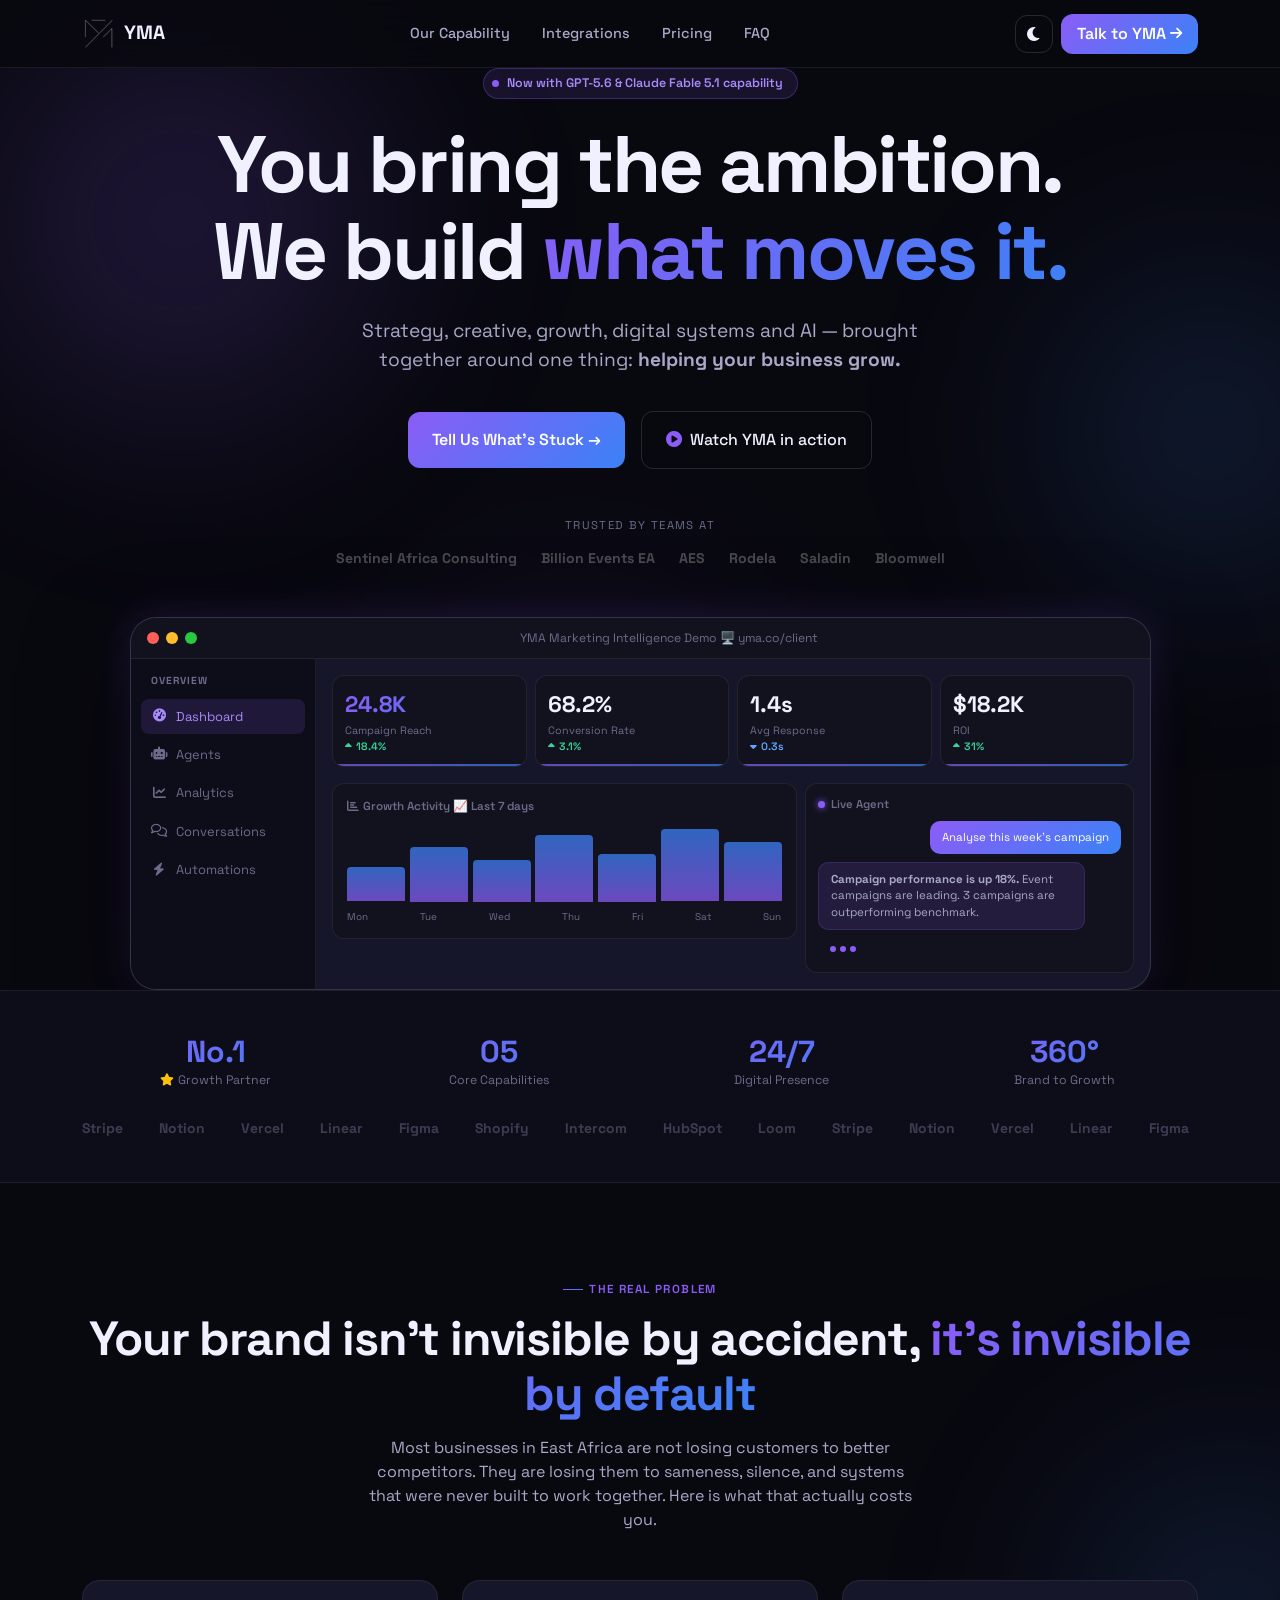
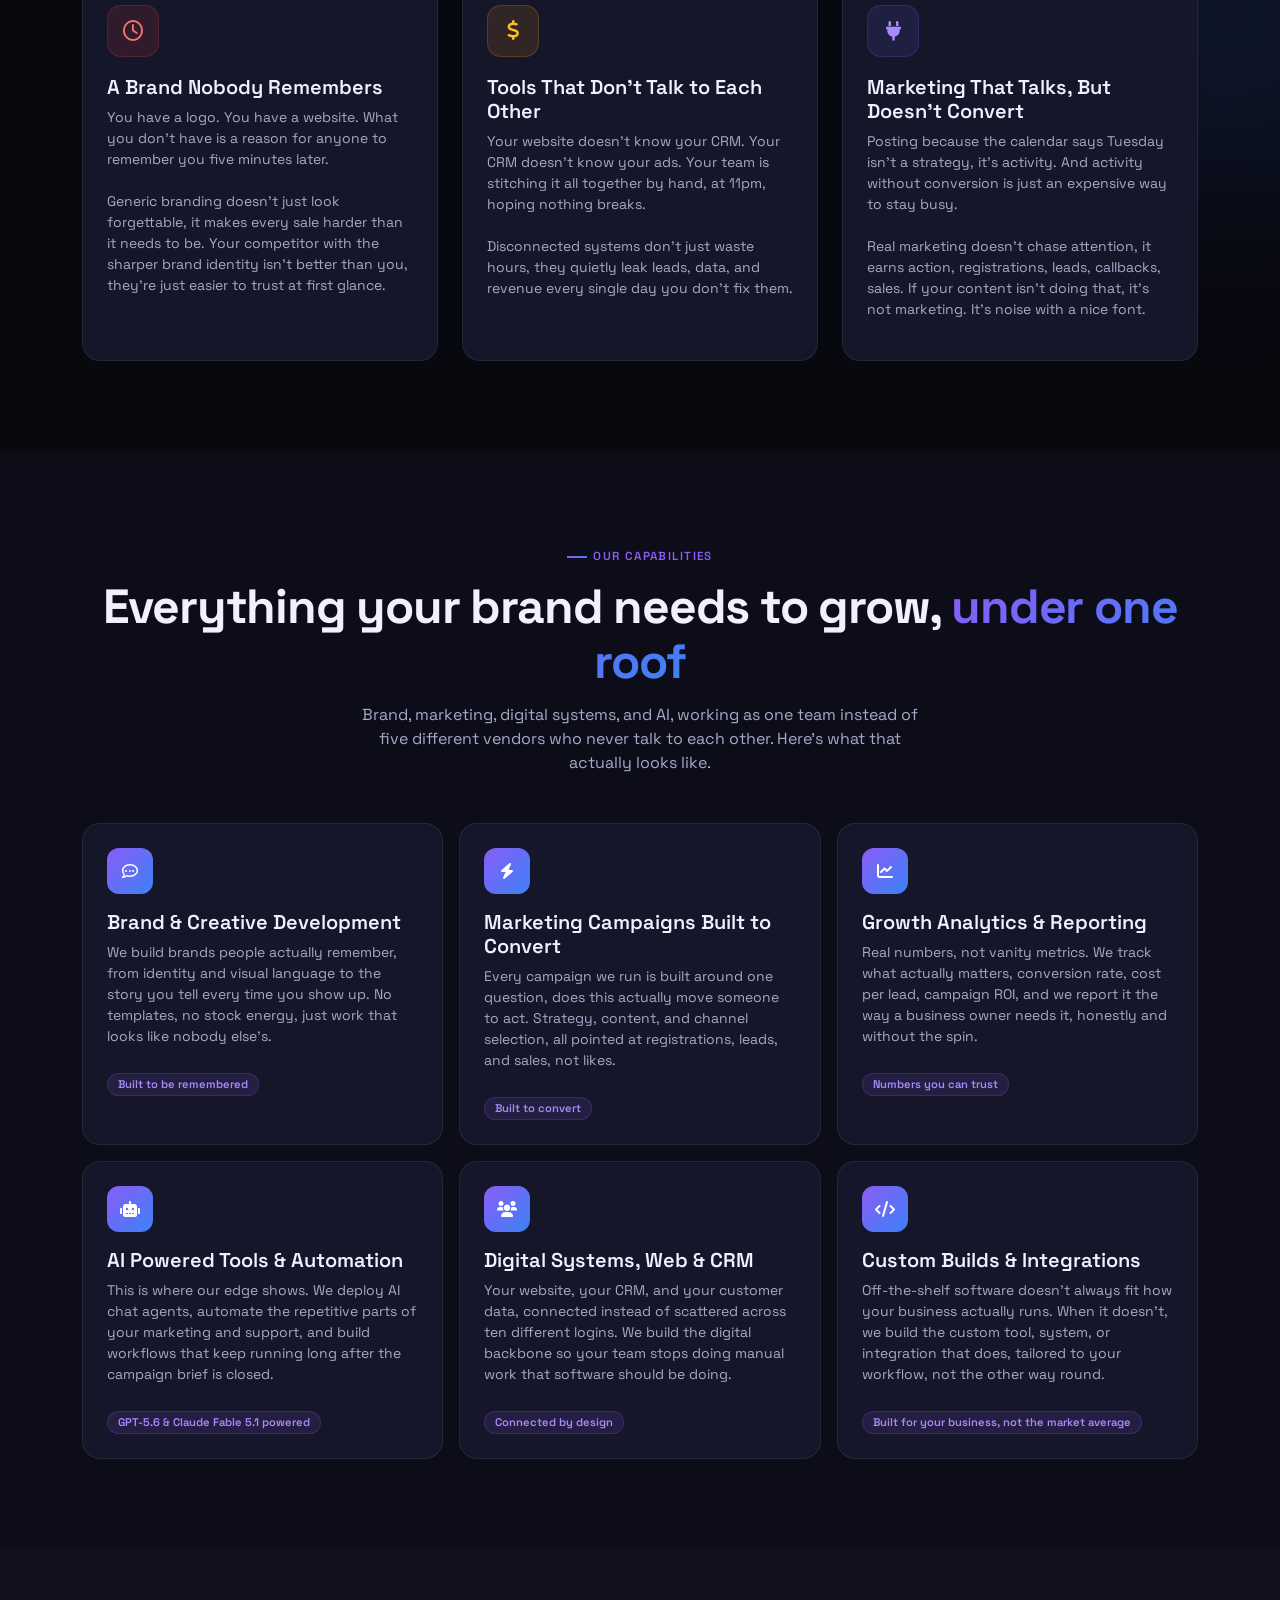
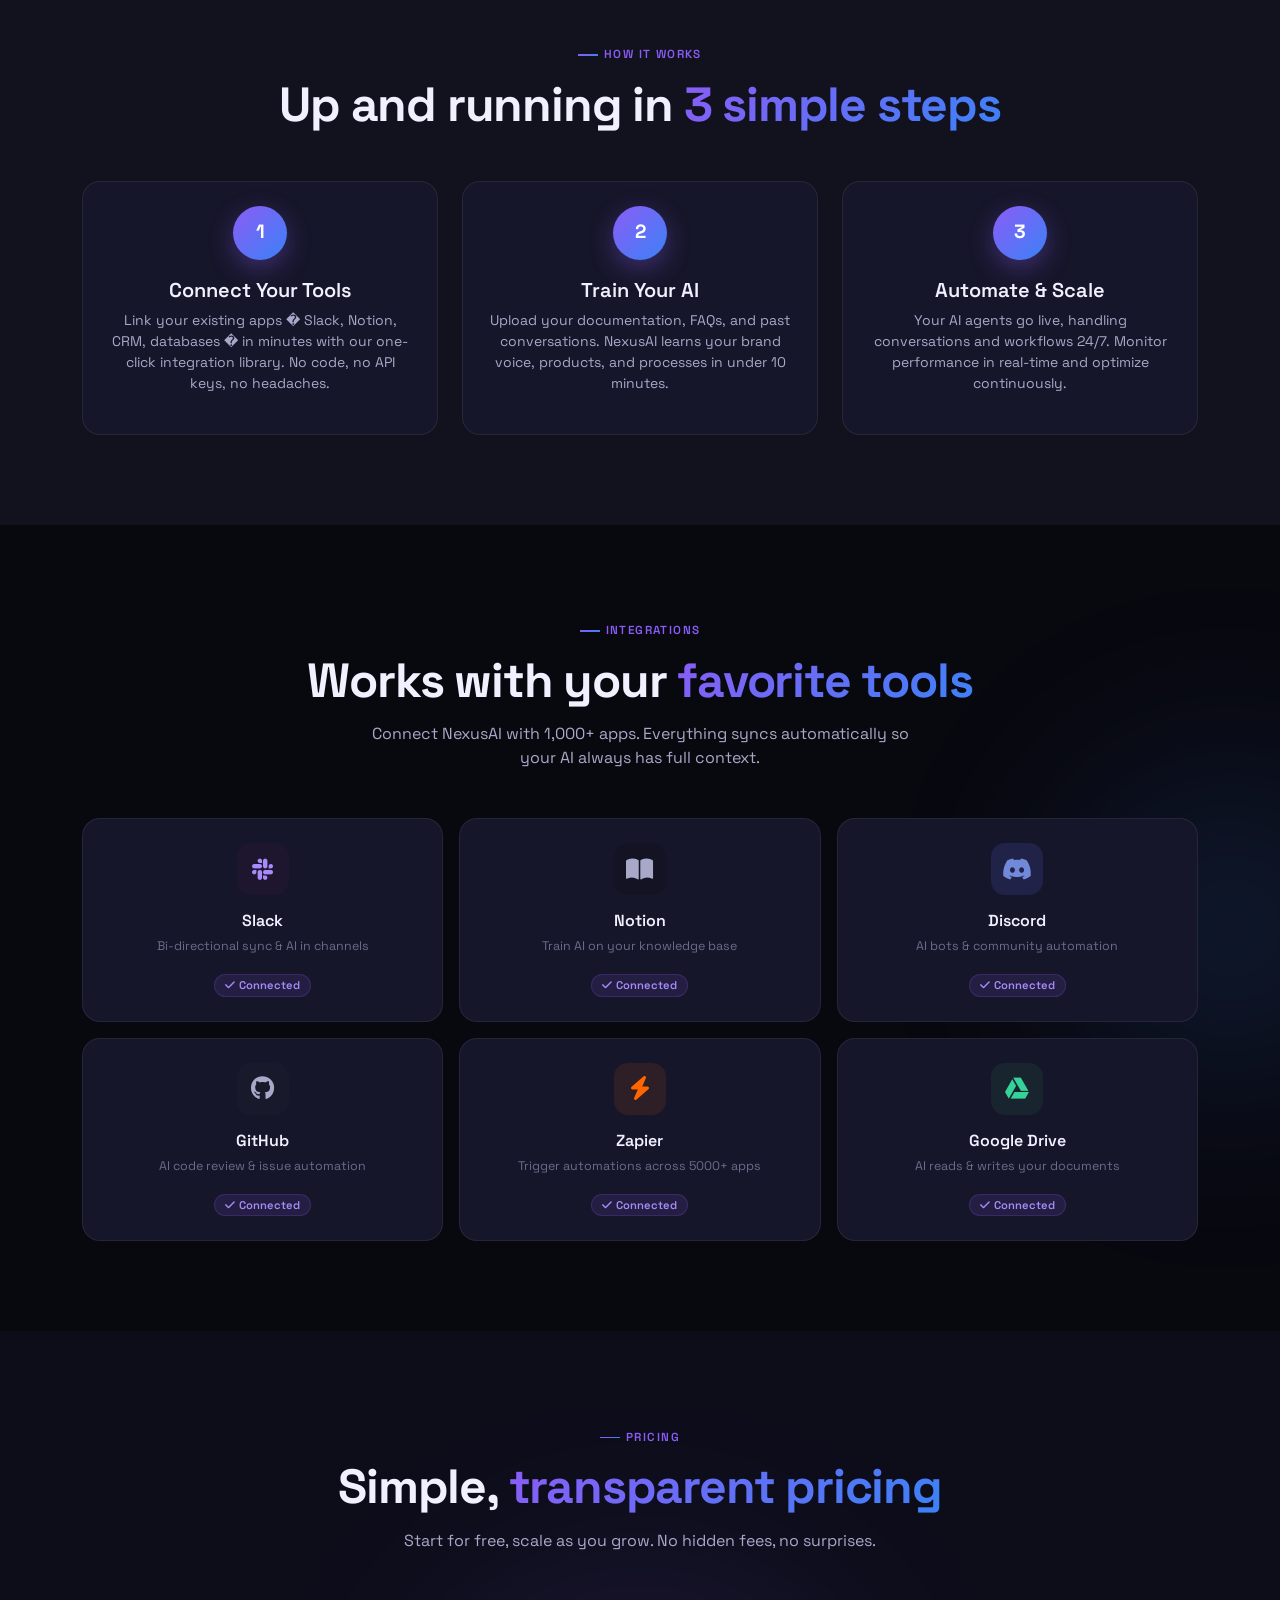
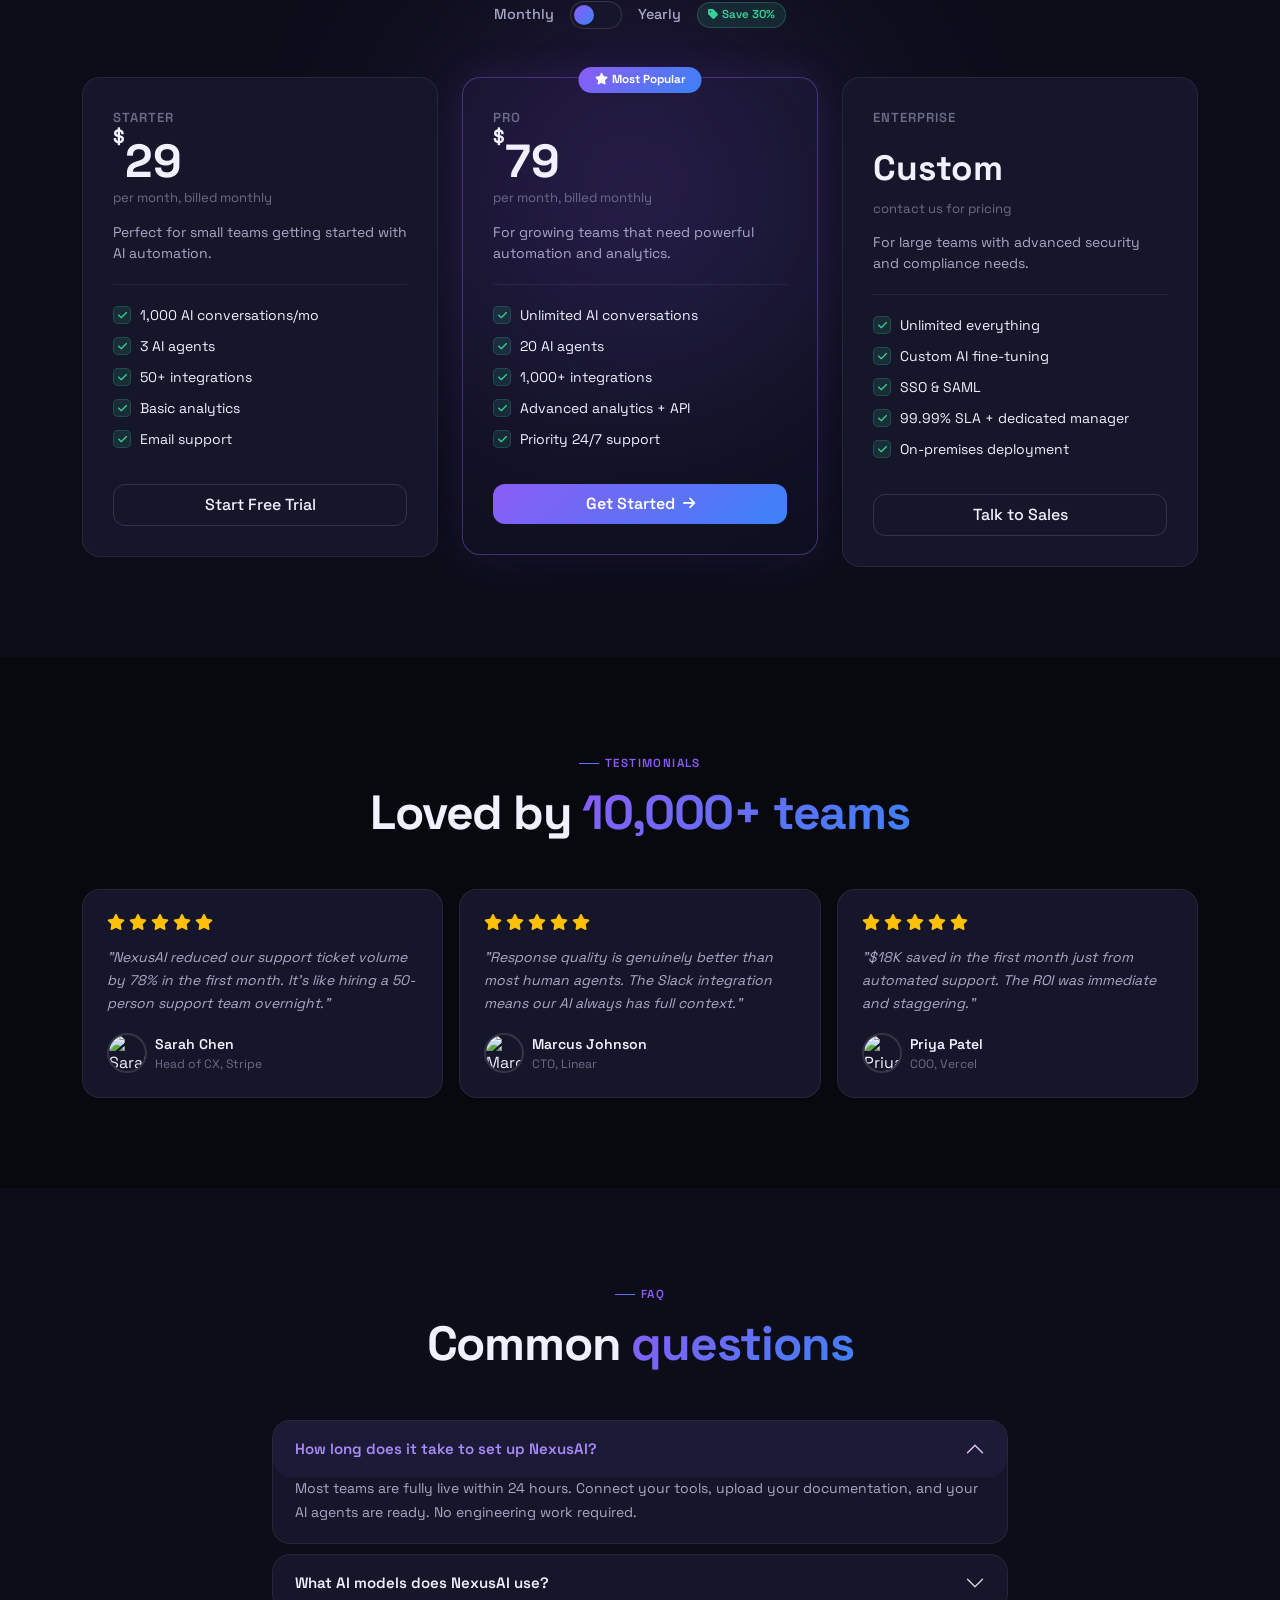
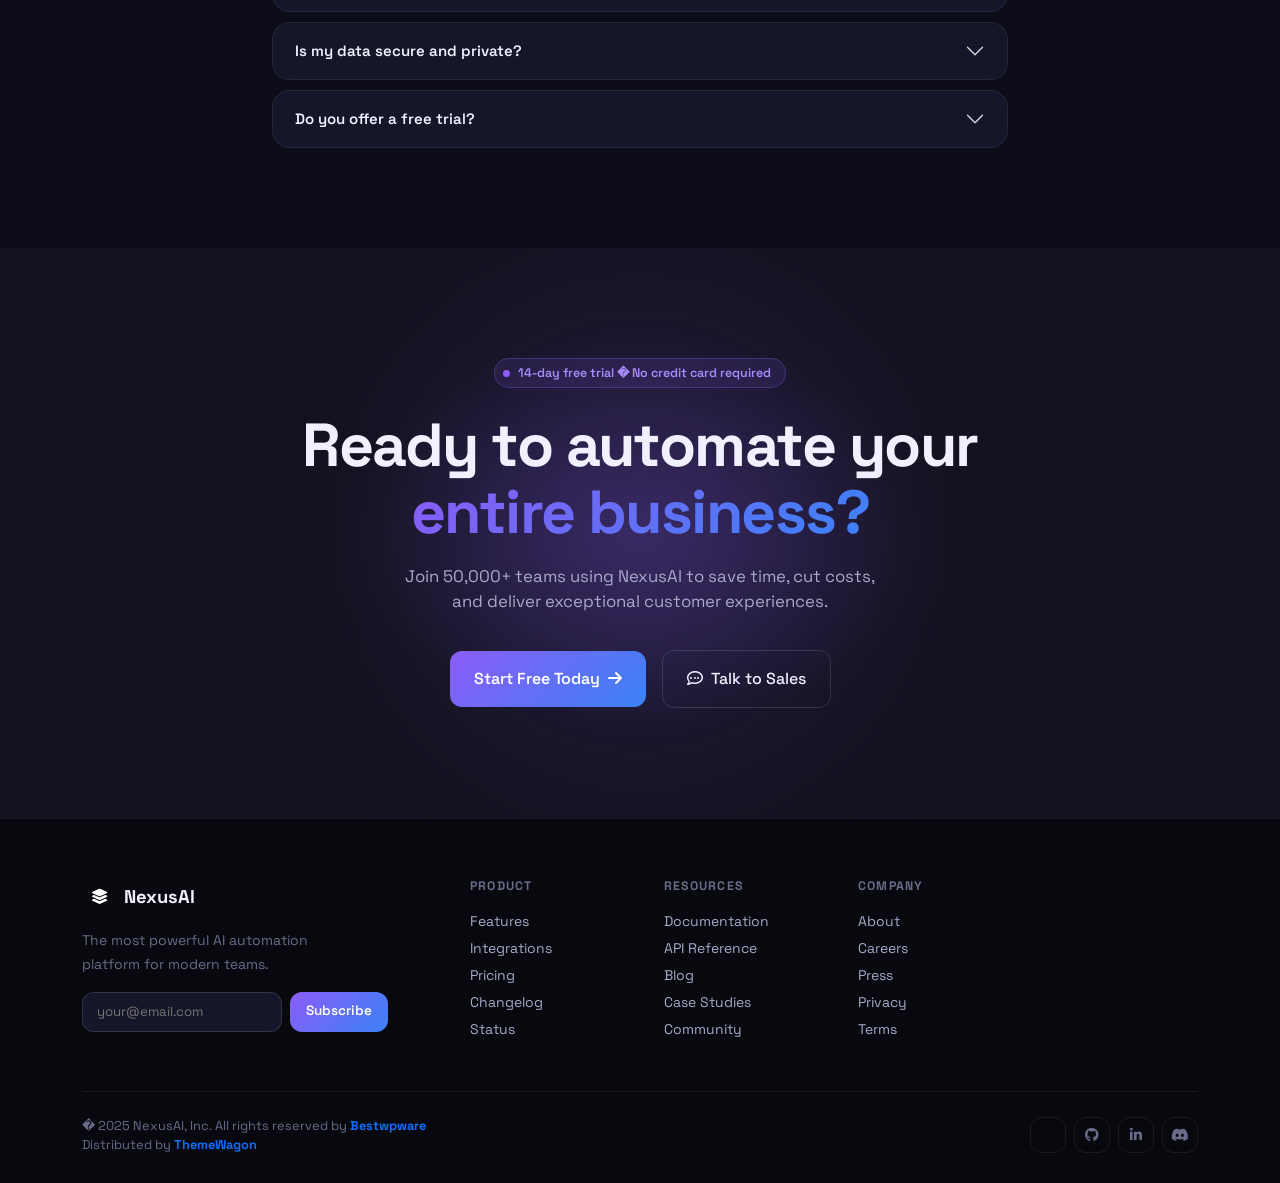
==== index.html @ 490c6a8d "Update features section with new capabilities" ====
<!DOCTYPE html>
<html lang="en" id="htmlRoot">
   <head>
      <meta charset="UTF-8">
      <meta name="viewport" content="width=device-width, initial-scale=1.0">
      <title>YMA — You Build the Business. We Build Everything Around It.</title>
      <link rel="preconnect" href="https://fonts.googleapis.com">
      <link href="https://fonts.googleapis.com/css2?family=Space+Grotesk:wght@300;400;500;600;700&display=swap" rel="stylesheet">
      <!-- Bootstrap 5.3 -->
      <link href="css/bootstrap.min.css" rel="stylesheet"/>
      <!-- AOS Animate on Scroll -->
      <link href="css/aos.css" rel="stylesheet"/>
      <!-- Swiper -->
      <link href="css/swiper-bundle.min.css" rel="stylesheet"/>
      <!-- all min css -->
      <link rel="stylesheet" href="css/all.min.css"/>
      <!-- magnific CSS -->
      <link rel="stylesheet" href="css/magnific-popup.css"/>
      <!-- Style CSS -->
      <link rel="stylesheet" href="css/style.css" />
   </head>
   <body>
      <!-- ======================== LANDING PAGE ======================== -->
      <div id="landing">
         <!-- NAVBAR -->
         <nav id="nbar">
            <div class="container">
               <div class="d-flex align-items-center justify-content-between w-100">
                  <a href="#" class="d-flex align-items-center gap-2" style="font-size:1.2rem;font-weight:700;color:var(--tx)">
                     <!-- YMA LOGO -->
                     <div class="logo-i">
                          <img src="assets/yma-logo.png" alt="YMA — Your Marketing Ally">
                     </div>
                     <span>YMA</span>
                  </a>
                  <div class="d-none d-lg-flex align-items-center gap-1 mx-auto">
                     <a href="#features" class="nav-link">Our Capability</a>
                     <a href="#integrations" class="nav-link">Integrations</a>
                     <a href="#pricing" class="nav-link">Pricing</a>
                     <a href="#faq" class="nav-link">FAQ</a>
                  </div>
                  <div class="d-flex align-items-center gap-2">
                     <button class="boc d-flex align-items-center justify-content-center" id="thbtn" style="width:38px;height:38px;padding:0;border-radius:12px" aria-label="Toggle theme">
                     <i class="fa-solid fa-sun" id="suni" style="display:none"></i>
                     <i class="fa-solid fa-moon" id="mooni"></i>
                     </button>
                   <!--  <button class="boc px-3 py-2 d-none d-sm-flex align-items-center gap-1" data-bs-toggle="offcanvas" data-bs-target="#lofc" onclick="swTab('login')">
                     <i class="fa-regular fa-user fa-sm"></i> Log in
                     </button> 
                     <button class="bgrd btn px-3 py-2 d-none d-sm-flex align-items-center gap-1" data-bs-toggle="offcanvas" data-bs-target="#lofc" onclick="swTab('signup')">
                     Get Started <i class="fa-solid fa-arrow-right fa-sm"></i>
                     </button> -->
                     
                     <!-- TALK TO YMA -->
                     <a href="https://wa.me/254745843767?text=Hi%20YMA%2C%20I%27d%20like%20to%20talk%20about%20my%20business."
                           class="bgrd btn px-3 py-2 d-none d-sm-flex align-items-center gap-1"
                           target="_blank"
                           rel="noopener noreferrer">
                           Talk to YMA <i class="fa-solid fa-arrow-right fa-sm"></i>
                     </a>

                     
                     <button class="boc d-lg-none px-2 py-2" id="mbtog" style="border-radius:10px">
                     <i class="fa-solid fa-bars" id="barIcon"></i>
                     <i class="fa-solid fa-xmark" id="xIcon" style="display:none"></i>
                     </button>
                  </div>
               </div>
            </div>
         </nav>
         <div id="mbmenu">
            <a href="#features" class="nav-link d-block py-3 border-bottom" style="border-color:var(--bd)!important">Our Capability</a>
            <a href="#integrations" class="nav-link d-block py-3 border-bottom" style="border-color:var(--bd)!important">Integrations</a>
            <a href="#pricing" class="nav-link d-block py-3 border-bottom" style="border-color:var(--bd)!important">Pricing</a>
            <a href="#faq" class="nav-link d-block py-3">FAQ</a>
       <!-- <div class="d-flex gap-2 mt-3">
               <button class="boc flex-fill py-2 btn" data-bs-toggle="offcanvas" data-bs-target="#lofc" onclick="swTab('login')">Log in</button>
               <button class="bgrd flex-fill py-2 btn" data-bs-toggle="offcanvas" data-bs-target="#lofc" onclick="swTab('signup')">Get Started</button>
            </div>  -->

            <a href="https://wa.me/YOURNUMBER?text=Hi%20YMA%2C%20I%27d%20like%20to%20talk%20about%20my%20business."
               class="bgrd flex-fill py-2 btn mt-3"
               target="_blank"
               rel="noopener">
               Talk to YMA <i class="fa-solid fa-arrow-right fa-sm"></i>
           </a>
            
         </div>
         <!-- HERO -->
         <section id="hero">
            <div class="aur aur-a" style="top:-80px;left:-120px"></div>
            <div class="aur aur-b" style="top:180px;right:-180px"></div>
            <div class="aur aur-a" style="bottom:-80px;left:45%;transform:translateX(-50%);opacity:.4"></div>
            <div class="container position-relative" style="z-index:2">
               <div class="text-center">
                  <div class="afu" style="animation-delay:.05s"><span class="hbadge"><span class="bdot"></span>Now with GPT-5.6 &amp; Claude Fable 5.1 capability</span></div>
                  <h1 class="h1 afu" style="animation-delay:.12s">You bring the ambition.<br>We build<span class="gt"> what moves it.</span></h1>
                  <p class="mx-auto afu" style="max-width:580px;font-size:clamp(.95rem,1.8vw,1.2rem);color:var(--tx2);margin-bottom:36px;animation-delay:.2s">Strategy, creative, growth, digital systems and AI — brought together around one thing: <strong>helping your business grow.</strong></p>
                  <div class="d-flex align-items-center justify-content-center gap-3 flex-wrap afu" style="animation-delay:.28s">
              <!--       <button class="bgrd btn px-4 py-3 fs-6" data-bs-toggle="offcanvas" data-bs-target="#lofc" onclick="swTab('signup')">Start for Free � No Credit Card</button>   -->

                     <a href="https://wa.me/254745843767?text=Hi%20YMA%2C%20I%20have%20a%20business%20problem%20I%27d%20like%20to%20talk%20through."
                        class="bgrd btn px-4 py-3 fs-6"
                        target="_blank"
                        rel="noopener">
                        Tell Us What’s Stuck →
                     </a>
                     
                     <a href="https://www.youtube.com/watch?v=ScMzIvxBSi4" class="boc btn px-4 py-3 fs-6 vidpop"><i class="fa-solid fa-circle-play me-2" style="color:var(--pur)"></i>Watch YMA in action</a>
                  </div>
                  <div class="mt-5 afu" style="animation-delay:.4s">
                     <p style="font-size:.71rem;color:var(--tx3);text-transform:uppercase;letter-spacing:.12em;margin-bottom:14px">Trusted by teams at</p>
                     <div class="d-flex align-items-center justify-content-center gap-4 flex-wrap">
                        <span class="tlog">Sentinel Africa Consulting</span><span class="tlog">Billion Events EA</span><span class="tlog">AES</span><span class="tlog">Rodela</span><span class="tlog">Saladin</span><span class="tlog">Bloomwell</span>
                     </div>
                  </div>
               </div>
               <div class="row justify-content-center mt-5">
                  <div class="col-lg-11 adi">
                     <div class="dwrap">
                        <div class="dtbar"><span class="dd" style="background:#ff5f57"></span><span class="dd" style="background:#ffbd2e"></span><span class="dd" style="background:#28c840"></span><span class="ms-auto me-auto" style="font-size:.76rem;color:var(--tx3)">YMA Marketing Intelligence Demo 🖥️ yma.co/client</span></div>
                        <div class="dgrid">
                           <div class="dside">
                              <div style="font-size:.64rem;text-transform:uppercase;letter-spacing:.1em;color:var(--tx3);padding:0 10px 10px;font-weight:700">Overview</div>
                              <button class="dsi on"><i class="fa-solid fa-gauge-high"></i> Dashboard</button>
                              <button class="dsi"><i class="fa-solid fa-robot"></i> Agents</button>
                              <button class="dsi"><i class="fa-solid fa-chart-line"></i> Analytics</button>
                              <button class="dsi"><i class="fa-regular fa-comments"></i> Conversations</button>
                              <button class="dsi"><i class="fa-solid fa-bolt"></i> Automations</button>
                           </div>
                           <div class="p-3">
                              <div class="row g-2 mb-3">
                                 <div class="col-6 col-sm-3">
                                    <div class="stpill">
                                       <div style="font-size:1.4rem;font-weight:700" class="gt">24.8K</div>
                                       <div style="font-size:.67rem;color:var(--tx3)">Campaign Reach</div>
                                       <div style="font-size:.67rem;color:#34d399;font-weight:600"><i class="fa-solid fa-caret-up me-1"></i>18.4%</div>
                                    </div>
                                 </div>
                                 <div class="col-6 col-sm-3">
                                    <div class="stpill">
                                       <div style="font-size:1.4rem;font-weight:700">68.2%</div>
                                       <div style="font-size:.67rem;color:var(--tx3)">Conversion Rate</div>
                                       <div style="font-size:.67rem;color:#34d399;font-weight:600"><i class="fa-solid fa-caret-up me-1"></i>3.1%</div>
                                    </div>
                                 </div>
                                 <div class="col-6 col-sm-3">
                                    <div class="stpill">
                                       <div style="font-size:1.4rem;font-weight:700">1.4s</div>
                                       <div style="font-size:.67rem;color:var(--tx3)">Avg Response</div>
                                       <div style="font-size:.67rem;color:#60a5fa;font-weight:600"><i class="fa-solid fa-caret-down me-1"></i>0.3s</div>
                                    </div>
                                 </div>
                                 <div class="col-6 col-sm-3">
                                    <div class="stpill">
                                       <div style="font-size:1.4rem;font-weight:700">$18.2K</div>
                                       <div style="font-size:.67rem;color:var(--tx3)">ROI</div>
                                       <div style="font-size:.67rem;color:#34d399;font-weight:600"><i class="fa-solid fa-caret-up me-1"></i>31%</div>
                                    </div>
                                 </div>
                              </div>
                              <div class="row g-2">
                                 <div class="col-sm-7">
                                    <div style="background:var(--bg3);border:1px solid var(--bd);border-radius:12px;padding:14px">
                                       <div style="font-size:.73rem;color:var(--tx3);margin-bottom:10px;font-weight:600"><i class="fa-solid fa-chart-bar me-1"></i>Growth Activity 📈 Last 7 days</div>
                                       <div style="display:flex;align-items:flex-end;gap:5px;height:76px">
                                          <div class="bbar" style="height:45%"></div>
                                          <div class="bbar" style="height:72%"></div>
                                          <div class="bbar" style="height:55%"></div>
                                          <div class="bbar" style="height:88%"></div>
                                          <div class="bbar" style="height:63%"></div>
                                          <div class="bbar" style="height:95%"></div>
                                          <div class="bbar" style="height:78%"></div>
                                       </div>
                                       <div class="d-flex justify-content-between mt-2" style="font-size:.62rem;color:var(--tx3)"><span>Mon</span><span>Tue</span><span>Wed</span><span>Thu</span><span>Fri</span><span>Sat</span><span>Sun</span></div>
                                    </div>
                                 </div>
                                 <div class="col-sm-5">
                                    <div style="background:var(--bg3);border:1px solid var(--bd);border-radius:12px;padding:12px;height:100%;display:flex;flex-direction:column;gap:8px">
                                       <div style="font-size:.71rem;color:var(--tx3);font-weight:600"><span style="display:inline-block;width:7px;height:7px;border-radius:50%;background:var(--pur);box-shadow:0 0 6px var(--pur);margin-right:6px;animation:bpls 2s infinite"></span>Live Agent</div>
                                       <div class="cbbl cbus">Analyse this week's campaign</div>
                                       <div class="cbbl cbai"><strong>Campaign performance is up 18%.</strong> Event campaigns are leading. 3 campaigns are outperforming benchmark.</div>
                                       <div style="display:flex;gap:4px;padding:8px 12px">
                                          <div class="tdot"></div>
                                          <div class="tdot" style="animation-delay:.15s"></div>
                                          <div class="tdot" style="animation-delay:.3s"></div>
                                       </div>
                                    </div>
                                 </div>
                              </div>
                           </div>
                        </div>
                     </div>
                  </div>
               </div>
            </div>
         </section>
         
         <!-- SOCIAL PROOF -->
         <section id="proof">
            <div class="container">
               <div class="row g-3 align-items-center text-center">
                  <div class="col-6 col-sm-3">
                     <div class="pnum">No.1</div>
                     <div class="plbl"><i class="fa-solid fa-star text-warning me-1"></i>Growth Partner</div>
                  </div>
                  <div class="col-6 col-sm-3">
                     <div class="pnum">05</div>
                     <div class="plbl">Core Capabilities</div>
                  </div>
                  <div class="col-6 col-sm-3">
                     <div class="pnum">24/7</div>
                     <div class="plbl">Digital Presence</div>
                  </div>
                  <div class="col-6 col-sm-3">
                     <div class="pnum">360°</div>
                     <div class="plbl">Brand to Growth</div>
                  </div>
               </div>
               <div class="lscroll">
                  <div class="ltrack"><span class="lbr">Stripe</span><span class="lbr">Notion</span><span class="lbr">Vercel</span><span class="lbr">Linear</span><span class="lbr">Figma</span><span class="lbr">Shopify</span><span class="lbr">Intercom</span><span class="lbr">HubSpot</span><span class="lbr">Loom</span><span class="lbr">Stripe</span><span class="lbr">Notion</span><span class="lbr">Vercel</span><span class="lbr">Linear</span><span class="lbr">Figma</span><span class="lbr">Shopify</span><span class="lbr">Intercom</span><span class="lbr">HubSpot</span><span class="lbr">Loom</span></div>
               </div>
            </div>
         </section>
         <!-- PROBLEM -->
         <section class="sp position-relative">
            <div class="aur aur-b" style="top:50%;right:-200px;transform:translateY(-50%)"></div>
            <div class="container position-relative" style="z-index:1">
               <div class="text-center mb-5 rv">
                  <span class="slbl">The Real Problem</span>
                  <h2 class="stitle">Your brand isn't invisible by accident, <span class="gt">it's invisible by default</span></h2>
                  <p class="ssub mx-auto">Most businesses in East Africa are not losing customers to better competitors. They are losing them to sameness, silence, and systems that were never built to work together. Here is what that actually costs you.</p>
               </div>
               <div class="row g-4">
                  <div class="col-md-4 rv">
                     <div class="gc p-4 h-100">
                        <div style="width:52px;height:52px;border-radius:14px;background:rgba(239,68,68,.12);border:1px solid rgba(239,68,68,.2);display:flex;align-items:center;justify-content:center;margin-bottom:18px"><i class="fa-regular fa-clock fa-lg" style="color:#f87171"></i></div>
                        <h3 class="fw-semibold fs-5 mb-2">A Brand Nobody Remembers</h3>
                        <p style="font-size:.875rem;color:var(--tx2)">You have a logo. You have a website. What you don't have is a reason for anyone to remember you five minutes later.<br><br>Generic branding doesn't just look forgettable, it makes every sale harder than it needs to be. Your competitor with the sharper brand identity isn't better than you, they're just easier to trust at first glance.</p>
                     </div>
                  </div>
                  <div class="col-md-4 rv" style="transition-delay:.1s">
                     <div class="gc p-4 h-100">
                        <div style="width:52px;height:52px;border-radius:14px;background:rgba(245,158,11,.12);border:1px solid rgba(245,158,11,.2);display:flex;align-items:center;justify-content:center;margin-bottom:18px"><i class="fa-solid fa-dollar-sign fa-lg" style="color:#fbbf24"></i></div>
                        <h3 class="fw-semibold fs-5 mb-2">Tools That Don't Talk to Each Other</h3>
                        <p style="font-size:.875rem;color:var(--tx2)">Your website doesn't know your CRM. Your CRM doesn't know your ads. Your team is stitching it all together by hand, at 11pm, hoping nothing breaks.<br><br>Disconnected systems don't just waste hours, they quietly leak leads, data, and revenue every single day you don't fix them.</p>
                     </div>
                  </div>
                  <div class="col-md-4 rv" style="transition-delay:.2s">
                     <div class="gc p-4 h-100">
                        <div style="width:52px;height:52px;border-radius:14px;background:rgba(99,102,241,.12);border:1px solid rgba(99,102,241,.2);display:flex;align-items:center;justify-content:center;margin-bottom:18px"><i class="fa-solid fa-plug fa-lg" style="color:#a78bfa"></i></div>
                        <h3 class="fw-semibold fs-5 mb-2">Marketing That Talks, But Doesn't Convert</h3>
                        <p style="font-size:.875rem;color:var(--tx2)">Posting because the calendar says Tuesday isn't a strategy, it's activity. And activity without conversion is just an expensive way to stay busy.<br><br>Real marketing doesn't chase attention, it earns action, registrations, leads, callbacks, sales. If your content isn't doing that, it's not marketing. It's noise with a nice font.</p>
                     </div>
                  </div>
               </div>
            </div>
         </section>
         
         <!-- FEATURES -->
         <section id="features" class="sp" style="background:var(--bg2)">
            <div class="container">
               <div class="text-center mb-5 rv">
                  <span class="slbl">Our Capabilities</span>
                  <h2 class="stitle">Everything your brand needs to grow, <span class="gt">under one roof</span></h2>
                  <p class="ssub mx-auto">Brand, marketing, digital systems, and AI, working as one team instead of five different vendors who never talk to each other. Here's what that actually looks like.</p>
               </div>
               <div class="row g-3">
                  <div class="col-md-4 rv">
                     <div class="gc p-4 h-100">
                        <div class="ftico"><i class="fa-regular fa-comment-dots"></i></div>
                        <h3 class="fs-5 fw-semibold mb-2">Brand &amp; Creative Development</h3>
                        <p style="font-size:.875rem;color:var(--tx2)">We build brands people actually remember, from identity and visual language to the story you tell every time you show up. No templates, no stock energy, just work that looks like nobody else's.</p>
                        <span class="ftag">Built to be remembered</span>
                     </div>
                  </div>
                  <div class="col-md-4 rv" style="transition-delay:.05s">
                     <div class="gc p-4 h-100">
                        <div class="ftico"><i class="fa-solid fa-bolt"></i></div>
                        <h3 class="fs-5 fw-semibold mb-2">Marketing Campaigns Built to Convert</h3>
                        <p style="font-size:.875rem;color:var(--tx2)">Every campaign we run is built around one question, does this actually move someone to act. Strategy, content, and channel selection, all pointed at registrations, leads, and sales, not likes.</p>
                        <span class="ftag">Built to convert</span>
                     </div>
                  </div>
                  <div class="col-md-4 rv" style="transition-delay:.1s">
                     <div class="gc p-4 h-100">
                        <div class="ftico"><i class="fa-solid fa-chart-line"></i></div>
                        <h3 class="fs-5 fw-semibold mb-2">Growth Analytics & Reporting</h3>
                        <p style="font-size:.875rem;color:var(--tx2)">Real numbers, not vanity metrics. We track what actually matters, conversion rate, cost per lead, campaign ROI, and we report it the way a business owner needs it, honestly and without the spin.</p>
                        <span class="ftag">Numbers you can trust</span>
                     </div>
                  </div>
                  <div class="col-md-4 rv" style="transition-delay:.15s">
                     <div class="gc p-4 h-100">
                        <div class="ftico"><i class="fa-solid fa-robot"></i></div>
                        <h3 class="fs-5 fw-semibold mb-2">AI Powered Tools & Automation</h3>
                        <p style="font-size:.875rem;color:var(--tx2)">This is where our edge shows. We deploy AI chat agents, automate the repetitive parts of your marketing and support, and build workflows that keep running long after the campaign brief is closed.</p>
                        <span class="ftag">GPT-5.6 & Claude Fable 5.1 powered</span>
                     </div>
                  </div>
                  <div class="col-md-4 rv" style="transition-delay:.2s">
                     <div class="gc p-4 h-100">
                        <div class="ftico"><i class="fa-solid fa-users"></i></div>
                        <h3 class="fs-5 fw-semibold mb-2">Digital Systems, Web & CRM</h3>
                        <p style="font-size:.875rem;color:var(--tx2)">Your website, your CRM, and your customer data, connected instead of scattered across ten different logins. We build the digital backbone so your team stops doing manual work that software should be doing.</p>
                        <span class="ftag">Connected by design</span>
                     </div>
                  </div>
                  <div class="col-md-4 rv" style="transition-delay:.25s">
                     <div class="gc p-4 h-100">
                        <div class="ftico"><i class="fa-solid fa-code"></i></div>
                        <h3 class="fs-5 fw-semibold mb-2">Custom Builds & Integrations</h3>
                        <p style="font-size:.875rem;color:var(--tx2)">Off-the-shelf software doesn't always fit how your business actually runs. When it doesn't, we build the custom tool, system, or integration that does, tailored to your workflow, not the other way round.</p>
                        <span class="ftag">Built for your business, not the market average</span>
                     </div>
                  </div>
               </div>
            </div>
         </section>
         <!-- HOW IT WORKS -->
         <section id="how" class="sp" style="background:var(--bg3)">
            <div class="container">
               <div class="text-center mb-5 rv">
                  <span class="slbl">How It Works</span>
                  <h2 class="stitle">Up and running in <span class="gt">3 simple steps</span></h2>
               </div>
               <div class="row g-4">
                  <div class="col-md-4 rv">
                     <div class="gc p-4 h-100 text-center">
                        <div class="hnum">1</div>
                        <h3 class="fs-5 fw-semibold mb-2">Connect Your Tools</h3>
                        <p style="font-size:.875rem;color:var(--tx2)">Link your existing apps � Slack, Notion, CRM, databases � in minutes with our one-click integration library. No code, no API keys, no headaches.</p>
                     </div>
                  </div>
                  <div class="col-md-4 rv" style="transition-delay:.1s">
                     <div class="gc p-4 h-100 text-center">
                        <div class="hnum">2</div>
                        <h3 class="fs-5 fw-semibold mb-2">Train Your AI</h3>
                        <p style="font-size:.875rem;color:var(--tx2)">Upload your documentation, FAQs, and past conversations. NexusAI learns your brand voice, products, and processes in under 10 minutes.</p>
                     </div>
                  </div>
                  <div class="col-md-4 rv" style="transition-delay:.2s">
                     <div class="gc p-4 h-100 text-center">
                        <div class="hnum">3</div>
                        <h3 class="fs-5 fw-semibold mb-2">Automate &amp; Scale</h3>
                        <p style="font-size:.875rem;color:var(--tx2)">Your AI agents go live, handling conversations and workflows 24/7. Monitor performance in real-time and optimize continuously.</p>
                     </div>
                  </div>
               </div>
            </div>
         </section>
         <!-- INTEGRATIONS -->
         <section id="integrations" class="sp position-relative">
            <div class="aur aur-b" style="top:50%;right:-200px;transform:translateY(-50%)"></div>
            <div class="container position-relative" style="z-index:1">
               <div class="text-center mb-5 rv">
                  <span class="slbl">Integrations</span>
                  <h2 class="stitle">Works with your <span class="gt">favorite tools</span></h2>
                  <p class="ssub mx-auto">Connect NexusAI with 1,000+ apps. Everything syncs automatically so your AI always has full context.</p>
               </div>
               <div class="row g-3 justify-content-center rv">
                  <div class="col-6 col-md-4">
                     <div class="gc p-4 text-center h-100">
                        <div style="width:52px;height:52px;border-radius:14px;background:rgba(74,21,75,.15);display:flex;align-items:center;justify-content:center;margin:0 auto 14px"><i class="fa-brands fa-slack fa-xl" style="color:#a78bfa"></i></div>
                        <div class="fw-semibold mb-1">Slack</div>
                        <div style="font-size:.78rem;color:var(--tx3);margin-bottom:8px">Bi-directional sync &amp; AI in channels</div>
                        <span class="ftag"><i class="fa-solid fa-check me-1"></i>Connected</span>
                     </div>
                  </div>
                  <div class="col-6 col-md-4">
                     <div class="gc p-4 text-center h-100">
                        <div style="width:52px;height:52px;border-radius:14px;background:rgba(0,0,0,.15);display:flex;align-items:center;justify-content:center;margin:0 auto 14px"><i class="fa-solid fa-book-open fa-xl" style="color:var(--tx2)"></i></div>
                        <div class="fw-semibold mb-1">Notion</div>
                        <div style="font-size:.78rem;color:var(--tx3);margin-bottom:8px">Train AI on your knowledge base</div>
                        <span class="ftag"><i class="fa-solid fa-check me-1"></i>Connected</span>
                     </div>
                  </div>
                  <div class="col-6 col-md-4">
                     <div class="gc p-4 text-center h-100">
                        <div style="width:52px;height:52px;border-radius:14px;background:rgba(88,101,242,.15);display:flex;align-items:center;justify-content:center;margin:0 auto 14px"><i class="fa-brands fa-discord fa-xl" style="color:#7289da"></i></div>
                        <div class="fw-semibold mb-1">Discord</div>
                        <div style="font-size:.78rem;color:var(--tx3);margin-bottom:8px">AI bots &amp; community automation</div>
                        <span class="ftag"><i class="fa-solid fa-check me-1"></i>Connected</span>
                     </div>
                  </div>
                  <div class="col-6 col-md-4">
                     <div class="gc p-4 text-center h-100">
                        <div style="width:52px;height:52px;border-radius:14px;background:rgba(36,41,47,.15);display:flex;align-items:center;justify-content:center;margin:0 auto 14px"><i class="fa-brands fa-github fa-xl" style="color:var(--tx2)"></i></div>
                        <div class="fw-semibold mb-1">GitHub</div>
                        <div style="font-size:.78rem;color:var(--tx3);margin-bottom:8px">AI code review &amp; issue automation</div>
                        <span class="ftag"><i class="fa-solid fa-check me-1"></i>Connected</span>
                     </div>
                  </div>
                  <div class="col-6 col-md-4">
                     <div class="gc p-4 text-center h-100">
                        <div style="width:52px;height:52px;border-radius:14px;background:rgba(255,102,0,.1);display:flex;align-items:center;justify-content:center;margin:0 auto 14px"><i class="fa-solid fa-bolt fa-xl" style="color:#ff6600"></i></div>
                        <div class="fw-semibold mb-1">Zapier</div>
                        <div style="font-size:.78rem;color:var(--tx3);margin-bottom:8px">Trigger automations across 5000+ apps</div>
                        <span class="ftag"><i class="fa-solid fa-check me-1"></i>Connected</span>
                     </div>
                  </div>
                  <div class="col-6 col-md-4">
                     <div class="gc p-4 text-center h-100">
                        <div style="width:52px;height:52px;border-radius:14px;background:rgba(52,168,83,.1);display:flex;align-items:center;justify-content:center;margin:0 auto 14px"><i class="fa-brands fa-google-drive fa-xl" style="color:#34d399"></i></div>
                        <div class="fw-semibold mb-1">Google Drive</div>
                        <div style="font-size:.78rem;color:var(--tx3);margin-bottom:8px">AI reads &amp; writes your documents</div>
                        <span class="ftag"><i class="fa-solid fa-check me-1"></i>Connected</span>
                     </div>
                  </div>
               </div>
            </div>
         </section>
         <!-- PRICING -->
         <section id="pricing" class="sp position-relative" style="background:var(--bg2)">
            <div class="aur aur-a" style="top:50%;left:50%;transform:translate(-50%,-50%)"></div>
            <div class="container position-relative" style="z-index:1">
               <div class="text-center mb-5 rv">
                  <span class="slbl">Pricing</span>
                  <h2 class="stitle">Simple, <span class="gt">transparent pricing</span></h2>
                  <p class="ssub mx-auto">Start for free, scale as you grow. No hidden fees, no surprises.</p>
               </div>
               <div class="d-flex align-items-center justify-content-center gap-3 mb-5 rv">
                  <span style="font-size:.9rem;color:var(--tx2);font-weight:500">Monthly</span>
                  <div style="position:relative;width:52px;height:28px"><input type="checkbox" id="ptog" style="position:absolute;opacity:0;width:0;height:0"><label for="ptog" id="ptogLabel" style="position:absolute;inset:0;background:var(--sf);border:1px solid var(--bd2);border-radius:100px;cursor:pointer;transition:.3s"><span id="ptogThumb" style="position:absolute;width:20px;height:20px;left:3px;top:3px;background:var(--grad);border-radius:50%;transition:.3s;display:block"></span></label></div>
                  <span style="font-size:.9rem;color:var(--tx2);font-weight:500">Yearly</span>
                  <span style="background:rgba(52,211,153,.12);border:1px solid rgba(52,211,153,.25);color:#34d399;font-size:.72rem;font-weight:600;padding:3px 10px;border-radius:100px"><i class="fa-solid fa-tag me-1"></i>Save 30%</span>
               </div>
               <div class="row g-4 align-items-start rv">
                  <div class="col-md-4">
                     <div class="pcard h-100">
                        <div style="font-size:.82rem;font-weight:600;color:var(--tx3);text-transform:uppercase;letter-spacing:.08em;margin-bottom:10px">Starter</div>
                        <div class="pamt mb-1"><sup>$</sup><span class="pv" data-m="29" data-y="19">29</span></div>
                        <div style="font-size:.82rem;color:var(--tx3)" class="pper">per month, billed monthly</div>
                        <p style="font-size:.875rem;color:var(--tx2);margin:14px 0 20px;padding-bottom:20px;border-bottom:1px solid var(--bd)">Perfect for small teams getting started with AI automation.</p>
                        <div class="pfl"><span class="pchk"><i class="fa-solid fa-check"></i></span>1,000 AI conversations/mo</div>
                        <div class="pfl"><span class="pchk"><i class="fa-solid fa-check"></i></span>3 AI agents</div>
                        <div class="pfl"><span class="pchk"><i class="fa-solid fa-check"></i></span>50+ integrations</div>
                        <div class="pfl"><span class="pchk"><i class="fa-solid fa-check"></i></span>Basic analytics</div>
                        <div class="pfl"><span class="pchk"><i class="fa-solid fa-check"></i></span>Email support</div>
                        <button class="boc btn w-100 py-2 mt-4" data-bs-toggle="offcanvas" data-bs-target="#lofc" onclick="swTab('signup')">Start Free Trial</button>
                     </div>
                  </div>
                  <div class="col-md-4">
                     <div class="pcard pop h-100">
                        <span class="pbadge"><i class="fa-solid fa-star me-1"></i>Most Popular</span>
                        <div style="font-size:.82rem;font-weight:600;color:var(--tx3);text-transform:uppercase;letter-spacing:.08em;margin-bottom:10px">Pro</div>
                        <div class="pamt mb-1"><sup>$</sup><span class="pv" data-m="79" data-y="55">79</span></div>
                        <div style="font-size:.82rem;color:var(--tx3)" class="pper">per month, billed monthly</div>
                        <p style="font-size:.875rem;color:var(--tx2);margin:14px 0 20px;padding-bottom:20px;border-bottom:1px solid var(--bd)">For growing teams that need powerful automation and analytics.</p>
                        <div class="pfl"><span class="pchk"><i class="fa-solid fa-check"></i></span>Unlimited AI conversations</div>
                        <div class="pfl"><span class="pchk"><i class="fa-solid fa-check"></i></span>20 AI agents</div>
                        <div class="pfl"><span class="pchk"><i class="fa-solid fa-check"></i></span>1,000+ integrations</div>
                        <div class="pfl"><span class="pchk"><i class="fa-solid fa-check"></i></span>Advanced analytics + API</div>
                        <div class="pfl"><span class="pchk"><i class="fa-solid fa-check"></i></span>Priority 24/7 support</div>
                        <button class="bgrd btn w-100 py-2 mt-4" data-bs-toggle="offcanvas" data-bs-target="#lofc" onclick="swTab('signup')">Get Started <i class="fa-solid fa-arrow-right ms-1 fa-sm"></i></button>
                     </div>
                  </div>
                  <div class="col-md-4">
                     <div class="pcard h-100">
                        <div style="font-size:.82rem;font-weight:600;color:var(--tx3);text-transform:uppercase;letter-spacing:.08em;margin-bottom:10px">Enterprise</div>
                        <div style="font-size:2.2rem;font-weight:700;margin-bottom:4px;padding-top:4px">Custom</div>
                        <div style="font-size:.82rem;color:var(--tx3)">contact us for pricing</div>
                        <p style="font-size:.875rem;color:var(--tx2);margin:14px 0 20px;padding-bottom:20px;border-bottom:1px solid var(--bd)">For large teams with advanced security and compliance needs.</p>
                        <div class="pfl"><span class="pchk"><i class="fa-solid fa-check"></i></span>Unlimited everything</div>
                        <div class="pfl"><span class="pchk"><i class="fa-solid fa-check"></i></span>Custom AI fine-tuning</div>
                        <div class="pfl"><span class="pchk"><i class="fa-solid fa-check"></i></span>SSO &amp; SAML</div>
                        <div class="pfl"><span class="pchk"><i class="fa-solid fa-check"></i></span>99.99% SLA + dedicated manager</div>
                        <div class="pfl"><span class="pchk"><i class="fa-solid fa-check"></i></span>On-premises deployment</div>
                        <button class="boc btn w-100 py-2 mt-4">Talk to Sales</button>
                     </div>
                  </div>
               </div>
            </div>
         </section>
         <!-- TESTIMONIALS -->
         <section id="testimonials" class="sp">
            <div class="container">
               <div class="text-center mb-5 rv">
                  <span class="slbl">Testimonials</span>
                  <h2 class="stitle">Loved by <span class="gt">10,000+ teams</span></h2>
               </div>
               <div class="row g-3">
                  <div class="col-md-4 rv">
                     <div class="gc p-4 h-100">
                        <div class="d-flex gap-1 mb-3"><i class="fa-solid fa-star text-warning"></i><i class="fa-solid fa-star text-warning"></i><i class="fa-solid fa-star text-warning"></i><i class="fa-solid fa-star text-warning"></i><i class="fa-solid fa-star text-warning"></i></div>
                        <p style="font-size:.875rem;color:var(--tx2);line-height:1.65;font-style:italic;margin-bottom:18px">"NexusAI reduced our support ticket volume by 78% in the first month. It's like hiring a 50-person support team overnight."</p>
                        <div class="d-flex align-items-center gap-2">
                           <img class="tav" src="https://images.unsplash.com/photo-1494790108377-be9c29b29330?w=80&h=80&fit=crop&crop=face" alt="Sarah">
                           <div>
                              <div style="font-size:.88rem;font-weight:600">Sarah Chen</div>
                              <div style="font-size:.76rem;color:var(--tx3)">Head of CX, Stripe</div>
                           </div>
                        </div>
                     </div>
                  </div>
                  <div class="col-md-4 rv" style="transition-delay:.1s">
                     <div class="gc p-4 h-100">
                        <div class="d-flex gap-1 mb-3"><i class="fa-solid fa-star text-warning"></i><i class="fa-solid fa-star text-warning"></i><i class="fa-solid fa-star text-warning"></i><i class="fa-solid fa-star text-warning"></i><i class="fa-solid fa-star text-warning"></i></div>
                        <p style="font-size:.875rem;color:var(--tx2);line-height:1.65;font-style:italic;margin-bottom:18px">"Response quality is genuinely better than most human agents. The Slack integration means our AI always has full context."</p>
                        <div class="d-flex align-items-center gap-2">
                           <img class="tav" src="https://images.unsplash.com/photo-1507003211169-0a1dd7228f2d?w=80&h=80&fit=crop&crop=face" alt="Marcus">
                           <div>
                              <div style="font-size:.88rem;font-weight:600">Marcus Johnson</div>
                              <div style="font-size:.76rem;color:var(--tx3)">CTO, Linear</div>
                           </div>
                        </div>
                     </div>
                  </div>
                  <div class="col-md-4 rv" style="transition-delay:.2s">
                     <div class="gc p-4 h-100">
                        <div class="d-flex gap-1 mb-3"><i class="fa-solid fa-star text-warning"></i><i class="fa-solid fa-star text-warning"></i><i class="fa-solid fa-star text-warning"></i><i class="fa-solid fa-star text-warning"></i><i class="fa-solid fa-star text-warning"></i></div>
                        <p style="font-size:.875rem;color:var(--tx2);line-height:1.65;font-style:italic;margin-bottom:18px">"$18K saved in the first month just from automated support. The ROI was immediate and staggering."</p>
                        <div class="d-flex align-items-center gap-2">
                           <img class="tav" src="https://images.unsplash.com/photo-1438761681033-6461ffad8d80?w=80&h=80&fit=crop&crop=face" alt="Priya">
                           <div>
                              <div style="font-size:.88rem;font-weight:600">Priya Patel</div>
                              <div style="font-size:.76rem;color:var(--tx3)">COO, Vercel</div>
                           </div>
                        </div>
                     </div>
                  </div>
               </div>
            </div>
         </section>
         <!-- FAQ -->
         <section id="faq" class="sp" style="background:var(--bg2)">
            <div class="container">
               <div class="text-center mb-5 rv">
                  <span class="slbl">FAQ</span>
                  <h2 class="stitle">Common <span class="gt">questions</span></h2>
               </div>
               <div class="row justify-content-center rv">
                  <div class="col-lg-8">
                     <div class="accordion acco" id="faqAcc">
                        <div class="accordion-item">
                           <h2 class="accordion-header"><button class="accordion-button" type="button" data-bs-toggle="collapse" data-bs-target="#f1">How long does it take to set up NexusAI?</button></h2>
                           <div id="f1" class="accordion-collapse collapse show" data-bs-parent="#faqAcc">
                              <div class="accordion-body">Most teams are fully live within 24 hours. Connect your tools, upload your documentation, and your AI agents are ready. No engineering work required.</div>
                           </div>
                        </div>
                        <div class="accordion-item">
                           <h2 class="accordion-header"><button class="accordion-button collapsed" type="button" data-bs-toggle="collapse" data-bs-target="#f2">What AI models does NexusAI use?</button></h2>
                           <div id="f2" class="accordion-collapse collapse" data-bs-parent="#faqAcc">
                              <div class="accordion-body">We support GPT-4o, Claude 3.5 Sonnet, Gemini Pro, and Llama 3. You choose the model per agent based on cost and performance requirements.</div>
                           </div>
                        </div>
                        <div class="accordion-item">
                           <h2 class="accordion-header"><button class="accordion-button collapsed" type="button" data-bs-toggle="collapse" data-bs-target="#f3">Is my data secure and private?</button></h2>
                           <div id="f3" class="accordion-collapse collapse" data-bs-parent="#faqAcc">
                              <div class="accordion-body">Absolutely. All data is encrypted at rest and in transit. We are SOC 2 Type II certified and GDPR compliant. Your data is never used to train AI models.</div>
                           </div>
                        </div>
                        <div class="accordion-item">
                           <h2 class="accordion-header"><button class="accordion-button collapsed" type="button" data-bs-toggle="collapse" data-bs-target="#f4">Do you offer a free trial?</button></h2>
                           <div id="f4" class="accordion-collapse collapse" data-bs-parent="#faqAcc">
                              <div class="accordion-body">Yes � 14 days free on any plan, no credit card required. You get access to all features. If you're not satisfied, we'll give you a full refund, no questions asked.</div>
                           </div>
                        </div>
                     </div>
                  </div>
               </div>
            </div>
         </section>
         <!-- FINAL CTA -->
         <section id="cta">
            <div class="aur aur-a" style="top:50%;left:50%;transform:translate(-50%,-50%)"></div>
            <div style="position:absolute;top:50%;left:50%;transform:translate(-50%,-50%);width:600px;height:400px;background:radial-gradient(ellipse,rgba(139,92,246,.2),transparent 70%);pointer-events:none"></div>
            <div class="container position-relative" style="z-index:2">
               <div class="rv">
                  <span class="hbadge mb-4 d-inline-flex"><span class="bdot"></span>14-day free trial � No credit card required</span>
                  <h2 style="font-size:clamp(2rem,5vw,3.8rem);font-weight:700;letter-spacing:-.025em;line-height:1.1;margin-bottom:18px">Ready to automate your<br><span class="gt">entire business?</span></h2>
                  <p style="font-size:1.05rem;color:var(--tx2);max-width:500px;margin:0 auto 36px">Join 50,000+ teams using NexusAI to save time, cut costs, and deliver exceptional customer experiences.</p>
                  <div class="d-flex align-items-center justify-content-center gap-3 flex-wrap">
                     <button class="bgrd btn px-4 py-3 fs-6" data-bs-toggle="offcanvas" data-bs-target="#lofc" onclick="swTab('signup')">Start Free Today <i class="fa-solid fa-arrow-right ms-1"></i></button>
                     <button class="boc btn px-4 py-3 fs-6"><i class="fa-regular fa-comment-dots me-2"></i>Talk to Sales</button>
                  </div>
               </div>
            </div>
         </section>
         <!-- FOOTER -->
         <footer id="foot">
            <div class="container">
               <div class="row g-5 mb-5">
                  <div class="col-lg-4">
                     <a class="d-flex align-items-center gap-2 mb-3" href="#" style="font-size:1.15rem;font-weight:700;color:var(--tx)">
                        <div class="logo-i"><i class="fa-solid fa-layer-group"></i></div>
                        NexusAI
                     </a>
                     <p style="font-size:.875rem;color:var(--tx3);line-height:1.65;max-width:280px">The most powerful AI automation platform for modern teams.</p>
                     <div class="d-flex gap-2 mt-3"><input class="nli" type="email" placeholder="your@email.com" style="max-width:200px"><button class="bgrd btn px-3 py-2" style="font-size:.85rem;white-space:nowrap">Subscribe</button></div>
                  </div>
                  <div class="col-6 col-md-2 fcol">
                     <h5>Product</h5>
                     <a href="#">Features</a><a href="#">Integrations</a><a href="#">Pricing</a><a href="#">Changelog</a><a href="#">Status</a>
                  </div>
                  <div class="col-6 col-md-2 fcol">
                     <h5>Resources</h5>
                     <a href="#">Documentation</a><a href="#">API Reference</a><a href="#">Blog</a><a href="#">Case Studies</a><a href="#">Community</a>
                  </div>
                  <div class="col-6 col-md-2 fcol">
                     <h5>Company</h5>
                     <a href="#">About</a><a href="#">Careers</a><a href="#">Press</a><a href="#">Privacy</a><a href="#">Terms</a>
                  </div>
               </div>
               <div class="d-flex align-items-center justify-content-between flex-wrap gap-3 pt-4" style="border-top:1px solid var(--bd)">
                  <p style="font-size:.8rem;color:var(--tx3);margin:0">� 2025 NexusAI, Inc. All rights reserved by <a target="_blank" class="text-primary fw-bold" href="https://bestwpware.com/">Bestwpware</a> <br> Distributed by <a target="_blank" class="text-primary fw-bold" href="https://themewagon.com">ThemeWagon</a> </p>
                  <div class="d-flex gap-2"><a href="#" class="sico"><i class="fa-brands fa-x-twitter"></i></a><a href="#" class="sico"><i class="fa-brands fa-github"></i></a><a href="#" class="sico"><i class="fa-brands fa-linkedin-in"></i></a><a href="#" class="sico"><i class="fa-brands fa-discord"></i></a></div>
               </div>
            </div>
         </footer>
      </div>
      <!-- /landing -->
      <!-- ======================== LOGIN OFFCANVAS ======================== -->
      <div class="offcanvas offcanvas-end" tabindex="-1" id="lofc">
         <div class="offcanvas-header">
            <div class="d-flex align-items-center gap-2">
               <div class="logo-i" style="width:30px;height:30px;font-size:.8rem"><i class="fa-solid fa-layer-group"></i></div>
               <h5 class="offcanvas-title mb-0">NexusAI</h5>
            </div>
            <button type="button" class="btn-close" data-bs-dismiss="offcanvas" style="filter:invert(1)"></button>
         </div>
         <div class="offcanvas-body p-4">
            <div class="tab-switch"><button class="tab-sw-btn on" id="tabLogin" onclick="swTab('login')">Log In</button><button class="tab-sw-btn" id="tabSignup" onclick="swTab('signup')">Sign Up</button></div>
            <!-- Login -->
            <div id="fLogin">
               <div id="loginErr" class="err-msg"><i class="fa-solid fa-circle-exclamation me-1"></i><span id="loginErrMsg">Invalid email or password.</span></div>
               <label class="olbl"><i class="fa-regular fa-envelope me-1"></i>Email address</label>
               <input class="oinp" type="email" id="loginEmail" placeholder="you@company.com">
               <label class="olbl"><i class="fa-solid fa-lock me-1"></i>Password</label>
               <input class="oinp" type="password" id="loginPass" placeholder="********">
               <div class="text-end mb-3" style="margin-top:-8px"><a href="#" style="font-size:.8rem;color:var(--pur)">Forgot password?</a></div>
               <button class="bgrd btn w-100 py-3 fw-semibold fs-6" id="loginBtn" onclick="doLogin()">Log In <i class="fa-solid fa-arrow-right ms-1 fa-sm"></i></button>
               <div class="odiv">or continue with</div>
               <button class="oauth" onclick="quickLogin('google')"><i class="fa-brands fa-google me-2"></i>Continue with Google</button>
               <button class="oauth" onclick="quickLogin('github')"><i class="fa-brands fa-github me-2"></i>Continue with GitHub</button>
               <p class="text-center mt-4" style="font-size:.82rem;color:var(--tx3)">Don't have an account? <a href="#" style="color:var(--pur)" onclick="swTab('signup');return false">Sign up free</a></p>
            </div>
            <!-- Sign Up -->
            <div id="fSignup" style="display:none">
               <div id="signupErr" class="err-msg"><i class="fa-solid fa-circle-exclamation me-1"></i><span id="signupErrMsg">Please fill all fields.</span></div>
               <label class="olbl"><i class="fa-regular fa-user me-1"></i>Full name</label>
               <input class="oinp" type="text" id="signupName" placeholder="Jane Smith">
               <label class="olbl"><i class="fa-regular fa-envelope me-1"></i>Work email</label>
               <input class="oinp" type="email" id="signupEmail" placeholder="you@company.com">
               <label class="olbl"><i class="fa-solid fa-lock me-1"></i>Password</label>
               <input class="oinp" type="password" id="signupPass" placeholder="Min. 8 characters">
               <button class="bgrd btn w-100 py-3 fw-semibold fs-6" id="signupBtn" onclick="doSignup()">Create Free Account <i class="fa-solid fa-arrow-right ms-1 fa-sm"></i></button>
               <div class="odiv">or sign up with</div>
               <button class="oauth" onclick="quickLogin('google')"><i class="fa-brands fa-google me-2"></i>Continue with Google</button>
               <button class="oauth" onclick="quickLogin('github')"><i class="fa-brands fa-github me-2"></i>Continue with GitHub</button>
               <p class="text-center mt-3" style="font-size:.76rem;color:var(--tx3)">By signing up, you agree to our <a href="#" style="color:var(--pur)">Terms</a> &amp; <a href="#" style="color:var(--pur)">Privacy Policy</a></p>
            </div>
         </div>
      </div>
      <!-- ======================== DASHBOARD ======================== -->
      <div id="dashboard">
         <!-- Sidebar -->
         <div class="db-sidebar" id="dbSidebar">
            <div class="db-logo">
               <div class="logo-i"><i class="fa-solid fa-layer-group"></i></div>
               <span>NexusAI</span>
            </div>
            <div class="db-nav">
               <div class="db-nav-section">Main</div>
               <button class="db-nl active" onclick="dbNav('overview',this)"><i class="fa-solid fa-gauge-high"></i> Overview</button>
               <button class="db-nl" onclick="dbNav('agents',this)"><i class="fa-solid fa-robot"></i> AI Agents <span class="db-badge">4</span></button>
               <button class="db-nl" onclick="dbNav('chat',this)"><i class="fa-regular fa-comments"></i> AI Chat <span class="db-badge" style="background:#34d399">Live</span></button>
               <button class="db-nl" onclick="dbNav('analytics',this)"><i class="fa-solid fa-chart-line"></i> Analytics</button>
               <button class="db-nl" onclick="dbNav('automations',this)"><i class="fa-solid fa-bolt"></i> Automations</button>
               <div class="db-nav-section">Workspace</div>
               <button class="db-nl" onclick="dbNav('integrations',this)"><i class="fa-solid fa-plug"></i> Integrations</button>
               <button class="db-nl" onclick="dbNav('settings',this)"><i class="fa-solid fa-gear"></i> Settings</button>
            </div>
            <div class="db-bottom">
               <button class="db-nl" onclick="doLogout()" style="color:#f87171"><i class="fa-solid fa-right-from-bracket"></i> Log Out</button>
            </div>
         </div>
         <!-- Top bar -->
         <div class="db-top">
            <button class="boc d-lg-none me-2 px-2 py-2" style="border-radius:10px;width:38px;height:38px" onclick="document.getElementById('dbSidebar').classList.toggle('mob-open')">
            <i class="fa-solid fa-bars"></i>
            </button>
            <div class="db-top-search">
               <i class="fa-solid fa-magnifying-glass"></i>
               <input type="text" placeholder="Search agents, conversations...">
            </div>
            <div class="ms-auto d-flex align-items-center gap-3">
               <button class="boc d-flex align-items-center justify-content-center" id="dbThBtn" style="width:38px;height:38px;padding:0;border-radius:12px" onclick="toggleTheme()">
               <i class="fa-solid fa-sun" id="dbSunI" style="display:none"></i>
               <i class="fa-solid fa-moon" id="dbMoonI"></i>
               </button>
               <div style="position:relative" id="notifWrap">
                  <button class="boc d-flex align-items-center justify-content-center" id="bellBtn" style="width:38px;height:38px;padding:0;border-radius:12px" onclick="toggleNotif(event)">
                  <i class="fa-regular fa-bell"></i>
                  </button>
                  <span id="notifBadge" style="position:absolute;top:5px;right:5px;width:9px;height:9px;border-radius:50%;background:#f87171;border:2px solid var(--bg)"></span>
                  <!-- Notification Dropdown -->
                  <div class="db-dropdown" id="notifDropdown" style="right:0;min-width:360px">
                     <div class="dd-header">
                        <div class="dd-header-title"><i class="fa-regular fa-bell me-2" style="color:var(--pur)"></i>Notifications <span id="unreadCount" style="background:rgba(248,113,113,.15);color:#f87171;font-size:.72rem;font-weight:700;padding:2px 8px;border-radius:100px;margin-left:6px">4 new</span></div>
                        <div class="d-flex gap-2">
                           <button class="dd-close" onclick="markAllRead()" title="Mark all read" style="width:auto;padding:4px 10px;font-size:.72rem;color:var(--pur);border-color:rgba(139,92,246,.3)">Mark all read</button>
                           <button class="dd-close" onclick="toggleNotif(event)"><i class="fa-solid fa-xmark"></i></button>
                        </div>
                     </div>
                     <div class="dd-body" id="notifList">
                        <div class="notif-item notif-unread d-flex gap-3 mb-2">
                           <div class="notif-ico" style="background:rgba(248,113,113,.12)"><i class="fa-solid fa-triangle-exclamation" style="color:#f87171;font-size:.9rem"></i></div>
                           <div style="flex:1">
                              <div style="font-size:.85rem;font-weight:600;margin-bottom:3px">High ticket volume alert</div>
                              <div style="font-size:.78rem;color:var(--tx2)">Support Bot handling 23% above average. Consider scaling agents.</div>
                              <div style="font-size:.7rem;color:var(--tx3);margin-top:5px"><i class="fa-regular fa-clock me-1"></i>2 minutes ago</div>
                           </div>
                           <div class="notif-dot"></div>
                        </div>
                        <div class="notif-item notif-unread d-flex gap-3 mb-2">
                           <div class="notif-ico" style="background:rgba(52,211,153,.12)"><i class="fa-solid fa-chart-line" style="color:#34d399;font-size:.9rem"></i></div>
                           <div style="flex:1">
                              <div style="font-size:.85rem;font-weight:600;margin-bottom:3px">Daily goal reached ??</div>
                              <div style="font-size:.78rem;color:var(--tx2)">Your AI agents resolved 1,000 conversations today � a new record!</div>
                              <div style="font-size:.7rem;color:var(--tx3);margin-top:5px"><i class="fa-regular fa-clock me-1"></i>18 minutes ago</div>
                           </div>
                           <div class="notif-dot"></div>
                        </div>
                        <div class="notif-item notif-unread d-flex gap-3 mb-2">
                           <div class="notif-ico" style="background:rgba(139,92,246,.12)"><i class="fa-brands fa-slack" style="color:#a78bfa;font-size:.9rem"></i></div>
                           <div style="flex:1">
                              <div style="font-size:.85rem;font-weight:600;margin-bottom:3px">Slack sync completed</div>
                              <div style="font-size:.78rem;color:var(--tx2)">#support channel successfully synced. 47 new threads indexed for AI training.</div>
                              <div style="font-size:.7rem;color:var(--tx3);margin-top:5px"><i class="fa-regular fa-clock me-1"></i>1 hour ago</div>
                           </div>
                           <div class="notif-dot"></div>
                        </div>
                        <div class="notif-item notif-unread d-flex gap-3 mb-2">
                           <div class="notif-ico" style="background:rgba(245,158,11,.1)"><i class="fa-solid fa-robot" style="color:#fbbf24;font-size:.9rem"></i></div>
                           <div style="flex:1">
                              <div style="font-size:.85rem;font-weight:600;margin-bottom:3px">Agent update available</div>
                              <div style="font-size:.78rem;color:var(--tx2)">Support Bot v2.2 is ready. Improved accuracy by 4.3% on billing queries.</div>
                              <div style="font-size:.7rem;color:var(--tx3);margin-top:5px"><i class="fa-regular fa-clock me-1"></i>3 hours ago</div>
                           </div>
                           <div class="notif-dot"></div>
                        </div>
                        <div class="notif-item d-flex gap-3 mb-2">
                           <div class="notif-ico" style="background:rgba(59,130,246,.1)"><i class="fa-solid fa-file-lines" style="color:#60a5fa;font-size:.9rem"></i></div>
                           <div style="flex:1">
                              <div style="font-size:.85rem;font-weight:600;margin-bottom:3px">Weekly report ready</div>
                              <div style="font-size:.78rem;color:var(--tx2)">Your performance report for last week is ready to download.</div>
                              <div style="font-size:.7rem;color:var(--tx3);margin-top:5px"><i class="fa-regular fa-clock me-1"></i>Yesterday</div>
                           </div>
                           <div class="notif-dot read"></div>
                        </div>
                        <div class="notif-item d-flex gap-3 mb-2">
                           <div class="notif-ico" style="background:rgba(52,211,153,.1)"><i class="fa-solid fa-plug" style="color:#34d399;font-size:.9rem"></i></div>
                           <div style="flex:1">
                              <div style="font-size:.85rem;font-weight:600;margin-bottom:3px">GitHub integration connected</div>
                              <div style="font-size:.78rem;color:var(--tx2)">Successfully connected 2 repositories. AI code review is now active.</div>
                              <div style="font-size:.7rem;color:var(--tx3);margin-top:5px"><i class="fa-regular fa-clock me-1"></i>2 days ago</div>
                           </div>
                           <div class="notif-dot read"></div>
                        </div>
                     </div>
                     <div style="padding:12px 14px;border-top:1px solid var(--bd);text-align:center">
                        <button class="boc btn w-100 py-2" style="font-size:.82rem;border-radius:10px"><i class="fa-solid fa-list me-1"></i>View All Notifications</button>
                     </div>
                  </div>
               </div>
               <div style="position:relative" id="profileWrap">
                  <div class="db-user-pill" id="userPill" onclick="toggleProfile(event)">
                     <div class="db-avatar" id="userAvatar">U</div>
                     <div class="d-none d-md-block">
                        <div style="font-size:.85rem;font-weight:600;line-height:1.2" id="userName">User</div>
                        <div style="font-size:.72rem;color:var(--tx3)" id="userPlan">Pro Plan</div>
                     </div>
                     <i class="fa-solid fa-chevron-down fa-xs" id="profileChevron" style="color:var(--tx3);margin-left:2px;transition:.3s"></i>
                  </div>
                  <!-- Profile Dropdown -->
                  <div class="db-dropdown profile-dd" id="profileDropdown" style="right:0">
                     <div class="profile-dd-top">
                        <div class="db-avatar" id="pdAvatar" style="width:46px;height:46px;border-radius:14px;font-size:1rem;flex-shrink:0">U</div>
                        <div>
                           <div style="font-weight:700;font-size:.95rem" id="pdName">User</div>
                           <div style="font-size:.78rem;color:var(--tx3)" id="pdEmail">user@email.com</div>
                           <div style="margin-top:5px"><span class="bst son" style="font-size:.68rem" id="pdPlan">Pro Plan</span></div>
                        </div>
                     </div>
                     <div style="padding:8px 0">
                        <button class="profile-menu-item" onclick="dbNav('settings',document.querySelector('[onclick*=settings]'));toggleProfile()"><i class="fa-regular fa-user" style="color:var(--pur)"></i>My Profile</button>
                        <button class="profile-menu-item" onclick="dbNav('settings',document.querySelector('[onclick*=settings]'));toggleProfile()"><i class="fa-solid fa-gear" style="color:var(--tx3)"></i>Account Settings</button>
                        <button class="profile-menu-item" onclick="dbNav('integrations',document.querySelector('[onclick*=integrations]'));toggleProfile()"><i class="fa-solid fa-plug" style="color:#60a5fa"></i>Integrations</button>
                        <button class="profile-menu-item" onclick="dbNav('chat',document.querySelector('[onclick*=chat]'));toggleProfile()"><i class="fa-solid fa-robot" style="color:#34d399"></i>AI Chat Console</button>
                        <div style="height:1px;background:var(--bd);margin:8px 16px"></div>
                        <div style="padding:8px 16px 4px">
                           <div style="font-size:.72rem;font-weight:600;text-transform:uppercase;letter-spacing:.08em;color:var(--tx3);margin-bottom:8px">Current Plan</div>
                           <div style="background:linear-gradient(135deg,rgba(139,92,246,.12),rgba(59,130,246,.08));border:1px solid rgba(139,92,246,.25);border-radius:12px;padding:12px">
                              <div style="font-weight:700;font-size:.88rem;margin-bottom:3px" id="pdPlanDetail">Pro Plan</div>
                              <div style="font-size:.76rem;color:var(--tx2);margin-bottom:8px">Next billing: June 1, 2025</div>
                              <button class="bgrd btn w-100 py-1" style="font-size:.75rem;border-radius:8px">Upgrade to Enterprise</button>
                           </div>
                        </div>
                        <div style="height:1px;background:var(--bd);margin:8px 16px"></div>
                        <button class="profile-menu-item danger" onclick="doLogout();toggleProfile()"><i class="fa-solid fa-right-from-bracket" style="color:#f87171"></i>Log Out</button>
                     </div>
                  </div>
               </div>
            </div>
         </div>
         <!-- Main Content -->
         <div class="db-main">
            <div class="db-content">
               <!-- -- OVERVIEW -- -->
               <div class="db-section active" id="sec-overview">
                  <div class="d-flex align-items-center justify-content-between mb-4">
                     <div>
                        <h4 class="fw-700 mb-1" style="font-size:1.4rem;font-weight:700">Good morning, <span id="greetName">User</span> ??</h4>
                        <p style="font-size:.875rem;color:var(--tx3);margin:0">Here's what's happening with your AI agents today.</p>
                     </div>
                     <button class="bgrd btn px-3 py-2" style="font-size:.85rem;white-space:nowrap" onclick="dbNav('chat',document.querySelector('[onclick*=chat]'))"><i class="fa-solid fa-robot me-2"></i>Ask AI Agent</button>
                  </div>
                  <!-- Stat cards -->
                  <div class="row g-3 mb-4">
                     <div class="col-6 col-xl-3">
                        <div class="db-stat-card">
                           <div class="d-flex justify-content-between align-items-start mb-3">
                              <div style="width:38px;height:38px;border-radius:11px;background:rgba(139,92,246,.15);display:flex;align-items:center;justify-content:center"><i class="fa-regular fa-comments" style="color:#a78bfa"></i></div>
                              <span style="font-size:.72rem;font-weight:600;padding:3px 9px;border-radius:100px;background:rgba(52,211,153,.1);color:#34d399">? 18.4%</span>
                           </div>
                           <div class="db-stat-val gt">24.8K</div>
                           <div class="db-stat-lbl">Total Conversations</div>
                        </div>
                     </div>
                     <div class="col-6 col-xl-3">
                        <div class="db-stat-card">
                           <div class="d-flex justify-content-between align-items-start mb-3">
                              <div style="width:38px;height:38px;border-radius:11px;background:rgba(52,211,153,.12);display:flex;align-items:center;justify-content:center"><i class="fa-solid fa-bullseye" style="color:#34d399"></i></div>
                              <span style="font-size:.72rem;font-weight:600;padding:3px 9px;border-radius:100px;background:rgba(52,211,153,.1);color:#34d399">? 3.1%</span>
                           </div>
                           <div class="db-stat-val" style="color:#34d399">98.2%</div>
                           <div class="db-stat-lbl">Resolution Rate</div>
                        </div>
                     </div>
                     <div class="col-6 col-xl-3">
                        <div class="db-stat-card">
                           <div class="d-flex justify-content-between align-items-start mb-3">
                              <div style="width:38px;height:38px;border-radius:11px;background:rgba(59,130,246,.12);display:flex;align-items:center;justify-content:center"><i class="fa-regular fa-clock" style="color:#60a5fa"></i></div>
                              <span style="font-size:.72rem;font-weight:600;padding:3px 9px;border-radius:100px;background:rgba(59,130,246,.1);color:#60a5fa">? 0.3s faster</span>
                           </div>
                           <div class="db-stat-val" style="color:#60a5fa">1.4s</div>
                           <div class="db-stat-lbl">Avg Response Time</div>
                        </div>
                     </div>
                     <div class="col-6 col-xl-3">
                        <div class="db-stat-card">
                           <div class="d-flex justify-content-between align-items-start mb-3">
                              <div style="width:38px;height:38px;border-radius:11px;background:rgba(245,158,11,.1);display:flex;align-items:center;justify-content:center"><i class="fa-solid fa-coins" style="color:#fbbf24"></i></div>
                              <span style="font-size:.72rem;font-weight:600;padding:3px 9px;border-radius:100px;background:rgba(245,158,11,.1);color:#fbbf24">? 31%</span>
                           </div>
                           <div class="db-stat-val" style="color:#fbbf24">$18.2K</div>
                           <div class="db-stat-lbl">Monthly Cost Savings</div>
                        </div>
                     </div>
                  </div>
                  <!-- Chart + Activity -->
                  <div class="row g-3">
                     <div class="col-lg-8">
                        <div style="background:var(--sf);border:1px solid var(--bd);border-radius:18px;padding:24px">
                           <div class="d-flex align-items-center justify-content-between mb-3">
                              <div style="font-weight:600"><i class="fa-solid fa-chart-area me-2" style="color:var(--pur)"></i>Conversation Volume</div>
                              <div style="font-size:.75rem;color:var(--tx3)">Last 30 days</div>
                           </div>
                           <canvas id="ovChart" height="100"></canvas>
                        </div>
                     </div>
                     <div class="col-lg-4">
                        <div style="background:var(--sf);border:1px solid var(--bd);border-radius:18px;padding:20px;height:100%">
                           <div class="d-flex align-items-center justify-content-between mb-3">
                              <div style="font-weight:600;font-size:.9rem">Live Activity</div>
                              <div class="d-flex align-items-center gap-2"><span style="width:7px;height:7px;border-radius:50%;background:#34d399;animation:bpls 1.5s infinite"></span><span style="font-size:.72rem;color:#34d399;font-weight:600">Live</span></div>
                           </div>
                           <div id="liveActivity" style="display:flex;flex-direction:column;gap:8px">
                              <div style="display:flex;gap:10px;padding:10px;background:var(--bg3);border-radius:10px;font-size:.78rem"><span style="width:7px;height:7px;border-radius:50%;background:#34d399;margin-top:4px;flex-shrink:0"></span><span style="color:var(--tx2)">AI resolved billing query for user@acme.com</span><span style="margin-left:auto;color:var(--tx3);white-space:nowrap">2s ago</span></div>
                              <div style="display:flex;gap:10px;padding:10px;background:var(--bg3);border-radius:10px;font-size:.78rem"><span style="width:7px;height:7px;border-radius:50%;background:#8b5cf6;margin-top:4px;flex-shrink:0"></span><span style="color:var(--tx2)">Sales agent qualified lead from LinkedIn</span><span style="margin-left:auto;color:var(--tx3);white-space:nowrap">18s ago</span></div>
                              <div style="display:flex;gap:10px;padding:10px;background:var(--bg3);border-radius:10px;font-size:.78rem"><span style="width:7px;height:7px;border-radius:50%;background:#34d399;margin-top:4px;flex-shrink:0"></span><span style="color:var(--tx2)">CRM synced � 12 contacts updated</span><span style="margin-left:auto;color:var(--tx3);white-space:nowrap">45s ago</span></div>
                              <div style="display:flex;gap:10px;padding:10px;background:var(--bg3);border-radius:10px;font-size:.78rem"><span style="width:7px;height:7px;border-radius:50%;background:#fbbf24;margin-top:4px;flex-shrink:0"></span><span style="color:var(--tx2)">Escalation: complex refund case ? human</span><span style="margin-left:auto;color:var(--tx3);white-space:nowrap">1m ago</span></div>
                           </div>
                        </div>
                     </div>
                  </div>
               </div>
               <!-- -- AI AGENTS -- -->
               <div class="db-section" id="sec-agents">
                  <div class="d-flex align-items-center justify-content-between mb-4">
                     <div>
                        <h4 style="font-size:1.4rem;font-weight:700;margin-bottom:4px">AI Agents</h4>
                        <p style="font-size:.875rem;color:var(--tx3);margin:0">Manage and monitor your deployed AI agents.</p>
                     </div>
                     <button class="bgrd btn px-3 py-2" style="font-size:.85rem"><i class="fa-solid fa-plus me-2"></i>Deploy New Agent</button>
                  </div>
                  <div class="row g-3">
                     <div class="col-md-6">
                        <div class="agent-card">
                           <div class="d-flex align-items-start gap-3 mb-3">
                              <div style="width:46px;height:46px;border-radius:14px;background:rgba(52,211,153,.12);border:1px solid rgba(52,211,153,.2);display:flex;align-items:center;justify-content:center;flex-shrink:0"><i class="fa-solid fa-headset" style="color:#34d399;font-size:1.1rem"></i></div>
                              <div style="flex:1">
                                 <div class="d-flex align-items-center gap-2 mb-1"><strong>Support Bot v2.1</strong><span style="width:9px;height:9px;border-radius:50%;background:#34d399;box-shadow:0 0 8px #34d399"></span></div>
                                 <div style="font-size:.78rem;color:var(--tx3)">Customer Support � GPT-4o</div>
                              </div>
                              <span class="bst son">Online</span>
                           </div>
                           <div class="row g-2 mb-3">
                              <div class="col-6">
                                 <div style="background:var(--bg3);border-radius:10px;padding:10px">
                                    <div style="font-size:1.1rem;font-weight:700">1,248</div>
                                    <div style="font-size:.7rem;color:var(--tx3)">Chats today</div>
                                 </div>
                              </div>
                              <div class="col-6">
                                 <div style="background:var(--bg3);border-radius:10px;padding:10px">
                                    <div style="font-size:1.1rem;font-weight:700;color:#34d399">96.4%</div>
                                    <div style="font-size:.7rem;color:var(--tx3)">Success rate</div>
                                 </div>
                              </div>
                           </div>
                           <div class="d-flex gap-2"><button class="boc btn flex-fill py-2" style="font-size:.82rem"><i class="fa-solid fa-eye me-1"></i>View</button><button class="bgrd btn flex-fill py-2" style="font-size:.82rem"><i class="fa-solid fa-sliders me-1"></i>Configure</button></div>
                        </div>
                     </div>
                     <div class="col-md-6">
                        <div class="agent-card">
                           <div class="d-flex align-items-start gap-3 mb-3">
                              <div style="width:46px;height:46px;border-radius:14px;background:rgba(139,92,246,.12);border:1px solid rgba(139,92,246,.2);display:flex;align-items:center;justify-content:center;flex-shrink:0"><i class="fa-solid fa-handshake" style="color:#a78bfa;font-size:1.1rem"></i></div>
                              <div style="flex:1">
                                 <div class="d-flex align-items-center gap-2 mb-1"><strong>Sales Qualifier</strong><span style="width:9px;height:9px;border-radius:50%;background:#8b5cf6;box-shadow:0 0 8px #8b5cf6"></span></div>
                                 <div style="font-size:.78rem;color:var(--tx3)">Sales Automation � Claude 3.5</div>
                              </div>
                              <span class="bst sbz">Busy</span>
                           </div>
                           <div class="row g-2 mb-3">
                              <div class="col-6">
                                 <div style="background:var(--bg3);border-radius:10px;padding:10px">
                                    <div style="font-size:1.1rem;font-weight:700">347</div>
                                    <div style="font-size:.7rem;color:var(--tx3)">Leads qualified</div>
                                 </div>
                              </div>
                              <div class="col-6">
                                 <div style="background:var(--bg3);border-radius:10px;padding:10px">
                                    <div style="font-size:1.1rem;font-weight:700;color:#a78bfa">78.2%</div>
                                    <div style="font-size:.7rem;color:var(--tx3)">Conv. rate</div>
                                 </div>
                              </div>
                           </div>
                           <div class="d-flex gap-2"><button class="boc btn flex-fill py-2" style="font-size:.82rem"><i class="fa-solid fa-eye me-1"></i>View</button><button class="bgrd btn flex-fill py-2" style="font-size:.82rem"><i class="fa-solid fa-sliders me-1"></i>Configure</button></div>
                        </div>
                     </div>
                     <div class="col-md-6">
                        <div class="agent-card">
                           <div class="d-flex align-items-start gap-3 mb-3">
                              <div style="width:46px;height:46px;border-radius:14px;background:rgba(59,130,246,.1);border:1px solid rgba(59,130,246,.2);display:flex;align-items:center;justify-content:center;flex-shrink:0"><i class="fa-solid fa-chart-bar" style="color:#60a5fa;font-size:1.1rem"></i></div>
                              <div style="flex:1">
                                 <div class="d-flex align-items-center gap-2 mb-1"><strong>Data Analyzer</strong><span style="width:9px;height:9px;border-radius:50%;background:#34d399;box-shadow:0 0 8px #34d399"></span></div>
                                 <div style="font-size:.78rem;color:var(--tx3)">Analytics � Gemini Pro</div>
                              </div>
                              <span class="bst son">Online</span>
                           </div>
                           <div class="row g-2 mb-3">
                              <div class="col-6">
                                 <div style="background:var(--bg3);border-radius:10px;padding:10px">
                                    <div style="font-size:1.1rem;font-weight:700">92</div>
                                    <div style="font-size:.7rem;color:var(--tx3)">Reports generated</div>
                                 </div>
                              </div>
                              <div class="col-6">
                                 <div style="background:var(--bg3);border-radius:10px;padding:10px">
                                    <div style="font-size:1.1rem;font-weight:700;color:#60a5fa">100%</div>
                                    <div style="font-size:.7rem;color:var(--tx3)">Accuracy</div>
                                 </div>
                              </div>
                           </div>
                           <div class="d-flex gap-2"><button class="boc btn flex-fill py-2" style="font-size:.82rem"><i class="fa-solid fa-eye me-1"></i>View</button><button class="bgrd btn flex-fill py-2" style="font-size:.82rem"><i class="fa-solid fa-sliders me-1"></i>Configure</button></div>
                        </div>
                     </div>
                     <div class="col-md-6">
                        <div class="agent-card">
                           <div class="d-flex align-items-start gap-3 mb-3">
                              <div style="width:46px;height:46px;border-radius:14px;background:rgba(245,158,11,.1);border:1px solid rgba(245,158,11,.2);display:flex;align-items:center;justify-content:center;flex-shrink:0"><i class="fa-solid fa-envelope" style="color:#fbbf24;font-size:1.1rem"></i></div>
                              <div style="flex:1">
                                 <div class="d-flex align-items-center gap-2 mb-1"><strong>Email Automator</strong><span style="width:9px;height:9px;border-radius:50%;background:#f59e0b"></span></div>
                                 <div style="font-size:.78rem;color:var(--tx3)">Email Marketing � GPT-4o</div>
                              </div>
                              <span class="bst sid">Idle</span>
                           </div>
                           <div class="row g-2 mb-3">
                              <div class="col-6">
                                 <div style="background:var(--bg3);border-radius:10px;padding:10px">
                                    <div style="font-size:1.1rem;font-weight:700">538</div>
                                    <div style="font-size:.7rem;color:var(--tx3)">Emails sent</div>
                                 </div>
                              </div>
                              <div class="col-6">
                                 <div style="background:var(--bg3);border-radius:10px;padding:10px">
                                    <div style="font-size:1.1rem;font-weight:700;color:#fbbf24">41.3%</div>
                                    <div style="font-size:.7rem;color:var(--tx3)">Open rate</div>
                                 </div>
                              </div>
                           </div>
                           <div class="d-flex gap-2"><button class="boc btn flex-fill py-2" style="font-size:.82rem"><i class="fa-solid fa-eye me-1"></i>View</button><button class="bgrd btn flex-fill py-2" style="font-size:.82rem"><i class="fa-solid fa-sliders me-1"></i>Configure</button></div>
                        </div>
                     </div>
                  </div>
               </div>
               <!-- -- AI CHAT (Anthropic API powered) -- -->
               <div class="db-section" id="sec-chat">
                  <div class="d-flex align-items-center justify-content-between mb-4">
                     <div>
                        <h4 style="font-size:1.4rem;font-weight:700;margin-bottom:4px">AI Chat Console</h4>
                        <p style="font-size:.875rem;color:var(--tx3);margin:0">Chat with your NexusAI assistant � powered by Claude.</p>
                     </div>
                     <button class="boc btn px-3 py-2" style="font-size:.82rem" onclick="clearChat()"><i class="fa-solid fa-rotate-right me-1"></i>New Chat</button>
                  </div>
                  <div class="row g-3">
                     <div class="col-lg-8">
                        <div class="chat-wrap">
                           <div class="chat-header">
                              <div class="chat-ai-avatar"><i class="fa-solid fa-robot"></i></div>
                              <div>
                                 <div style="font-weight:600;font-size:.9rem">NexusAI Assistant</div>
                                 <div class="chat-status"><span style="width:7px;height:7px;border-radius:50%;background:#34d399;animation:bpls 2s infinite"></span>Online � Powered by Claude</div>
                              </div>
                           </div>
                           <div class="chat-body" id="chatBody">
                              <div class="d-flex flex-column gap-1">
                                 <div class="msg msg-ai">?? Hi! I'm your NexusAI assistant. I can help you with support analytics, agent configuration, automation workflows, and business insights. What would you like to know?</div>
                                 <div class="msg-time" style="align-self:flex-start;padding-left:4px">NexusAI � Just now</div>
                              </div>
                           </div>
                           <div class="chat-input-wrap">
                              <textarea class="chat-inp" id="chatInp" placeholder="Ask anything � analytics, automations, agent performance..." rows="1" onkeydown="if(event.key==='Enter'&&!event.shiftKey){event.preventDefault();sendChat()}"></textarea>
                              <button class="chat-send" id="chatSendBtn" onclick="sendChat()"><i class="fa-solid fa-paper-plane fa-sm"></i></button>
                           </div>
                        </div>
                     </div>
                     <div class="col-lg-4">
                        <div style="background:var(--sf);border:1px solid var(--bd);border-radius:18px;padding:20px;margin-bottom:14px">
                           <div style="font-weight:600;font-size:.85rem;margin-bottom:14px;color:var(--tx3);text-transform:uppercase;letter-spacing:.06em"><i class="fa-solid fa-bolt me-1" style="color:var(--pur)"></i>Quick Actions</div>
                           <div style="display:flex;flex-direction:column;gap:8px">
                              <button class="boc btn py-2 text-start px-3" style="font-size:.82rem;border-radius:10px" onclick="quickMsg('Give me a summary of today\'s support metrics')"><i class="fa-solid fa-chart-bar me-2" style="color:var(--pur)"></i>Today's metrics</button>
                              <button class="boc btn py-2 text-start px-3" style="font-size:.82rem;border-radius:10px" onclick="quickMsg('Which AI agent is performing best this week?')"><i class="fa-solid fa-robot me-2" style="color:#34d399"></i>Best performing agent</button>
                              <button class="boc btn py-2 text-start px-3" style="font-size:.82rem;border-radius:10px" onclick="quickMsg('What automation should I set up to save the most time?')"><i class="fa-solid fa-bolt me-2" style="color:#fbbf24"></i>Automation suggestions</button>
                              <button class="boc btn py-2 text-start px-3" style="font-size:.82rem;border-radius:10px" onclick="quickMsg('How can I reduce my average response time?')"><i class="fa-regular fa-clock me-2" style="color:#60a5fa"></i>Improve response time</button>
                              <button class="boc btn py-2 text-start px-3" style="font-size:.82rem;border-radius:10px" onclick="quickMsg('Generate a weekly performance report')"><i class="fa-solid fa-file-lines me-2" style="color:#a78bfa"></i>Generate report</button>
                           </div>
                        </div>
                     </div>
                  </div>
               </div>
               <!-- -- ANALYTICS -- -->
               <div class="db-section" id="sec-analytics">
                  <div class="mb-4">
                     <h4 style="font-size:1.4rem;font-weight:700;margin-bottom:4px">Analytics</h4>
                     <p style="font-size:.875rem;color:var(--tx3);margin:0">Deep insights into your AI performance and business impact.</p>
                  </div>
                  <div class="row g-3 mb-4">
                     <div class="col-md-3">
                        <div class="db-stat-card">
                           <div class="d-flex justify-content-between mb-3">
                              <div style="width:36px;height:36px;border-radius:10px;background:rgba(139,92,246,.12);display:flex;align-items:center;justify-content:center"><i class="fa-solid fa-chart-line" style="color:#a78bfa;font-size:.85rem"></i></div>
                              <span style="font-size:.7rem;font-weight:600;padding:3px 8px;border-radius:100px;background:rgba(52,211,153,.1);color:#34d399">? 24.3%</span>
                           </div>
                           <div class="db-stat-val gt">$128K</div>
                           <div class="db-stat-lbl">Revenue from AI</div>
                        </div>
                     </div>
                     <div class="col-md-3">
                        <div class="db-stat-card">
                           <div class="d-flex justify-content-between mb-3">
                              <div style="width:36px;height:36px;border-radius:10px;background:rgba(52,211,153,.1);display:flex;align-items:center;justify-content:center"><i class="fa-solid fa-star" style="color:#34d399;font-size:.85rem"></i></div>
                              <span style="font-size:.7rem;font-weight:600;padding:3px 8px;border-radius:100px;background:rgba(52,211,153,.1);color:#34d399">? 0.3</span>
                           </div>
                           <div class="db-stat-val" style="color:#34d399">4.9?</div>
                           <div class="db-stat-lbl">Avg CSAT Score</div>
                        </div>
                     </div>
                     <div class="col-md-3">
                        <div class="db-stat-card">
                           <div class="d-flex justify-content-between mb-3">
                              <div style="width:36px;height:36px;border-radius:10px;background:rgba(59,130,246,.1);display:flex;align-items:center;justify-content:center"><i class="fa-solid fa-users" style="color:#60a5fa;font-size:.85rem"></i></div>
                              <span style="font-size:.7rem;font-weight:600;padding:3px 8px;border-radius:100px;background:rgba(52,211,153,.1);color:#34d399">? 12%</span>
                           </div>
                           <div class="db-stat-val" style="color:#60a5fa">8,420</div>
                           <div class="db-stat-lbl">Unique users served</div>
                        </div>
                     </div>
                     <div class="col-md-3">
                        <div class="db-stat-card">
                           <div class="d-flex justify-content-between mb-3">
                              <div style="width:36px;height:36px;border-radius:10px;background:rgba(245,158,11,.1);display:flex;align-items:center;justify-content:center"><i class="fa-solid fa-percent" style="color:#fbbf24;font-size:.85rem"></i></div>
                              <span style="font-size:.7rem;font-weight:600;padding:3px 8px;border-radius:100px;background:rgba(52,211,153,.1);color:#34d399">? 5%</span>
                           </div>
                           <div class="db-stat-val" style="color:#fbbf24">81%</div>
                           <div class="db-stat-lbl">AI containment rate</div>
                        </div>
                     </div>
                  </div>
                  <div class="row g-3">
                     <div class="col-lg-8">
                        <div style="background:var(--sf);border:1px solid var(--bd);border-radius:18px;padding:24px">
                           <div class="d-flex align-items-center justify-content-between mb-3">
                              <div style="font-weight:600"><i class="fa-solid fa-chart-area me-2" style="color:var(--pur)"></i>Monthly Performance Trend</div>
                              <div style="font-size:.75rem;color:var(--tx3)">Last 12 months</div>
                           </div>
                           <canvas id="anChart" height="100"></canvas>
                        </div>
                     </div>
                     <div class="col-lg-4">
                        <div style="background:var(--sf);border:1px solid var(--bd);border-radius:18px;padding:20px">
                           <div style="font-weight:600;font-size:.9rem;margin-bottom:16px">Agent Performance</div>
                           <div class="d-flex flex-column gap-3">
                              <div>
                                 <div class="d-flex justify-content-between mb-1" style="font-size:.82rem"><span>Support Bot</span><span style="color:#34d399;font-weight:600">96.4%</span></div>
                                 <div class="rtbar">
                                    <div class="rtfill" style="width:96%"></div>
                                 </div>
                              </div>
                              <div>
                                 <div class="d-flex justify-content-between mb-1" style="font-size:.82rem"><span>Sales Qualifier</span><span style="color:#a78bfa;font-weight:600">78.2%</span></div>
                                 <div class="rtbar">
                                    <div class="rtfill" style="width:78%"></div>
                                 </div>
                              </div>
                              <div>
                                 <div class="d-flex justify-content-between mb-1" style="font-size:.82rem"><span>Data Analyzer</span><span style="color:#60a5fa;font-weight:600">100%</span></div>
                                 <div class="rtbar">
                                    <div class="rtfill" style="width:100%"></div>
                                 </div>
                              </div>
                              <div>
                                 <div class="d-flex justify-content-between mb-1" style="font-size:.82rem"><span>Email Automator</span><span style="color:#fbbf24;font-weight:600">41.3%</span></div>
                                 <div class="rtbar">
                                    <div class="rtfill" style="width:41%"></div>
                                 </div>
                              </div>
                           </div>
                        </div>
                     </div>
                  </div>
               </div>
               <!-- -- AUTOMATIONS -- -->
               <div class="db-section" id="sec-automations">
                  <div class="d-flex align-items-center justify-content-between mb-4">
                     <div>
                        <h4 style="font-size:1.4rem;font-weight:700;margin-bottom:4px">Automations</h4>
                        <p style="font-size:.875rem;color:var(--tx3);margin:0">Manage your active workflow automations.</p>
                     </div>
                     <button class="bgrd btn px-3 py-2" style="font-size:.85rem"><i class="fa-solid fa-plus me-2"></i>Create Automation</button>
                  </div>
                  <div style="background:var(--sf);border:1px solid var(--bd);border-radius:18px;overflow:hidden">
                     <table class="db-table">
                        <thead>
                           <tr>
                              <th>Automation</th>
                              <th>Trigger</th>
                              <th>Runs Today</th>
                              <th>Status</th>
                              <th>Actions</th>
                           </tr>
                        </thead>
                        <tbody>
                           <tr>
                              <td>
                                 <div style="font-weight:600">Auto-resolve billing tickets</div>
                                 <div style="font-size:.75rem;color:var(--tx3)">Support Bot ? Billing module</div>
                              </td>
                              <td style="font-size:.82rem">New ticket + billing tag</td>
                              <td style="font-weight:600;color:#34d399">248</td>
                              <td><span class="bst son">Active</span></td>
                              <td><button class="boc btn px-2 py-1" style="font-size:.75rem;border-radius:8px"><i class="fa-solid fa-pencil"></i></button></td>
                           </tr>
                           <tr>
                              <td>
                                 <div style="font-weight:600">Welcome email sequence</div>
                                 <div style="font-size:.75rem;color:var(--tx3)">Email Automator ? Onboarding</div>
                              </td>
                              <td style="font-size:.82rem">New user signup</td>
                              <td style="font-weight:600;color:#a78bfa">93</td>
                              <td><span class="bst sbz">Running</span></td>
                              <td><button class="boc btn px-2 py-1" style="font-size:.75rem;border-radius:8px"><i class="fa-solid fa-pencil"></i></button></td>
                           </tr>
                           <tr>
                              <td>
                                 <div style="font-weight:600">CRM data sync</div>
                                 <div style="font-size:.75rem;color:var(--tx3)">Data Analyzer ? HubSpot</div>
                              </td>
                              <td style="font-size:.82rem">Every 30 minutes</td>
                              <td style="font-weight:600;color:#60a5fa">48</td>
                              <td><span class="bst son">Active</span></td>
                              <td><button class="boc btn px-2 py-1" style="font-size:.75rem;border-radius:8px"><i class="fa-solid fa-pencil"></i></button></td>
                           </tr>
                           <tr>
                              <td>
                                 <div style="font-weight:600">Escalation alerts</div>
                                 <div style="font-size:.75rem;color:var(--tx3)">Support Bot ? Slack #escalations</div>
                              </td>
                              <td style="font-size:.82rem">Low confidence score &lt; 70%</td>
                              <td style="font-weight:600;color:#fbbf24">9</td>
                              <td><span class="bst sid">Standby</span></td>
                              <td><button class="boc btn px-2 py-1" style="font-size:.75rem;border-radius:8px"><i class="fa-solid fa-pencil"></i></button></td>
                           </tr>
                           <tr>
                              <td>
                                 <div style="font-weight:600">Lead scoring pipeline</div>
                                 <div style="font-size:.75rem;color:var(--tx3)">Sales Qualifier ? Salesforce</div>
                              </td>
                              <td style="font-size:.82rem">New lead form submission</td>
                              <td style="font-weight:600;color:#34d399">127</td>
                              <td><span class="bst son">Active</span></td>
                              <td><button class="boc btn px-2 py-1" style="font-size:.75rem;border-radius:8px"><i class="fa-solid fa-pencil"></i></button></td>
                           </tr>
                        </tbody>
                     </table>
                  </div>
               </div>
               <!-- -- INTEGRATIONS -- -->
               <div class="db-section" id="sec-integrations">
                  <div class="d-flex align-items-center justify-content-between mb-4">
                     <div>
                        <h4 style="font-size:1.4rem;font-weight:700;margin-bottom:4px">Integrations</h4>
                        <p style="font-size:.875rem;color:var(--tx3);margin:0">Manage your connected apps and services.</p>
                     </div>
                     <button class="bgrd btn px-3 py-2" style="font-size:.85rem"><i class="fa-solid fa-plus me-2"></i>Add Integration</button>
                  </div>
                  <div class="row g-3">
                     <div class="col-md-4">
                        <div class="gc p-4">
                           <div class="d-flex align-items-center gap-3 mb-3">
                              <div style="width:46px;height:46px;border-radius:14px;background:rgba(74,21,75,.15);display:flex;align-items:center;justify-content:center"><i class="fa-brands fa-slack fa-xl" style="color:#a78bfa"></i></div>
                              <div>
                                 <div class="fw-semibold">Slack</div>
                                 <div style="font-size:.75rem;color:var(--tx3)">#support, #escalations</div>
                              </div>
                              <span class="bst son ms-auto">Connected</span>
                           </div>
                           <div style="font-size:.8rem;color:var(--tx2);margin-bottom:12px">Bi-directional sync enabled. 3 channels active.</div>
                           <button class="boc btn w-100 py-2" style="font-size:.82rem"><i class="fa-solid fa-gear me-1"></i>Configure</button>
                        </div>
                     </div>
                     <div class="col-md-4">
                        <div class="gc p-4">
                           <div class="d-flex align-items-center gap-3 mb-3">
                              <div style="width:46px;height:46px;border-radius:14px;background:rgba(36,41,47,.15);display:flex;align-items:center;justify-content:center"><i class="fa-brands fa-github fa-xl" style="color:var(--tx2)"></i></div>
                              <div>
                                 <div class="fw-semibold">GitHub</div>
                                 <div style="font-size:.75rem;color:var(--tx3)">nexus-ai/main</div>
                              </div>
                              <span class="bst son ms-auto">Connected</span>
                           </div>
                           <div style="font-size:.8rem;color:var(--tx2);margin-bottom:12px">AI code review active. 2 repos monitored.</div>
                           <button class="boc btn w-100 py-2" style="font-size:.82rem"><i class="fa-solid fa-gear me-1"></i>Configure</button>
                        </div>
                     </div>
                     <div class="col-md-4">
                        <div class="gc p-4">
                           <div class="d-flex align-items-center gap-3 mb-3">
                              <div style="width:46px;height:46px;border-radius:14px;background:rgba(52,168,83,.1);display:flex;align-items:center;justify-content:center"><i class="fa-brands fa-google-drive fa-xl" style="color:#34d399"></i></div>
                              <div>
                                 <div class="fw-semibold">Google Drive</div>
                                 <div style="font-size:.75rem;color:var(--tx3)">My Drive + Team Drive</div>
                              </div>
                              <span class="bst son ms-auto">Connected</span>
                           </div>
                           <div style="font-size:.8rem;color:var(--tx2);margin-bottom:12px">234 documents indexed for AI training.</div>
                           <button class="boc btn w-100 py-2" style="font-size:.82rem"><i class="fa-solid fa-gear me-1"></i>Configure</button>
                        </div>
                     </div>
                     <div class="col-md-4">
                        <div class="gc p-4">
                           <div class="d-flex align-items-center gap-3 mb-3">
                              <div style="width:46px;height:46px;border-radius:14px;background:rgba(255,102,0,.1);display:flex;align-items:center;justify-content:center"><i class="fa-solid fa-bolt fa-xl" style="color:#ff6600"></i></div>
                              <div>
                                 <div class="fw-semibold">Zapier</div>
                                 <div style="font-size:.75rem;color:var(--tx3)">12 Zaps active</div>
                              </div>
                              <span class="bst son ms-auto">Connected</span>
                           </div>
                           <div style="font-size:.8rem;color:var(--tx2);margin-bottom:12px">Connecting to HubSpot, Stripe, Mailchimp.</div>
                           <button class="boc btn w-100 py-2" style="font-size:.82rem"><i class="fa-solid fa-gear me-1"></i>Configure</button>
                        </div>
                     </div>
                     <div class="col-md-4">
                        <div class="gc p-4">
                           <div class="d-flex align-items-center gap-3 mb-3">
                              <div style="width:46px;height:46px;border-radius:14px;background:rgba(88,101,242,.15);display:flex;align-items:center;justify-content:center"><i class="fa-brands fa-discord fa-xl" style="color:#7289da"></i></div>
                              <div>
                                 <div class="fw-semibold">Discord</div>
                                 <div style="font-size:.75rem;color:var(--tx3)">1 server, 4 channels</div>
                              </div>
                              <span class="bst son ms-auto">Connected</span>
                           </div>
                           <div style="font-size:.8rem;color:var(--tx2);margin-bottom:12px">Community bot answering 94% of questions.</div>
                           <button class="boc btn w-100 py-2" style="font-size:.82rem"><i class="fa-solid fa-gear me-1"></i>Configure</button>
                        </div>
                     </div>
                     <div class="col-md-4">
                        <div class="gc p-4">
                           <div class="d-flex align-items-center gap-3 mb-3">
                              <div style="width:46px;height:46px;border-radius:14px;background:rgba(0,0,0,.15);display:flex;align-items:center;justify-content:center"><i class="fa-solid fa-book-open fa-xl" style="color:var(--tx2)"></i></div>
                              <div>
                                 <div class="fw-semibold">Notion</div>
                                 <div style="font-size:.75rem;color:var(--tx3)">Team workspace</div>
                              </div>
                              <span class="bst sbz ms-auto">Syncing</span>
                           </div>
                           <div style="font-size:.8rem;color:var(--tx2);margin-bottom:12px">178 pages indexed. Syncing in progress.</div>
                           <button class="boc btn w-100 py-2" style="font-size:.82rem"><i class="fa-solid fa-gear me-1"></i>Configure</button>
                        </div>
                     </div>
                  </div>
               </div>
               <!-- -- SETTINGS -- -->
               <div class="db-section" id="sec-settings">
                  <div class="mb-4">
                     <h4 style="font-size:1.4rem;font-weight:700;margin-bottom:4px">Settings</h4>
                     <p style="font-size:.875rem;color:var(--tx3);margin:0">Manage your account and preferences.</p>
                  </div>
                  <div class="row g-3">
                     <div class="col-lg-6">
                        <div style="background:var(--sf);border:1px solid var(--bd);border-radius:18px;padding:24px;margin-bottom:16px">
                           <div style="font-weight:600;font-size:1rem;margin-bottom:20px"><i class="fa-regular fa-user me-2" style="color:var(--pur)"></i>Profile</div>
                           <div class="d-flex align-items-center gap-3 mb-4">
                              <div class="db-avatar" id="settingsAvatar" style="width:56px;height:56px;font-size:1.2rem;border-radius:16px">U</div>
                              <div>
                                 <div id="settingsName" style="font-weight:600;font-size:1rem">User Name</div>
                                 <div id="settingsEmail" style="font-size:.82rem;color:var(--tx3)">user@email.com</div>
                                 <div style="margin-top:4px"><span class="bst son" style="font-size:.68rem">Pro Plan</span></div>
                              </div>
                           </div>
                           <div style="margin-bottom:12px"><label class="olbl">Display Name</label><input class="oinp" type="text" id="profileName" placeholder="Your name"></div>
                           <div style="margin-bottom:12px"><label class="olbl">Email</label><input class="oinp" type="email" id="profileEmail" placeholder="your@email.com"></div>
                           <button class="bgrd btn px-4 py-2" style="font-size:.875rem">Save Changes</button>
                        </div>
                     </div>
                     <div class="col-lg-6">
                        <div style="background:var(--sf);border:1px solid var(--bd);border-radius:18px;padding:24px">
                           <div style="font-weight:600;font-size:1rem;margin-bottom:20px"><i class="fa-solid fa-toggle-on me-2" style="color:var(--pur)"></i>Preferences</div>
                           <div class="setting-row">
                              <div>
                                 <div style="font-size:.875rem;font-weight:500">Dark Mode</div>
                                 <div style="font-size:.78rem;color:var(--tx3)">Toggle interface theme</div>
                              </div>
                              <label class="toggle-switch"><input type="checkbox" id="darkModeToggle" checked onchange="toggleTheme()"><span class="toggle-thumb"></span></label>
                           </div>
                           <div class="setting-row">
                              <div>
                                 <div style="font-size:.875rem;font-weight:500">Email Notifications</div>
                                 <div style="font-size:.78rem;color:var(--tx3)">Daily performance digest</div>
                              </div>
                              <label class="toggle-switch"><input type="checkbox" checked><span class="toggle-thumb"></span></label>
                           </div>
                           <div class="setting-row">
                              <div>
                                 <div style="font-size:.875rem;font-weight:500">AI Auto-escalation</div>
                                 <div style="font-size:.78rem;color:var(--tx3)">Escalate when confidence &lt; 70%</div>
                              </div>
                              <label class="toggle-switch"><input type="checkbox" checked><span class="toggle-thumb"></span></label>
                           </div>
                           <div class="setting-row">
                              <div>
                                 <div style="font-size:.875rem;font-weight:500">Usage Analytics</div>
                                 <div style="font-size:.78rem;color:var(--tx3)">Share anonymous usage data</div>
                              </div>
                              <label class="toggle-switch"><input type="checkbox"><span class="toggle-thumb"></span></label>
                           </div>
                           <div class="setting-row" style="border:none">
                              <div>
                                 <div style="font-size:.875rem;font-weight:500">Slack Alerts</div>
                                 <div style="font-size:.78rem;color:var(--tx3)">Real-time critical notifications</div>
                              </div>
                              <label class="toggle-switch"><input type="checkbox" checked><span class="toggle-thumb"></span></label>
                           </div>
                        </div>
                     </div>
                  </div>
               </div>
            </div>
            <!-- /db-content -->
         </div>
         <!-- /db-main -->
      </div>
      <!-- /dashboard -->
      <!-- ======================== SCRIPTS ======================== -->
      <!-- jQuery -->
      <script src="js/jquery-3.7.1.min.js"></script>
      <!-- Bootstrap 5 -->
      <script src="js/bootstrap.bundle.min.js"></script>
      <!-- AOS -->
      <script src="js/aos.js"></script>
      <!-- Swiper -->
      <script src="js/chart.umd.min.js"></script>
      <!-- CounterUp -->
      <script src="js/jquery.magnific-popup.min.js"></script>
      <!-- Main js -->
      <script src="js/main.js"></script>
   </body>
</html>
---- css/style.css ----
:root {
  --bg: #08080f;
  --bg2: #0d0d1a;
  --bg3: #12121f;
  --sf: #16162a;
  --bd: rgba(255, 255, 255, 0.07);
  --bd2: rgba(255, 255, 255, 0.13);
  --tx: #f0f0ff;
  --tx2: #a8a8c8;
  --tx3: #6b6b8a;
  --pur: #8b5cf6;
  --blu: #3b82f6;
  --grad: linear-gradient(135deg, #8b5cf6, #3b82f6);
  --nav: 68px;
  --dsb: 240px;
}
.lm {
  --bg: #fafafe;
  --bg2: #f0f0ff;
  --bg3: #e8e8ff;
  --sf: #fff;
  --bd: rgba(99, 71, 246, 0.1);
  --bd2: rgba(99, 71, 246, 0.2);
  --tx: #0f0f1a;
  --tx2: #3d3d5c;
  --tx3: #7878a0;
}
*,
*::before,
*::after {
  box-sizing: border-box;
}
html {
  scroll-behavior: smooth;
}
body {
  font-family: "Space Grotesk", sans-serif;
  background: var(--bg);
  color: var(--tx);
  overflow-x: hidden;
  transition: background 0.3s, color 0.3s;
}
a {
  text-decoration: none;
  color: inherit;
}
.gt {
  background: var(--grad);
  -webkit-background-clip: text;
  -webkit-text-fill-color: transparent;
  background-clip: text;
}
.slbl {
  display: inline-flex;
  align-items: center;
  gap: 6px;
  font-size: 0.73rem;
  font-weight: 600;
  text-transform: uppercase;
  letter-spacing: 0.12em;
  color: var(--pur);
  margin-bottom: 14px;
}
.slbl::before {
  content: "";
  width: 20px;
  height: 1.5px;
  background: var(--grad);
}
.stitle {
  font-size: clamp(1.85rem, 4vw, 3rem);
  font-weight: 700;
  line-height: 1.14;
  letter-spacing: -0.025em;
  margin-bottom: 14px;
}
.ssub {
  font-size: 1rem;
  color: var(--tx2);
  max-width: 560px;
}
.aur {
  position: absolute;
  border-radius: 50%;
  filter: blur(80px);
  pointer-events: none;
  z-index: 0;
}
.aur-a {
  width: 600px;
  height: 600px;
  background: radial-gradient(
    circle,
    rgba(139, 92, 246, 0.22),
    transparent 70%
  );
}
.aur-b {
  width: 500px;
  height: 500px;
  background: radial-gradient(
    circle,
    rgba(59, 130, 246, 0.18),
    transparent 70%
  );
}
.gc {
  background: var(--sf);
  border: 1px solid var(--bd);
  border-radius: 18px;
  transition: 0.3s;
}
.gc:hover {
  border-color: rgba(139, 92, 246, 0.3);
  transform: translateY(-3px);
  box-shadow: 0 16px 50px rgba(0, 0, 0, 0.25);
}
.bgrd {
  background: var(--grad);
  border: none;
  color: #fff;
  font-family: "Space Grotesk", sans-serif;
  font-weight: 600;
  border-radius: 12px;
  transition: 0.25s;
  cursor: pointer;
}
.bgrd:hover {
  transform: translateY(-1px);
  box-shadow: 0 8px 24px rgba(139, 92, 246, 0.4);
  color: #fff;
}
.boc {
  background: transparent;
  border: 1px solid var(--bd2);
  color: var(--tx);
  font-family: "Space Grotesk", sans-serif;
  font-weight: 500;
  border-radius: 12px;
  transition: 0.25s;
  cursor: pointer;
}
.boc:hover {
  border-color: var(--pur);
  background: rgba(139, 92, 246, 0.08);
  color: var(--tx);
}
.rv {
  opacity: 0;
  transform: translateY(26px);
  transition: opacity 0.65s, transform 0.65s;
}
.rv.in {
  opacity: 1;
  transform: none;
}
.sp {
  padding: 90px 0;
}
/* NAVBAR */
#nbar {
  position: fixed;
  top: 0;
  left: 0;
  right: 0;
  z-index: 1050;
  height: var(--nav);
  background: rgba(8, 8, 15, 0.78);
  backdrop-filter: blur(20px);
  border-bottom: 1px solid var(--bd);
  display: flex;
  align-items: center;
  transition: background 0.3s, box-shadow 0.3s;
}
.lm #nbar {
  background: rgba(250, 250, 254, 0.88);
}
#nbar.scr {
  background: rgba(8, 8, 15, 0.96);
  box-shadow: 0 4px 28px rgba(0, 0, 0, 0.4);
}
.lm #nbar.scr {
  background: rgba(250, 250, 254, 0.97);
}
.logo-i {
  width: 34px;
  height: 34px;
  background: transparent;
  border-radius: 10px;
  display: flex;
  align-items: center;
  justify-content: center;
  color: #fff;
  font-size: 0.95rem;
  flex-shrink: 0;
}
.nav-link {
  color: var(--tx2) !important;
  font-weight: 500;
  font-size: 0.9rem;
  padding: 6px 14px !important;
  border-radius: 8px;
  transition: 0.2s !important;
}
.nav-link:hover {
  color: var(--tx) !important;
  background: rgba(255, 255, 255, 0.06) !important;
}
.lm .nav-link:hover {
  background: rgba(0, 0, 0, 0.05) !important;
}
#mbmenu {
  position: fixed;
  top: var(--nav);
  left: 0;
  right: 0;
  z-index: 1049;
  background: rgba(8, 8, 15, 0.98);
  backdrop-filter: blur(20px);
  padding: 14px 20px 20px;
  border-bottom: 1px solid var(--bd);
  display: none;
}
.lm #mbmenu {
  background: rgba(250, 250, 254, 0.98);
}
#mbmenu.open {
  display: block;
}
/* HERO */
#hero {
  min-height: 100vh;
  padding-top: var(--nav);
  overflow: hidden;
  position: relative;
  display: flex;
  flex-direction: column;
  justify-content: center;
}
.hbadge {
  display: inline-flex;
  align-items: center;
  gap: 8px;
  padding: 5px 14px 5px 8px;
  border-radius: 100px;
  background: rgba(139, 92, 246, 0.12);
  border: 1px solid rgba(139, 92, 246, 0.3);
  font-size: 0.78rem;
  font-weight: 600;
  color: #a78bfa;
  margin-bottom: 22px;
}
.bdot {
  width: 7px;
  height: 7px;
  border-radius: 50%;
  background: var(--pur);
  animation: bpls 2s infinite;
  flex-shrink: 0;
}
.h1 {
  font-size: clamp(2.4rem, 6.5vw, 5rem);
  font-weight: 700;
  line-height: 1.09;
  letter-spacing: -0.03em;
  margin-bottom: 22px;
}
.tlog {
  opacity: 0.4;
  filter: grayscale(1);
  font-size: 0.88rem;
  font-weight: 700;
  color: var(--tx2);
  transition: 0.3s;
}
.tlog:hover {
  opacity: 0.75;
  filter: none;
}
.dwrap {
  border-radius: 26px;
  overflow: hidden;
  background: var(--sf);
  border: 1px solid var(--bd2);
  box-shadow: 0 40px 100px rgba(0, 0, 0, 0.65), 0 0 40px rgba(139, 92, 246, 0.2);
}
.dtbar {
  background: var(--bg3);
  padding: 11px 16px;
  display: flex;
  align-items: center;
  gap: 7px;
  border-bottom: 1px solid var(--bd);
}
.dd {
  width: 12px;
  height: 12px;
  border-radius: 50%;
}
.dgrid {
  display: grid;
  grid-template-columns: 185px 1fr;
}
.dside {
  background: var(--bg2);
  border-right: 1px solid var(--bd);
  padding: 14px 10px;
}
.dsi {
  display: flex;
  align-items: center;
  gap: 9px;
  padding: 8px 10px;
  border-radius: 8px;
  font-size: 0.81rem;
  color: var(--tx3);
  margin-bottom: 3px;
  cursor: pointer;
  background: transparent;
  border: none;
  width: 100%;
  font-family: "Space Grotesk", sans-serif;
  text-align: left;
  transition: 0.2s;
}
.dsi i {
  width: 16px;
  text-align: center;
}
.dsi.on,
.dsi:hover {
  background: rgba(139, 92, 246, 0.14);
  color: #a78bfa;
}
.stpill {
  background: var(--bg3);
  border: 1px solid var(--bd);
  border-radius: 12px;
  padding: 12px;
  position: relative;
  overflow: hidden;
}
.stpill::after {
  content: "";
  position: absolute;
  bottom: 0;
  left: 0;
  right: 0;
  height: 2px;
  background: var(--grad);
  opacity: 0.7;
}
.bbar {
  flex: 1;
  border-radius: 4px 4px 0 0;
  background: linear-gradient(to top, #8b5cf6, #3b82f6);
  transform-origin: bottom;
  animation: bgrow 0.8s ease forwards;
}
.cbbl {
  padding: 8px 12px;
  border-radius: 10px;
  font-size: 0.72rem;
  line-height: 1.45;
  max-width: 88%;
}
.cbai {
  background: rgba(139, 92, 246, 0.14);
  border: 1px solid rgba(139, 92, 246, 0.2);
  color: var(--tx2);
  align-self: flex-start;
}
.cbus {
  background: var(--grad);
  color: #fff;
  align-self: flex-end;
}
.tdot {
  width: 6px;
  height: 6px;
  border-radius: 50%;
  background: var(--pur);
  animation: tbounce 0.9s infinite;
  display: inline-block;
}
@media (max-width: 991px) {
  .dgrid {
    grid-template-columns: 1fr;
  }
  .dside {
    display: none;
  }
}
/* PROOF */
#proof {
  background: var(--bg2);
  border-top: 1px solid var(--bd);
  border-bottom: 1px solid var(--bd);
  padding: 44px 0;
}
.pnum {
  font-size: 1.9rem;
  font-weight: 700;
  background: var(--grad);
  -webkit-background-clip: text;
  -webkit-text-fill-color: transparent;
  background-clip: text;
  line-height: 1.1;
}
.plbl {
  font-size: 0.77rem;
  color: var(--tx3);
  margin-top: 3px;
}
.lscroll {
  overflow: hidden;
  margin-top: 28px;
}
.ltrack {
  display: flex;
  gap: 36px;
  width: max-content;
  animation: lscr 18s linear infinite;
}
.lbr {
  font-size: 0.87rem;
  font-weight: 700;
  color: var(--tx3);
  opacity: 0.5;
  white-space: nowrap;
}
/* FEATURES */
.ftico {
  width: 46px;
  height: 46px;
  border-radius: 12px;
  background: var(--grad);
  display: flex;
  align-items: center;
  justify-content: center;
  color: #fff;
  font-size: 1rem;
  margin-bottom: 16px;
}
.ftag {
  display: inline-block;
  margin-top: 10px;
  padding: 2px 10px;
  border-radius: 100px;
  font-size: 0.7rem;
  font-weight: 600;
  background: rgba(139, 92, 246, 0.12);
  color: #a78bfa;
  border: 1px solid rgba(139, 92, 246, 0.2);
}
/* BENTO */
.bgrid {
  display: grid;
  grid-template-columns: repeat(3, 1fr);
  gap: 18px;
}
.bs2 {
  grid-column: span 2;
}
.bt2 {
  grid-row: span 2;
}
.bvis {
  height: 160px;
  display: flex;
  align-items: center;
  justify-content: center;
  position: relative;
  overflow: hidden;
  background: var(--bg3);
}
.bvis::before {
  content: "";
  position: absolute;
  inset: 0;
  background: linear-gradient(
    135deg,
    rgba(139, 92, 246, 0.14),
    rgba(59, 130, 246, 0.08)
  );
}
@media (max-width: 767px) {
  .bgrid {
    grid-template-columns: 1fr;
  }
  .bs2,
  .bt2 {
    grid-column: span 1;
    grid-row: span 1;
  }
}
/* PRODUCT PREVIEW */
.dprev {
  background: var(--sf);
  border: 1px solid var(--bd2);
  border-radius: 26px;
  overflow: hidden;
  box-shadow: 0 36px 90px rgba(0, 0, 0, 0.5);
}
.dpbody {
  display: grid;
  grid-template-columns: 205px 1fr;
  min-height: 430px;
}
.dpside {
  background: var(--bg2);
  border-right: 1px solid var(--bd);
  padding: 16px 12px;
}
.dpnl {
  display: flex;
  align-items: center;
  gap: 10px;
  padding: 9px 12px;
  border-radius: 9px;
  font-size: 0.82rem;
  color: var(--tx3);
  margin-bottom: 4px;
  cursor: pointer;
  background: transparent;
  border: none;
  width: 100%;
  font-family: "Space Grotesk", sans-serif;
  text-align: left;
  transition: 0.2s;
}
.dpnl i {
  width: 16px;
  text-align: center;
}
.dpnl.on,
.dpnl:hover {
  background: rgba(139, 92, 246, 0.14);
  color: #a78bfa;
}
.dpc {
  padding: 22px;
}
.dpane {
  display: none;
}
.dpane.on {
  display: block;
}
.dpst {
  display: grid;
  grid-template-columns: repeat(4, 1fr);
  gap: 12px;
  margin-bottom: 18px;
}
.dps {
  background: var(--bg3);
  border: 1px solid var(--bd);
  border-radius: 12px;
  padding: 14px;
  position: relative;
  overflow: hidden;
}
.dps::after {
  content: "";
  position: absolute;
  bottom: 0;
  left: 0;
  right: 0;
  height: 2px;
  background: var(--grad);
  opacity: 0.6;
}
.dpsv {
  font-size: 1.4rem;
  font-weight: 700;
  margin-bottom: 2px;
}
.dpsl {
  font-size: 0.67rem;
  color: var(--tx3);
}
.dpsd {
  font-size: 0.67rem;
  color: #34d399;
  font-weight: 600;
}
.dpbars {
  display: flex;
  align-items: flex-end;
  gap: 8px;
  height: 88px;
}
.dpbar {
  flex: 1;
  border-radius: 5px 5px 0 0;
  background: linear-gradient(to top, #8b5cf6, #3b82f6);
  opacity: 0.75;
  animation: bgrow 0.7s ease forwards;
  transform-origin: bottom;
}
.arow {
  display: flex;
  align-items: center;
  justify-content: space-between;
  padding: 10px 12px;
  background: var(--bg3);
  border: 1px solid var(--bd);
  border-radius: 10px;
  margin-bottom: 8px;
  font-size: 0.82rem;
}
.adot {
  width: 8px;
  height: 8px;
  border-radius: 50%;
  flex-shrink: 0;
}
.gon {
  background: #34d399;
  box-shadow: 0 0 6px #34d399;
}
.gpu {
  background: #8b5cf6;
  box-shadow: 0 0 6px #8b5cf6;
}
.gor {
  background: #f59e0b;
}
.bst {
  font-size: 0.7rem;
  font-weight: 600;
  padding: 3px 9px;
  border-radius: 100px;
}
.son {
  background: rgba(52, 211, 153, 0.12);
  color: #34d399;
  border: 1px solid rgba(52, 211, 153, 0.2);
}
.sbz {
  background: rgba(139, 92, 246, 0.12);
  color: #a78bfa;
  border: 1px solid rgba(139, 92, 246, 0.2);
}
.sid {
  background: rgba(245, 158, 11, 0.1);
  color: #fbbf24;
  border: 1px solid rgba(245, 158, 11, 0.2);
}
.cit {
  display: flex;
  align-items: flex-start;
  gap: 10px;
  padding: 11px 12px;
  background: var(--bg3);
  border: 1px solid var(--bd);
  border-radius: 10px;
  margin-bottom: 8px;
  font-size: 0.81rem;
}
.cav {
  width: 32px;
  height: 32px;
  border-radius: 50%;
  background: var(--grad);
  display: flex;
  align-items: center;
  justify-content: center;
  color: #fff;
  font-size: 0.7rem;
  font-weight: 700;
  flex-shrink: 0;
}
.arl {
  display: flex;
  align-items: center;
  gap: 10px;
  padding: 10px 14px;
  background: var(--bg3);
  border: 1px solid var(--bd);
  border-radius: 10px;
  margin-bottom: 8px;
  font-size: 0.82rem;
}
.ari {
  width: 30px;
  height: 30px;
  border-radius: 8px;
  display: flex;
  align-items: center;
  justify-content: center;
  flex-shrink: 0;
}
@media (max-width: 767px) {
  .dpbody {
    grid-template-columns: 1fr;
  }
  .dpside {
    display: flex;
    gap: 6px;
    overflow-x: auto;
    padding: 10px;
    border-right: none;
    border-bottom: 1px solid var(--bd);
  }
  .dpnl {
    white-space: nowrap;
    flex-shrink: 0;
    width: auto;
  }
  .dpst {
    grid-template-columns: 1fr 1fr;
  }
}
/* HOW */
.hnum {
  width: 54px;
  height: 54px;
  border-radius: 50%;
  background: var(--grad);
  display: flex;
  align-items: center;
  justify-content: center;
  font-size: 1.2rem;
  font-weight: 700;
  color: #fff;
  margin: 0 auto 18px;
  box-shadow: 0 8px 24px rgba(139, 92, 246, 0.35);
}
/* ANALYTICS */
.anst {
  background: var(--sf);
  border: 1px solid var(--bd);
  border-radius: 16px;
  padding: 20px;
}
.atrnd {
  font-size: 0.72rem;
  font-weight: 600;
  padding: 3px 8px;
  border-radius: 100px;
}
.tup {
  color: #34d399;
  background: rgba(52, 211, 153, 0.1);
}
.rtbar {
  height: 4px;
  background: var(--bg3);
  border-radius: 100px;
  overflow: hidden;
}
.rtfill {
  height: 100%;
  border-radius: 100px;
  background: var(--grad);
}
/* PRICING */
.pcard {
  background: var(--sf);
  border: 1px solid var(--bd);
  border-radius: 18px;
  padding: 30px;
  transition: 0.3s;
  position: relative;
}
.pcard:hover {
  transform: translateY(-4px);
  box-shadow: 0 20px 60px rgba(0, 0, 0, 0.25);
}
.pcard.pop {
  border: 1px solid rgba(139, 92, 246, 0.4);
  background: linear-gradient(
    135deg,
    rgba(139, 92, 246, 0.06),
    rgba(59, 130, 246, 0.03)
  );
  box-shadow: 0 0 40px rgba(139, 92, 246, 0.12);
}
.pbadge {
  position: absolute;
  top: -11px;
  left: 50%;
  transform: translateX(-50%);
  background: var(--grad);
  color: #fff;
  font-size: 0.73rem;
  font-weight: 700;
  padding: 4px 16px;
  border-radius: 100px;
  white-space: nowrap;
}
.pamt {
  font-size: 2.9rem;
  font-weight: 700;
  line-height: 1;
}
.pamt sup {
  font-size: 1.2rem;
  vertical-align: top;
  margin-top: 9px;
  display: inline-block;
}
.pfl {
  display: flex;
  align-items: flex-start;
  gap: 9px;
  margin-bottom: 10px;
  font-size: 0.875rem;
}
.pchk {
  width: 18px;
  height: 18px;
  border-radius: 5px;
  background: rgba(52, 211, 153, 0.12);
  border: 1px solid rgba(52, 211, 153, 0.2);
  display: flex;
  align-items: center;
  justify-content: center;
  flex-shrink: 0;
  font-size: 0.65rem;
  color: #34d399;
  margin-top: 1px;
}
.tav {
  width: 40px;
  height: 40px;
  border-radius: 50%;
  object-fit: cover;
  border: 2px solid var(--bd2);
}
/* FAQ */
.acco .accordion-item {
  background: var(--sf);
  border: 1px solid var(--bd);
  border-radius: 18px !important;
  margin-bottom: 10px;
  overflow: hidden;
}
.acco .accordion-button {
  background: var(--sf);
  color: var(--tx);
  font-family: "Space Grotesk", sans-serif;
  font-weight: 600;
  font-size: 0.94rem;
  box-shadow: none;
  border-radius: 18px !important;
  padding: 18px 22px;
}
.acco .accordion-button:not(.collapsed) {
  background: rgba(139, 92, 246, 0.06);
  color: #a78bfa;
}
.acco .accordion-button::after {
  filter: invert(1) hue-rotate(220deg);
}
.lm .acco .accordion-button::after {
  filter: none;
}
.acco .accordion-body {
  color: var(--tx2);
  font-size: 0.875rem;
  line-height: 1.7;
  padding: 0 22px 18px;
}
/* CTA */
#cta {
  padding: 110px 0;
  position: relative;
  overflow: hidden;
  background: var(--bg3);
  text-align: center;
}
/* FOOTER */
#foot {
  background: var(--bg);
  border-top: 1px solid var(--bd);
  padding: 60px 0 28px;
}
.fcol h5 {
  font-size: 0.77rem;
  font-weight: 700;
  text-transform: uppercase;
  letter-spacing: 0.1em;
  color: var(--tx3);
  margin-bottom: 14px;
}
.fcol a {
  display: block;
  font-size: 0.875rem;
  color: var(--tx2);
  padding: 3px 0;
  transition: 0.2s;
}
.fcol a:hover {
  color: var(--pur);
}
.nli {
  padding: 9px 14px;
  border-radius: 12px;
  border: 1px solid var(--bd2);
  background: var(--sf);
  color: var(--tx);
  font-size: 0.83rem;
  font-family: "Space Grotesk", sans-serif;
  outline: none;
  flex: 1;
}
.nli:focus {
  border-color: var(--pur);
}
.sico {
  width: 36px;
  height: 36px;
  border-radius: 12px;
  border: 1px solid var(--bd);
  display: flex;
  align-items: center;
  justify-content: center;
  color: var(--tx3);
  transition: 0.2s;
  font-size: 0.88rem;
}
.sico:hover {
  border-color: var(--pur);
  color: var(--pur);
}
/* OFFCANVAS LOGIN */
#lofc {
  width: 420px;
  background: var(--bg2);
  border-left: 1px solid var(--bd2);
}
.lm #lofc {
  background: #f5f5ff;
}
.offcanvas-header {
  border-bottom: 1px solid var(--bd);
  padding: 20px 24px;
}
.offcanvas-title {
  font-family: "Space Grotesk", sans-serif;
  font-weight: 700;
  color: var(--tx);
}
.olbl {
  font-size: 0.82rem;
  font-weight: 600;
  color: var(--tx2);
  margin-bottom: 6px;
  display: block;
}
.oinp {
  width: 100%;
  padding: 11px 14px;
  border-radius: 12px;
  border: 1px solid var(--bd2);
  background: var(--sf);
  color: var(--tx);
  font-size: 0.9rem;
  font-family: "Space Grotesk", sans-serif;
  outline: none;
  transition: 0.2s;
  margin-bottom: 14px;
}
.oinp:focus {
  border-color: var(--pur);
  box-shadow: 0 0 0 3px rgba(139, 92, 246, 0.15);
}
.odiv {
  display: flex;
  align-items: center;
  gap: 12px;
  color: var(--tx3);
  font-size: 0.8rem;
  margin: 16px 0;
}
.odiv::before,
.odiv::after {
  content: "";
  flex: 1;
  height: 1px;
  background: var(--bd);
}
.oauth {
  display: flex;
  align-items: center;
  justify-content: center;
  gap: 10px;
  width: 100%;
  padding: 10px;
  border-radius: 12px;
  border: 1px solid var(--bd2);
  background: var(--sf);
  color: var(--tx2);
  font-family: "Space Grotesk", sans-serif;
  font-size: 0.88rem;
  font-weight: 500;
  transition: 0.2s;
  cursor: pointer;
  margin-bottom: 8px;
}
.oauth:hover {
  border-color: var(--pur);
  color: var(--tx);
}
.tab-switch {
  display: flex;
  background: var(--sf);
  border: 1px solid var(--bd);
  border-radius: 12px;
  padding: 4px;
  margin-bottom: 22px;
}
.tab-sw-btn {
  flex: 1;
  padding: 8px;
  border: none;
  border-radius: 9px;
  font-size: 0.88rem;
  font-weight: 600;
  font-family: "Space Grotesk", sans-serif;
  cursor: pointer;
  transition: 0.2s;
  background: transparent;
  color: var(--tx3);
}
.tab-sw-btn.on {
  background: var(--grad);
  color: #fff;
}
.err-msg {
  background: rgba(248, 113, 113, 0.1);
  border: 1px solid rgba(248, 113, 113, 0.25);
  color: #f87171;
  border-radius: 10px;
  padding: 10px 14px;
  font-size: 0.82rem;
  margin-bottom: 12px;
  display: none;
}
/* MAGNIFIC */
.mfp-bg {
  background: #000;
  opacity: 0.9;
}
.mfp-iframe-holder .mfp-content {
  max-width: 900px;
}
/* ======================== DASHBOARD ======================== */
#dashboard {
  display: none;
  min-height: 100vh;
  background: var(--bg);
}
/* DB TOPBAR */
.db-top {
  position: fixed;
  top: 0;
  left: var(--dsb);
  right: 0;
  height: var(--nav);
  background: rgba(8, 8, 15, 0.85);
  backdrop-filter: blur(20px);
  border-bottom: 1px solid var(--bd);
  z-index: 900;
  display: flex;
  align-items: center;
  padding: 0 28px;
  gap: 16px;
  transition: left 0.3s;
}
.lm .db-top {
  background: rgba(250, 250, 254, 0.9);
}
.db-top-search {
  flex: 1;
  max-width: 380px;
  position: relative;
}
.db-top-search input {
  width: 100%;
  padding: 8px 14px 8px 36px;
  border-radius: 10px;
  border: 1px solid var(--bd2);
  background: var(--sf);
  color: var(--tx);
  font-size: 0.85rem;
  font-family: "Space Grotesk", sans-serif;
  outline: none;
}
.db-top-search input:focus {
  border-color: var(--pur);
}
.db-top-search i {
  position: absolute;
  left: 11px;
  top: 50%;
  transform: translateY(-50%);
  color: var(--tx3);
  font-size: 0.85rem;
}
.db-user-pill {
  display: flex;
  align-items: center;
  gap: 10px;
  padding: 6px 12px;
  border-radius: 12px;
  border: 1px solid var(--bd);
  cursor: pointer;
  transition: 0.2s;
}
.db-user-pill:hover {
  border-color: var(--pur);
  background: rgba(139, 92, 246, 0.06);
}
.db-avatar {
  width: 32px;
  height: 32px;
  border-radius: 50%;
  background: var(--grad);
  display: flex;
  align-items: center;
  justify-content: center;
  color: #fff;
  font-size: 0.8rem;
  font-weight: 700;
  flex-shrink: 0;
}
/* DB SIDEBAR */
.db-sidebar {
  position: fixed;
  top: 0;
  left: 0;
  width: var(--dsb);
  height: 100vh;
  background: var(--bg2);
  border-right: 1px solid var(--bd);
  z-index: 950;
  display: flex;
  flex-direction: column;
  overflow: hidden;
  transition: 0.3s;
}
.db-logo {
  padding: 18px 20px;
  border-bottom: 1px solid var(--bd);
  display: flex;
  align-items: center;
  gap: 10px;
  font-size: 1.1rem;
  font-weight: 700;
  color: var(--tx);
}
.db-nav {
  flex: 1;
  padding: 16px 12px;
  overflow-y: auto;
}
.db-nav-section {
  font-size: 0.65rem;
  font-weight: 700;
  text-transform: uppercase;
  letter-spacing: 0.12em;
  color: var(--tx3);
  padding: 0 10px;
  margin: 16px 0 8px;
}
.db-nl {
  display: flex;
  align-items: center;
  gap: 11px;
  padding: 10px 12px;
  border-radius: 10px;
  font-size: 0.875rem;
  color: var(--tx2);
  margin-bottom: 3px;
  cursor: pointer;
  border: none;
  width: 100%;
  background: transparent;
  font-family: "Space Grotesk", sans-serif;
  text-align: left;
  transition: 0.2s;
  position: relative;
}
.db-nl i {
  width: 18px;
  text-align: center;
  font-size: 0.9rem;
}
.db-nl:hover {
  background: rgba(139, 92, 246, 0.1);
  color: var(--tx);
}
.db-nl.active {
  background: rgba(139, 92, 246, 0.15);
  color: #a78bfa;
  font-weight: 600;
}
.db-nl.active::before {
  content: "";
  position: absolute;
  left: 0;
  top: 20%;
  bottom: 20%;
  width: 3px;
  background: var(--grad);
  border-radius: 0 3px 3px 0;
}
.db-badge {
  margin-left: auto;
  background: var(--pur);
  color: #fff;
  font-size: 0.65rem;
  font-weight: 700;
  padding: 2px 7px;
  border-radius: 100px;
}
.db-bottom {
  padding: 16px 12px;
  border-top: 1px solid var(--bd);
}
/* DB MAIN */
.db-main {
  margin-left: var(--dsb);
  padding-top: var(--nav);
  min-height: 100vh;
}
.db-content {
  padding: 28px;
}
/* DB SECTIONS */
.db-section {
  display: none;
}
.db-section.active {
  display: block;
}
/* STAT CARDS */
.db-stat-card {
  background: var(--sf);
  border: 1px solid var(--bd);
  border-radius: 16px;
  padding: 22px;
  position: relative;
  overflow: hidden;
  transition: 0.3s;
}
.db-stat-card:hover {
  border-color: rgba(139, 92, 246, 0.25);
  box-shadow: 0 8px 32px rgba(0, 0, 0, 0.2);
}
.db-stat-card::after {
  content: "";
  position: absolute;
  bottom: 0;
  left: 0;
  right: 0;
  height: 2px;
  background: var(--grad);
  opacity: 0.6;
}
.db-stat-val {
  font-size: 2rem;
  font-weight: 700;
  line-height: 1.1;
  margin-bottom: 4px;
}
.db-stat-lbl {
  font-size: 0.78rem;
  color: var(--tx3);
  margin-bottom: 6px;
}
.db-stat-delta {
  font-size: 0.75rem;
  font-weight: 600;
}
.delta-up {
  color: #34d399;
}
.delta-dn {
  color: #f87171;
}
/* AI CHAT */
.chat-wrap {
  background: var(--sf);
  border: 1px solid var(--bd);
  border-radius: 18px;
  display: flex;
  flex-direction: column;
  height: 520px;
  overflow: hidden;
}
.chat-header {
  padding: 16px 20px;
  border-bottom: 1px solid var(--bd);
  display: flex;
  align-items: center;
  gap: 12px;
}
.chat-ai-avatar {
  width: 38px;
  height: 38px;
  border-radius: 50%;
  background: var(--grad);
  display: flex;
  align-items: center;
  justify-content: center;
  color: #fff;
  font-size: 0.95rem;
  flex-shrink: 0;
}
.chat-status {
  display: flex;
  align-items: center;
  gap: 6px;
  font-size: 0.75rem;
  color: #34d399;
  font-weight: 600;
}
.chat-body {
  flex: 1;
  overflow-y: auto;
  padding: 20px;
  display: flex;
  flex-direction: column;
  gap: 12px;
  scroll-behavior: smooth;
}
.chat-body::-webkit-scrollbar {
  width: 4px;
}
.chat-body::-webkit-scrollbar-track {
  background: transparent;
}
.chat-body::-webkit-scrollbar-thumb {
  background: var(--bd2);
  border-radius: 4px;
}
.msg {
  max-width: 80%;
  padding: 10px 14px;
  border-radius: 14px;
  font-size: 0.875rem;
  line-height: 1.55;
  word-break: break-word;
}
.msg-ai {
  background: var(--bg3);
  border: 1px solid var(--bd);
  color: var(--tx);
  align-self: flex-start;
  border-radius: 4px 14px 14px 14px;
}
.msg-user {
  background: var(--grad);
  color: #fff;
  align-self: flex-end;
  border-radius: 14px 14px 4px 14px;
}
.msg-time {
  font-size: 0.68rem;
  color: var(--tx3);
  margin-top: 4px;
}
.typing-ind {
  display: flex;
  gap: 4px;
  padding: 10px 14px;
  background: var(--bg3);
  border: 1px solid var(--bd);
  border-radius: 4px 14px 14px 14px;
  align-self: flex-start;
  align-items: center;
}
.typing-dot {
  width: 7px;
  height: 7px;
  border-radius: 50%;
  background: var(--pur);
  animation: tbounce 0.9s infinite;
}
.typing-dot:nth-child(2) {
  animation-delay: 0.15s;
}
.typing-dot:nth-child(3) {
  animation-delay: 0.3s;
}
.chat-input-wrap {
  padding: 14px 16px;
  border-top: 1px solid var(--bd);
  display: flex;
  gap: 10px;
  align-items: flex-end;
}
.chat-inp {
  flex: 1;
  padding: 10px 14px;
  border-radius: 12px;
  border: 1px solid var(--bd2);
  background: var(--bg3);
  color: var(--tx);
  font-size: 0.875rem;
  font-family: "Space Grotesk", sans-serif;
  outline: none;
  resize: none;
  max-height: 100px;
  line-height: 1.5;
  transition: 0.2s;
}
.chat-inp:focus {
  border-color: var(--pur);
}
.chat-send {
  width: 40px;
  height: 40px;
  border-radius: 12px;
  background: var(--grad);
  border: none;
  color: #fff;
  display: flex;
  align-items: center;
  justify-content: center;
  cursor: pointer;
  transition: 0.2s;
  flex-shrink: 0;
}
.chat-send:hover {
  transform: scale(1.05);
  box-shadow: 0 4px 16px rgba(139, 92, 246, 0.4);
}
.chat-send:disabled {
  opacity: 0.5;
  cursor: not-allowed;
  transform: none;
}
/* AGENT CARD */
.agent-card {
  background: var(--sf);
  border: 1px solid var(--bd);
  border-radius: 16px;
  padding: 20px;
  transition: 0.3s;
}
.agent-card:hover {
  border-color: rgba(139, 92, 246, 0.3);
  box-shadow: 0 8px 32px rgba(0, 0, 0, 0.2);
}
.agent-status {
  width: 10px;
  height: 10px;
  border-radius: 50%;
  flex-shrink: 0;
}
.ag-online {
  background: #34d399;
  box-shadow: 0 0 8px #34d399;
}
.ag-busy {
  background: #8b5cf6;
  box-shadow: 0 0 8px #8b5cf6;
}
.ag-offline {
  background: #6b6b8a;
}
/* TABLE */
.db-table {
  width: 100%;
  border-collapse: collapse;
}
.db-table th {
  font-size: 0.72rem;
  font-weight: 600;
  text-transform: uppercase;
  letter-spacing: 0.08em;
  color: var(--tx3);
  padding: 10px 16px;
  border-bottom: 1px solid var(--bd);
  text-align: left;
}
.db-table td {
  padding: 14px 16px;
  border-bottom: 1px solid var(--bd);
  font-size: 0.875rem;
  color: var(--tx2);
}
.db-table tr:last-child td {
  border-bottom: none;
}
.db-table tr:hover td {
  background: rgba(139, 92, 246, 0.04);
}
/* SETTINGS */
.setting-row {
  display: flex;
  align-items: center;
  justify-content: space-between;
  padding: 18px 0;
  border-bottom: 1px solid var(--bd);
}
.setting-row:last-child {
  border-bottom: none;
}
.toggle-switch {
  position: relative;
  width: 44px;
  height: 24px;
}
.toggle-switch input {
  opacity: 0;
  width: 0;
  height: 0;
  position: absolute;
}
.toggle-thumb {
  position: absolute;
  inset: 0;
  background: var(--bd2);
  border-radius: 100px;
  cursor: pointer;
  transition: 0.3s;
}
.toggle-thumb::before {
  content: "";
  position: absolute;
  width: 18px;
  height: 18px;
  left: 3px;
  top: 3px;
  background: #fff;
  border-radius: 50%;
  transition: 0.3s;
}
.toggle-switch input:checked + .toggle-thumb {
  background: var(--grad);
}
.toggle-switch input:checked + .toggle-thumb::before {
  transform: translateX(20px);
}
/* NOTIFICATION */
.notif-item {
  display: flex;
  gap: 12px;
  padding: 14px;
  border-radius: 12px;
  background: var(--sf);
  border: 1px solid var(--bd);
  margin-bottom: 10px;
  transition: 0.2s;
}
.notif-item:hover {
  border-color: rgba(139, 92, 246, 0.2);
}
.notif-ico {
  width: 36px;
  height: 36px;
  border-radius: 10px;
  display: flex;
  align-items: center;
  justify-content: center;
  flex-shrink: 0;
}
/* DROPDOWN PANELS */
.db-dropdown {
  position: absolute;
  top: calc(100% + 10px);
  right: 0;
  z-index: 2000;
  background: var(--bg2);
  border: 1px solid var(--bd2);
  border-radius: 18px;
  box-shadow: 0 20px 60px rgba(0, 0, 0, 0.45);
  min-width: 340px;
  overflow: hidden;
  animation: fadeIn 0.2s ease;
  display: none;
}
.db-dropdown.open {
  display: block;
}
.dd-header {
  padding: 16px 18px;
  border-bottom: 1px solid var(--bd);
  display: flex;
  align-items: center;
  justify-content: space-between;
}
.dd-header-title {
  font-weight: 700;
  font-size: 0.95rem;
}
.dd-close {
  width: 28px;
  height: 28px;
  border-radius: 8px;
  border: 1px solid var(--bd2);
  background: transparent;
  display: flex;
  align-items: center;
  justify-content: center;
  color: var(--tx3);
  cursor: pointer;
  font-size: 0.8rem;
  transition: 0.2s;
}
.dd-close:hover {
  border-color: var(--pur);
  color: var(--pur);
}
.dd-body {
  padding: 14px;
  max-height: 380px;
  overflow-y: auto;
}
.dd-body::-webkit-scrollbar {
  width: 4px;
}
.dd-body::-webkit-scrollbar-thumb {
  background: var(--bd2);
  border-radius: 4px;
}
.notif-dot {
  width: 8px;
  height: 8px;
  border-radius: 50%;
  background: #8b5cf6;
  flex-shrink: 0;
  margin-top: 5px;
}
.notif-dot.read {
  background: var(--bd2);
}
.notif-unread {
  background: rgba(139, 92, 246, 0.06);
  border-color: rgba(139, 92, 246, 0.2);
}
/* PROFILE DROPDOWN */
.profile-dd {
  min-width: 260px;
}
.profile-dd-top {
  padding: 18px;
  border-bottom: 1px solid var(--bd);
  display: flex;
  align-items: center;
  gap: 12px;
}
.profile-menu-item {
  display: flex;
  align-items: center;
  gap: 10px;
  padding: 10px 16px;
  font-size: 0.875rem;
  color: var(--tx2);
  cursor: pointer;
  transition: 0.2s;
  border-radius: 10px;
  margin: 2px 8px;
  border: none;
  background: transparent;
  width: calc(100% - 16px);
  font-family: "Space Grotesk", sans-serif;
  text-align: left;
}
.profile-menu-item i {
  width: 18px;
  text-align: center;
  font-size: 0.9rem;
}
.profile-menu-item:hover {
  background: rgba(139, 92, 246, 0.1);
  color: var(--tx);
}
.profile-menu-item.danger:hover {
  background: rgba(248, 113, 113, 0.1);
  color: #f87171;
}
.profile-dd-footer {
  padding: 10px 8px;
  border-top: 1px solid var(--bd);
}
/* MOBILE DB */
@media (max-width: 991px) {
  .db-sidebar {
    transform: translateX(-100%);
    transition: 0.3s;
  }
  .db-sidebar.mob-open {
    transform: translateX(0);
  }
  .db-main {
    margin-left: 0;
  }
  .db-top {
    left: 0;
  }
}
/* KEYFRAMES */
@keyframes bpls {
  0%,
  100% {
    box-shadow: 0 0 6px var(--pur);
  }
  50% {
    box-shadow: 0 0 14px var(--pur);
  }
}
@keyframes bgrow {
  from {
    transform: scaleY(0);
    opacity: 0;
  }
  to {
    transform: scaleY(1);
    opacity: 0.75;
  }
}
@keyframes tbounce {
  0%,
  60%,
  100% {
    transform: translateY(0);
  }
  30% {
    transform: translateY(-5px);
  }
}
@keyframes lscr {
  0% {
    transform: translateX(0);
  }
  100% {
    transform: translateX(-50%);
  }
}
@keyframes fadU {
  from {
    opacity: 0;
    transform: translateY(22px);
  }
  to {
    opacity: 1;
    transform: none;
  }
}
@keyframes dinI {
  from {
    opacity: 0;
    transform: perspective(1200px) rotateX(5deg) translateY(28px);
  }
  to {
    opacity: 1;
    transform: none;
  }
}
@keyframes fadeIn {
  from {
    opacity: 0;
    transform: translateY(12px);
  }
  to {
    opacity: 1;
    transform: none;
  }
}
.afu {
  animation: fadU 0.8s ease both;
}
.adi {
  animation: dinI 1.1s ease 0.35s both;
}
.rv {
  opacity: 0;
  transform: translateY(26px);
  transition: opacity 0.65s, transform 0.65s;
}
.rv.in {
  opacity: 1;
  transform: none;
}
@media (max-width: 575px) {
  .h1 {
    font-size: 2.2rem;
  }
  .stitle {
    font-size: 1.8rem;
  }
  #lofc {
    width: 100%;
  }
  .db-top-search {
    display: none;
  }
  .db-content {
    padding: 16px;
  }
}
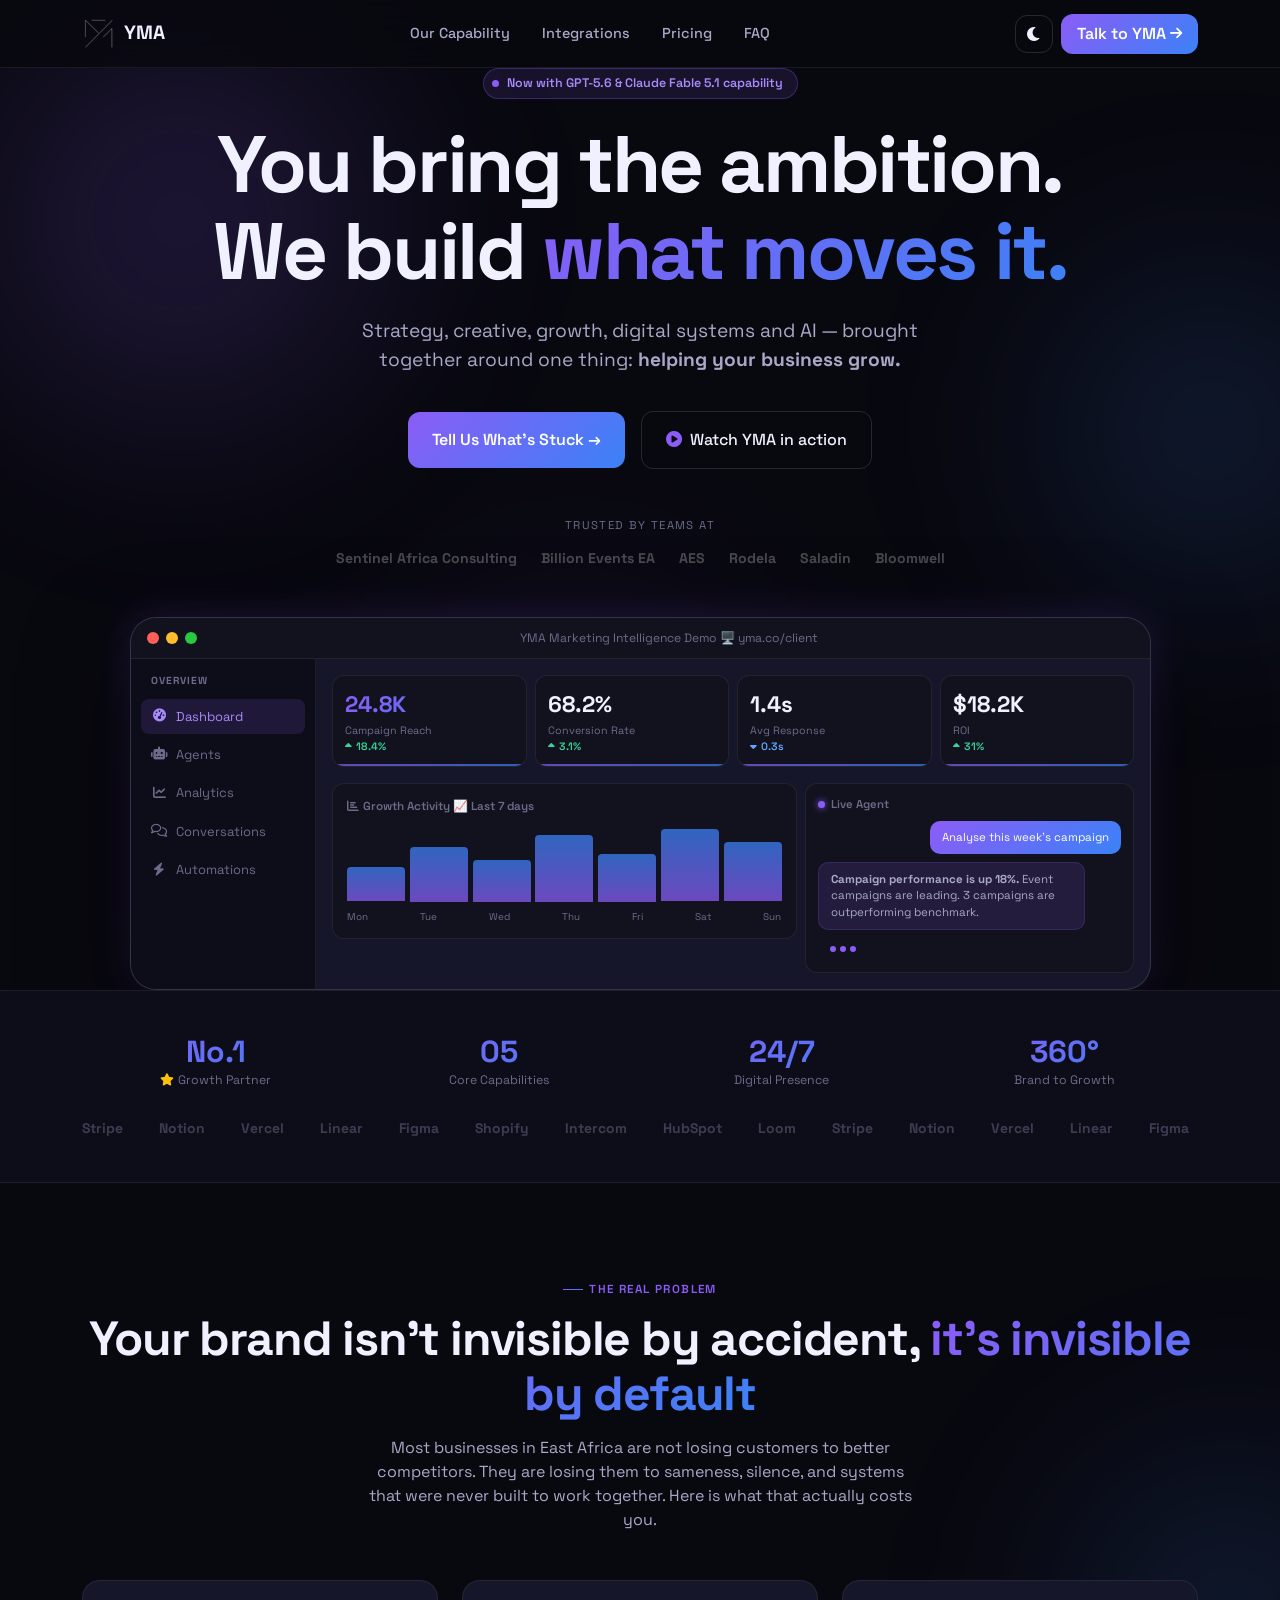
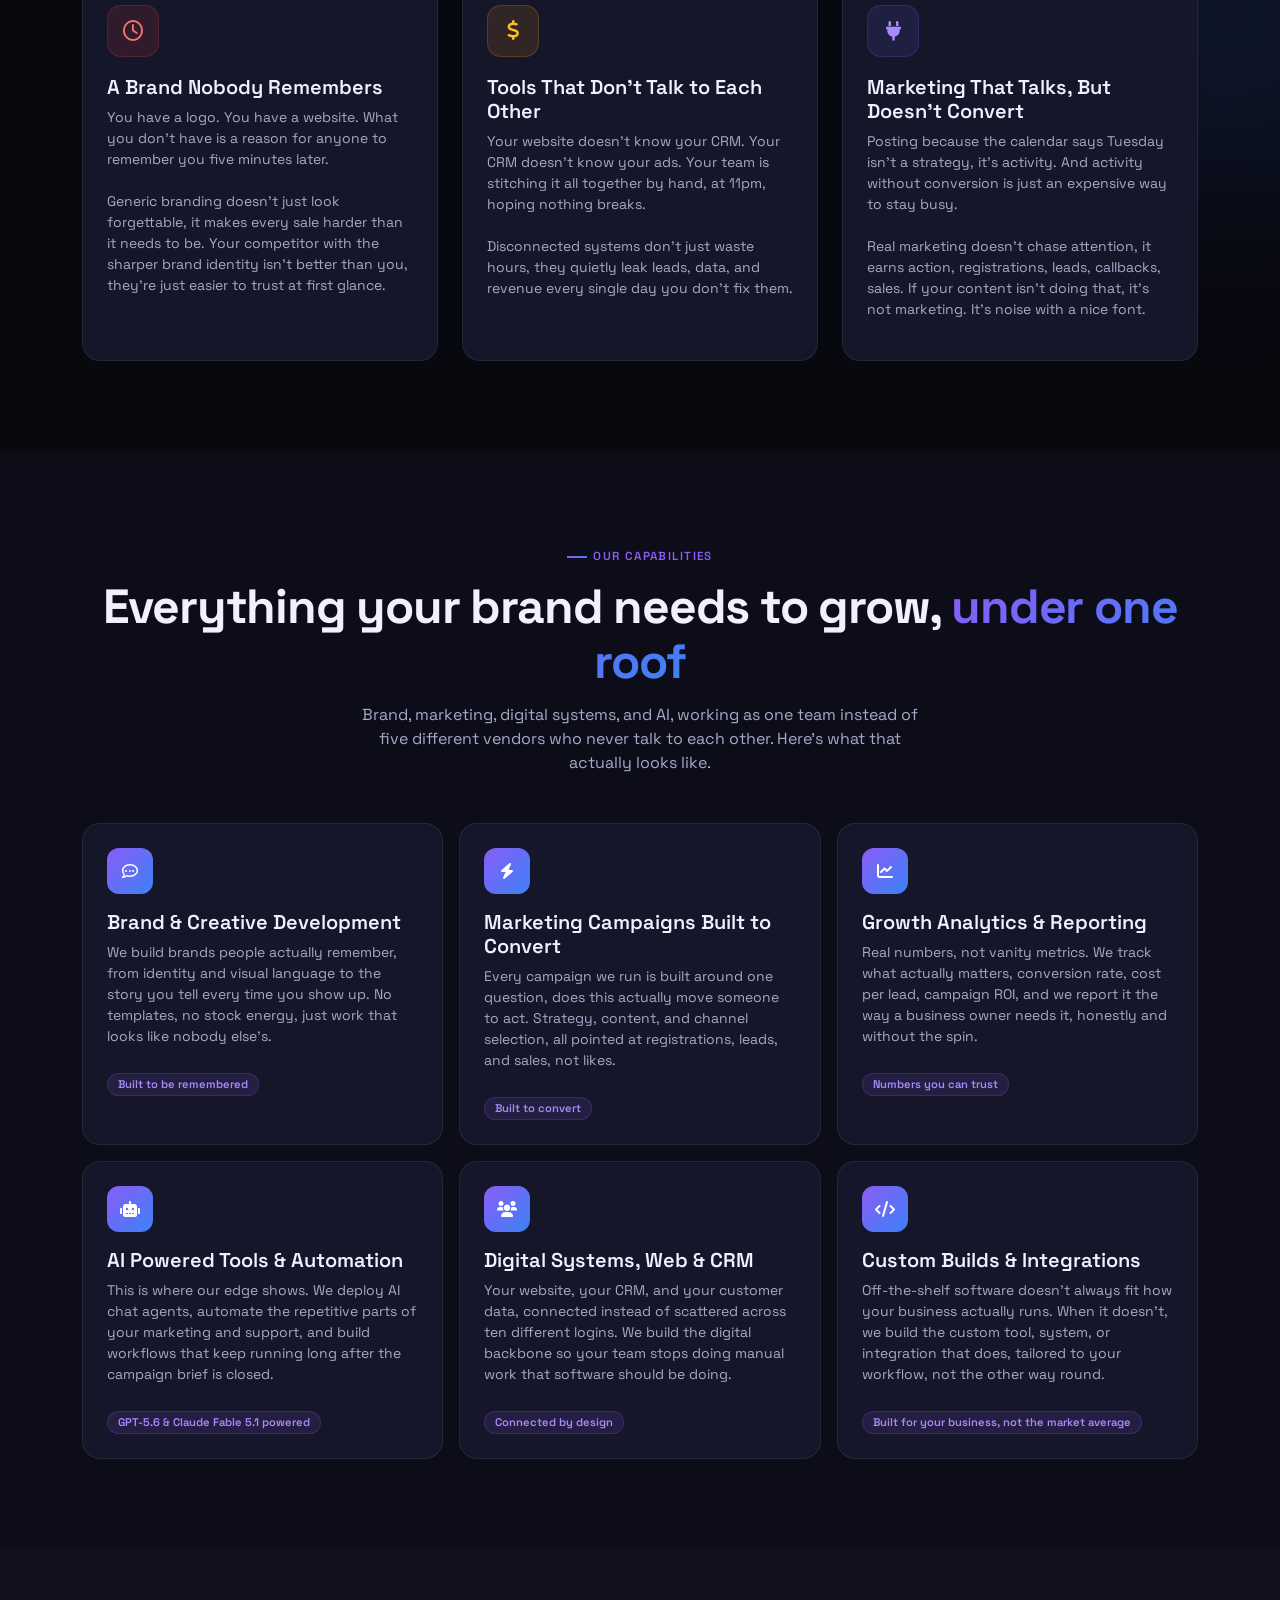
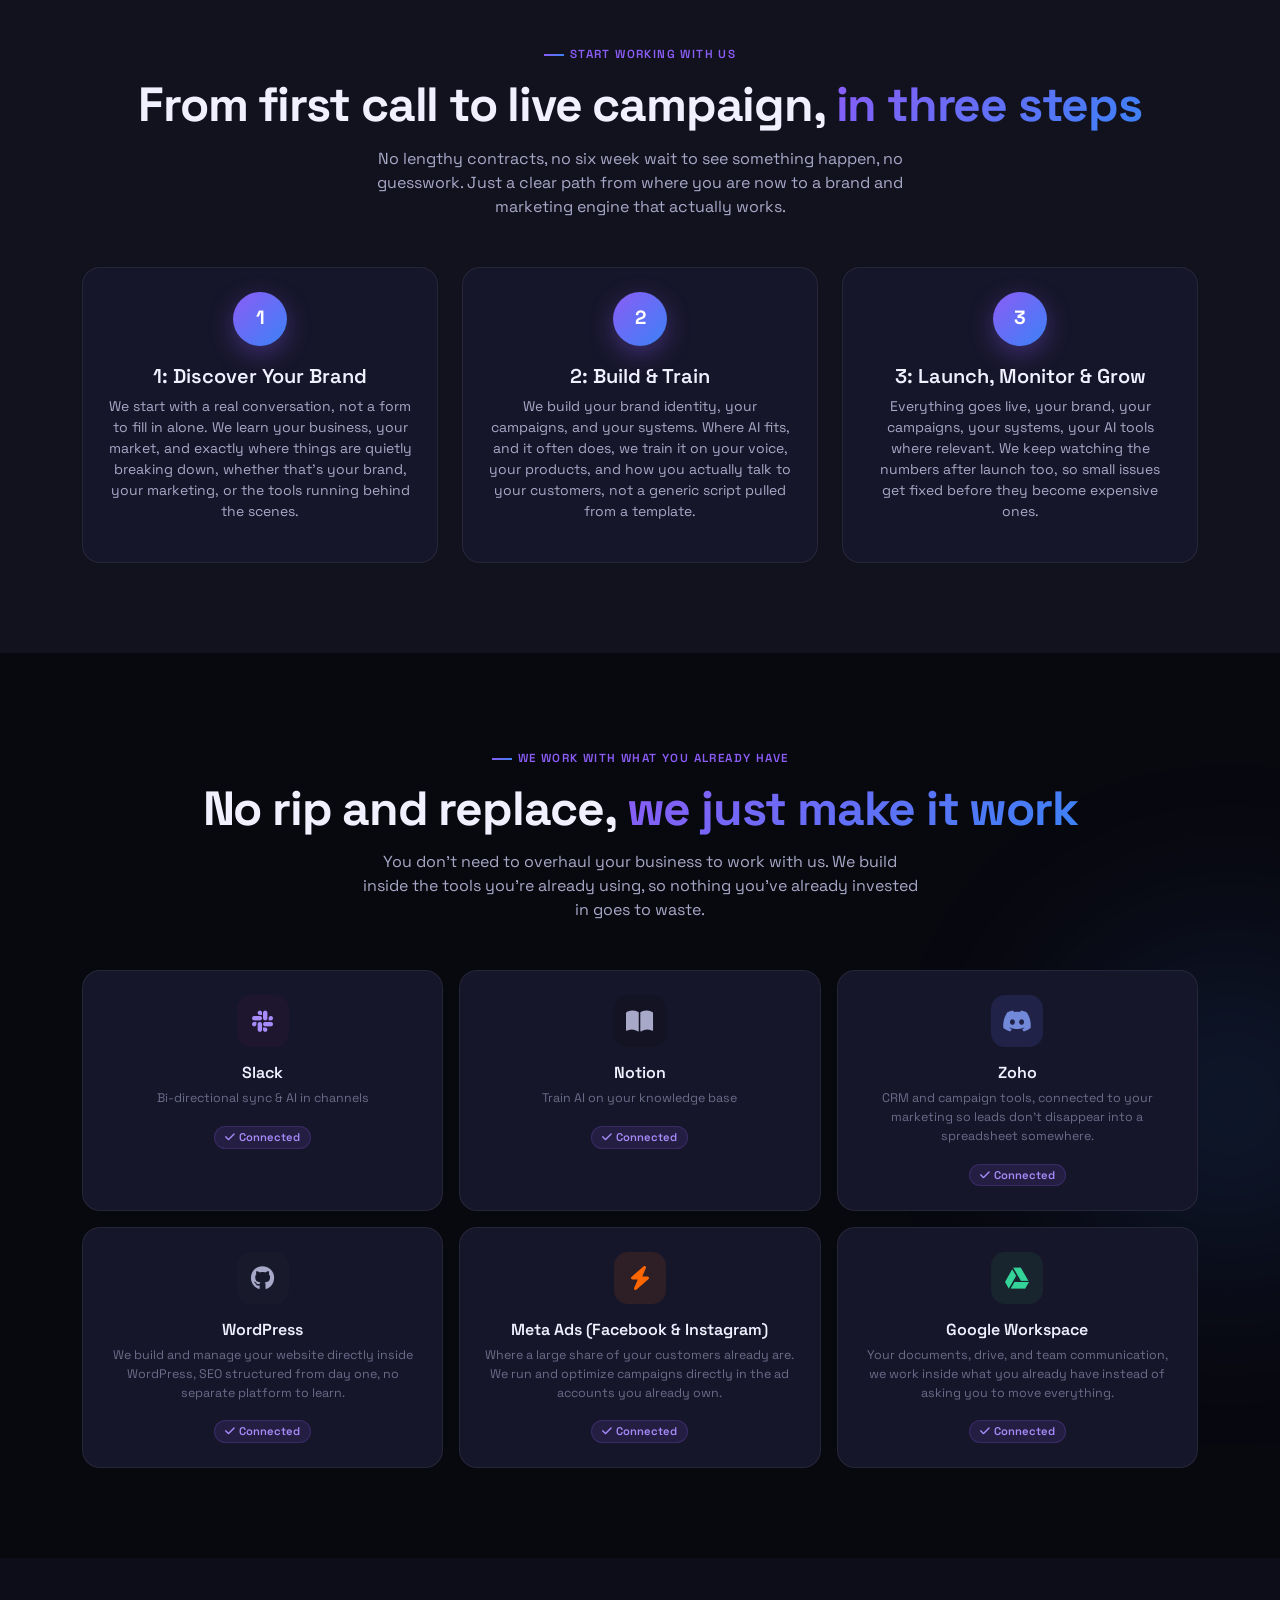
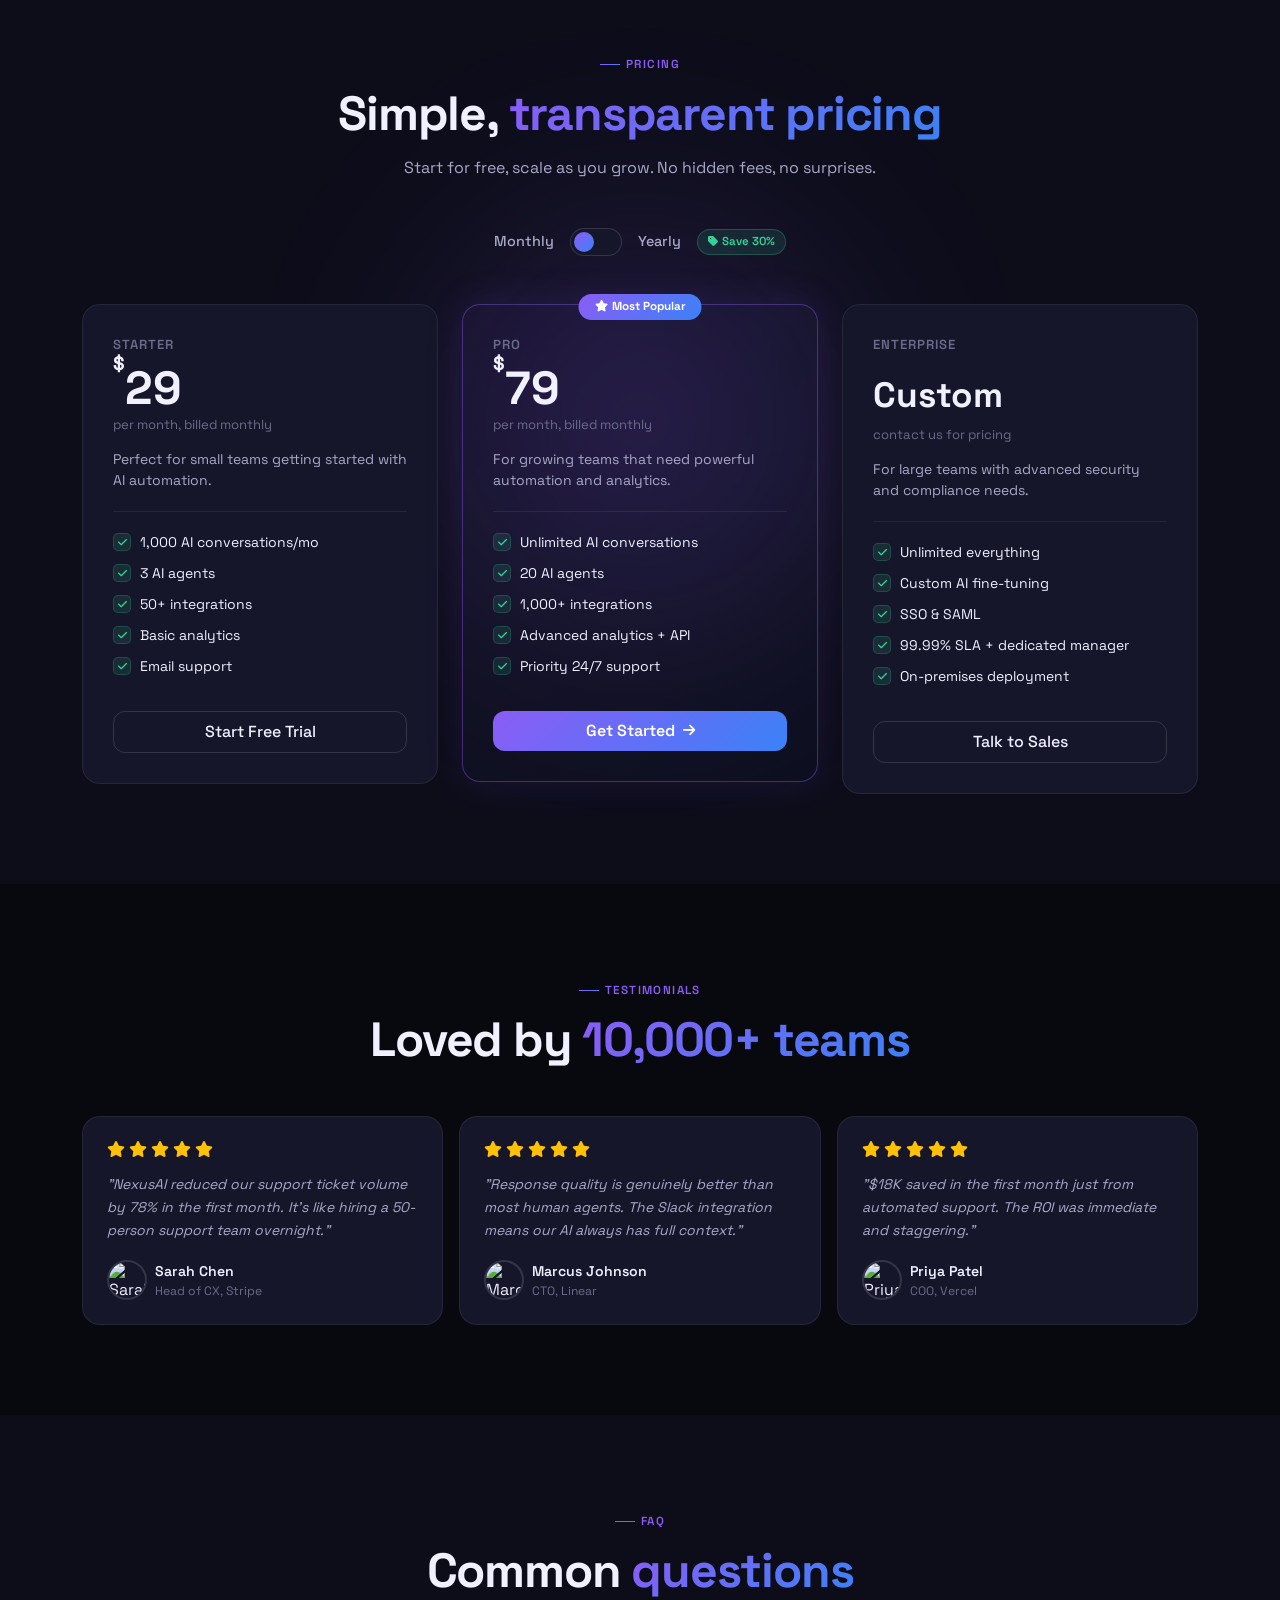
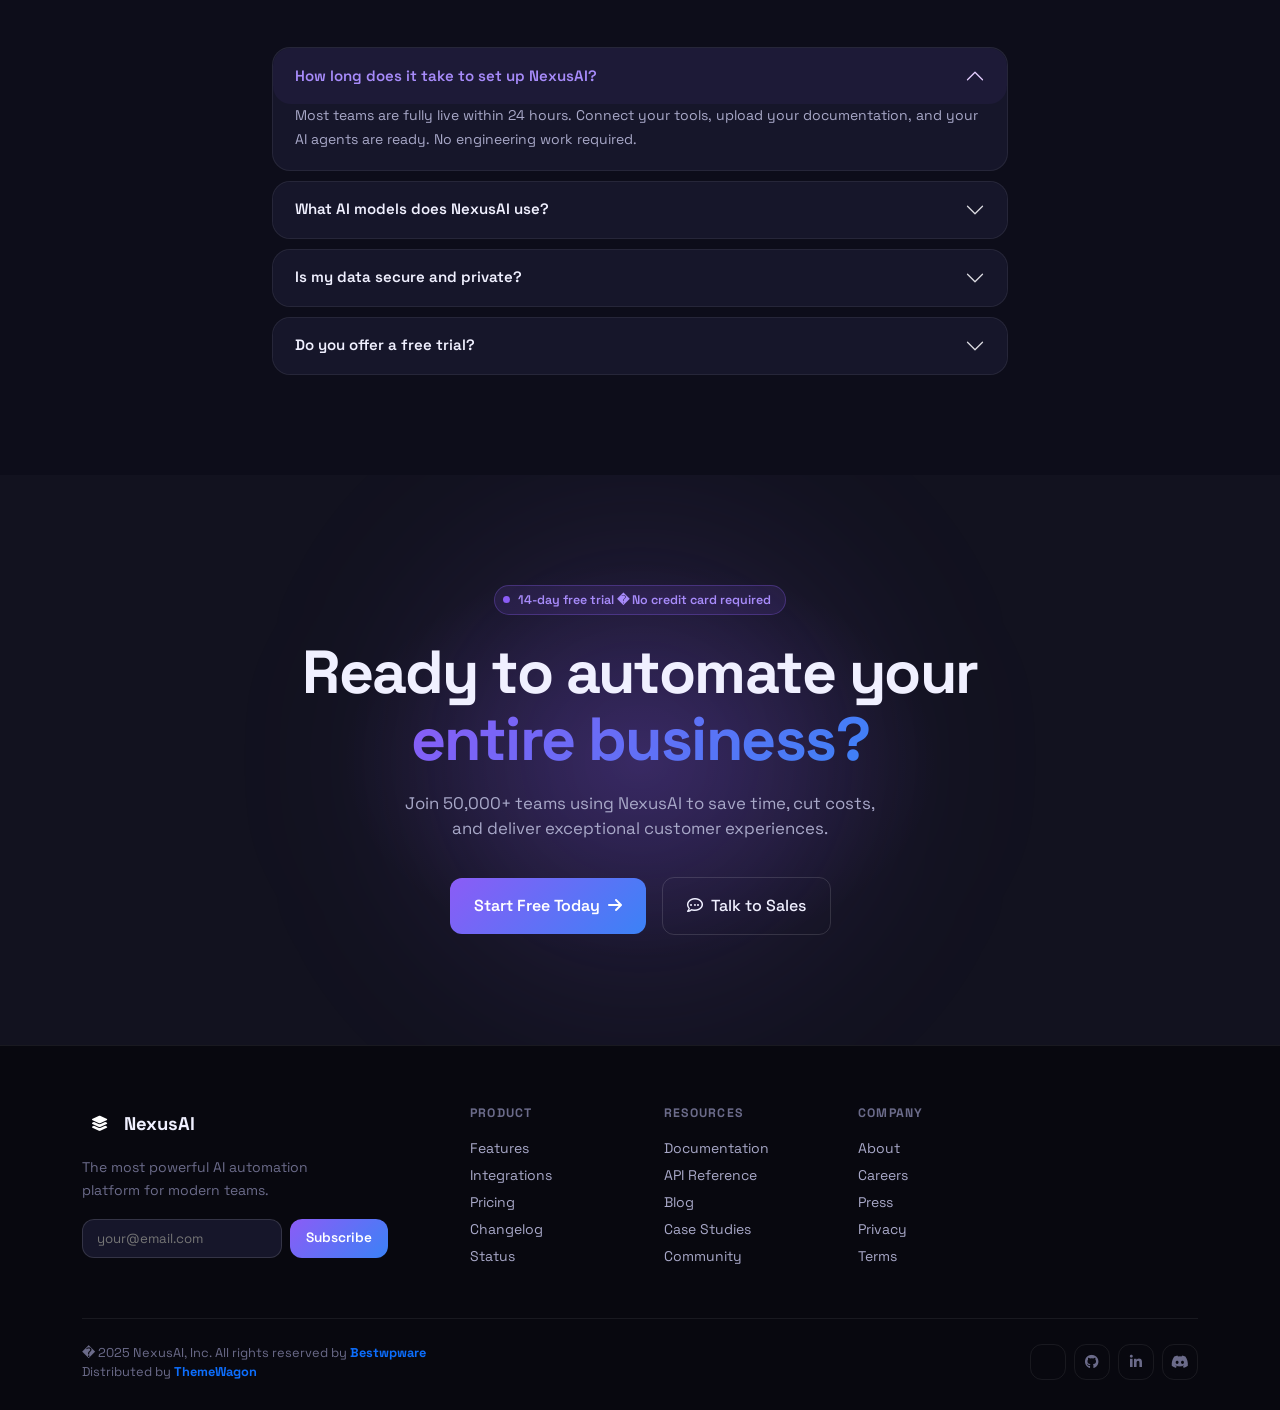
==== commit 9dfd5df8: "Revise 'How It Works' and 'Integrations' sections" ====
--- a/index.html
+++ b/index.html
@@ -317,46 +317,49 @@
                </div>
             </div>
          </section>
+         
          <!-- HOW IT WORKS -->
          <section id="how" class="sp" style="background:var(--bg3)">
             <div class="container">
                <div class="text-center mb-5 rv">
-                  <span class="slbl">How It Works</span>
-                  <h2 class="stitle">Up and running in <span class="gt">3 simple steps</span></h2>
+                  <span class="slbl">Start working with us</span>
+                  <h2 class="stitle">From first call to live campaign, <span class="gt">in three steps</span></h2>
+                  <p class="ssub mx-auto">No lengthy contracts, no six week wait to see something happen, no guesswork. Just a clear path from where you are now to a brand and marketing engine that actually works.</p>
                </div>
                <div class="row g-4">
                   <div class="col-md-4 rv">
                      <div class="gc p-4 h-100 text-center">
                         <div class="hnum">1</div>
-                        <h3 class="fs-5 fw-semibold mb-2">Connect Your Tools</h3>
-                        <p style="font-size:.875rem;color:var(--tx2)">Link your existing apps � Slack, Notion, CRM, databases � in minutes with our one-click integration library. No code, no API keys, no headaches.</p>
+                        <h3 class="fs-5 fw-semibold mb-2">1: Discover Your Brand</h3>
+                        <p style="font-size:.875rem;color:var(--tx2)">We start with a real conversation, not a form to fill in alone. We learn your business, your market, and exactly where things are quietly breaking down, whether that's your brand, your marketing, or the tools running behind the scenes.</p>
                      </div>
                   </div>
                   <div class="col-md-4 rv" style="transition-delay:.1s">
                      <div class="gc p-4 h-100 text-center">
                         <div class="hnum">2</div>
-                        <h3 class="fs-5 fw-semibold mb-2">Train Your AI</h3>
-                        <p style="font-size:.875rem;color:var(--tx2)">Upload your documentation, FAQs, and past conversations. NexusAI learns your brand voice, products, and processes in under 10 minutes.</p>
+                        <h3 class="fs-5 fw-semibold mb-2">2: Build & Train</h3>
+                        <p style="font-size:.875rem;color:var(--tx2)">We build your brand identity, your campaigns, and your systems. Where AI fits, and it often does, we train it on your voice, your products, and how you actually talk to your customers, not a generic script pulled from a template.</p>
                      </div>
                   </div>
                   <div class="col-md-4 rv" style="transition-delay:.2s">
                      <div class="gc p-4 h-100 text-center">
                         <div class="hnum">3</div>
-                        <h3 class="fs-5 fw-semibold mb-2">Automate &amp; Scale</h3>
-                        <p style="font-size:.875rem;color:var(--tx2)">Your AI agents go live, handling conversations and workflows 24/7. Monitor performance in real-time and optimize continuously.</p>
+                        <h3 class="fs-5 fw-semibold mb-2">3: Launch, Monitor &amp; Grow</h3>
+                        <p style="font-size:.875rem;color:var(--tx2)">Everything goes live, your brand, your campaigns, your systems, your AI tools where relevant. We keep watching the numbers after launch too, so small issues get fixed before they become expensive ones.</p>
                      </div>
                   </div>
                </div>
             </div>
          </section>
+         
          <!-- INTEGRATIONS -->
          <section id="integrations" class="sp position-relative">
             <div class="aur aur-b" style="top:50%;right:-200px;transform:translateY(-50%)"></div>
             <div class="container position-relative" style="z-index:1">
                <div class="text-center mb-5 rv">
-                  <span class="slbl">Integrations</span>
-                  <h2 class="stitle">Works with your <span class="gt">favorite tools</span></h2>
-                  <p class="ssub mx-auto">Connect NexusAI with 1,000+ apps. Everything syncs automatically so your AI always has full context.</p>
+                  <span class="slbl">We Work With What You Already Have</span>
+                  <h2 class="stitle">No rip and replace, <span class="gt">we just make it work</span></h2>
+                  <p class="ssub mx-auto">You don't need to overhaul your business to work with us. We build inside the tools you're already using, so nothing you've already invested in goes to waste.</p>
                </div>
                <div class="row g-3 justify-content-center rv">
                   <div class="col-6 col-md-4">
@@ -378,38 +381,39 @@
                   <div class="col-6 col-md-4">
                      <div class="gc p-4 text-center h-100">
                         <div style="width:52px;height:52px;border-radius:14px;background:rgba(88,101,242,.15);display:flex;align-items:center;justify-content:center;margin:0 auto 14px"><i class="fa-brands fa-discord fa-xl" style="color:#7289da"></i></div>
-                        <div class="fw-semibold mb-1">Discord</div>
-                        <div style="font-size:.78rem;color:var(--tx3);margin-bottom:8px">AI bots &amp; community automation</div>
+                        <div class="fw-semibold mb-1">Zoho</div>
+                        <div style="font-size:.78rem;color:var(--tx3);margin-bottom:8px">CRM and campaign tools, connected to your marketing so leads don't disappear into a spreadsheet somewhere.</div>
                         <span class="ftag"><i class="fa-solid fa-check me-1"></i>Connected</span>
                      </div>
                   </div>
                   <div class="col-6 col-md-4">
                      <div class="gc p-4 text-center h-100">
                         <div style="width:52px;height:52px;border-radius:14px;background:rgba(36,41,47,.15);display:flex;align-items:center;justify-content:center;margin:0 auto 14px"><i class="fa-brands fa-github fa-xl" style="color:var(--tx2)"></i></div>
-                        <div class="fw-semibold mb-1">GitHub</div>
-                        <div style="font-size:.78rem;color:var(--tx3);margin-bottom:8px">AI code review &amp; issue automation</div>
+                        <div class="fw-semibold mb-1">WordPress</div>
+                        <div style="font-size:.78rem;color:var(--tx3);margin-bottom:8px">We build and manage your website directly inside WordPress, SEO structured from day one, no separate platform to learn.</div>
                         <span class="ftag"><i class="fa-solid fa-check me-1"></i>Connected</span>
                      </div>
                   </div>
                   <div class="col-6 col-md-4">
                      <div class="gc p-4 text-center h-100">
                         <div style="width:52px;height:52px;border-radius:14px;background:rgba(255,102,0,.1);display:flex;align-items:center;justify-content:center;margin:0 auto 14px"><i class="fa-solid fa-bolt fa-xl" style="color:#ff6600"></i></div>
-                        <div class="fw-semibold mb-1">Zapier</div>
-                        <div style="font-size:.78rem;color:var(--tx3);margin-bottom:8px">Trigger automations across 5000+ apps</div>
+                        <div class="fw-semibold mb-1">Meta Ads (Facebook & Instagram)</div>
+                        <div style="font-size:.78rem;color:var(--tx3);margin-bottom:8px">Where a large share of your customers already are. We run and optimize campaigns directly in the ad accounts you already own.</div>
                         <span class="ftag"><i class="fa-solid fa-check me-1"></i>Connected</span>
                      </div>
                   </div>
                   <div class="col-6 col-md-4">
                      <div class="gc p-4 text-center h-100">
                         <div style="width:52px;height:52px;border-radius:14px;background:rgba(52,168,83,.1);display:flex;align-items:center;justify-content:center;margin:0 auto 14px"><i class="fa-brands fa-google-drive fa-xl" style="color:#34d399"></i></div>
-                        <div class="fw-semibold mb-1">Google Drive</div>
-                        <div style="font-size:.78rem;color:var(--tx3);margin-bottom:8px">AI reads &amp; writes your documents</div>
+                        <div class="fw-semibold mb-1">Google Workspace</div>
+                        <div style="font-size:.78rem;color:var(--tx3);margin-bottom:8px">Your documents, drive, and team communication, we work inside what you already have instead of asking you to move everything.</div>
                         <span class="ftag"><i class="fa-solid fa-check me-1"></i>Connected</span>
                      </div>
                   </div>
                </div>
             </div>
          </section>
+         
          <!-- PRICING -->
          <section id="pricing" class="sp position-relative" style="background:var(--bg2)">
             <div class="aur aur-a" style="top:50%;left:50%;transform:translate(-50%,-50%)"></div>
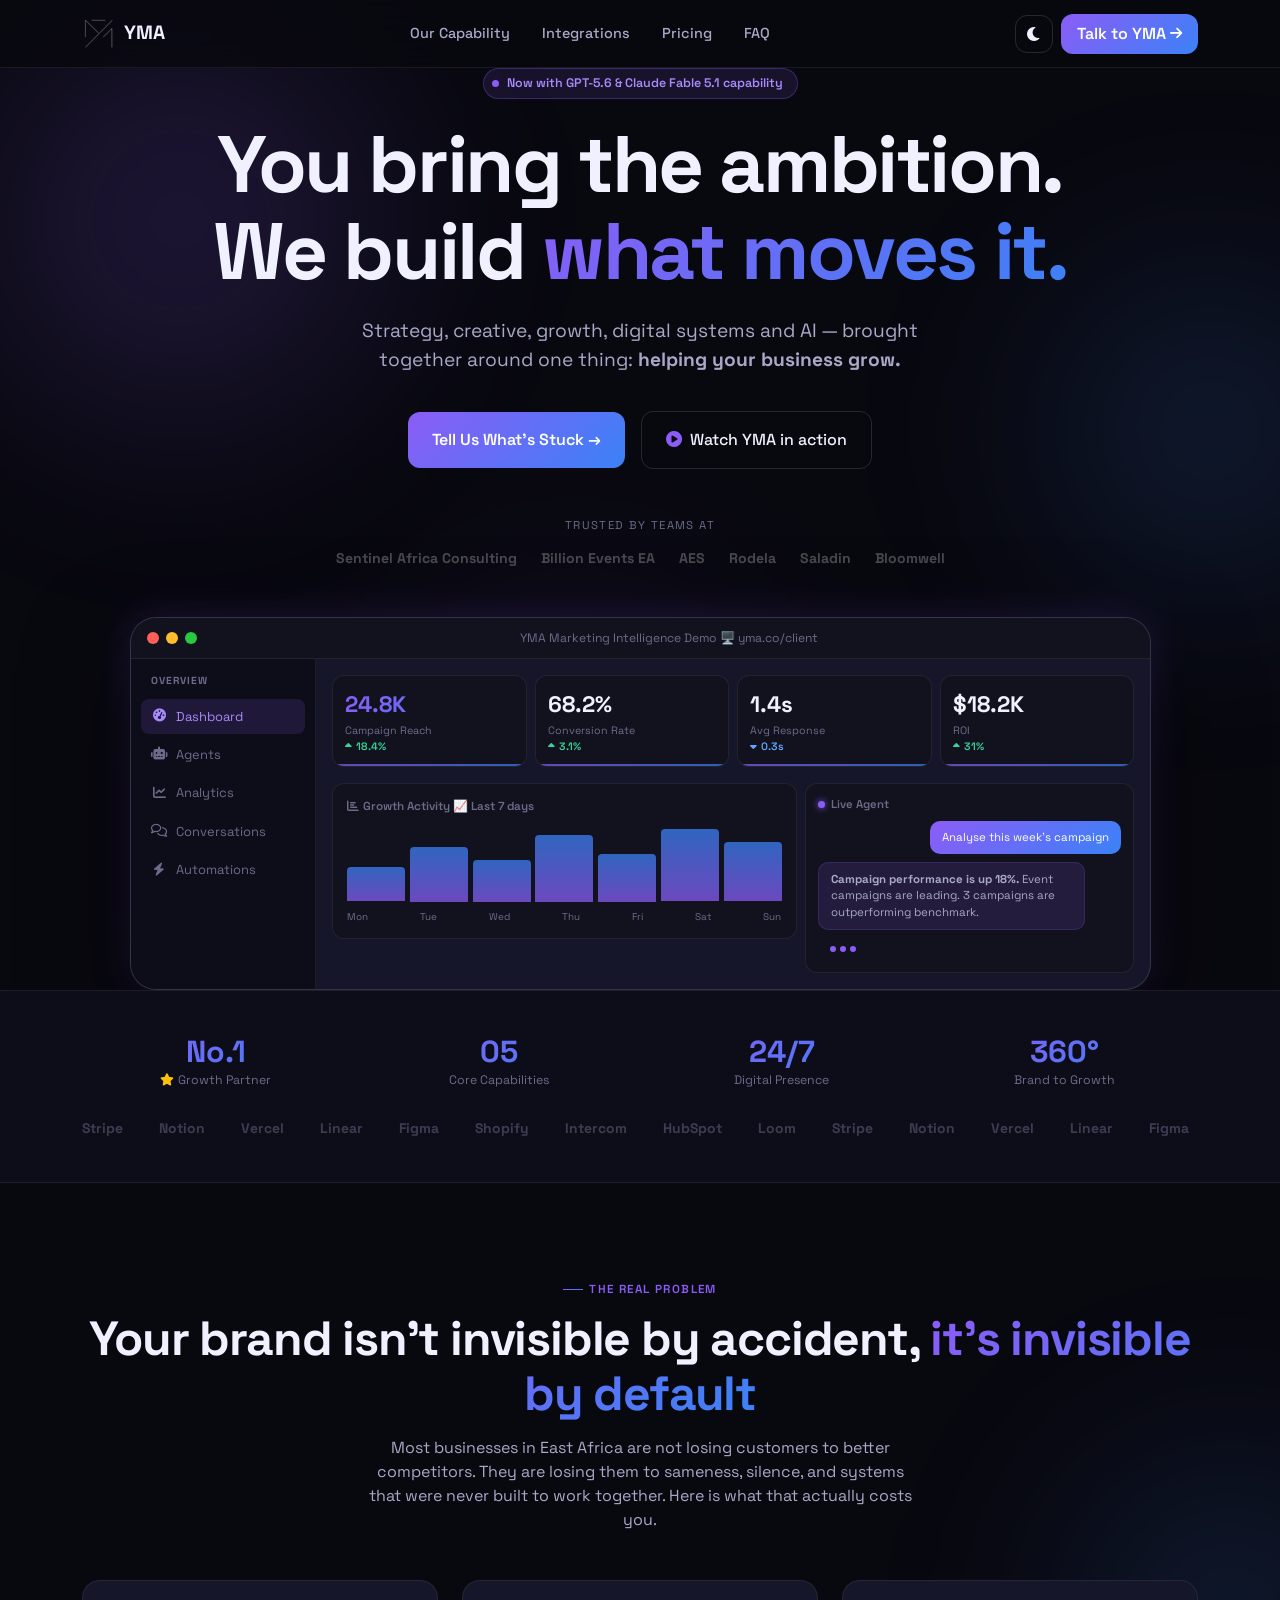
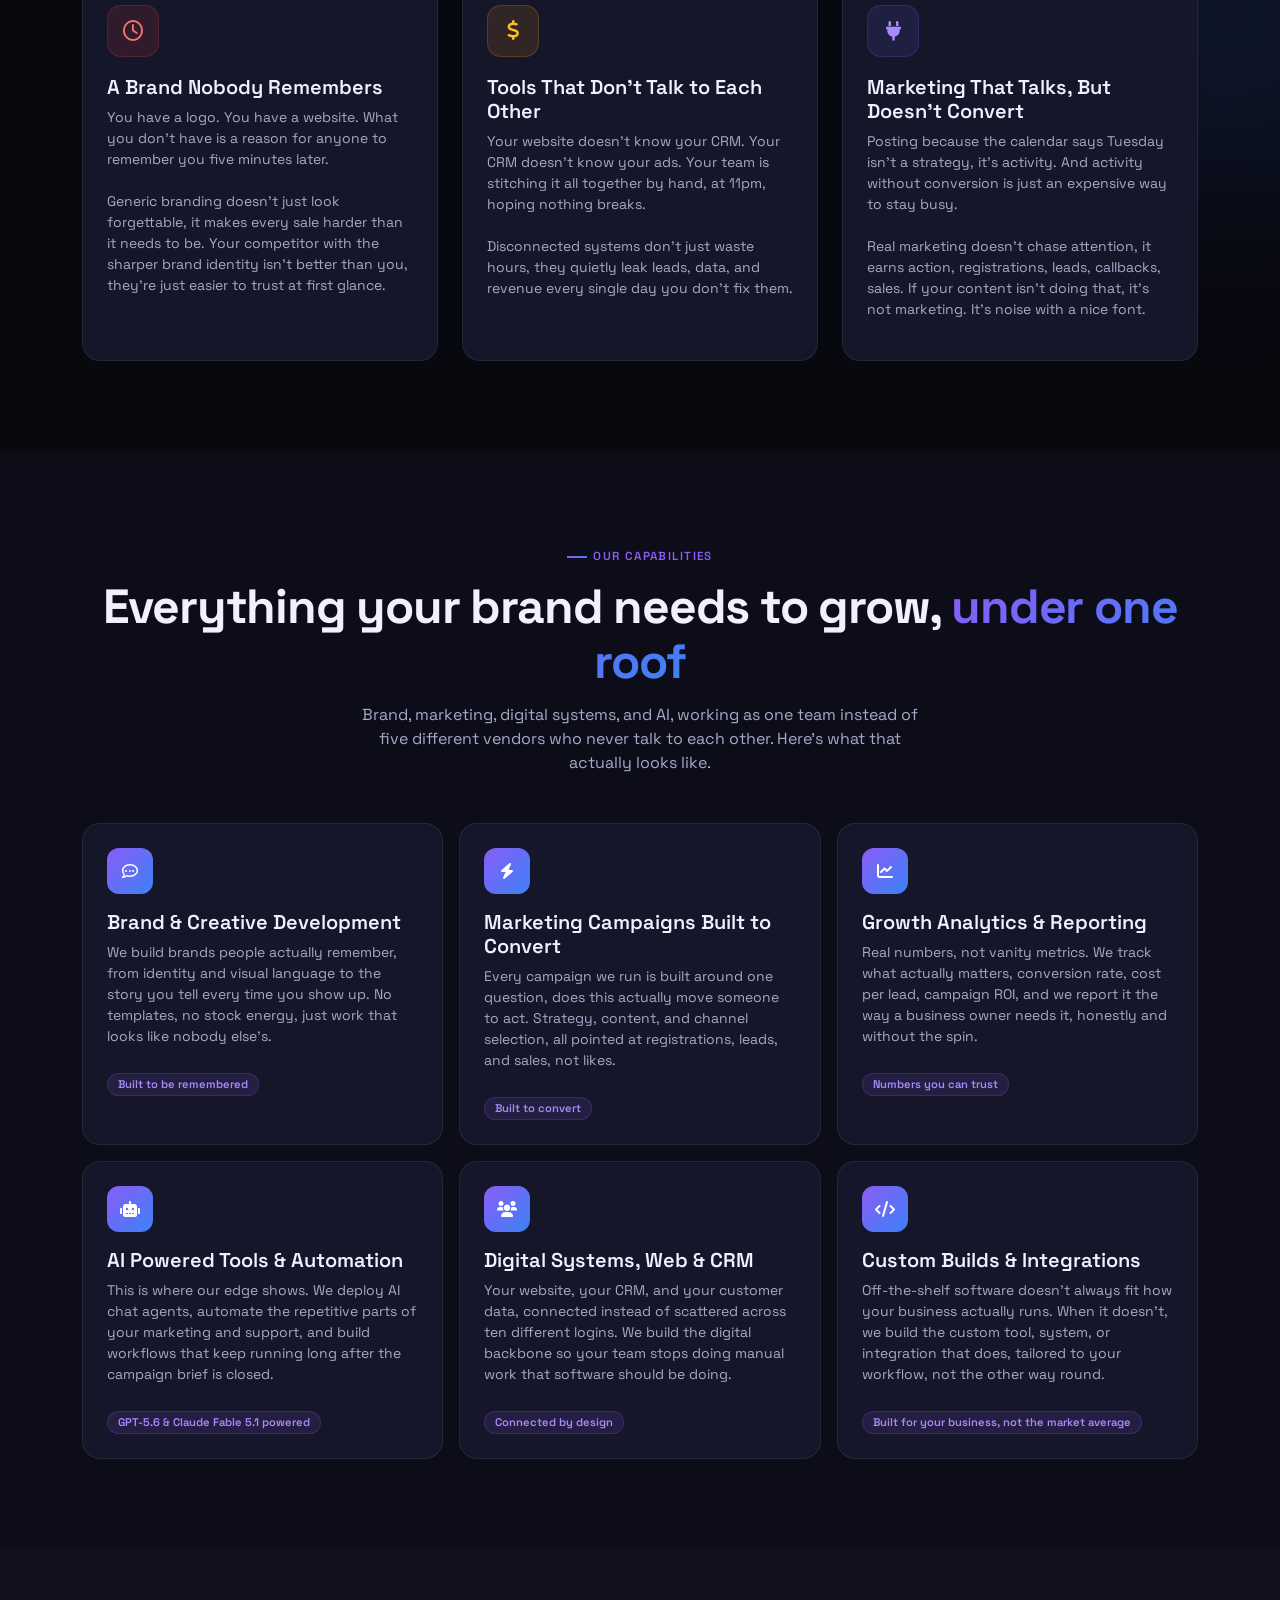
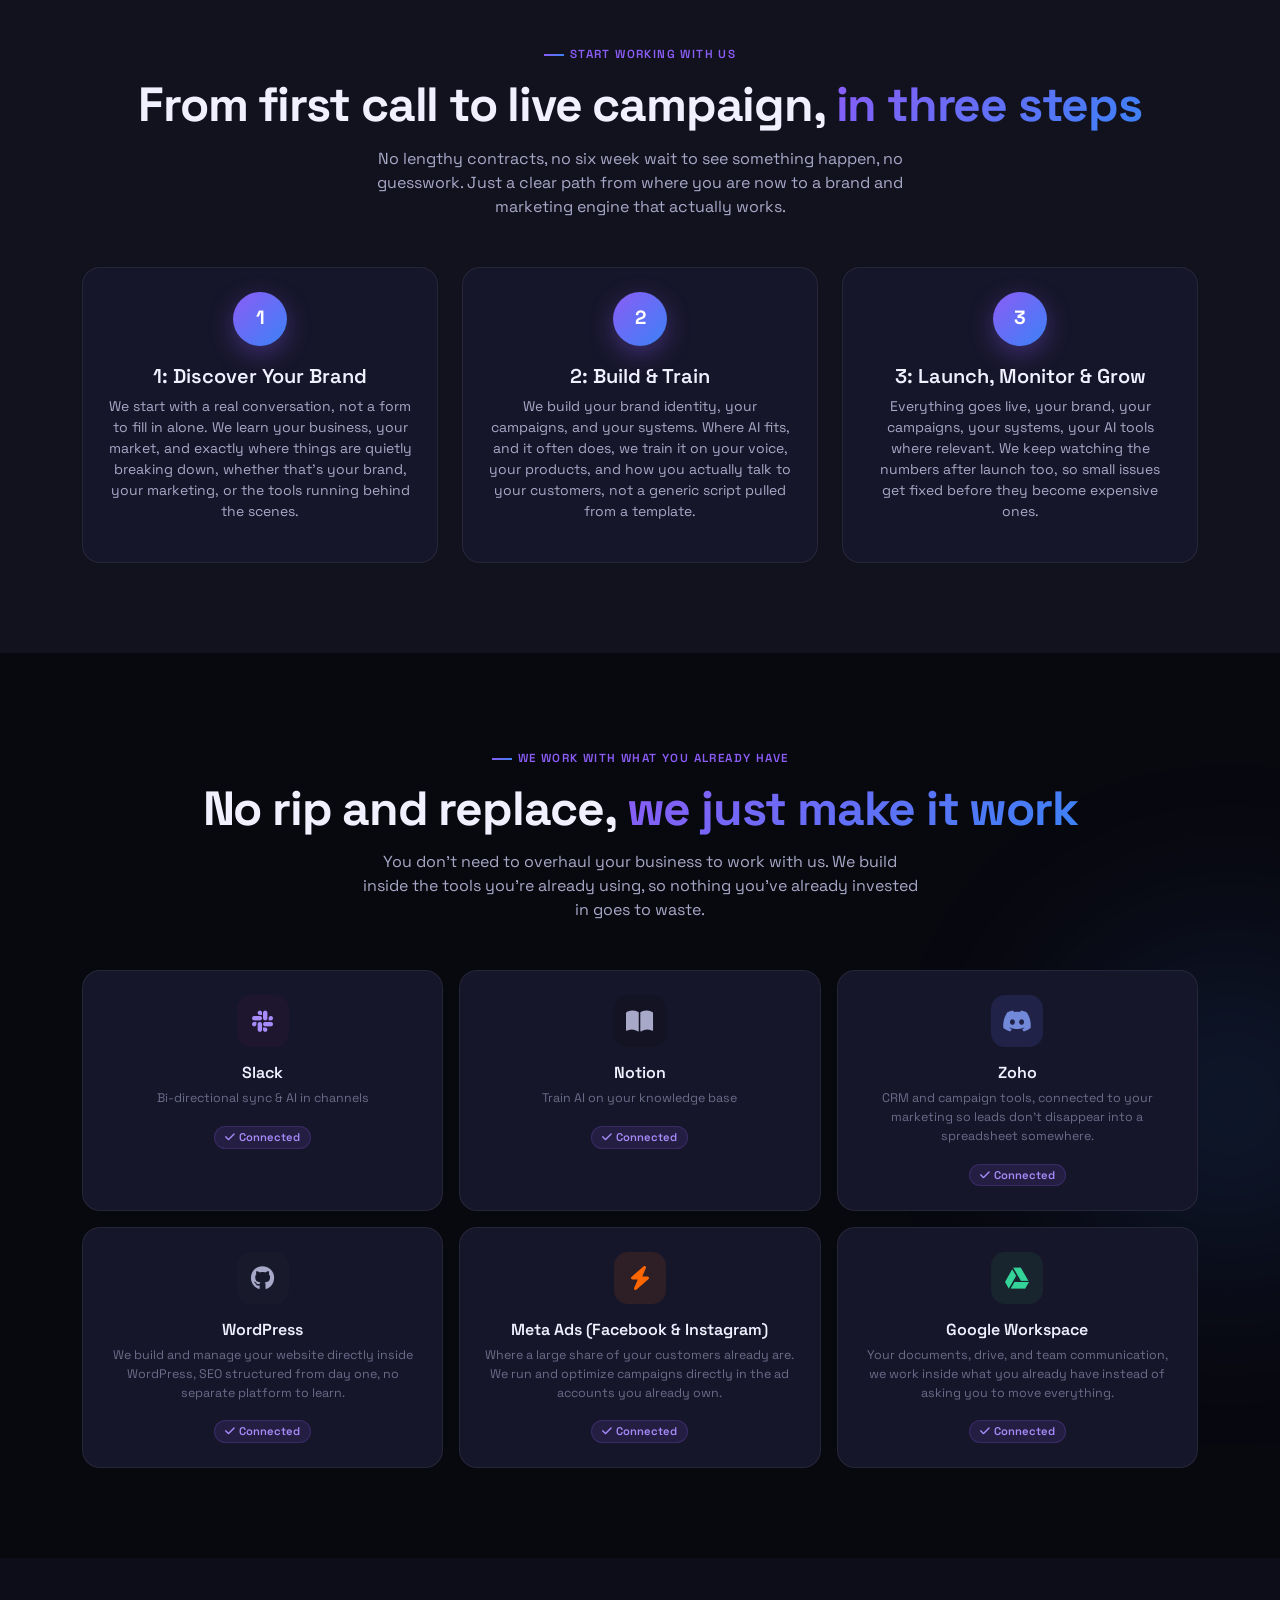
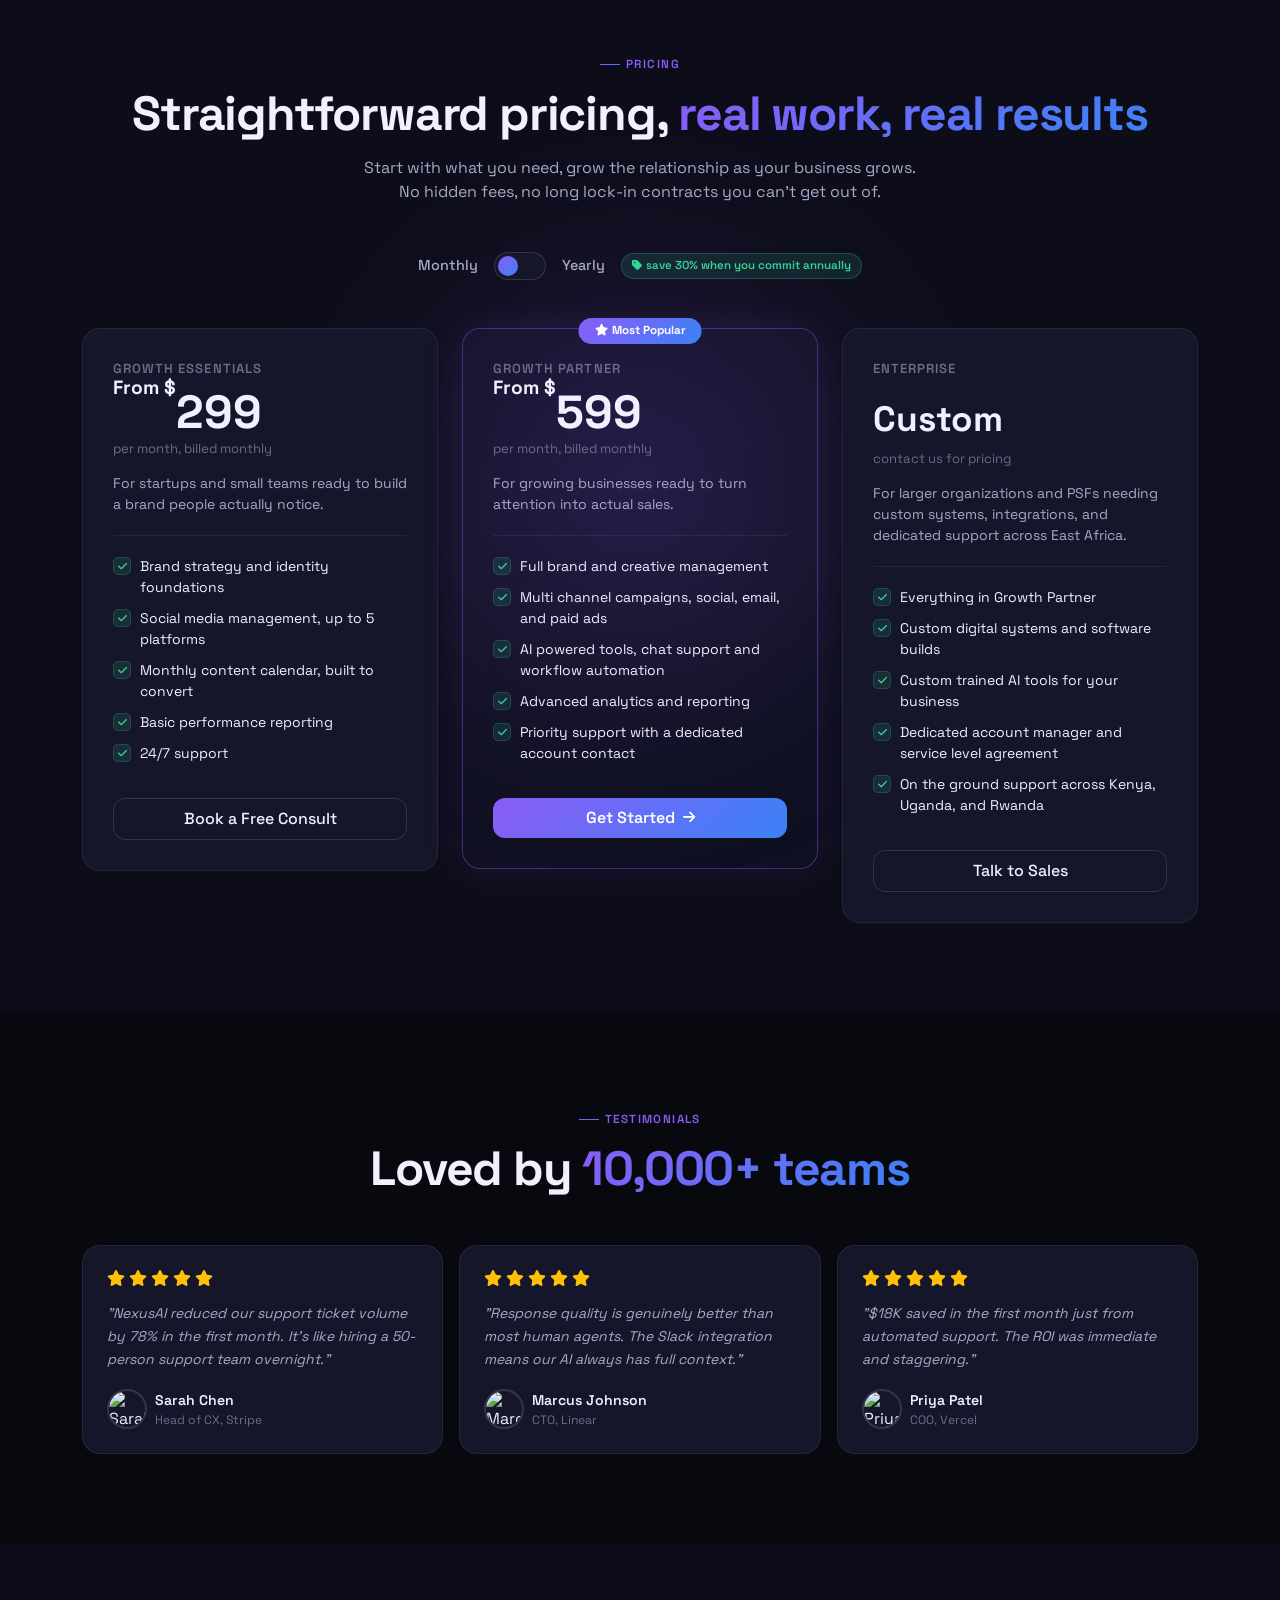
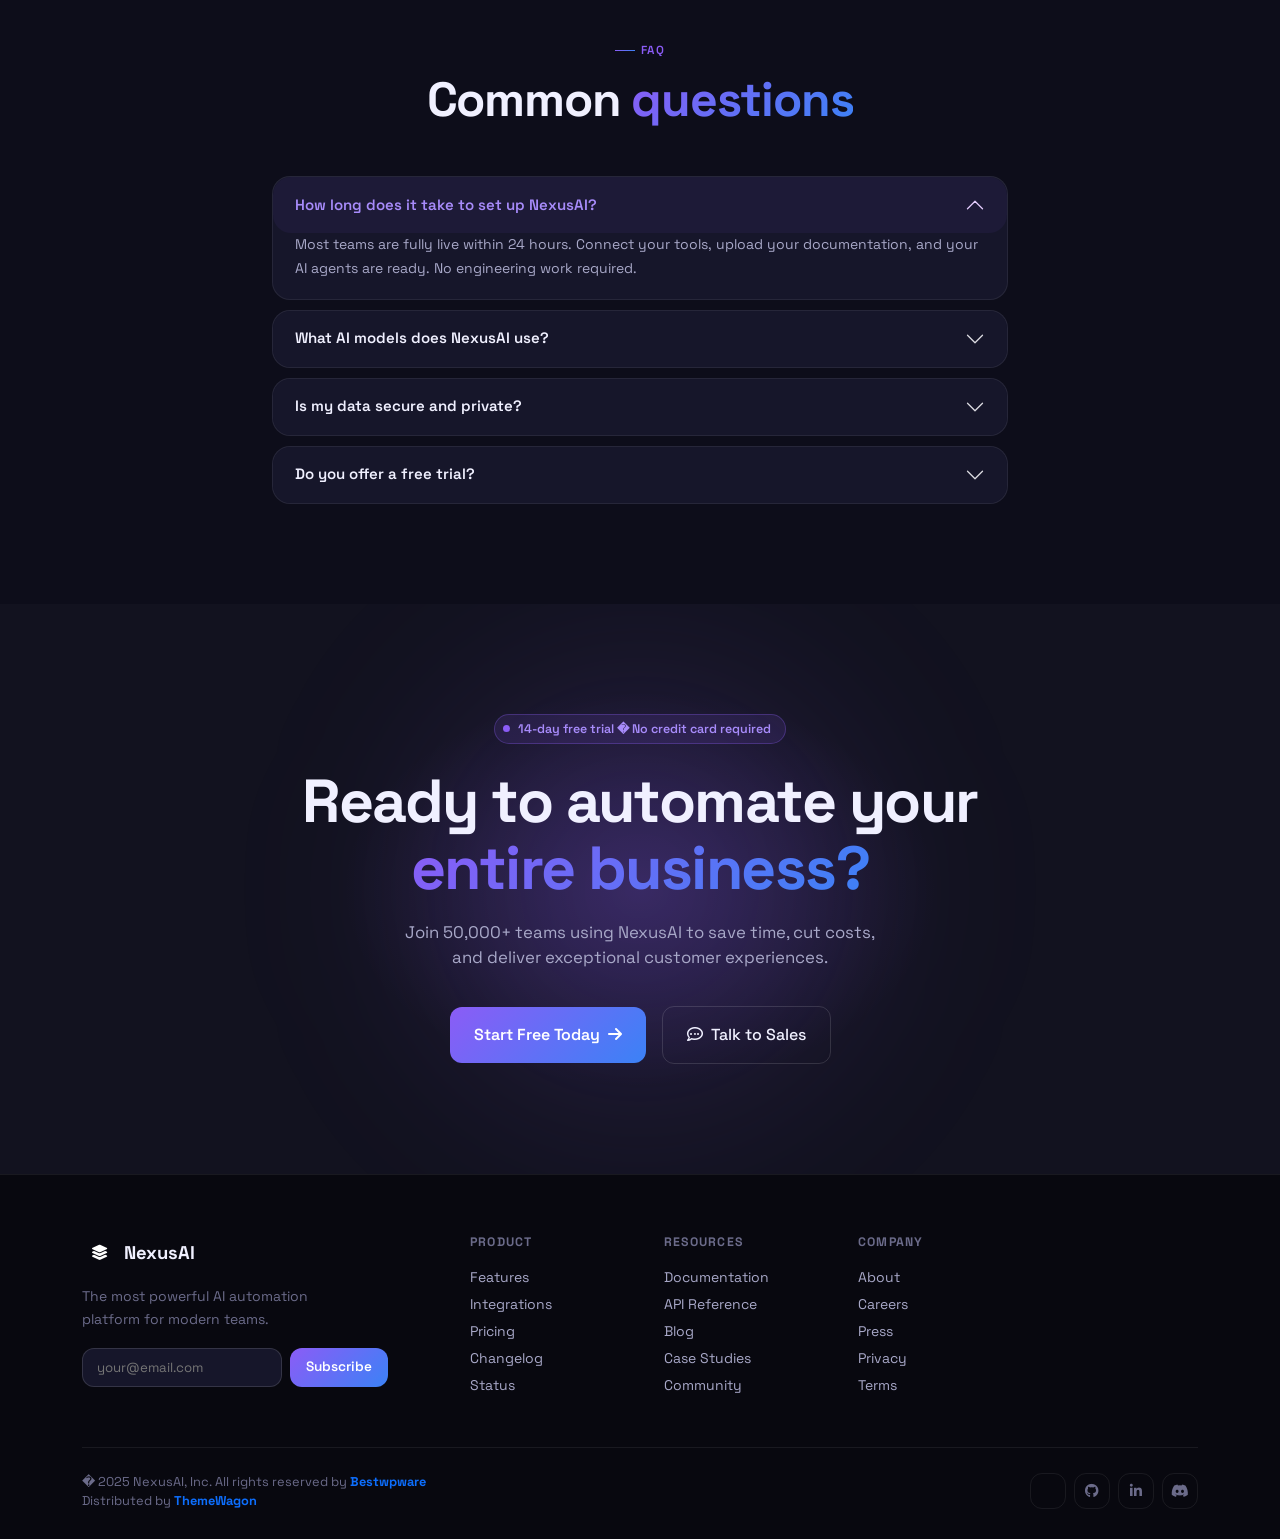
==== commit 14d8377d: "Revise pricing descriptions and labels Updated pricing section text for clarity and impact." ====
--- a/index.html
+++ b/index.html
@@ -420,42 +420,42 @@
             <div class="container position-relative" style="z-index:1">
                <div class="text-center mb-5 rv">
                   <span class="slbl">Pricing</span>
-                  <h2 class="stitle">Simple, <span class="gt">transparent pricing</span></h2>
-                  <p class="ssub mx-auto">Start for free, scale as you grow. No hidden fees, no surprises.</p>
+                  <h2 class="stitle">Straightforward pricing, <span class="gt">real work, real results</span></h2>
+                  <p class="ssub mx-auto">Start with what you need, grow the relationship as your business grows. No hidden fees, no long lock-in contracts you can't get out of.</p>
                </div>
                <div class="d-flex align-items-center justify-content-center gap-3 mb-5 rv">
                   <span style="font-size:.9rem;color:var(--tx2);font-weight:500">Monthly</span>
                   <div style="position:relative;width:52px;height:28px"><input type="checkbox" id="ptog" style="position:absolute;opacity:0;width:0;height:0"><label for="ptog" id="ptogLabel" style="position:absolute;inset:0;background:var(--sf);border:1px solid var(--bd2);border-radius:100px;cursor:pointer;transition:.3s"><span id="ptogThumb" style="position:absolute;width:20px;height:20px;left:3px;top:3px;background:var(--grad);border-radius:50%;transition:.3s;display:block"></span></label></div>
                   <span style="font-size:.9rem;color:var(--tx2);font-weight:500">Yearly</span>
-                  <span style="background:rgba(52,211,153,.12);border:1px solid rgba(52,211,153,.25);color:#34d399;font-size:.72rem;font-weight:600;padding:3px 10px;border-radius:100px"><i class="fa-solid fa-tag me-1"></i>Save 30%</span>
+                  <span style="background:rgba(52,211,153,.12);border:1px solid rgba(52,211,153,.25);color:#34d399;font-size:.72rem;font-weight:600;padding:3px 10px;border-radius:100px"><i class="fa-solid fa-tag me-1"></i>save 30% when you commit annually</span>
                </div>
                <div class="row g-4 align-items-start rv">
                   <div class="col-md-4">
                      <div class="pcard h-100">
-                        <div style="font-size:.82rem;font-weight:600;color:var(--tx3);text-transform:uppercase;letter-spacing:.08em;margin-bottom:10px">Starter</div>
-                        <div class="pamt mb-1"><sup>$</sup><span class="pv" data-m="29" data-y="19">29</span></div>
+                        <div style="font-size:.82rem;font-weight:600;color:var(--tx3);text-transform:uppercase;letter-spacing:.08em;margin-bottom:10px">Growth Essentials</div>
+                        <div class="pamt mb-1"><sup>From $</sup><span class="pv" data-m="29" data-y="19">299</span></div>
                         <div style="font-size:.82rem;color:var(--tx3)" class="pper">per month, billed monthly</div>
-                        <p style="font-size:.875rem;color:var(--tx2);margin:14px 0 20px;padding-bottom:20px;border-bottom:1px solid var(--bd)">Perfect for small teams getting started with AI automation.</p>
-                        <div class="pfl"><span class="pchk"><i class="fa-solid fa-check"></i></span>1,000 AI conversations/mo</div>
-                        <div class="pfl"><span class="pchk"><i class="fa-solid fa-check"></i></span>3 AI agents</div>
-                        <div class="pfl"><span class="pchk"><i class="fa-solid fa-check"></i></span>50+ integrations</div>
-                        <div class="pfl"><span class="pchk"><i class="fa-solid fa-check"></i></span>Basic analytics</div>
-                        <div class="pfl"><span class="pchk"><i class="fa-solid fa-check"></i></span>Email support</div>
-                        <button class="boc btn w-100 py-2 mt-4" data-bs-toggle="offcanvas" data-bs-target="#lofc" onclick="swTab('signup')">Start Free Trial</button>
+                        <p style="font-size:.875rem;color:var(--tx2);margin:14px 0 20px;padding-bottom:20px;border-bottom:1px solid var(--bd)">For startups and small teams ready to build a brand people actually notice.</p>
+                        <div class="pfl"><span class="pchk"><i class="fa-solid fa-check"></i></span>Brand strategy and identity foundations</div>
+                        <div class="pfl"><span class="pchk"><i class="fa-solid fa-check"></i></span>Social media management, up to 5 platforms</div>
+                        <div class="pfl"><span class="pchk"><i class="fa-solid fa-check"></i></span>Monthly content calendar, built to convert</div>
+                        <div class="pfl"><span class="pchk"><i class="fa-solid fa-check"></i></span>Basic performance reporting</div>
+                        <div class="pfl"><span class="pchk"><i class="fa-solid fa-check"></i></span>24/7 support</div>
+                        <button class="boc btn w-100 py-2 mt-4" data-bs-toggle="offcanvas" data-bs-target="#lofc" onclick="swTab('signup')">Book a Free Consult</button>
                      </div>
                   </div>
                   <div class="col-md-4">
                      <div class="pcard pop h-100">
                         <span class="pbadge"><i class="fa-solid fa-star me-1"></i>Most Popular</span>
-                        <div style="font-size:.82rem;font-weight:600;color:var(--tx3);text-transform:uppercase;letter-spacing:.08em;margin-bottom:10px">Pro</div>
-                        <div class="pamt mb-1"><sup>$</sup><span class="pv" data-m="79" data-y="55">79</span></div>
+                        <div style="font-size:.82rem;font-weight:600;color:var(--tx3);text-transform:uppercase;letter-spacing:.08em;margin-bottom:10px">Growth Partner</div>
+                        <div class="pamt mb-1"><sup>From $</sup><span class="pv" data-m="79" data-y="55">599</span></div>
                         <div style="font-size:.82rem;color:var(--tx3)" class="pper">per month, billed monthly</div>
-                        <p style="font-size:.875rem;color:var(--tx2);margin:14px 0 20px;padding-bottom:20px;border-bottom:1px solid var(--bd)">For growing teams that need powerful automation and analytics.</p>
-                        <div class="pfl"><span class="pchk"><i class="fa-solid fa-check"></i></span>Unlimited AI conversations</div>
-                        <div class="pfl"><span class="pchk"><i class="fa-solid fa-check"></i></span>20 AI agents</div>
-                        <div class="pfl"><span class="pchk"><i class="fa-solid fa-check"></i></span>1,000+ integrations</div>
-                        <div class="pfl"><span class="pchk"><i class="fa-solid fa-check"></i></span>Advanced analytics + API</div>
-                        <div class="pfl"><span class="pchk"><i class="fa-solid fa-check"></i></span>Priority 24/7 support</div>
+                        <p style="font-size:.875rem;color:var(--tx2);margin:14px 0 20px;padding-bottom:20px;border-bottom:1px solid var(--bd)">For growing businesses ready to turn attention into actual sales.</p>
+                        <div class="pfl"><span class="pchk"><i class="fa-solid fa-check"></i></span>Full brand and creative management</div>
+                        <div class="pfl"><span class="pchk"><i class="fa-solid fa-check"></i></span>Multi channel campaigns, social, email, and paid ads</div>
+                        <div class="pfl"><span class="pchk"><i class="fa-solid fa-check"></i></span>AI powered tools, chat support and workflow automation</div>
+                        <div class="pfl"><span class="pchk"><i class="fa-solid fa-check"></i></span>Advanced analytics and reporting</div>
+                        <div class="pfl"><span class="pchk"><i class="fa-solid fa-check"></i></span>Priority support with a dedicated account contact</div>
                         <button class="bgrd btn w-100 py-2 mt-4" data-bs-toggle="offcanvas" data-bs-target="#lofc" onclick="swTab('signup')">Get Started <i class="fa-solid fa-arrow-right ms-1 fa-sm"></i></button>
                      </div>
                   </div>
@@ -464,18 +464,19 @@
                         <div style="font-size:.82rem;font-weight:600;color:var(--tx3);text-transform:uppercase;letter-spacing:.08em;margin-bottom:10px">Enterprise</div>
                         <div style="font-size:2.2rem;font-weight:700;margin-bottom:4px;padding-top:4px">Custom</div>
                         <div style="font-size:.82rem;color:var(--tx3)">contact us for pricing</div>
-                        <p style="font-size:.875rem;color:var(--tx2);margin:14px 0 20px;padding-bottom:20px;border-bottom:1px solid var(--bd)">For large teams with advanced security and compliance needs.</p>
-                        <div class="pfl"><span class="pchk"><i class="fa-solid fa-check"></i></span>Unlimited everything</div>
-                        <div class="pfl"><span class="pchk"><i class="fa-solid fa-check"></i></span>Custom AI fine-tuning</div>
-                        <div class="pfl"><span class="pchk"><i class="fa-solid fa-check"></i></span>SSO &amp; SAML</div>
-                        <div class="pfl"><span class="pchk"><i class="fa-solid fa-check"></i></span>99.99% SLA + dedicated manager</div>
-                        <div class="pfl"><span class="pchk"><i class="fa-solid fa-check"></i></span>On-premises deployment</div>
+                        <p style="font-size:.875rem;color:var(--tx2);margin:14px 0 20px;padding-bottom:20px;border-bottom:1px solid var(--bd)">For larger organizations and PSFs needing custom systems, integrations, and dedicated support across East Africa.</p>
+                        <div class="pfl"><span class="pchk"><i class="fa-solid fa-check"></i></span>Everything in Growth Partner</div>
+                        <div class="pfl"><span class="pchk"><i class="fa-solid fa-check"></i></span>Custom digital systems and software builds</div>
+                        <div class="pfl"><span class="pchk"><i class="fa-solid fa-check"></i></span>Custom trained AI tools for your business</div>
+                        <div class="pfl"><span class="pchk"><i class="fa-solid fa-check"></i></span>Dedicated account manager and service level agreement</div>
+                        <div class="pfl"><span class="pchk"><i class="fa-solid fa-check"></i></span>On the ground support across Kenya, Uganda, and Rwanda</div>
                         <button class="boc btn w-100 py-2 mt-4">Talk to Sales</button>
                      </div>
                   </div>
                </div>
             </div>
          </section>
+         
          <!-- TESTIMONIALS -->
          <section id="testimonials" class="sp">
             <div class="container">
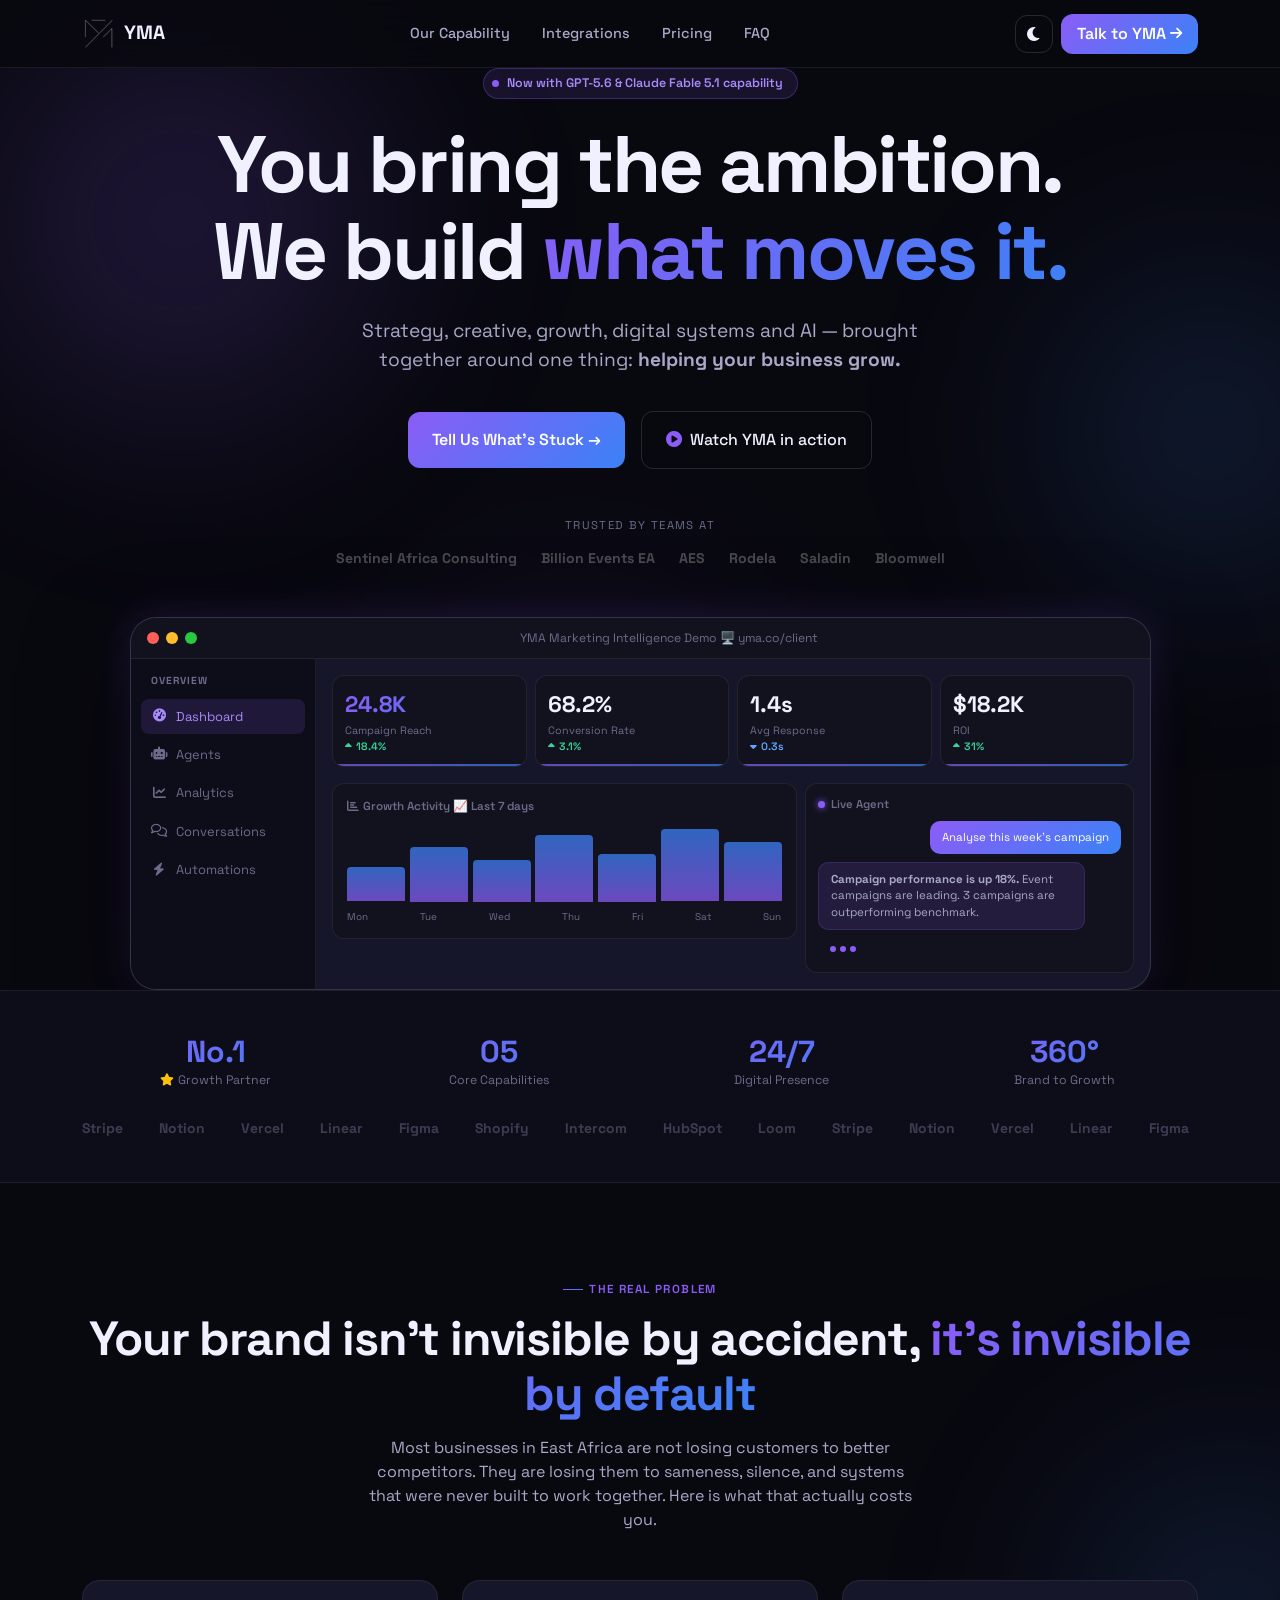
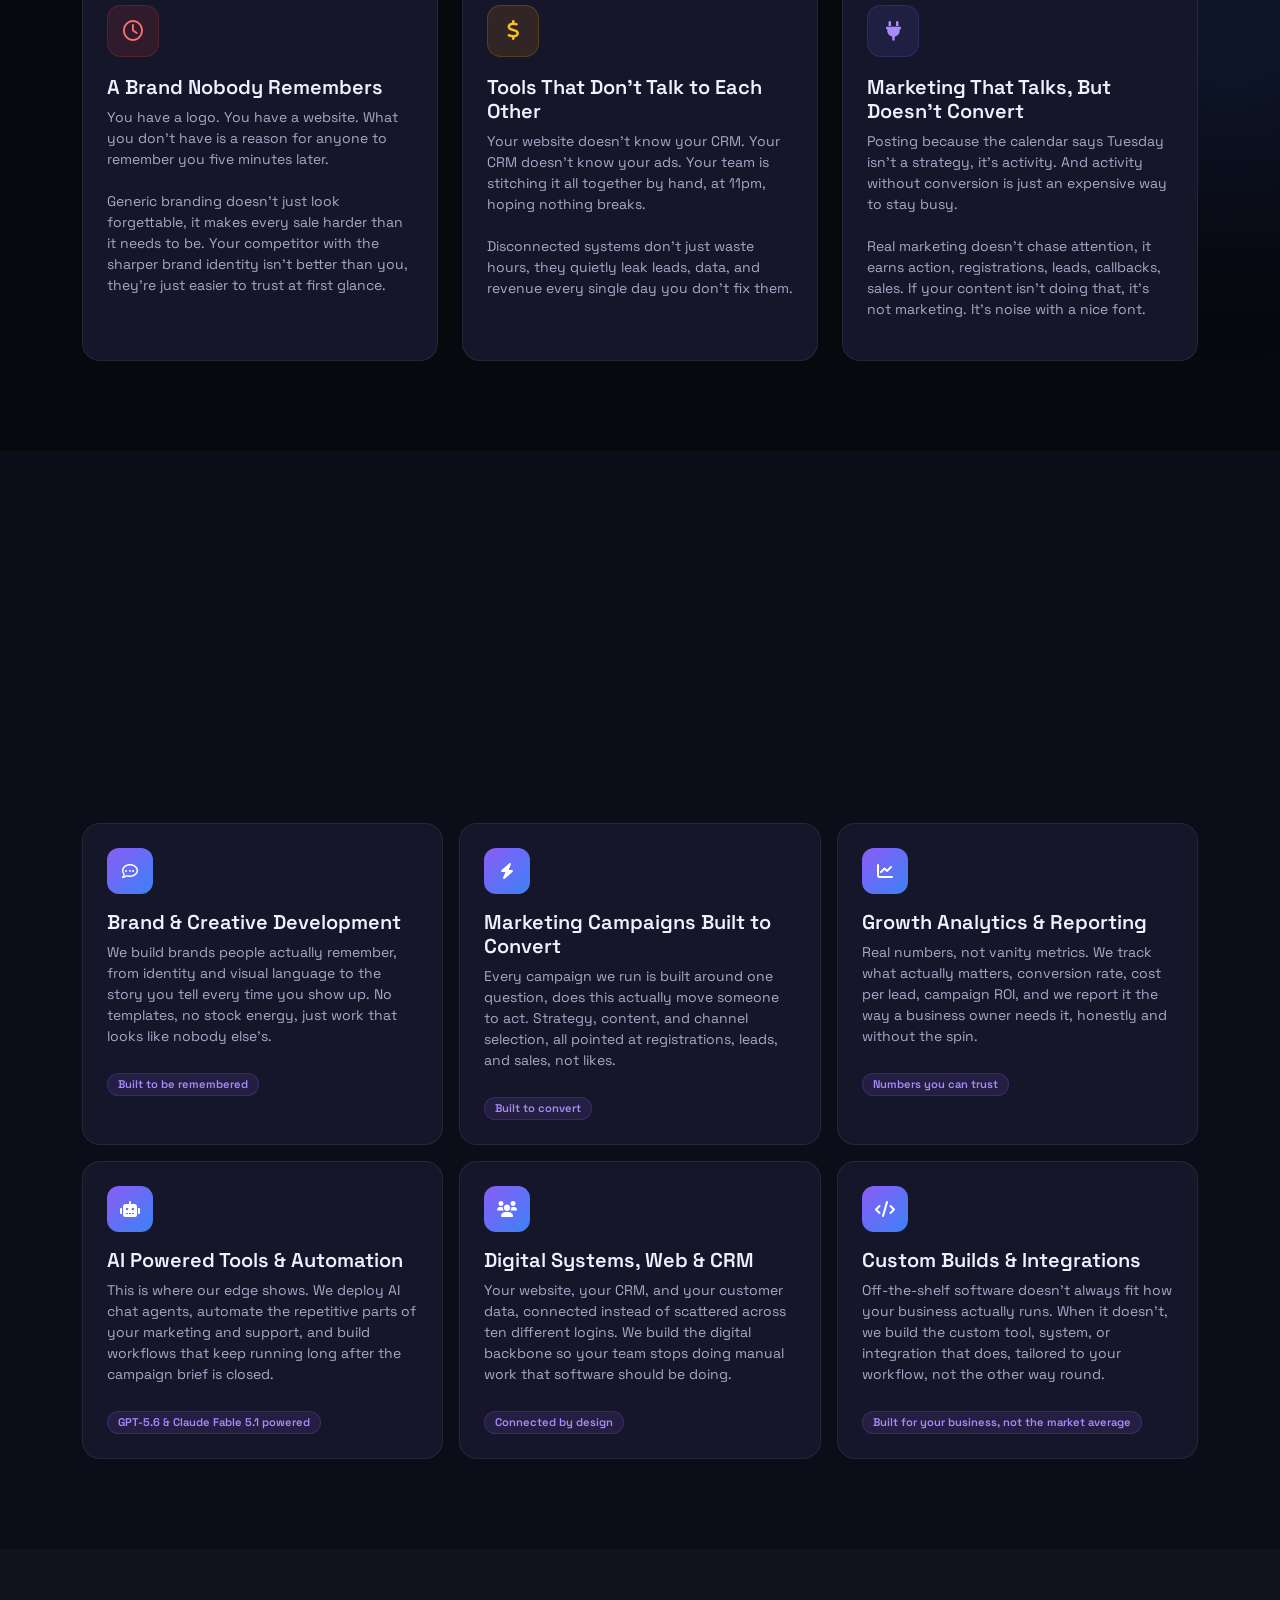
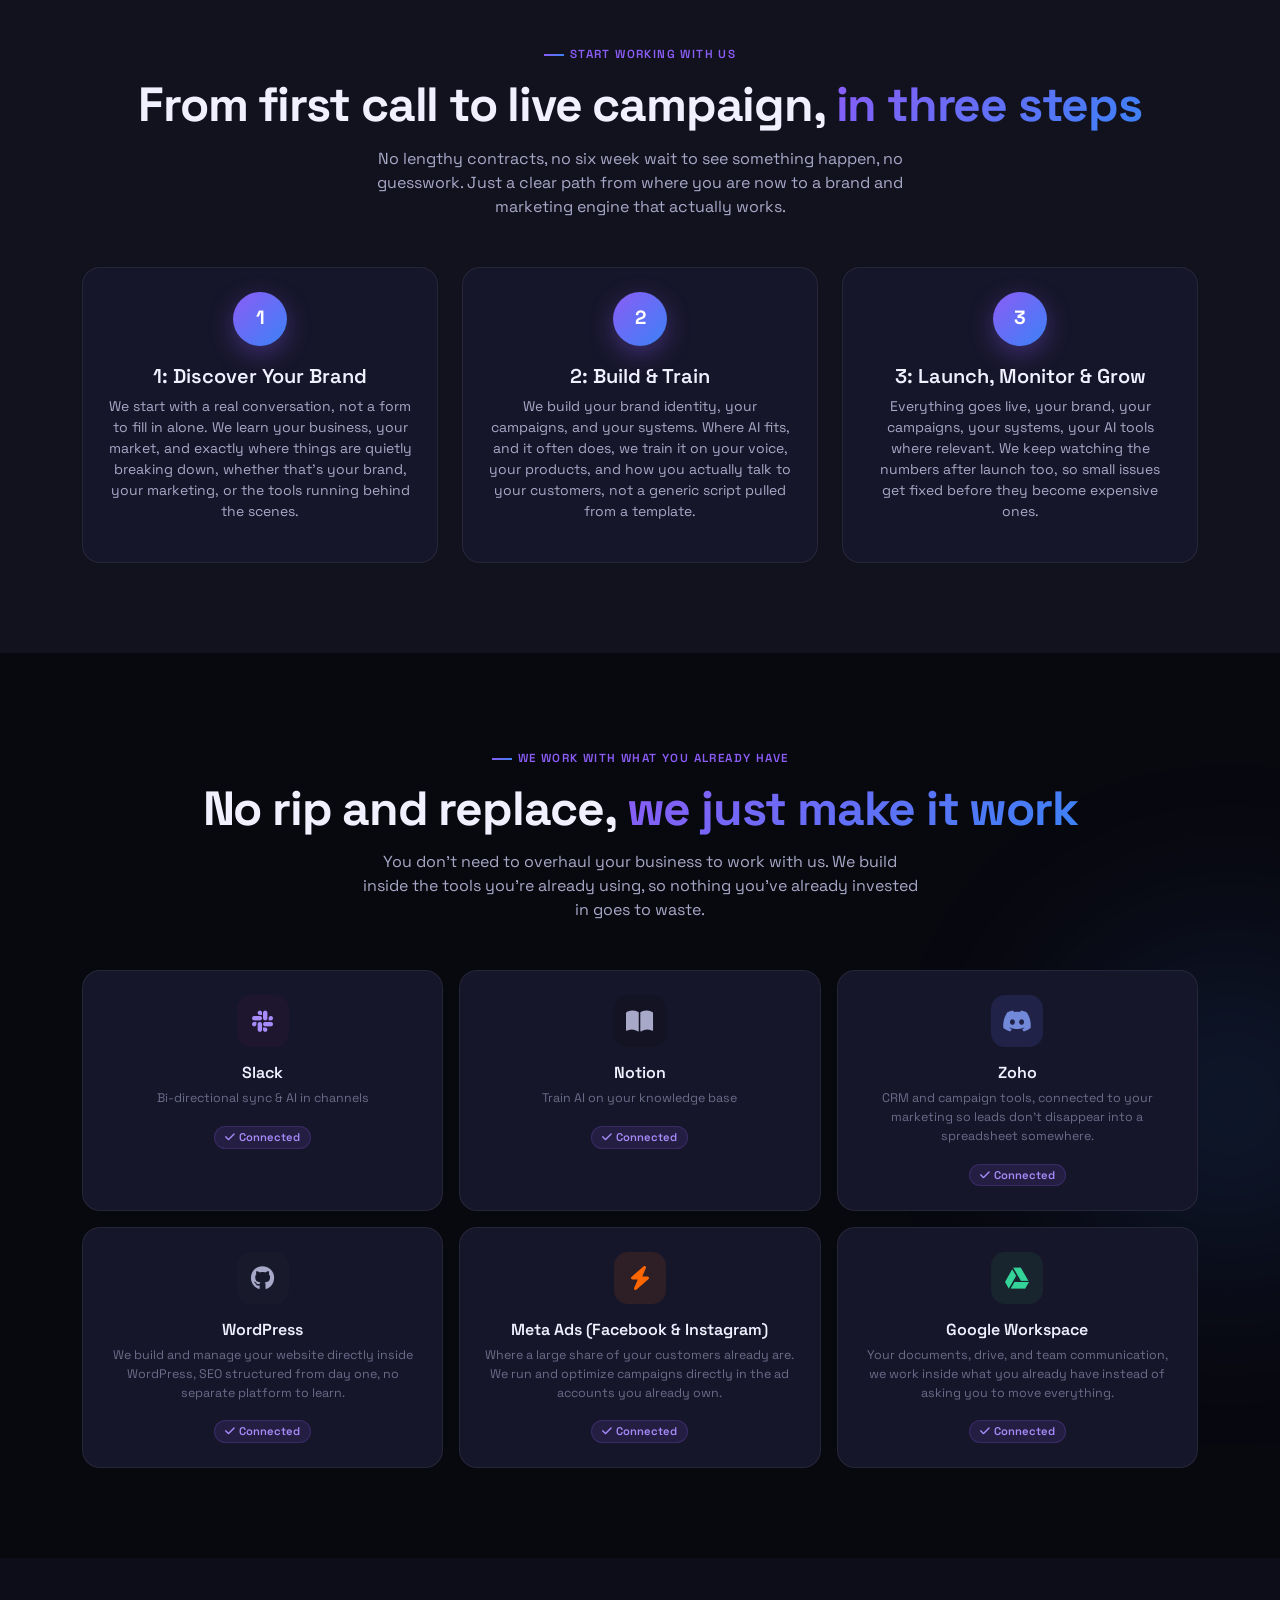
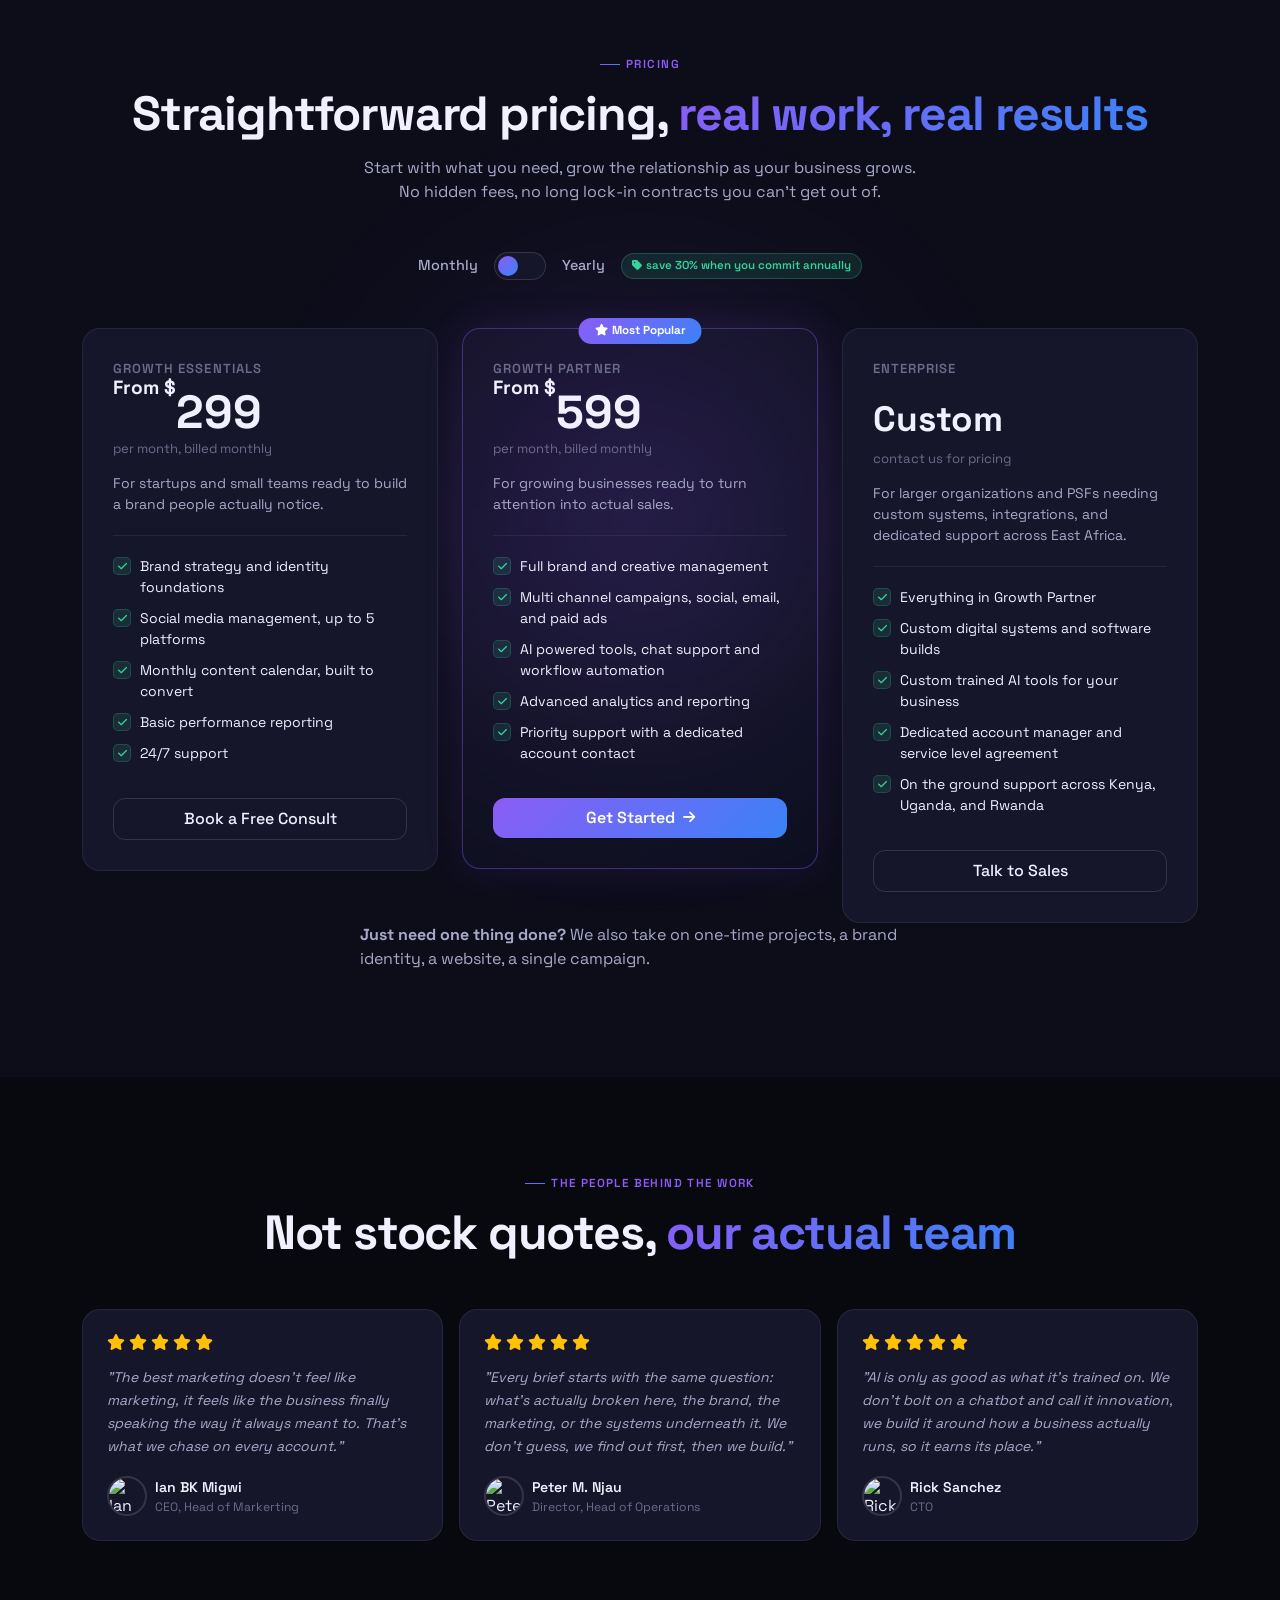
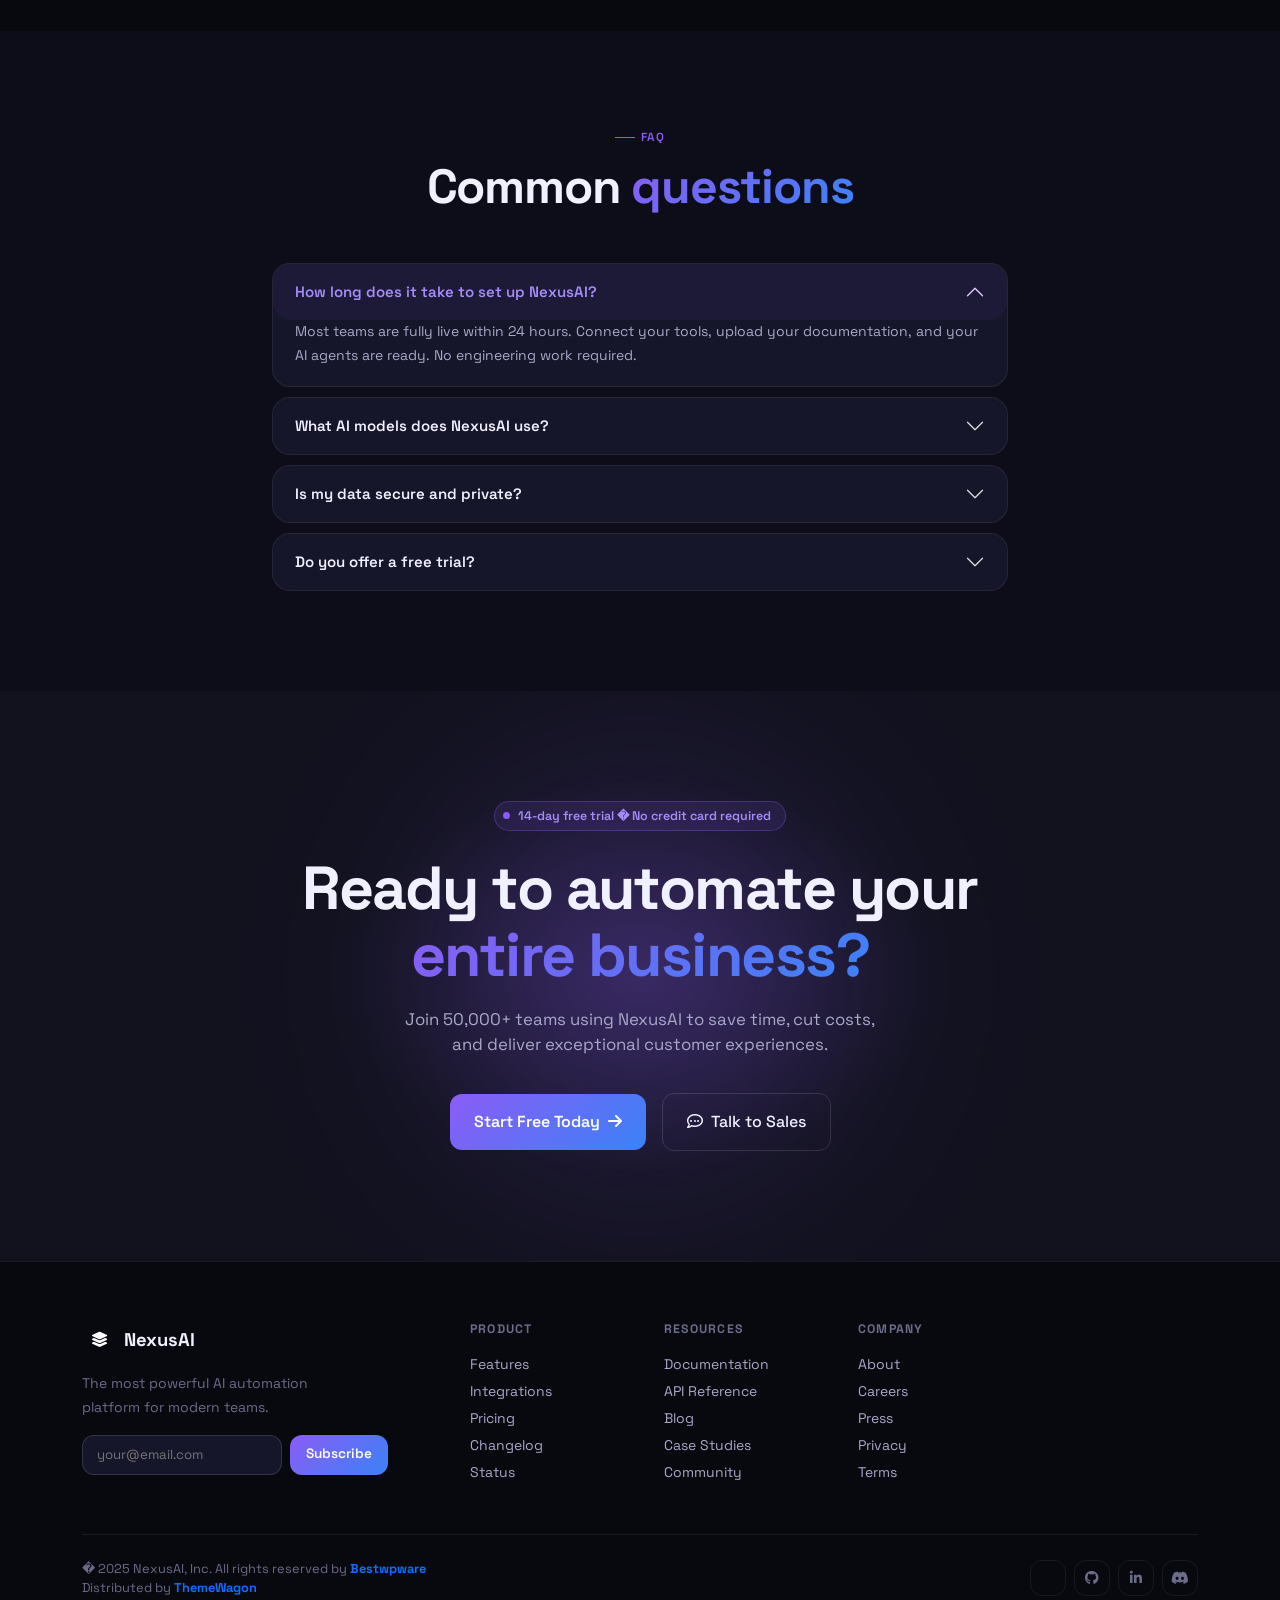
==== commit 219af74f: "Update testimonials section in index.html" ====
--- a/index.html
+++ b/index.html
@@ -474,6 +474,8 @@
                      </div>
                   </div>
                </div>
+                <p class="ssub mx-auto"><strong>Just need one thing done?</strong> We also take on one-time projects, a brand identity, a website, a single campaign.</p>
+         
             </div>
          </section>
          
@@ -481,19 +483,19 @@
          <section id="testimonials" class="sp">
             <div class="container">
                <div class="text-center mb-5 rv">
-                  <span class="slbl">Testimonials</span>
-                  <h2 class="stitle">Loved by <span class="gt">10,000+ teams</span></h2>
+                  <span class="slbl">The People Behind the Work</span>
+                  <h2 class="stitle">Not stock quotes, <span class="gt">our actual team</span></h2>
                </div>
                <div class="row g-3">
                   <div class="col-md-4 rv">
                      <div class="gc p-4 h-100">
                         <div class="d-flex gap-1 mb-3"><i class="fa-solid fa-star text-warning"></i><i class="fa-solid fa-star text-warning"></i><i class="fa-solid fa-star text-warning"></i><i class="fa-solid fa-star text-warning"></i><i class="fa-solid fa-star text-warning"></i></div>
-                        <p style="font-size:.875rem;color:var(--tx2);line-height:1.65;font-style:italic;margin-bottom:18px">"NexusAI reduced our support ticket volume by 78% in the first month. It's like hiring a 50-person support team overnight."</p>
+                        <p style="font-size:.875rem;color:var(--tx2);line-height:1.65;font-style:italic;margin-bottom:18px">"The best marketing doesn't feel like marketing, it feels like the business finally speaking the way it always meant to. That's what we chase on every account."</p>
                         <div class="d-flex align-items-center gap-2">
-                           <img class="tav" src="https://images.unsplash.com/photo-1494790108377-be9c29b29330?w=80&h=80&fit=crop&crop=face" alt="Sarah">
+                           <img class="tav" src="https://drive.google.com/file/d/1WuAllM0I5TjHQG6zNGhrzIxUA93D9sbG/view?usp=sharing" alt="Ian">
                            <div>
-                              <div style="font-size:.88rem;font-weight:600">Sarah Chen</div>
-                              <div style="font-size:.76rem;color:var(--tx3)">Head of CX, Stripe</div>
+                              <div style="font-size:.88rem;font-weight:600">Ian BK Migwi</div>
+                              <div style="font-size:.76rem;color:var(--tx3)">CEO, Head of Markerting</div>
                            </div>
                         </div>
                      </div>
@@ -501,12 +503,12 @@
                   <div class="col-md-4 rv" style="transition-delay:.1s">
                      <div class="gc p-4 h-100">
                         <div class="d-flex gap-1 mb-3"><i class="fa-solid fa-star text-warning"></i><i class="fa-solid fa-star text-warning"></i><i class="fa-solid fa-star text-warning"></i><i class="fa-solid fa-star text-warning"></i><i class="fa-solid fa-star text-warning"></i></div>
-                        <p style="font-size:.875rem;color:var(--tx2);line-height:1.65;font-style:italic;margin-bottom:18px">"Response quality is genuinely better than most human agents. The Slack integration means our AI always has full context."</p>
+                        <p style="font-size:.875rem;color:var(--tx2);line-height:1.65;font-style:italic;margin-bottom:18px">"Every brief starts with the same question: what's actually broken here, the brand, the marketing, or the systems underneath it. We don't guess, we find out first, then we build."</p>
                         <div class="d-flex align-items-center gap-2">
-                           <img class="tav" src="https://images.unsplash.com/photo-1507003211169-0a1dd7228f2d?w=80&h=80&fit=crop&crop=face" alt="Marcus">
+                           <img class="tav" src="" alt="Peter">
                            <div>
-                              <div style="font-size:.88rem;font-weight:600">Marcus Johnson</div>
-                              <div style="font-size:.76rem;color:var(--tx3)">CTO, Linear</div>
+                              <div style="font-size:.88rem;font-weight:600">Peter M. Njau</div>
+                              <div style="font-size:.76rem;color:var(--tx3)">Director, Head of Operations</div>
                            </div>
                         </div>
                      </div>
@@ -514,12 +516,12 @@
                   <div class="col-md-4 rv" style="transition-delay:.2s">
                      <div class="gc p-4 h-100">
                         <div class="d-flex gap-1 mb-3"><i class="fa-solid fa-star text-warning"></i><i class="fa-solid fa-star text-warning"></i><i class="fa-solid fa-star text-warning"></i><i class="fa-solid fa-star text-warning"></i><i class="fa-solid fa-star text-warning"></i></div>
-                        <p style="font-size:.875rem;color:var(--tx2);line-height:1.65;font-style:italic;margin-bottom:18px">"$18K saved in the first month just from automated support. The ROI was immediate and staggering."</p>
+                        <p style="font-size:.875rem;color:var(--tx2);line-height:1.65;font-style:italic;margin-bottom:18px">"AI is only as good as what it's trained on. We don't bolt on a chatbot and call it innovation, we build it around how a business actually runs, so it earns its place."</p>
                         <div class="d-flex align-items-center gap-2">
-                           <img class="tav" src="https://images.unsplash.com/photo-1438761681033-6461ffad8d80?w=80&h=80&fit=crop&crop=face" alt="Priya">
+                           <img class="tav" src="https://images.unsplash.com/photo-1507003211169-0a1dd7228f2d?w=80&h=80&fit=crop&crop=face" alt="Rick">
                            <div>
-                              <div style="font-size:.88rem;font-weight:600">Priya Patel</div>
-                              <div style="font-size:.76rem;color:var(--tx3)">COO, Vercel</div>
+                              <div style="font-size:.88rem;font-weight:600">Rick Sanchez</div>
+                              <div style="font-size:.76rem;color:var(--tx3)">CTO</div>
                            </div>
                         </div>
                      </div>
@@ -527,6 +529,7 @@
                </div>
             </div>
          </section>
+         
          <!-- FAQ -->
          <section id="faq" class="sp" style="background:var(--bg2)">
             <div class="container">
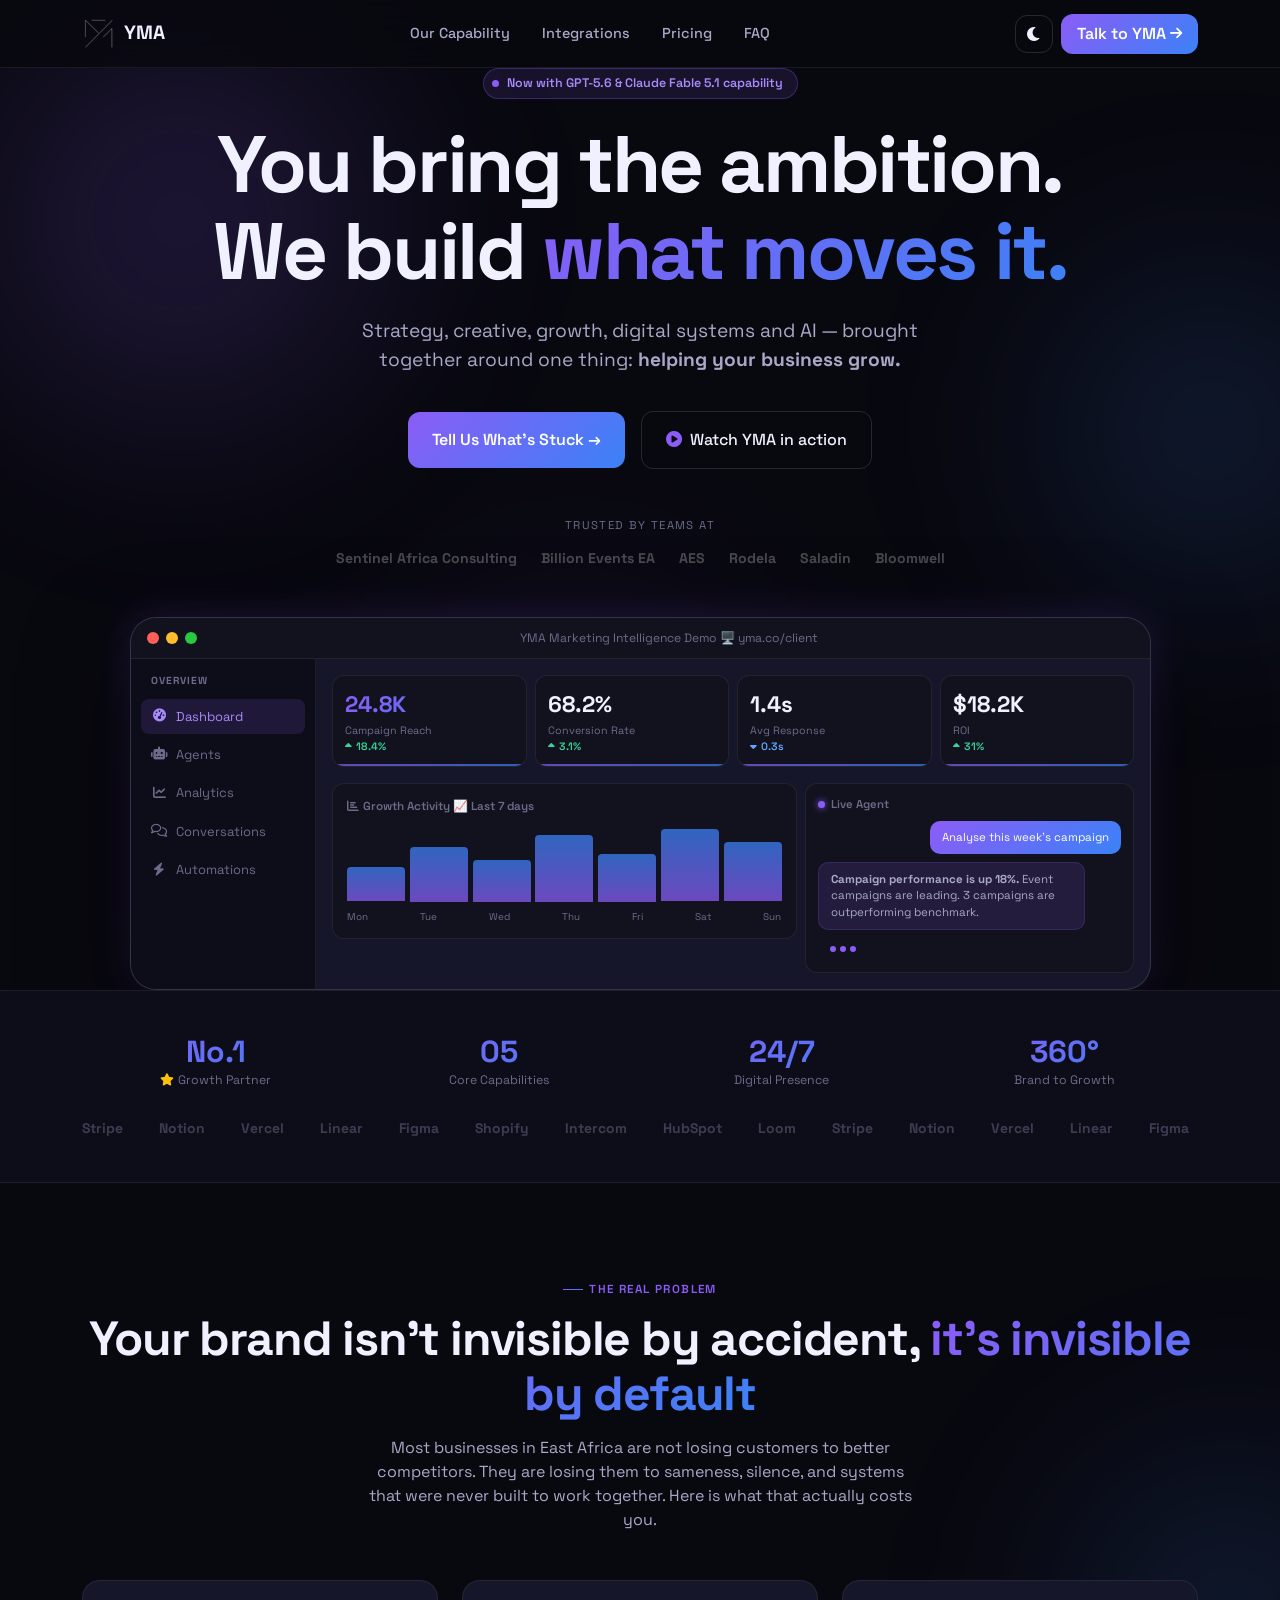
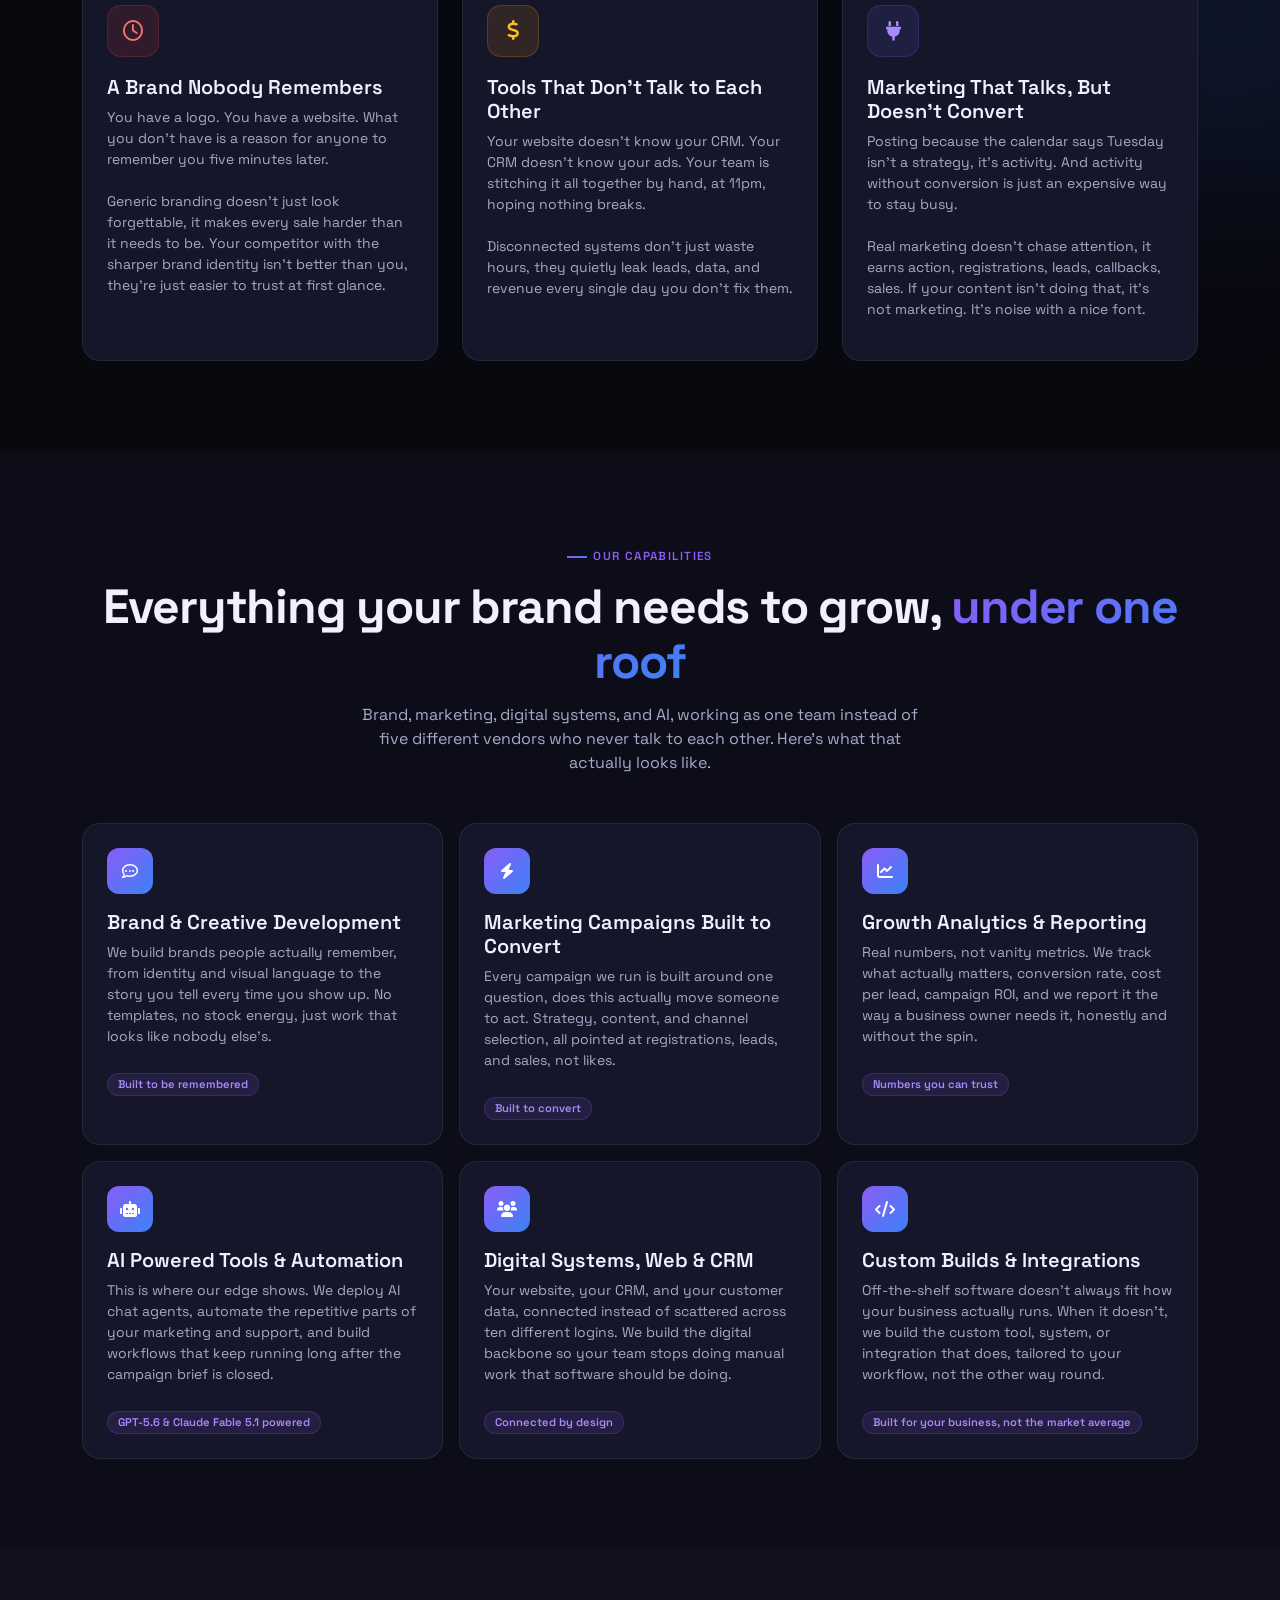
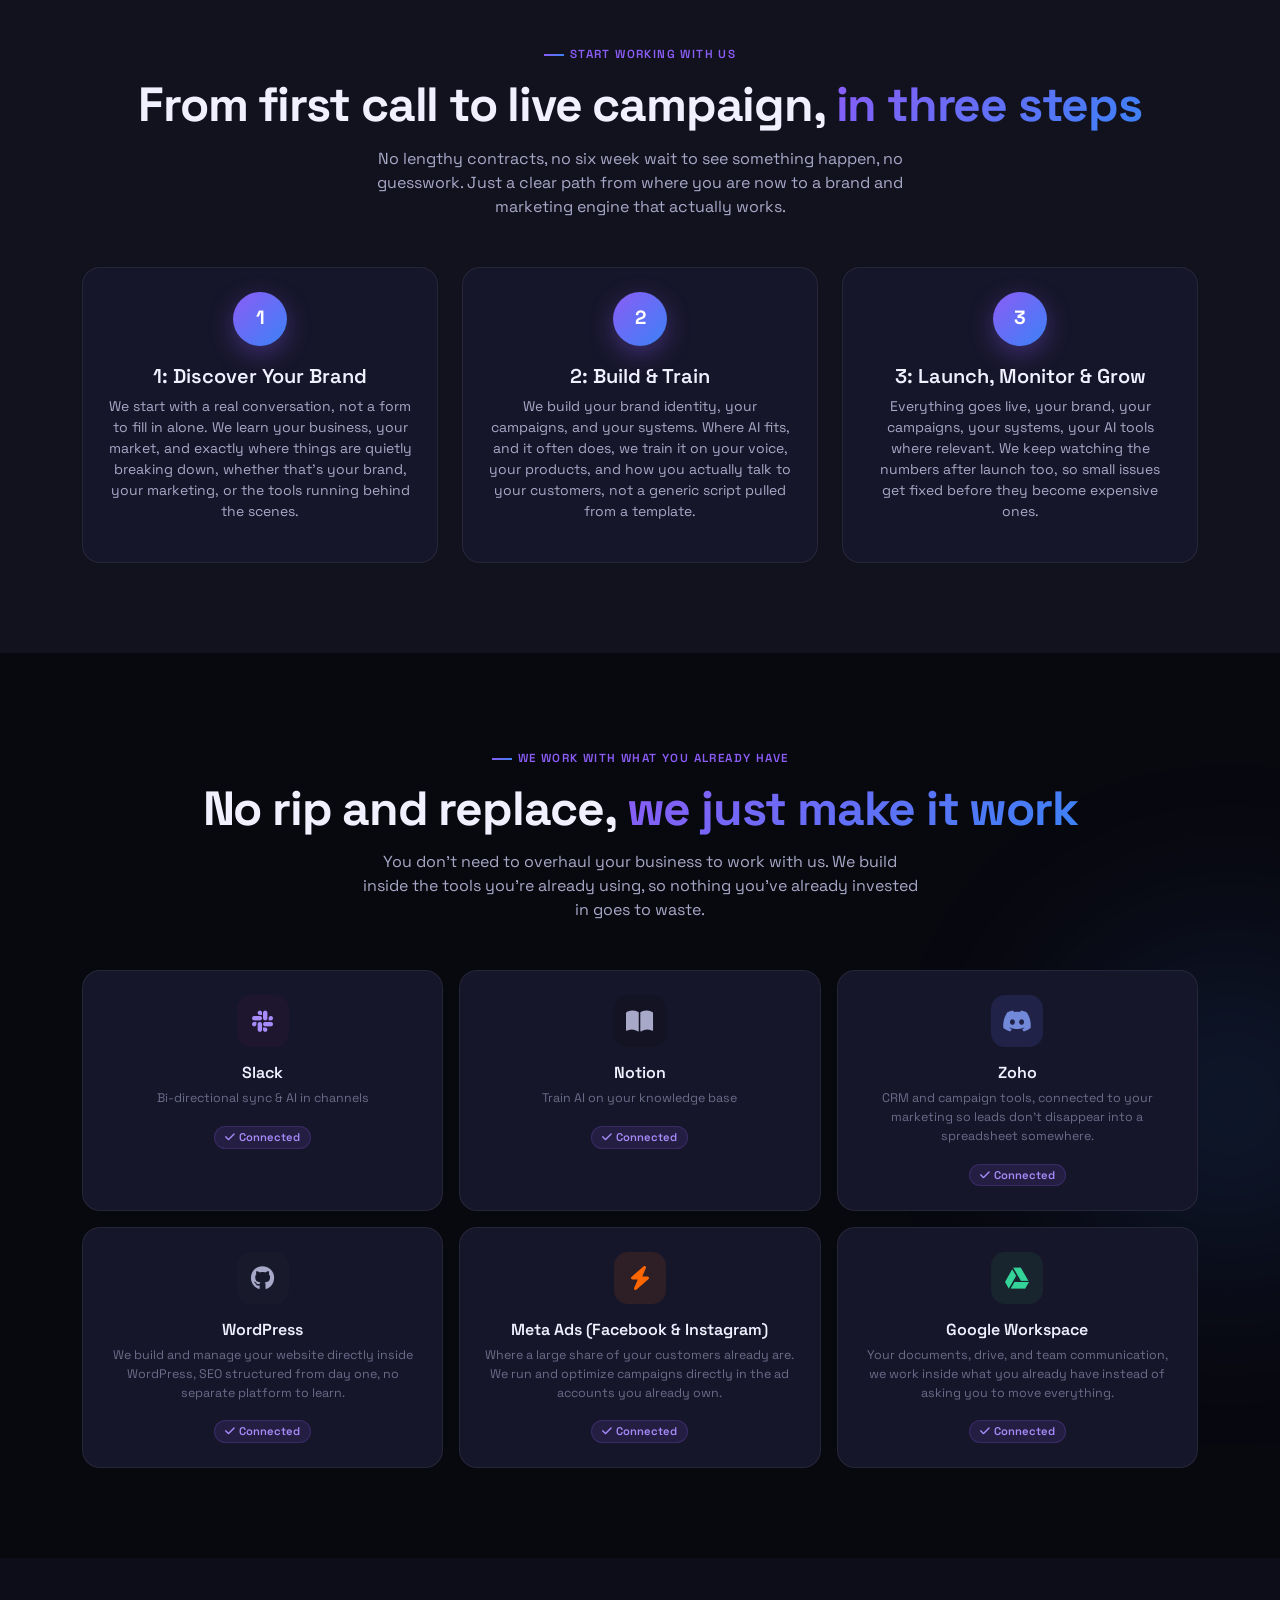
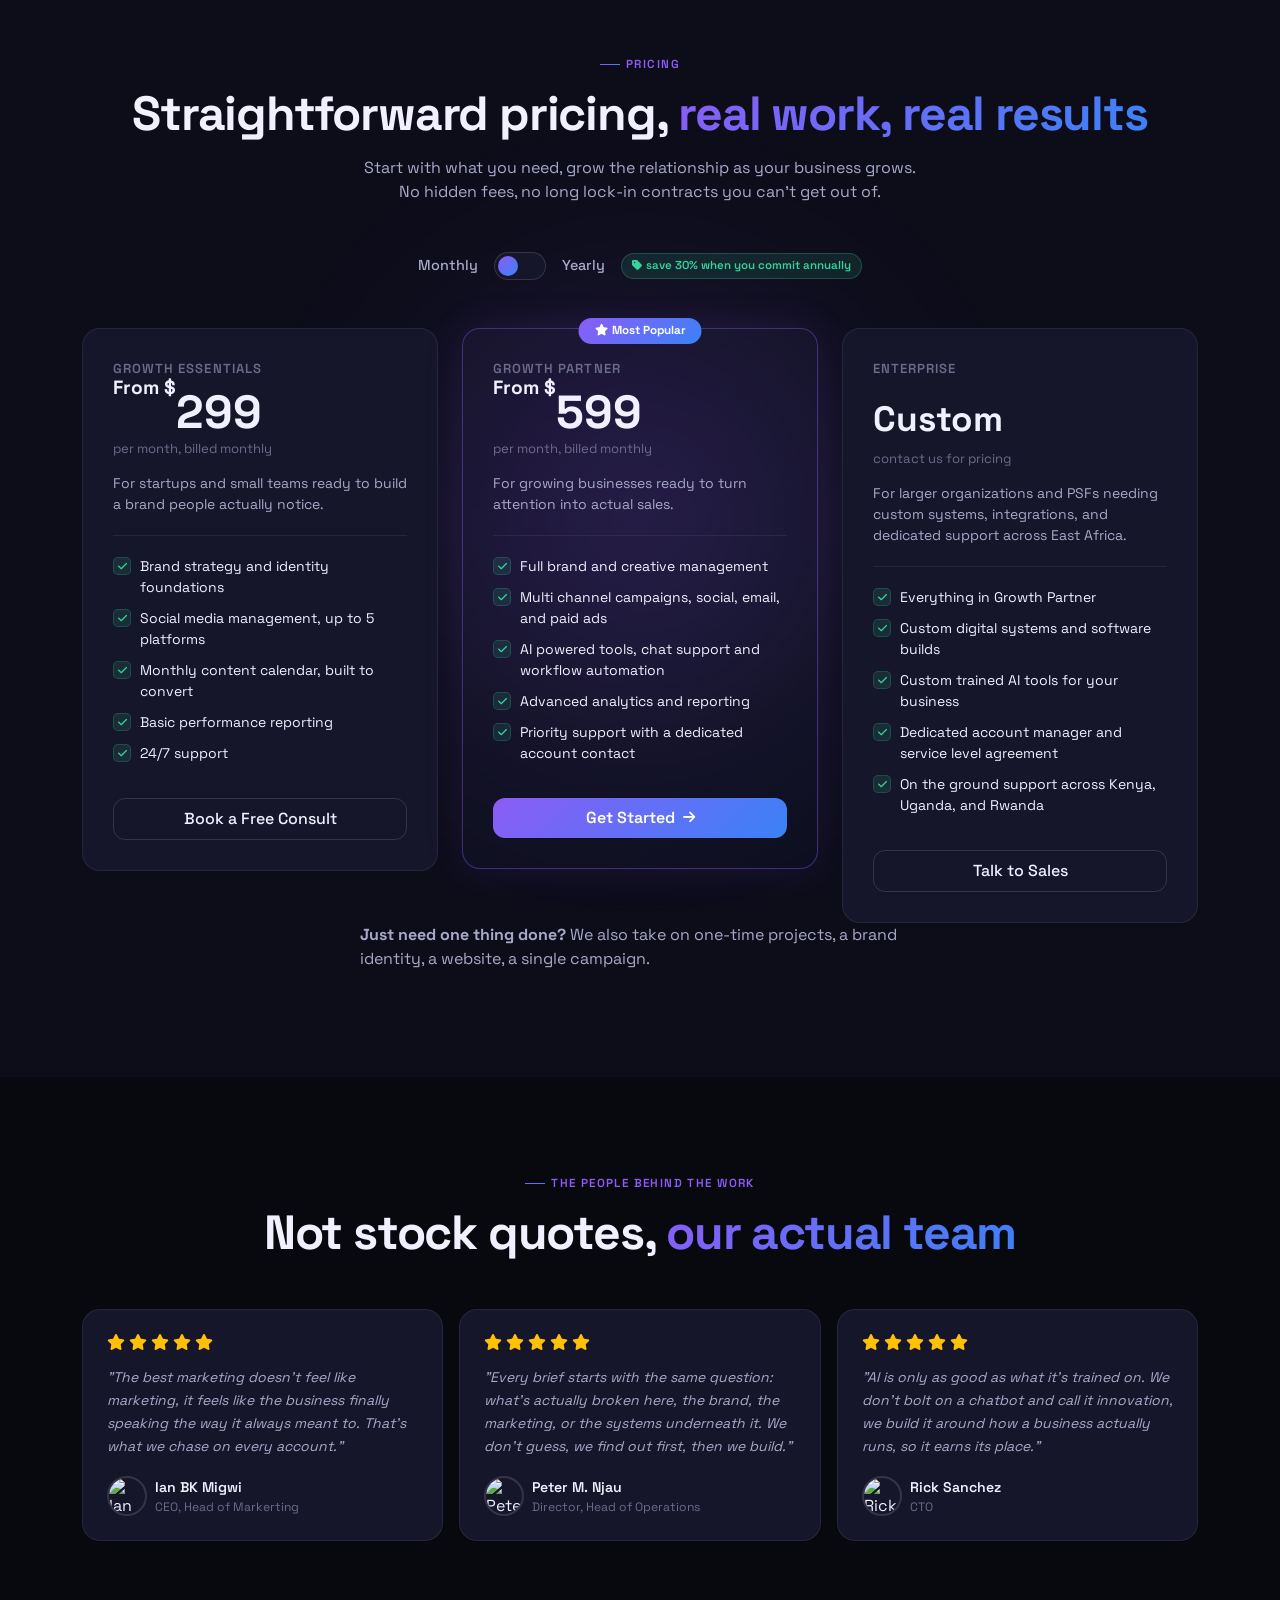
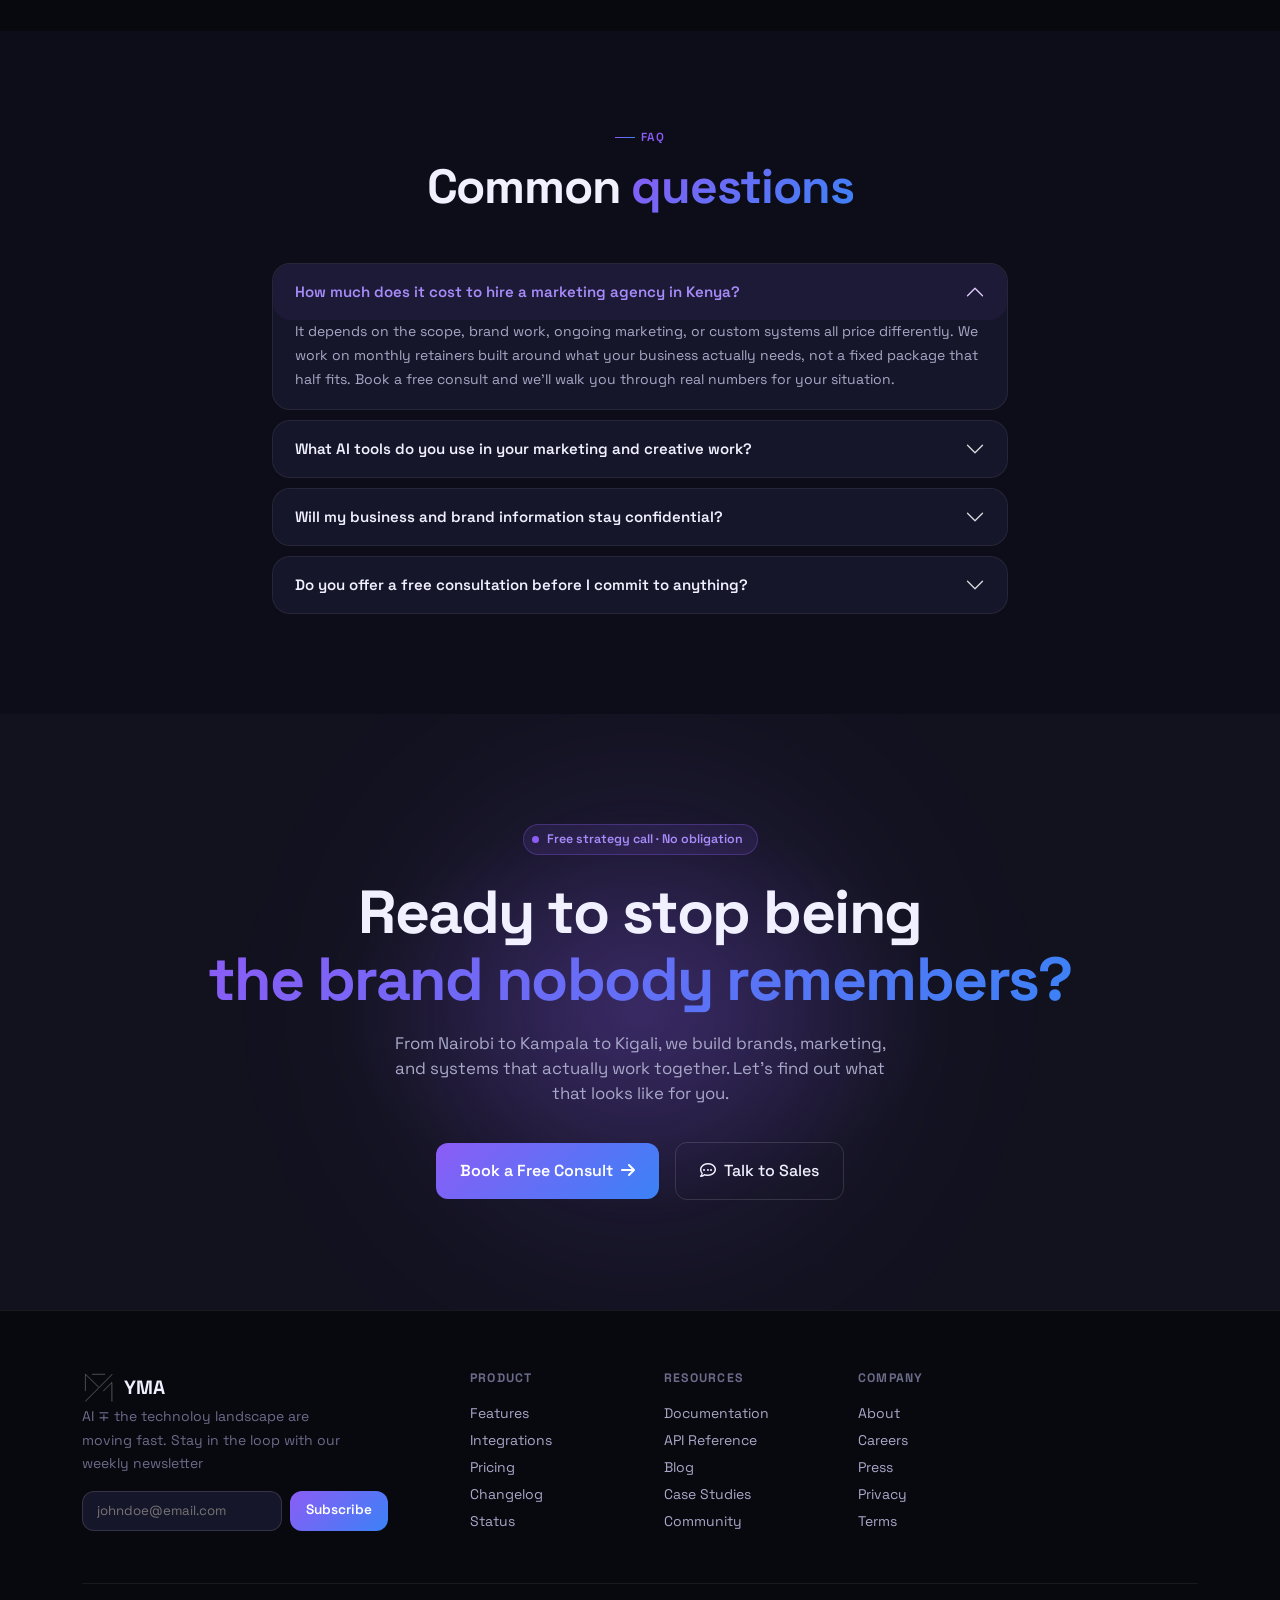
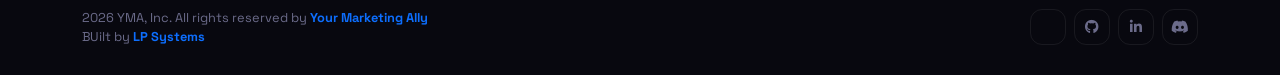
==== commit d26d60e3: "Update FAQ section and footer content" ====
--- a/index.html
+++ b/index.html
@@ -530,7 +530,7 @@
             </div>
          </section>
          
-         <!-- FAQ -->
+       <!-- FAQ -->
          <section id="faq" class="sp" style="background:var(--bg2)">
             <div class="container">
                <div class="text-center mb-5 rv">
@@ -541,27 +541,27 @@
                   <div class="col-lg-8">
                      <div class="accordion acco" id="faqAcc">
                         <div class="accordion-item">
-                           <h2 class="accordion-header"><button class="accordion-button" type="button" data-bs-toggle="collapse" data-bs-target="#f1">How long does it take to set up NexusAI?</button></h2>
+                           <h2 class="accordion-header"><button class="accordion-button" type="button" data-bs-toggle="collapse" data-bs-target="#f1">How much does it cost to hire a marketing agency in Kenya?</button></h2>
                            <div id="f1" class="accordion-collapse collapse show" data-bs-parent="#faqAcc">
-                              <div class="accordion-body">Most teams are fully live within 24 hours. Connect your tools, upload your documentation, and your AI agents are ready. No engineering work required.</div>
+                              <div class="accordion-body">It depends on the scope, brand work, ongoing marketing, or custom systems all price differently. We work on monthly retainers built around what your business actually needs, not a fixed package that half fits. Book a free consult and we'll walk you through real numbers for your situation.</div>
                            </div>
                         </div>
                         <div class="accordion-item">
-                           <h2 class="accordion-header"><button class="accordion-button collapsed" type="button" data-bs-toggle="collapse" data-bs-target="#f2">What AI models does NexusAI use?</button></h2>
+                           <h2 class="accordion-header"><button class="accordion-button collapsed" type="button" data-bs-toggle="collapse" data-bs-target="#f2">What AI tools do you use in your marketing and creative work?</button></h2>
                            <div id="f2" class="accordion-collapse collapse" data-bs-parent="#faqAcc">
-                              <div class="accordion-body">We support GPT-4o, Claude 3.5 Sonnet, Gemini Pro, and Llama 3. You choose the model per agent based on cost and performance requirements.</div>
+                              <div class="accordion-body">We work with leading AI models, including GPT-5.6 and Claude Fable 5.1, choosing whichever fits the task best rather than forcing one tool to do everything. AI supports the work, our strategy and creative judgment still lead it.</div>
                            </div>
                         </div>
                         <div class="accordion-item">
-                           <h2 class="accordion-header"><button class="accordion-button collapsed" type="button" data-bs-toggle="collapse" data-bs-target="#f3">Is my data secure and private?</button></h2>
+                           <h2 class="accordion-header"><button class="accordion-button collapsed" type="button" data-bs-toggle="collapse" data-bs-target="#f3">Will my business and brand information stay confidential?</button></h2>
                            <div id="f3" class="accordion-collapse collapse" data-bs-parent="#faqAcc">
-                              <div class="accordion-body">Absolutely. All data is encrypted at rest and in transit. We are SOC 2 Type II certified and GDPR compliant. Your data is never used to train AI models.</div>
+                              <div class="accordion-body">Yes. Your strategy, data, and campaign performance stay between your business and our team. We don't share client information, and we don't take on directly competing businesses in the same market without being upfront with you about it first.</div>
                            </div>
                         </div>
                         <div class="accordion-item">
-                           <h2 class="accordion-header"><button class="accordion-button collapsed" type="button" data-bs-toggle="collapse" data-bs-target="#f4">Do you offer a free trial?</button></h2>
+                           <h2 class="accordion-header"><button class="accordion-button collapsed" type="button" data-bs-toggle="collapse" data-bs-target="#f4">Do you offer a free consultation before I commit to anything?</button></h2>
                            <div id="f4" class="accordion-collapse collapse" data-bs-parent="#faqAcc">
-                              <div class="accordion-body">Yes � 14 days free on any plan, no credit card required. You get access to all features. If you're not satisfied, we'll give you a full refund, no questions asked.</div>
+                              <div class="accordion-body">Yes, every relationship starts with a free strategy conversation, no cost and no obligation. We learn your business first, then tell you honestly whether we're the right fit before any money changes hands.</div>
                            </div>
                         </div>
                      </div>
@@ -569,33 +569,38 @@
                </div>
             </div>
          </section>
-         <!-- FINAL CTA -->
+         
+      <!-- FINAL CTA -->
          <section id="cta">
             <div class="aur aur-a" style="top:50%;left:50%;transform:translate(-50%,-50%)"></div>
             <div style="position:absolute;top:50%;left:50%;transform:translate(-50%,-50%);width:600px;height:400px;background:radial-gradient(ellipse,rgba(139,92,246,.2),transparent 70%);pointer-events:none"></div>
             <div class="container position-relative" style="z-index:2">
                <div class="rv">
-                  <span class="hbadge mb-4 d-inline-flex"><span class="bdot"></span>14-day free trial � No credit card required</span>
-                  <h2 style="font-size:clamp(2rem,5vw,3.8rem);font-weight:700;letter-spacing:-.025em;line-height:1.1;margin-bottom:18px">Ready to automate your<br><span class="gt">entire business?</span></h2>
-                  <p style="font-size:1.05rem;color:var(--tx2);max-width:500px;margin:0 auto 36px">Join 50,000+ teams using NexusAI to save time, cut costs, and deliver exceptional customer experiences.</p>
+                  <span class="hbadge mb-4 d-inline-flex"><span class="bdot"></span>Free strategy call · No obligation</span>
+                  <h2 style="font-size:clamp(2rem,5vw,3.8rem);font-weight:700;letter-spacing:-.025em;line-height:1.1;margin-bottom:18px">Ready to stop being<br><span class="gt">the brand nobody remembers?</span></h2>
+                  <p style="font-size:1.05rem;color:var(--tx2);max-width:500px;margin:0 auto 36px">From Nairobi to Kampala to Kigali, we build brands, marketing, and systems that actually work together. Let's find out what that looks like for you.</p>
                   <div class="d-flex align-items-center justify-content-center gap-3 flex-wrap">
-                     <button class="bgrd btn px-4 py-3 fs-6" data-bs-toggle="offcanvas" data-bs-target="#lofc" onclick="swTab('signup')">Start Free Today <i class="fa-solid fa-arrow-right ms-1"></i></button>
+                     <button class="bgrd btn px-4 py-3 fs-6" data-bs-toggle="offcanvas" data-bs-target="#lofc" onclick="swTab('signup')">Book a Free Consult <i class="fa-solid fa-arrow-right ms-1"></i></button>
                      <button class="boc btn px-4 py-3 fs-6"><i class="fa-regular fa-comment-dots me-2"></i>Talk to Sales</button>
                   </div>
                </div>
             </div>
          </section>
+         
          <!-- FOOTER -->
          <footer id="foot">
             <div class="container">
                <div class="row g-5 mb-5">
                   <div class="col-lg-4">
-                     <a class="d-flex align-items-center gap-2 mb-3" href="#" style="font-size:1.15rem;font-weight:700;color:var(--tx)">
-                        <div class="logo-i"><i class="fa-solid fa-layer-group"></i></div>
-                        NexusAI
-                     </a>
-                     <p style="font-size:.875rem;color:var(--tx3);line-height:1.65;max-width:280px">The most powerful AI automation platform for modern teams.</p>
-                     <div class="d-flex gap-2 mt-3"><input class="nli" type="email" placeholder="your@email.com" style="max-width:200px"><button class="bgrd btn px-3 py-2" style="font-size:.85rem;white-space:nowrap">Subscribe</button></div>
+                    <a href="#" class="d-flex align-items-center gap-2" style="font-size:1.2rem;font-weight:700;color:var(--tx)">
+                     <!-- YMA LOGO -->
+                     <div class="logo-i">
+                          <img src="assets/yma-logo.png" alt="YMA — Your Marketing Ally">
+                     </div>
+                     <span>YMA</span>
+                  </a>
+                     <p style="font-size:.875rem;color:var(--tx3);line-height:1.65;max-width:280px">AI &mp; the technoloy landscape are moving fast. Stay in the loop with our weekly newsletter</p>
+                     <div class="d-flex gap-2 mt-3"><input class="nli" type="email" placeholder="johndoe@email.com" style="max-width:200px"><button class="bgrd btn px-3 py-2" style="font-size:.85rem;white-space:nowrap">Subscribe</button></div>
                   </div>
                   <div class="col-6 col-md-2 fcol">
                      <h5>Product</h5>
@@ -611,7 +616,7 @@
                   </div>
                </div>
                <div class="d-flex align-items-center justify-content-between flex-wrap gap-3 pt-4" style="border-top:1px solid var(--bd)">
-                  <p style="font-size:.8rem;color:var(--tx3);margin:0">� 2025 NexusAI, Inc. All rights reserved by <a target="_blank" class="text-primary fw-bold" href="https://bestwpware.com/">Bestwpware</a> <br> Distributed by <a target="_blank" class="text-primary fw-bold" href="https://themewagon.com">ThemeWagon</a> </p>
+                  <p style="font-size:.8rem;color:var(--tx3);margin:0">2026 YMA, Inc. All rights reserved by <a target="_blank" class="text-primary fw-bold" href="https://yourmally.com/">Your Marketing Ally</a> <br> BUilt by <a target="_blank" class="text-primary fw-bold" href="https://latenslink.co.ke">LP Systems</a> </p>
                   <div class="d-flex gap-2"><a href="#" class="sico"><i class="fa-brands fa-x-twitter"></i></a><a href="#" class="sico"><i class="fa-brands fa-github"></i></a><a href="#" class="sico"><i class="fa-brands fa-linkedin-in"></i></a><a href="#" class="sico"><i class="fa-brands fa-discord"></i></a></div>
                </div>
             </div>
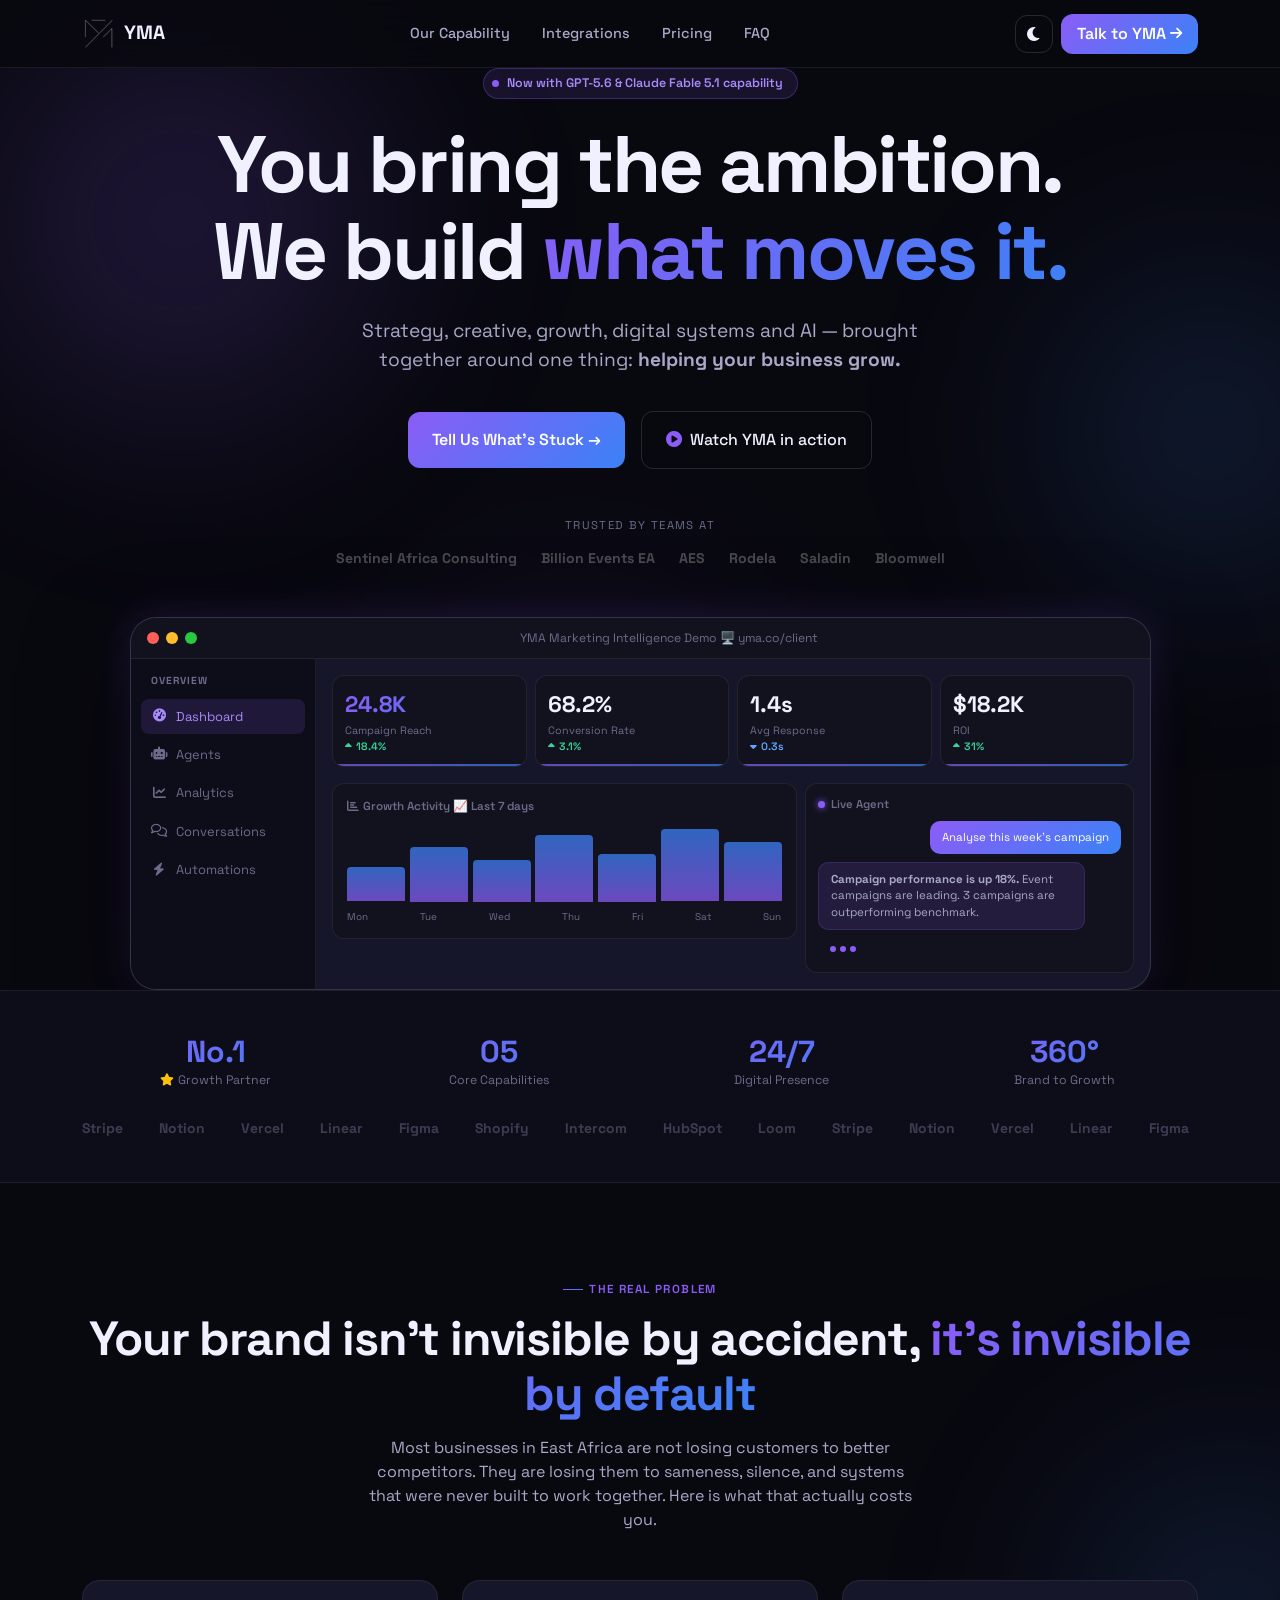
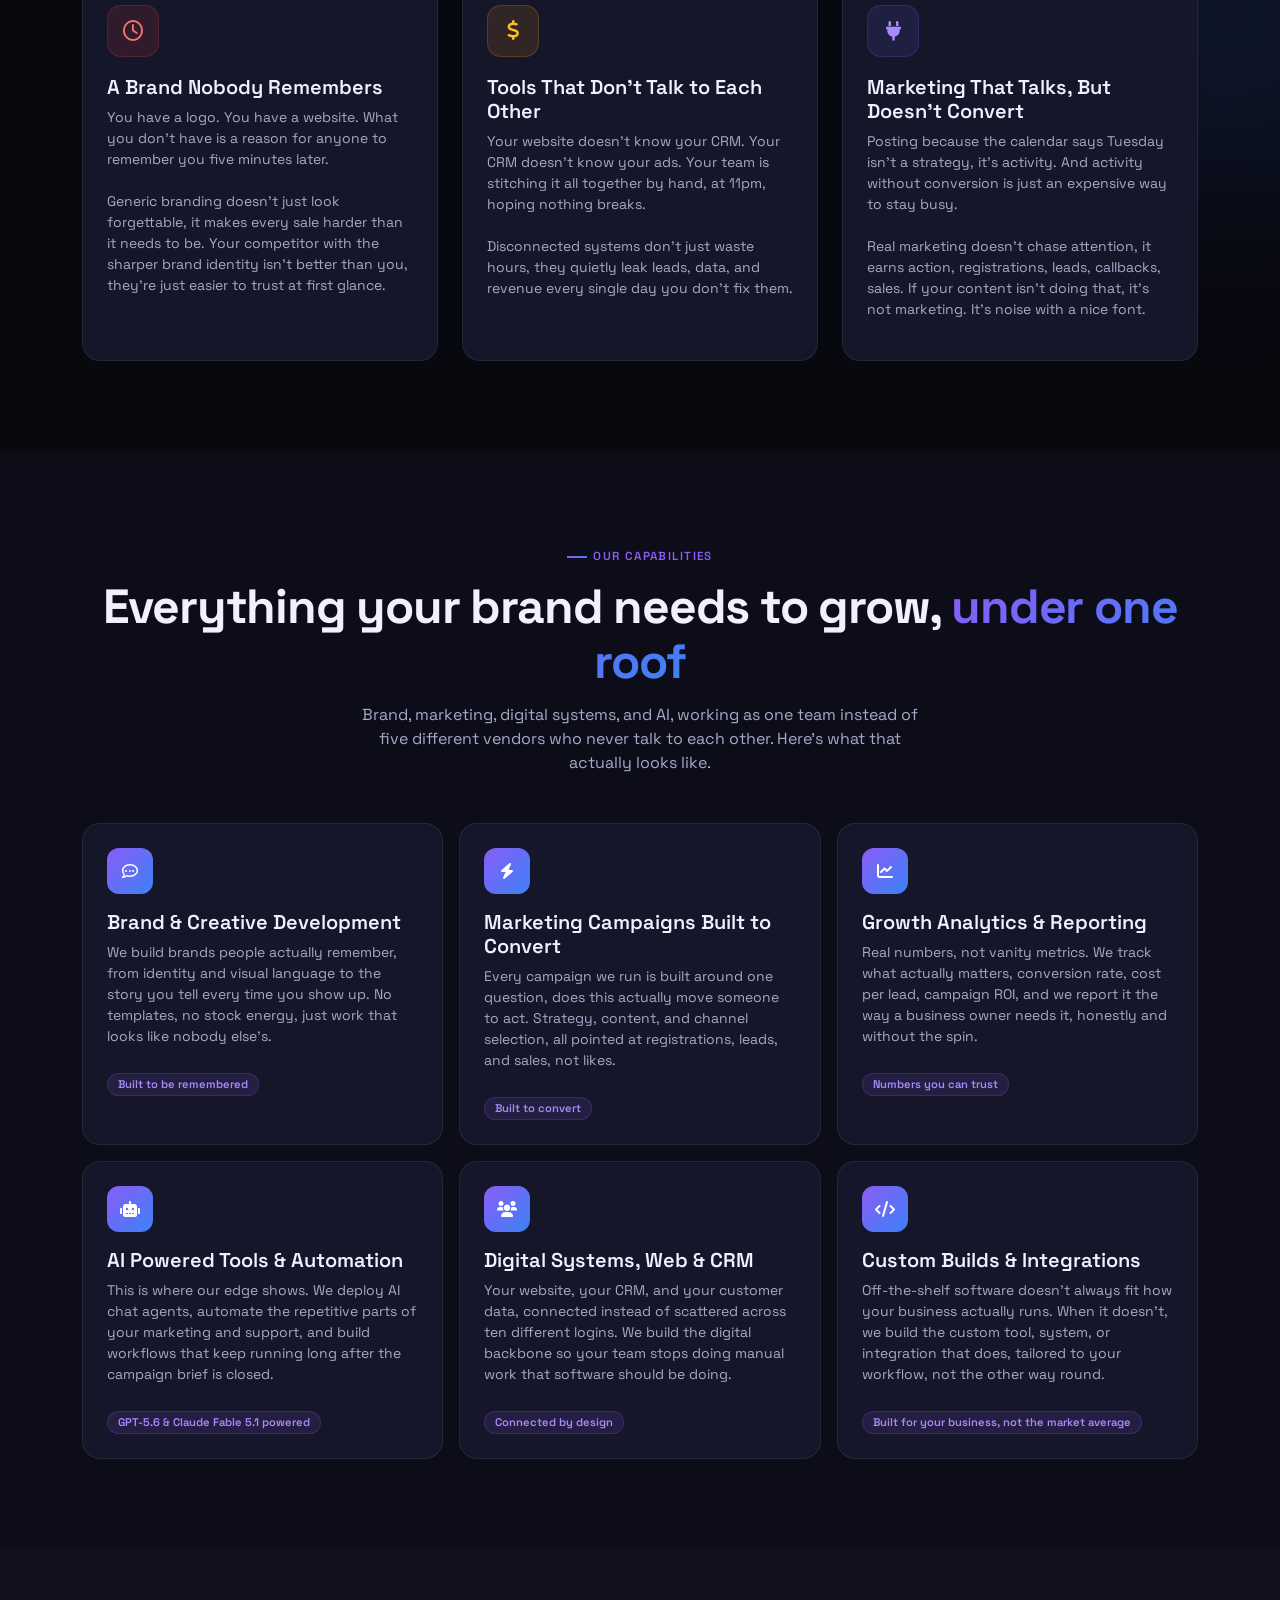
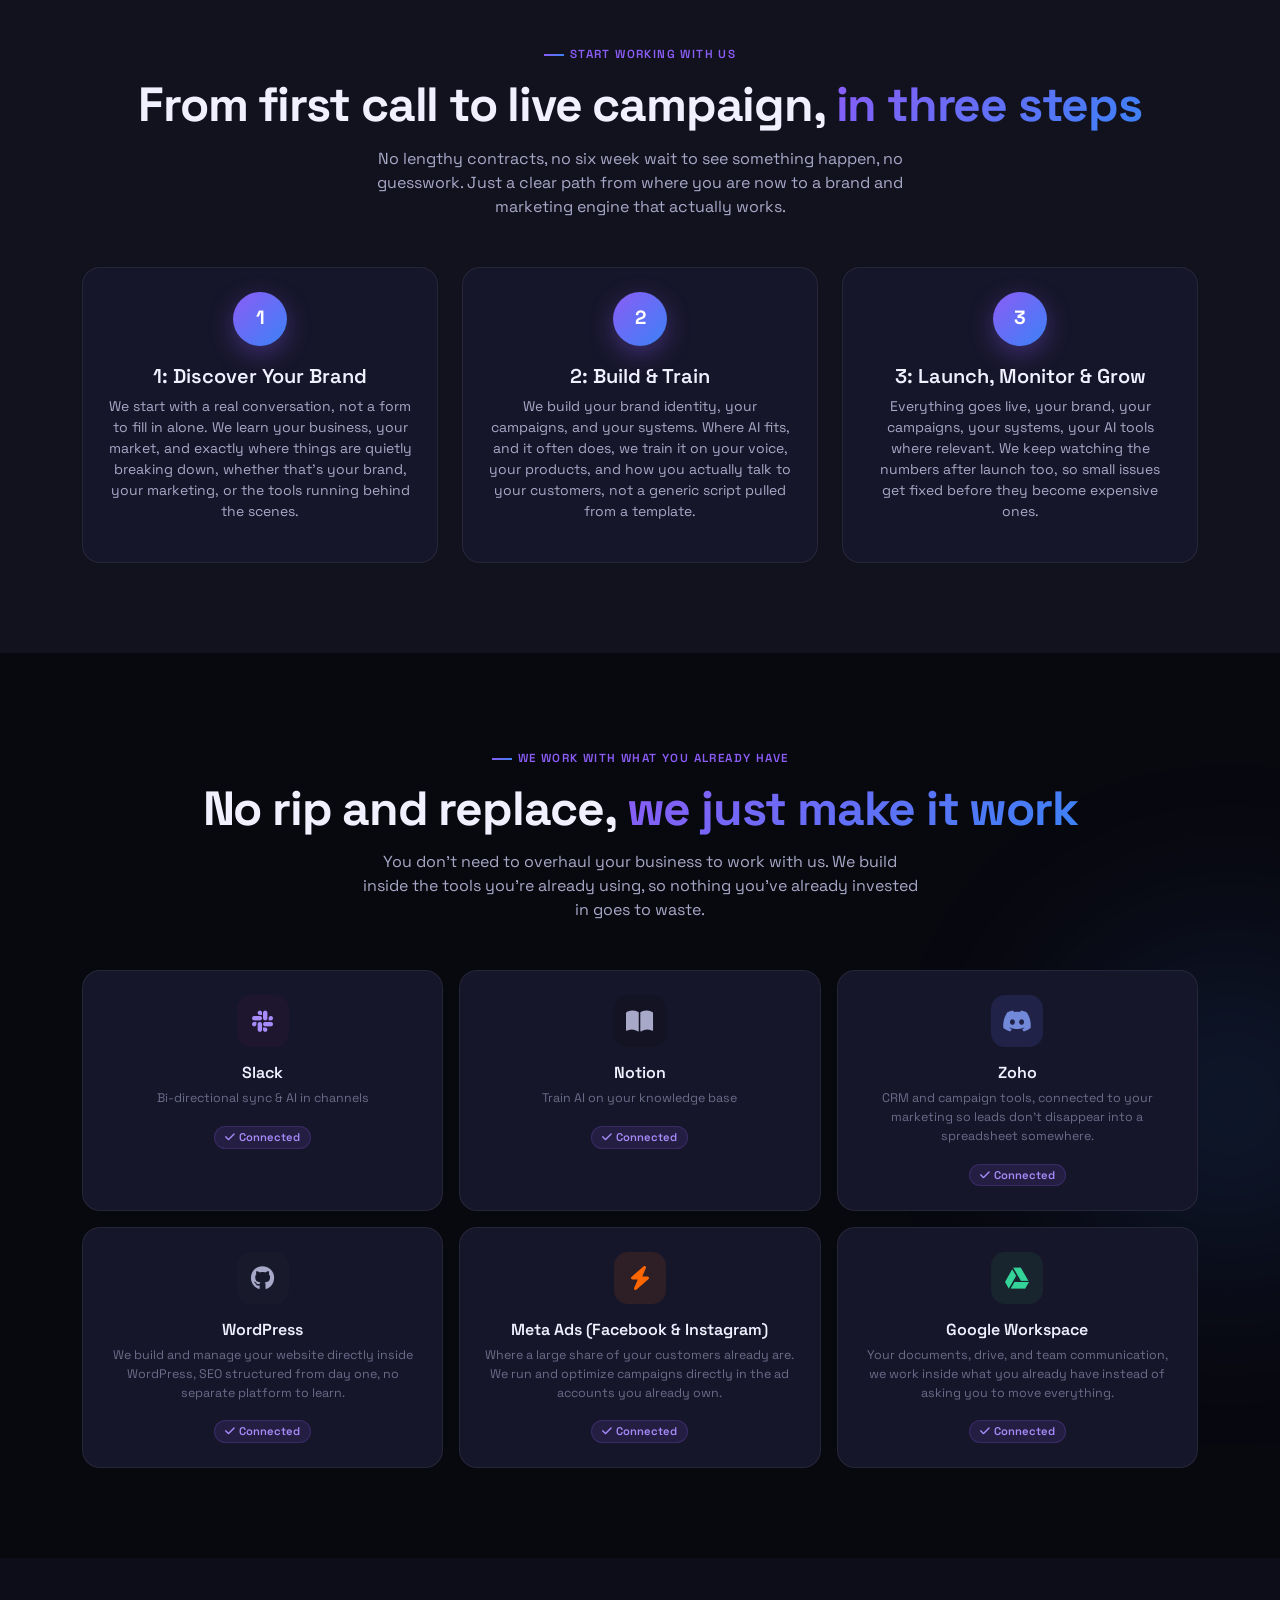
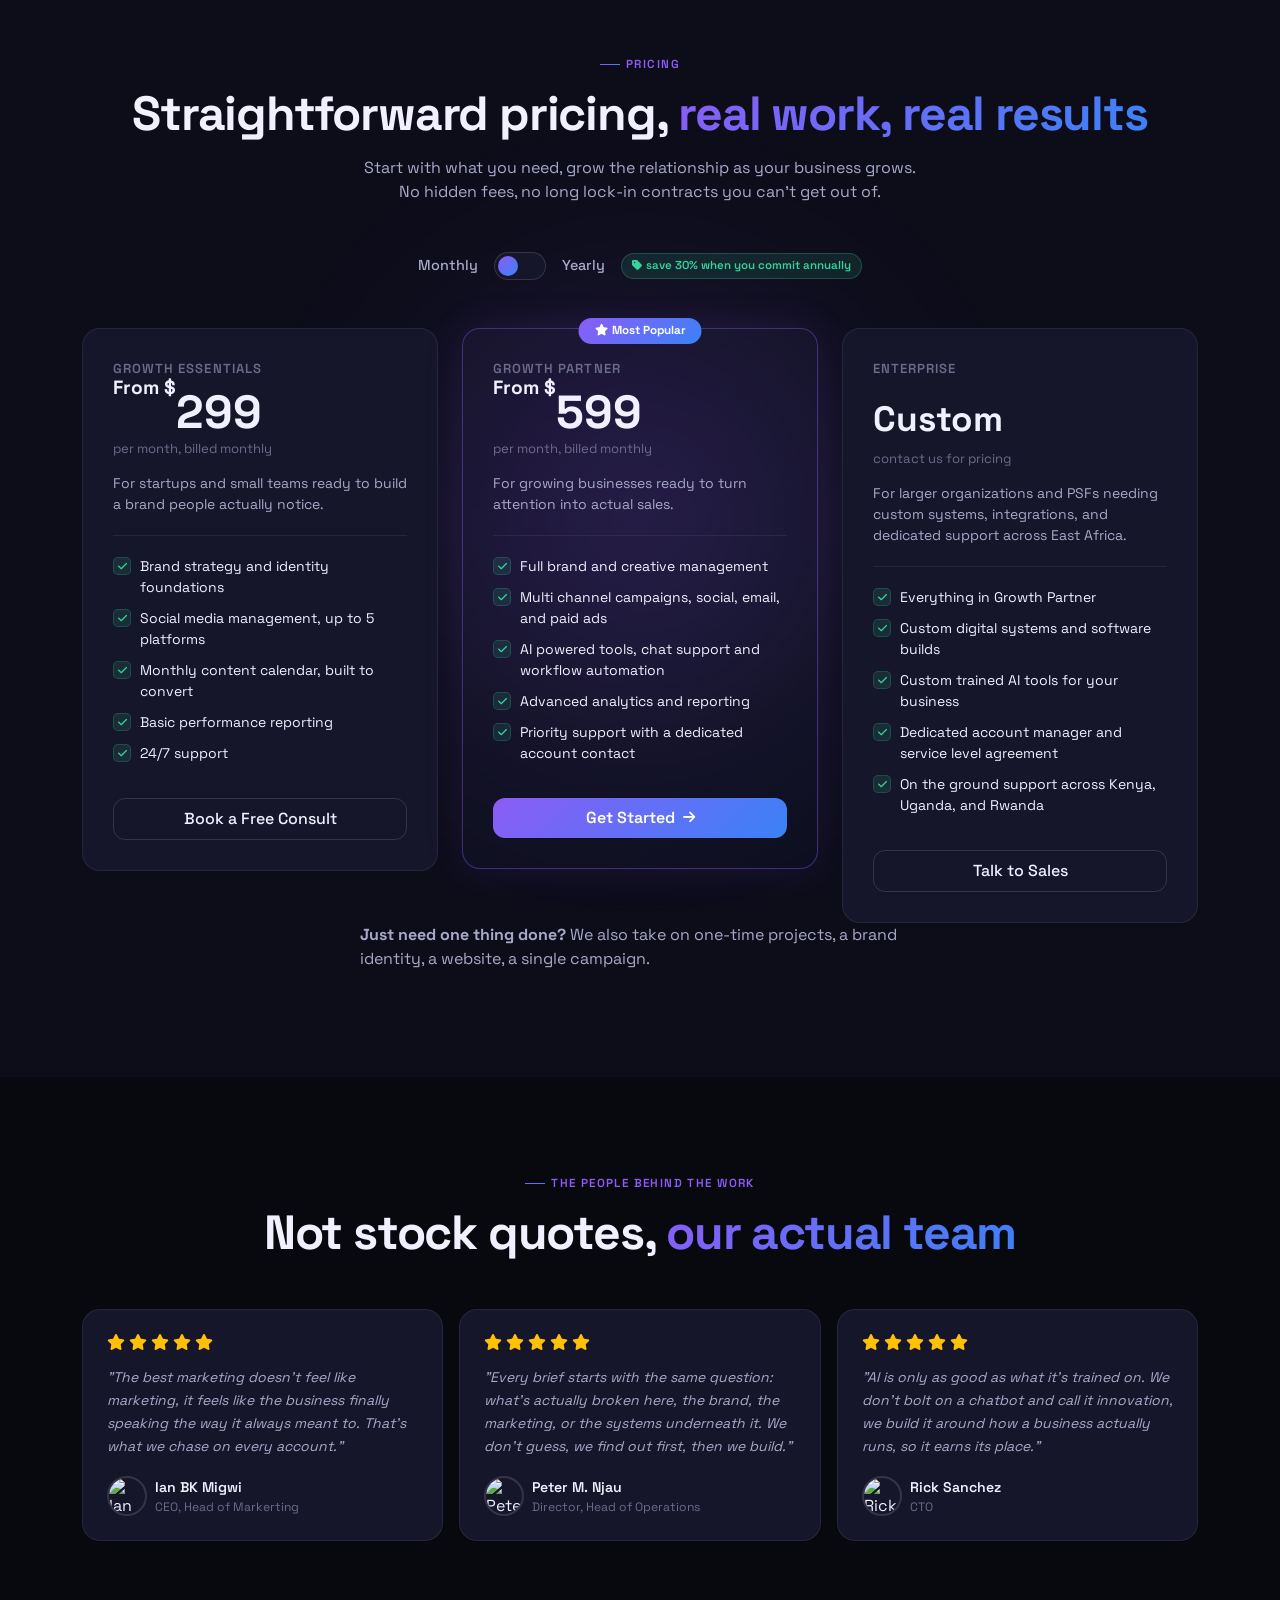
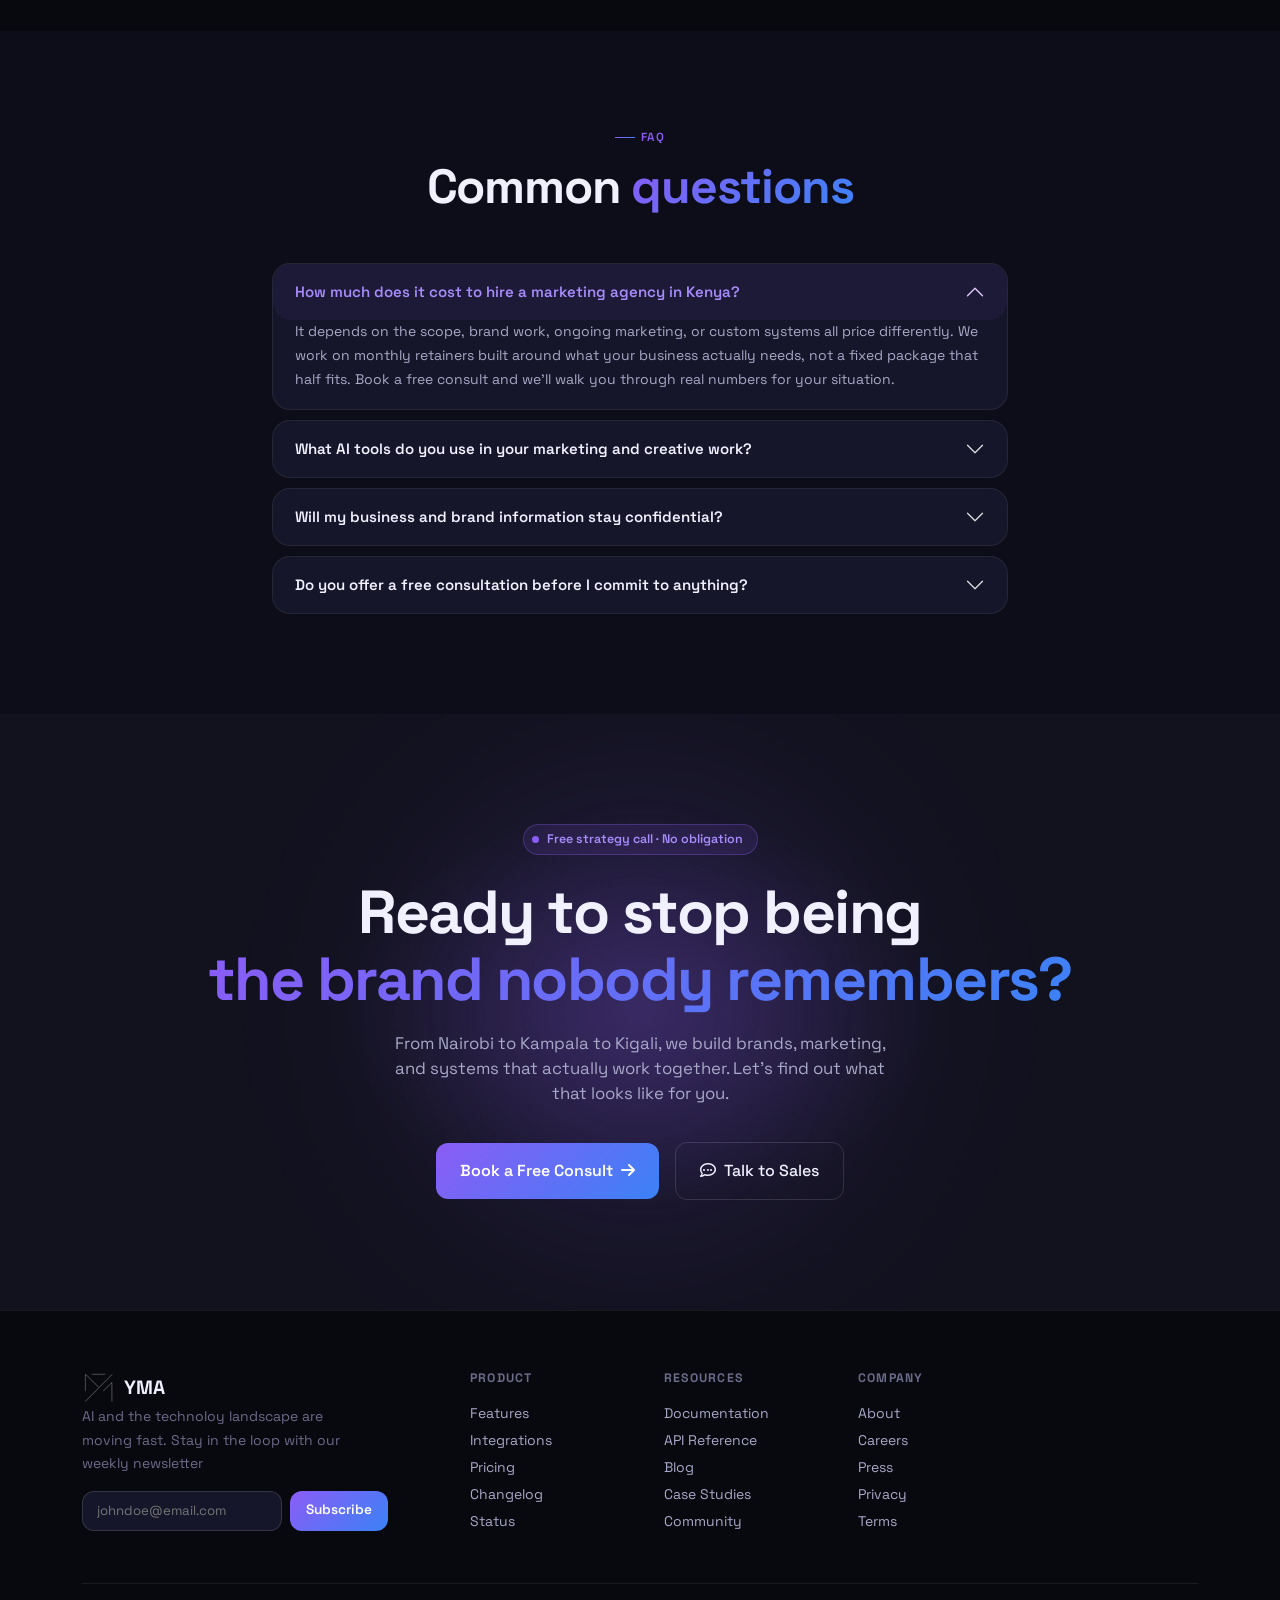
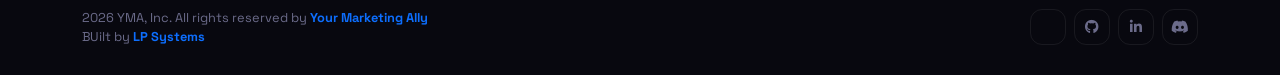
==== commit bfb9da55: "Fix typo in newsletter paragraph" ====
--- a/index.html
+++ b/index.html
@@ -599,7 +599,7 @@
                      </div>
                      <span>YMA</span>
                   </a>
-                     <p style="font-size:.875rem;color:var(--tx3);line-height:1.65;max-width:280px">AI &mp; the technoloy landscape are moving fast. Stay in the loop with our weekly newsletter</p>
+                     <p style="font-size:.875rem;color:var(--tx3);line-height:1.65;max-width:280px">AI and the technoloy landscape are moving fast. Stay in the loop with our weekly newsletter</p>
                      <div class="d-flex gap-2 mt-3"><input class="nli" type="email" placeholder="johndoe@email.com" style="max-width:200px"><button class="bgrd btn px-3 py-2" style="font-size:.85rem;white-space:nowrap">Subscribe</button></div>
                   </div>
                   <div class="col-6 col-md-2 fcol">
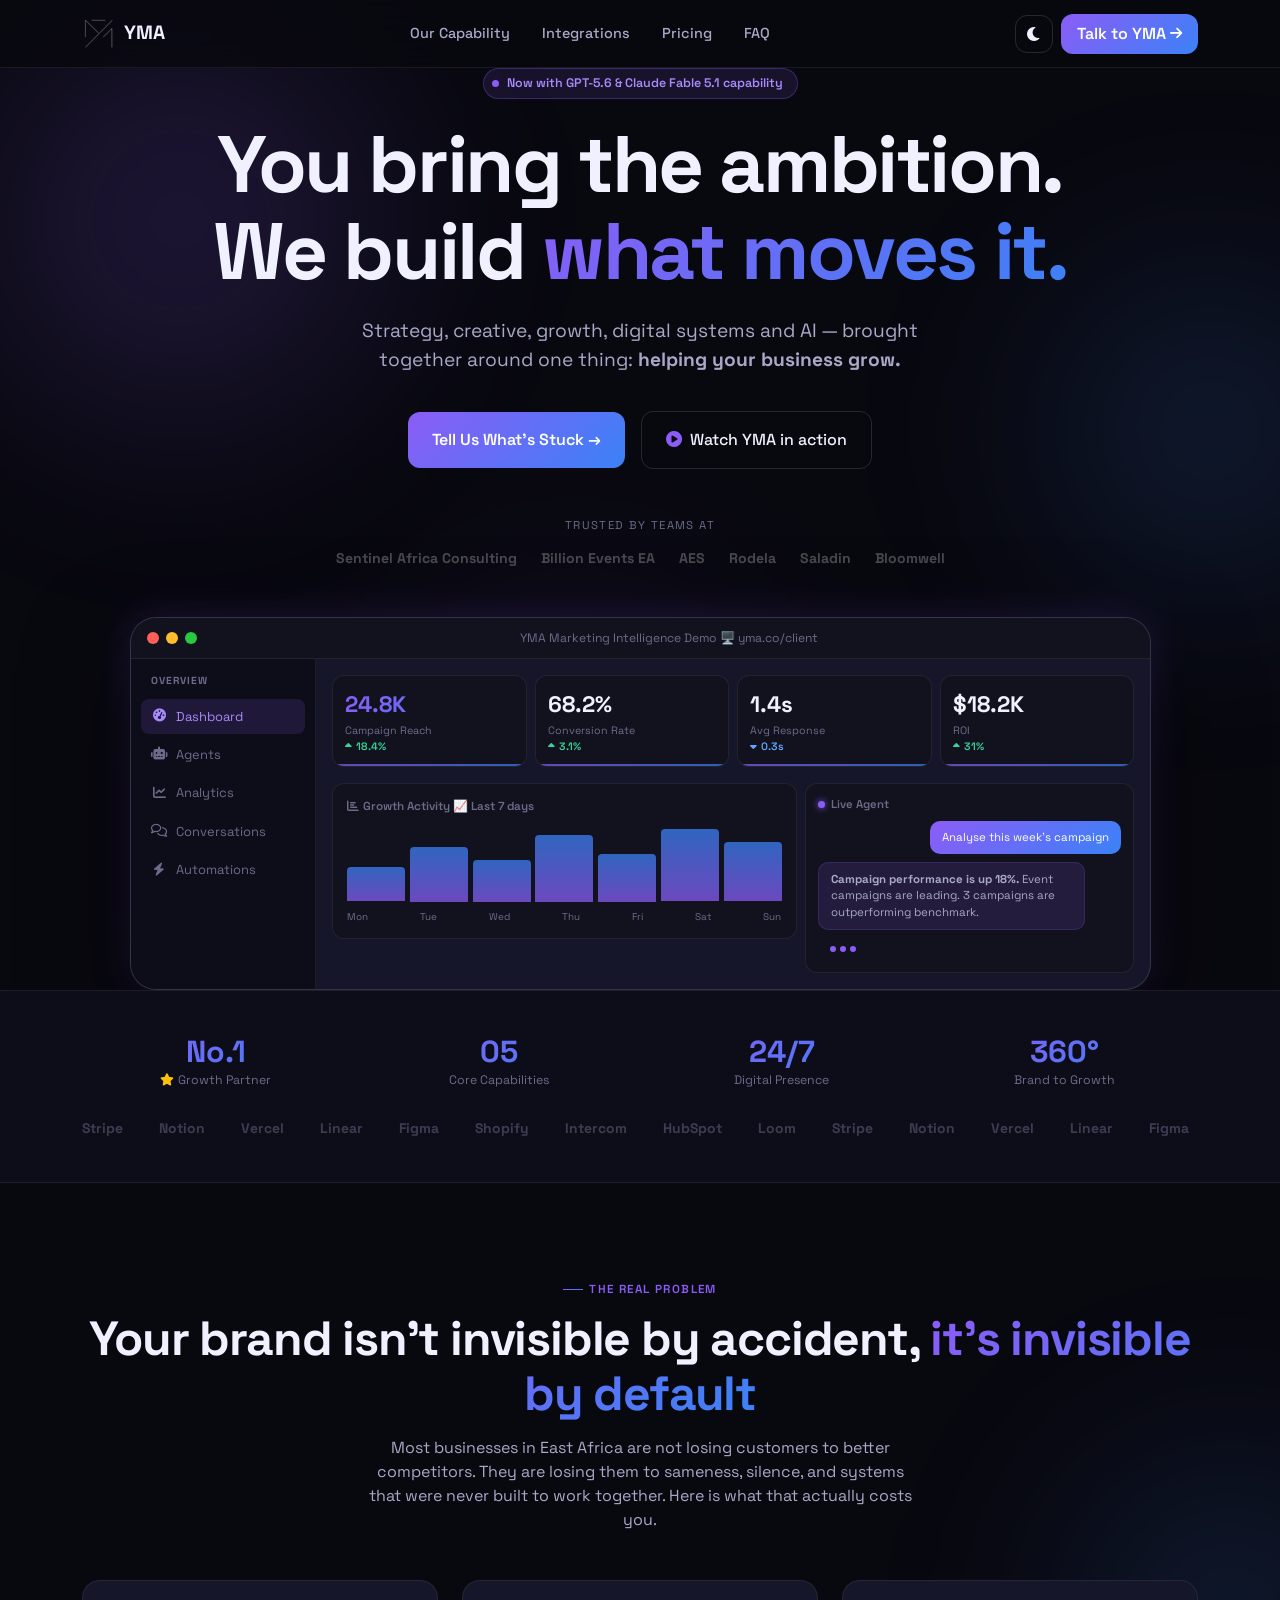
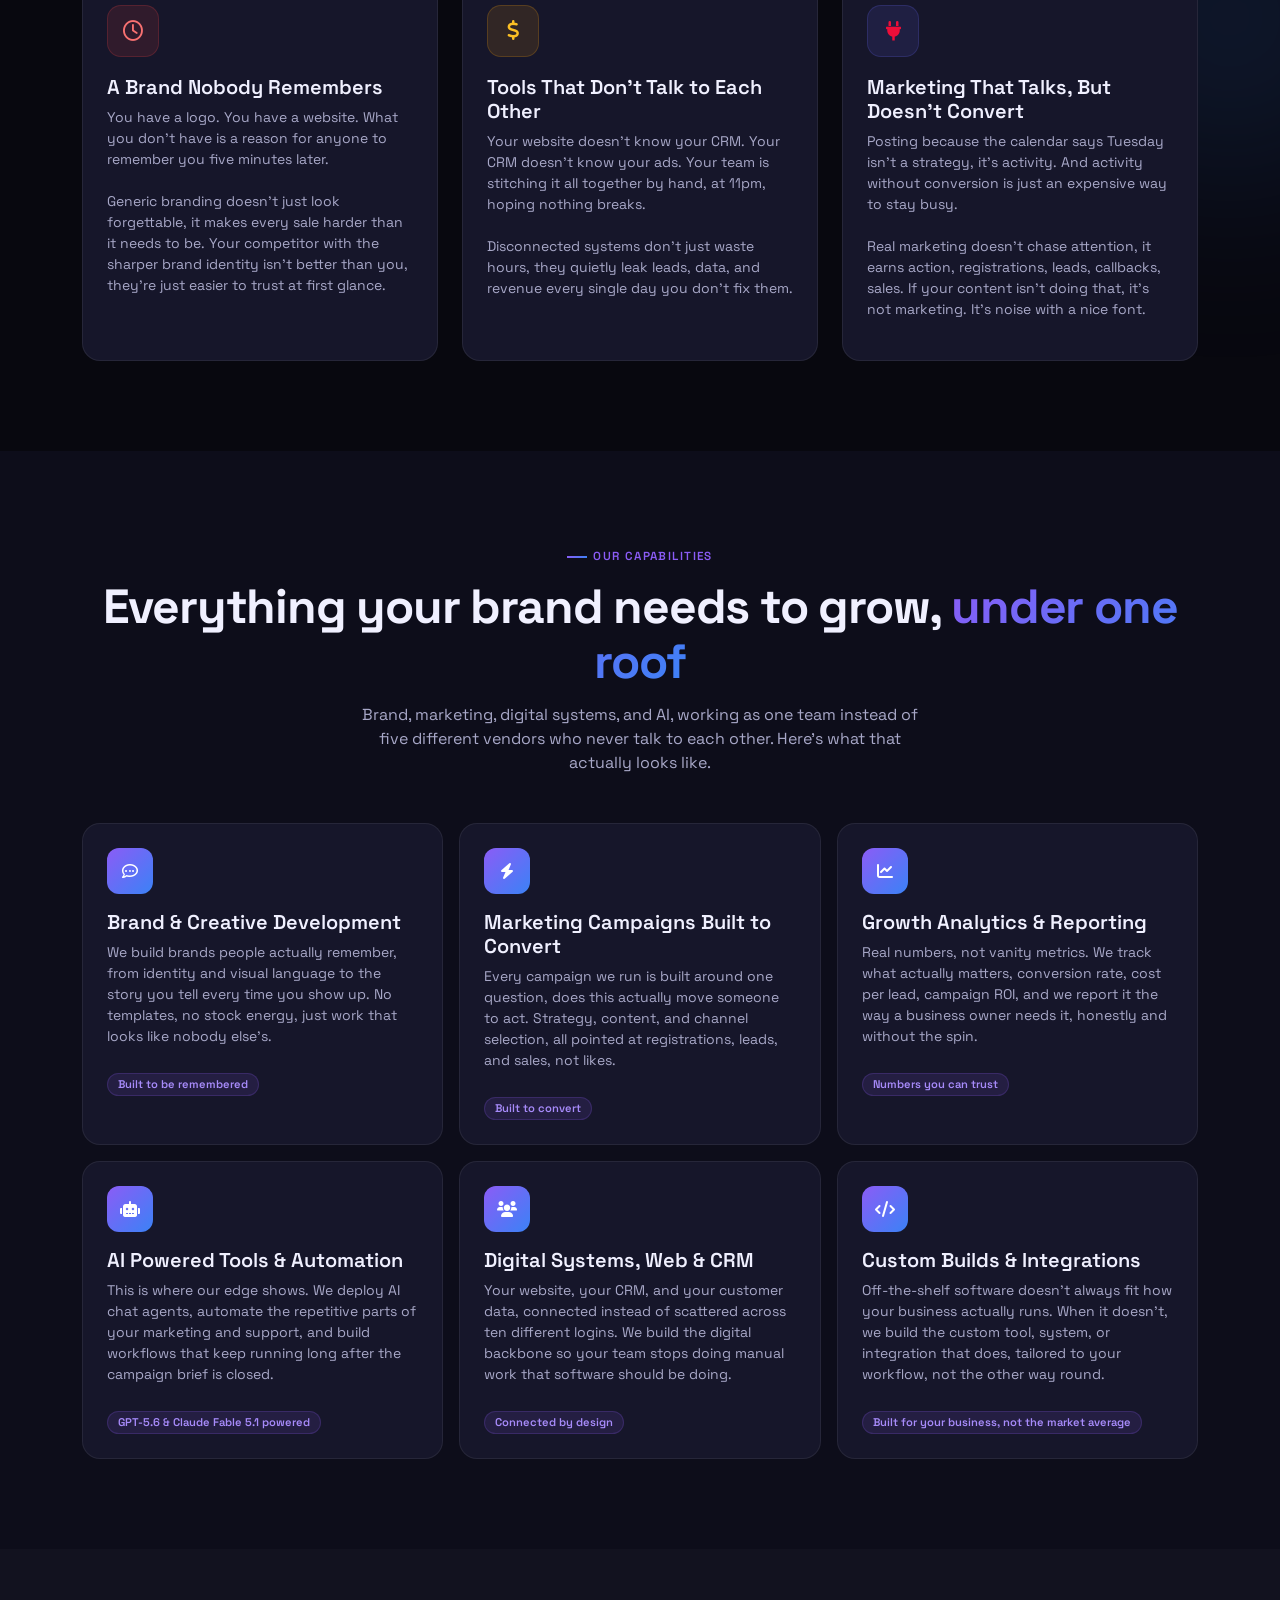
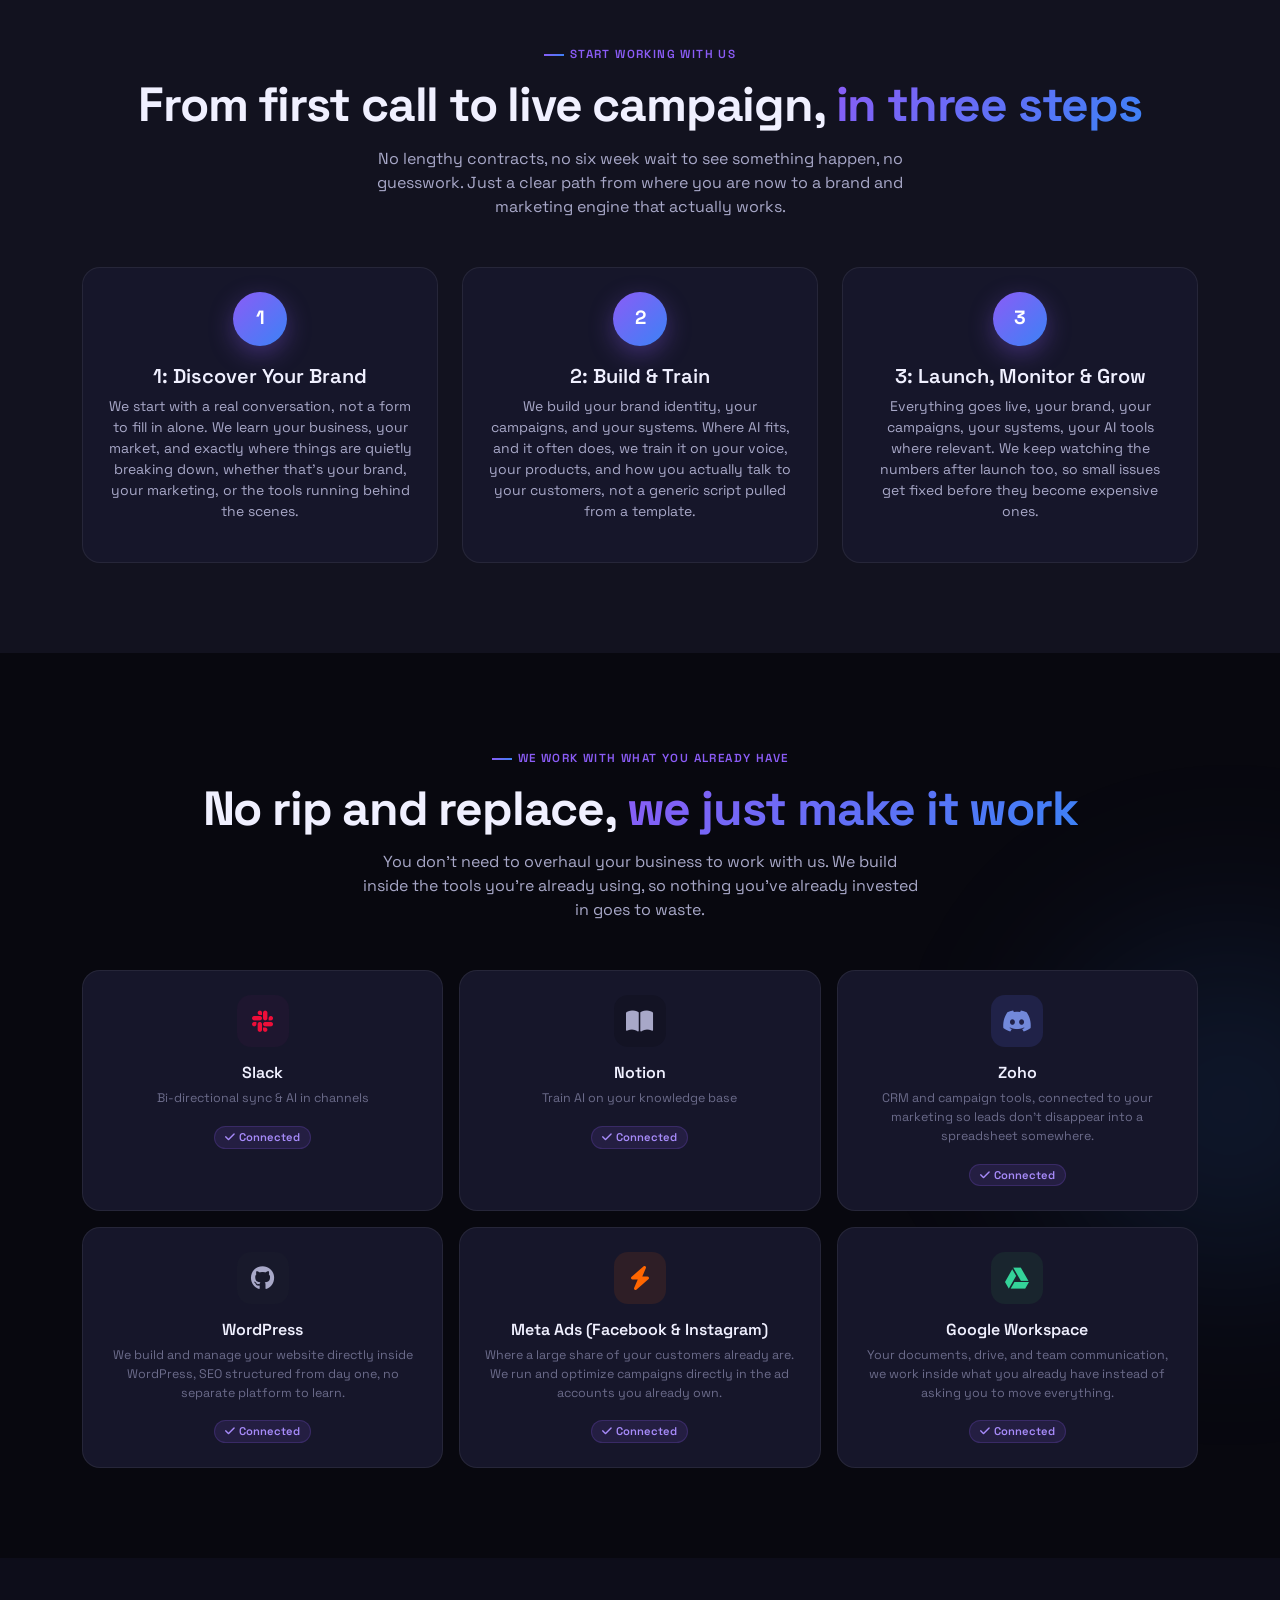
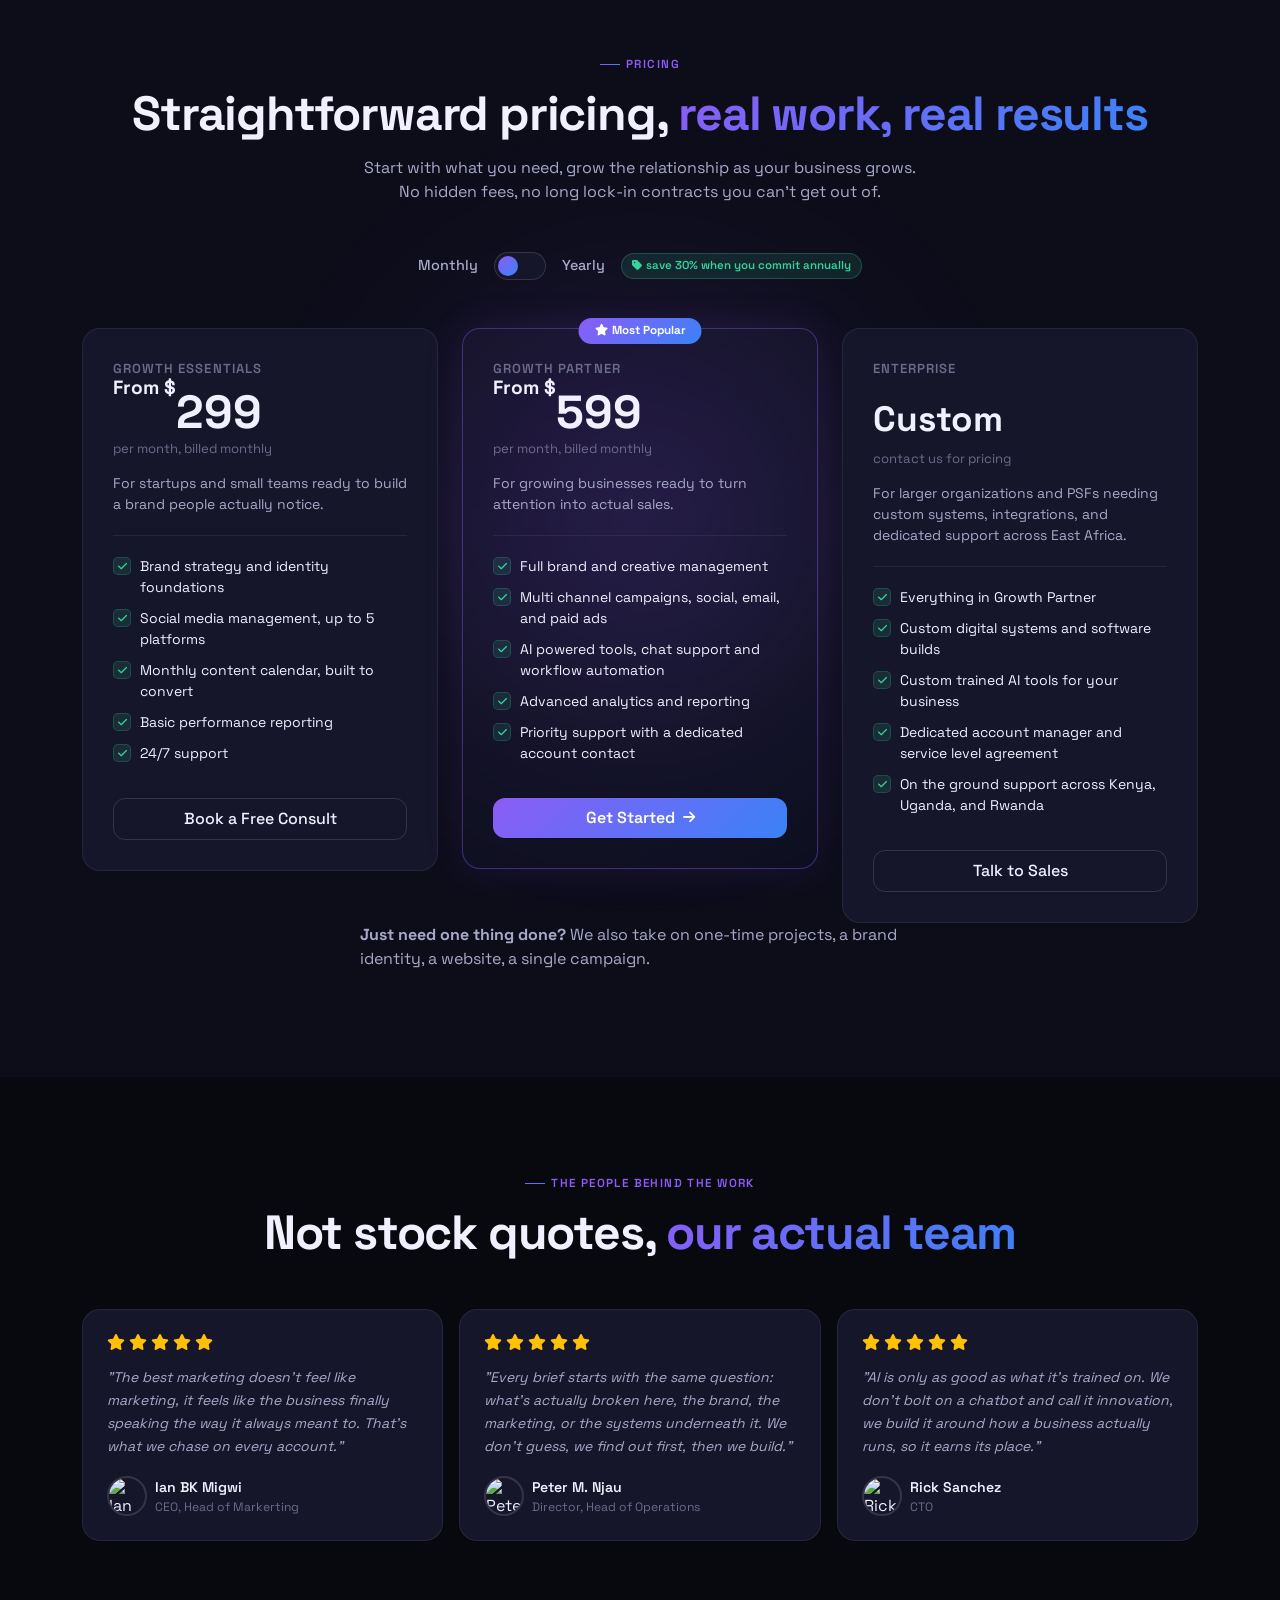
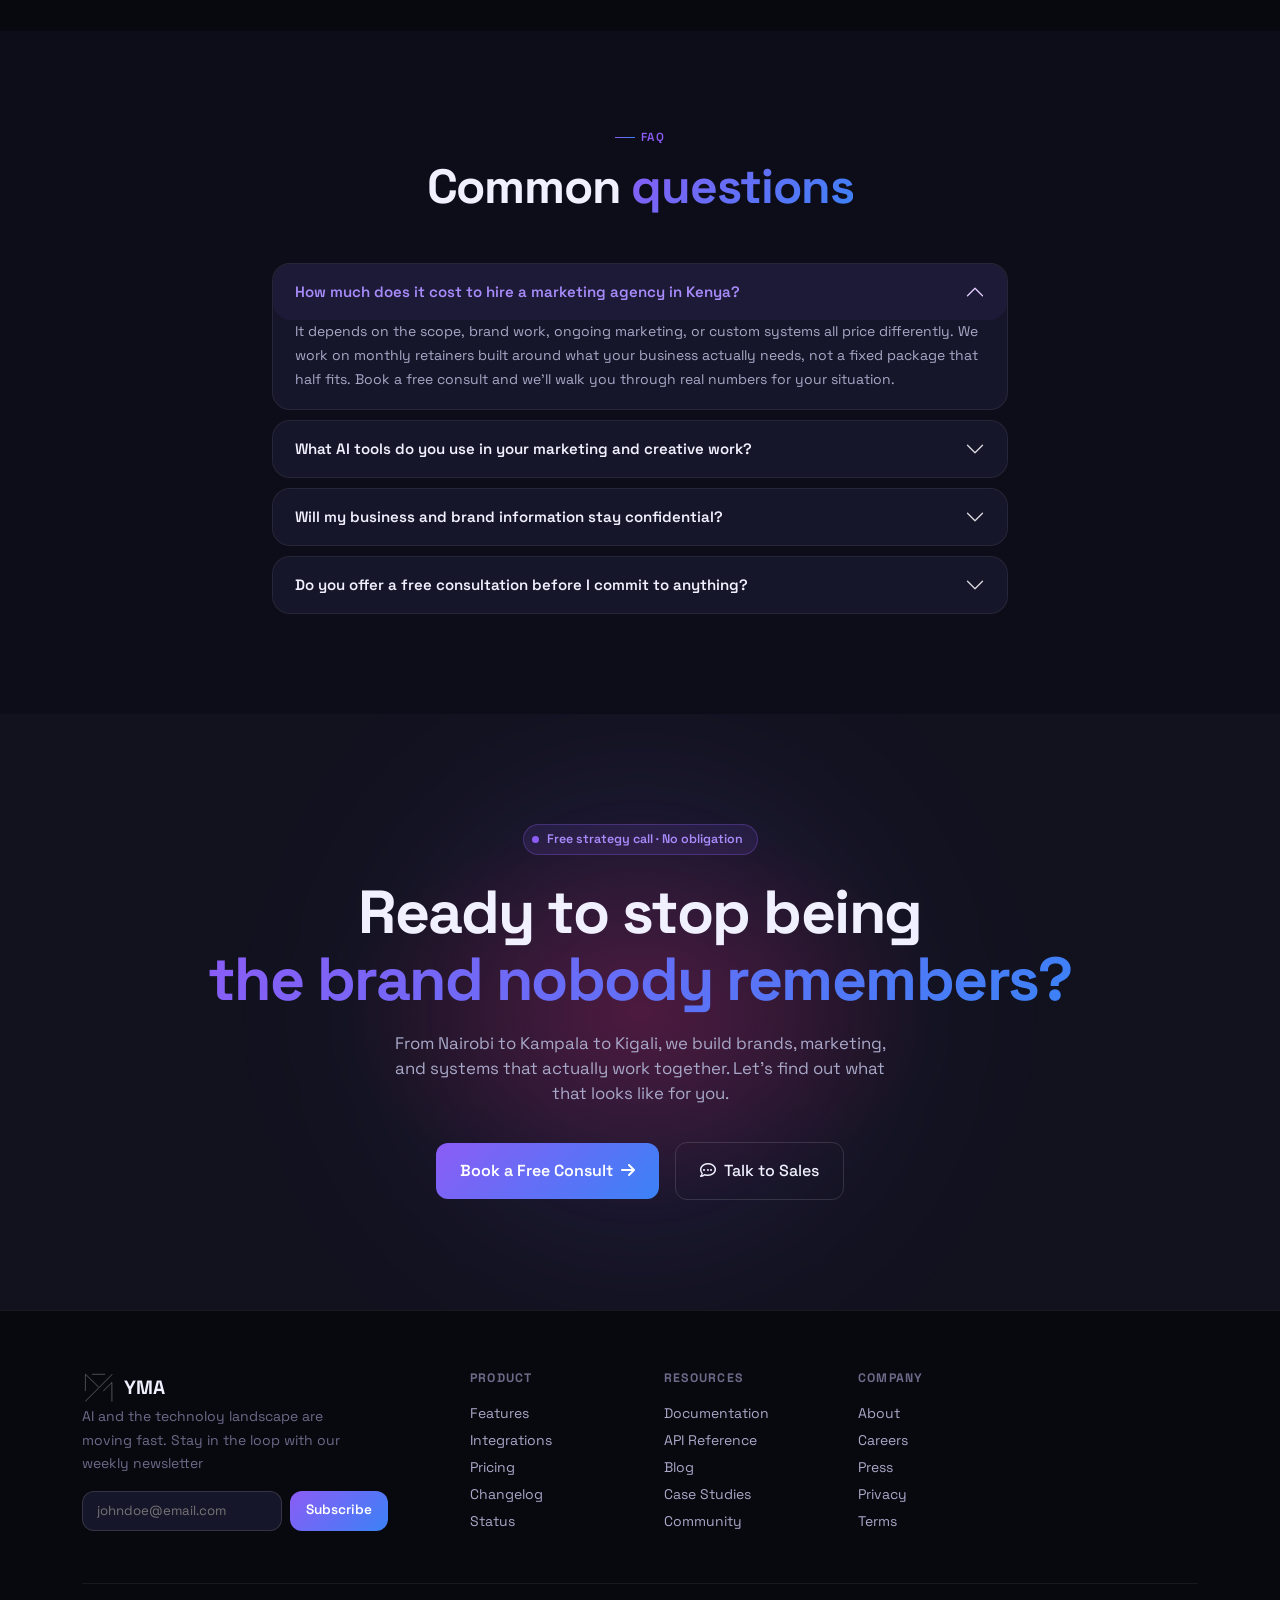
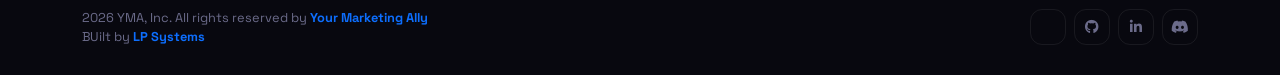
==== commit 5118cf2d: "YMA Theme upload" ====
--- a/index.html
+++ b/index.html
@@ -248,7 +248,7 @@
                   </div>
                   <div class="col-md-4 rv" style="transition-delay:.2s">
                      <div class="gc p-4 h-100">
-                        <div style="width:52px;height:52px;border-radius:14px;background:rgba(99,102,241,.12);border:1px solid rgba(99,102,241,.2);display:flex;align-items:center;justify-content:center;margin-bottom:18px"><i class="fa-solid fa-plug fa-lg" style="color:#a78bfa"></i></div>
+                        <div style="width:52px;height:52px;border-radius:14px;background:rgba(99,102,241,.12);border:1px solid rgba(99,102,241,.2);display:flex;align-items:center;justify-content:center;margin-bottom:18px"><i class="fa-solid fa-plug fa-lg" style="color:#EE0E39"></i></div>
                         <h3 class="fw-semibold fs-5 mb-2">Marketing That Talks, But Doesn't Convert</h3>
                         <p style="font-size:.875rem;color:var(--tx2)">Posting because the calendar says Tuesday isn't a strategy, it's activity. And activity without conversion is just an expensive way to stay busy.<br><br>Real marketing doesn't chase attention, it earns action, registrations, leads, callbacks, sales. If your content isn't doing that, it's not marketing. It's noise with a nice font.</p>
                      </div>
@@ -364,7 +364,7 @@
                <div class="row g-3 justify-content-center rv">
                   <div class="col-6 col-md-4">
                      <div class="gc p-4 text-center h-100">
-                        <div style="width:52px;height:52px;border-radius:14px;background:rgba(74,21,75,.15);display:flex;align-items:center;justify-content:center;margin:0 auto 14px"><i class="fa-brands fa-slack fa-xl" style="color:#a78bfa"></i></div>
+                        <div style="width:52px;height:52px;border-radius:14px;background:rgba(74,21,75,.15);display:flex;align-items:center;justify-content:center;margin:0 auto 14px"><i class="fa-brands fa-slack fa-xl" style="color:#EE0E39"></i></div>
                         <div class="fw-semibold mb-1">Slack</div>
                         <div style="font-size:.78rem;color:var(--tx3);margin-bottom:8px">Bi-directional sync &amp; AI in channels</div>
                         <span class="ftag"><i class="fa-solid fa-check me-1"></i>Connected</span>
@@ -573,7 +573,7 @@
       <!-- FINAL CTA -->
          <section id="cta">
             <div class="aur aur-a" style="top:50%;left:50%;transform:translate(-50%,-50%)"></div>
-            <div style="position:absolute;top:50%;left:50%;transform:translate(-50%,-50%);width:600px;height:400px;background:radial-gradient(ellipse,rgba(139,92,246,.2),transparent 70%);pointer-events:none"></div>
+            <div style="position:absolute;top:50%;left:50%;transform:translate(-50%,-50%);width:600px;height:400px;background:radial-gradient(ellipse,rgba(238,14,57,.2),transparent 70%);pointer-events:none"></div>
             <div class="container position-relative" style="z-index:2">
                <div class="rv">
                   <span class="hbadge mb-4 d-inline-flex"><span class="bdot"></span>Free strategy call · No obligation</span>
@@ -712,7 +712,7 @@
                      <div class="dd-header">
                         <div class="dd-header-title"><i class="fa-regular fa-bell me-2" style="color:var(--pur)"></i>Notifications <span id="unreadCount" style="background:rgba(248,113,113,.15);color:#f87171;font-size:.72rem;font-weight:700;padding:2px 8px;border-radius:100px;margin-left:6px">4 new</span></div>
                         <div class="d-flex gap-2">
-                           <button class="dd-close" onclick="markAllRead()" title="Mark all read" style="width:auto;padding:4px 10px;font-size:.72rem;color:var(--pur);border-color:rgba(139,92,246,.3)">Mark all read</button>
+                           <button class="dd-close" onclick="markAllRead()" title="Mark all read" style="width:auto;padding:4px 10px;font-size:.72rem;color:var(--pur);border-color:rgba(238,14,57,.3)">Mark all read</button>
                            <button class="dd-close" onclick="toggleNotif(event)"><i class="fa-solid fa-xmark"></i></button>
                         </div>
                      </div>
@@ -736,7 +736,7 @@
                            <div class="notif-dot"></div>
                         </div>
                         <div class="notif-item notif-unread d-flex gap-3 mb-2">
-                           <div class="notif-ico" style="background:rgba(139,92,246,.12)"><i class="fa-brands fa-slack" style="color:#a78bfa;font-size:.9rem"></i></div>
+                           <div class="notif-ico" style="background:rgba(238,14,57,.12)"><i class="fa-brands fa-slack" style="color:#EE0E39;font-size:.9rem"></i></div>
                            <div style="flex:1">
                               <div style="font-size:.85rem;font-weight:600;margin-bottom:3px">Slack sync completed</div>
                               <div style="font-size:.78rem;color:var(--tx2)">#support channel successfully synced. 47 new threads indexed for AI training.</div>
@@ -754,7 +754,7 @@
                            <div class="notif-dot"></div>
                         </div>
                         <div class="notif-item d-flex gap-3 mb-2">
-                           <div class="notif-ico" style="background:rgba(59,130,246,.1)"><i class="fa-solid fa-file-lines" style="color:#60a5fa;font-size:.9rem"></i></div>
+                           <div class="notif-ico" style="background:rgba(0,174,239,.1)"><i class="fa-solid fa-file-lines" style="color:#60a5fa;font-size:.9rem"></i></div>
                            <div style="flex:1">
                               <div style="font-size:.85rem;font-weight:600;margin-bottom:3px">Weekly report ready</div>
                               <div style="font-size:.78rem;color:var(--tx2)">Your performance report for last week is ready to download.</div>
@@ -804,7 +804,7 @@
                         <div style="height:1px;background:var(--bd);margin:8px 16px"></div>
                         <div style="padding:8px 16px 4px">
                            <div style="font-size:.72rem;font-weight:600;text-transform:uppercase;letter-spacing:.08em;color:var(--tx3);margin-bottom:8px">Current Plan</div>
-                           <div style="background:linear-gradient(135deg,rgba(139,92,246,.12),rgba(59,130,246,.08));border:1px solid rgba(139,92,246,.25);border-radius:12px;padding:12px">
+                           <div style="background:linear-gradient(135deg,rgba(238,14,57,.12),rgba(0,174,239,.08));border:1px solid rgba(238,14,57,.25);border-radius:12px;padding:12px">
                               <div style="font-weight:700;font-size:.88rem;margin-bottom:3px" id="pdPlanDetail">Pro Plan</div>
                               <div style="font-size:.76rem;color:var(--tx2);margin-bottom:8px">Next billing: June 1, 2025</div>
                               <button class="bgrd btn w-100 py-1" style="font-size:.75rem;border-radius:8px">Upgrade to Enterprise</button>
@@ -834,7 +834,7 @@
                      <div class="col-6 col-xl-3">
                         <div class="db-stat-card">
                            <div class="d-flex justify-content-between align-items-start mb-3">
-                              <div style="width:38px;height:38px;border-radius:11px;background:rgba(139,92,246,.15);display:flex;align-items:center;justify-content:center"><i class="fa-regular fa-comments" style="color:#a78bfa"></i></div>
+                              <div style="width:38px;height:38px;border-radius:11px;background:rgba(238,14,57,.15);display:flex;align-items:center;justify-content:center"><i class="fa-regular fa-comments" style="color:#EE0E39"></i></div>
                               <span style="font-size:.72rem;font-weight:600;padding:3px 9px;border-radius:100px;background:rgba(52,211,153,.1);color:#34d399">? 18.4%</span>
                            </div>
                            <div class="db-stat-val gt">24.8K</div>
@@ -854,8 +854,8 @@
                      <div class="col-6 col-xl-3">
                         <div class="db-stat-card">
                            <div class="d-flex justify-content-between align-items-start mb-3">
-                              <div style="width:38px;height:38px;border-radius:11px;background:rgba(59,130,246,.12);display:flex;align-items:center;justify-content:center"><i class="fa-regular fa-clock" style="color:#60a5fa"></i></div>
-                              <span style="font-size:.72rem;font-weight:600;padding:3px 9px;border-radius:100px;background:rgba(59,130,246,.1);color:#60a5fa">? 0.3s faster</span>
+                              <div style="width:38px;height:38px;border-radius:11px;background:rgba(0,174,239,.12);display:flex;align-items:center;justify-content:center"><i class="fa-regular fa-clock" style="color:#60a5fa"></i></div>
+                              <span style="font-size:.72rem;font-weight:600;padding:3px 9px;border-radius:100px;background:rgba(0,174,239,.1);color:#60a5fa">? 0.3s faster</span>
                            </div>
                            <div class="db-stat-val" style="color:#60a5fa">1.4s</div>
                            <div class="db-stat-lbl">Avg Response Time</div>
@@ -891,7 +891,7 @@
                            </div>
                            <div id="liveActivity" style="display:flex;flex-direction:column;gap:8px">
                               <div style="display:flex;gap:10px;padding:10px;background:var(--bg3);border-radius:10px;font-size:.78rem"><span style="width:7px;height:7px;border-radius:50%;background:#34d399;margin-top:4px;flex-shrink:0"></span><span style="color:var(--tx2)">AI resolved billing query for user@acme.com</span><span style="margin-left:auto;color:var(--tx3);white-space:nowrap">2s ago</span></div>
-                              <div style="display:flex;gap:10px;padding:10px;background:var(--bg3);border-radius:10px;font-size:.78rem"><span style="width:7px;height:7px;border-radius:50%;background:#8b5cf6;margin-top:4px;flex-shrink:0"></span><span style="color:var(--tx2)">Sales agent qualified lead from LinkedIn</span><span style="margin-left:auto;color:var(--tx3);white-space:nowrap">18s ago</span></div>
+                              <div style="display:flex;gap:10px;padding:10px;background:var(--bg3);border-radius:10px;font-size:.78rem"><span style="width:7px;height:7px;border-radius:50%;background:#EE0E39;margin-top:4px;flex-shrink:0"></span><span style="color:var(--tx2)">Sales agent qualified lead from LinkedIn</span><span style="margin-left:auto;color:var(--tx3);white-space:nowrap">18s ago</span></div>
                               <div style="display:flex;gap:10px;padding:10px;background:var(--bg3);border-radius:10px;font-size:.78rem"><span style="width:7px;height:7px;border-radius:50%;background:#34d399;margin-top:4px;flex-shrink:0"></span><span style="color:var(--tx2)">CRM synced � 12 contacts updated</span><span style="margin-left:auto;color:var(--tx3);white-space:nowrap">45s ago</span></div>
                               <div style="display:flex;gap:10px;padding:10px;background:var(--bg3);border-radius:10px;font-size:.78rem"><span style="width:7px;height:7px;border-radius:50%;background:#fbbf24;margin-top:4px;flex-shrink:0"></span><span style="color:var(--tx2)">Escalation: complex refund case ? human</span><span style="margin-left:auto;color:var(--tx3);white-space:nowrap">1m ago</span></div>
                            </div>
@@ -939,9 +939,9 @@
                      <div class="col-md-6">
                         <div class="agent-card">
                            <div class="d-flex align-items-start gap-3 mb-3">
-                              <div style="width:46px;height:46px;border-radius:14px;background:rgba(139,92,246,.12);border:1px solid rgba(139,92,246,.2);display:flex;align-items:center;justify-content:center;flex-shrink:0"><i class="fa-solid fa-handshake" style="color:#a78bfa;font-size:1.1rem"></i></div>
+                              <div style="width:46px;height:46px;border-radius:14px;background:rgba(238,14,57,.12);border:1px solid rgba(238,14,57,.2);display:flex;align-items:center;justify-content:center;flex-shrink:0"><i class="fa-solid fa-handshake" style="color:#EE0E39;font-size:1.1rem"></i></div>
                               <div style="flex:1">
-                                 <div class="d-flex align-items-center gap-2 mb-1"><strong>Sales Qualifier</strong><span style="width:9px;height:9px;border-radius:50%;background:#8b5cf6;box-shadow:0 0 8px #8b5cf6"></span></div>
+                                 <div class="d-flex align-items-center gap-2 mb-1"><strong>Sales Qualifier</strong><span style="width:9px;height:9px;border-radius:50%;background:#EE0E39;box-shadow:0 0 8px #EE0E39"></span></div>
                                  <div style="font-size:.78rem;color:var(--tx3)">Sales Automation � Claude 3.5</div>
                               </div>
                               <span class="bst sbz">Busy</span>
@@ -955,7 +955,7 @@
                               </div>
                               <div class="col-6">
                                  <div style="background:var(--bg3);border-radius:10px;padding:10px">
-                                    <div style="font-size:1.1rem;font-weight:700;color:#a78bfa">78.2%</div>
+                                    <div style="font-size:1.1rem;font-weight:700;color:#EE0E39">78.2%</div>
                                     <div style="font-size:.7rem;color:var(--tx3)">Conv. rate</div>
                                  </div>
                               </div>
@@ -966,7 +966,7 @@
                      <div class="col-md-6">
                         <div class="agent-card">
                            <div class="d-flex align-items-start gap-3 mb-3">
-                              <div style="width:46px;height:46px;border-radius:14px;background:rgba(59,130,246,.1);border:1px solid rgba(59,130,246,.2);display:flex;align-items:center;justify-content:center;flex-shrink:0"><i class="fa-solid fa-chart-bar" style="color:#60a5fa;font-size:1.1rem"></i></div>
+                              <div style="width:46px;height:46px;border-radius:14px;background:rgba(0,174,239,.1);border:1px solid rgba(0,174,239,.2);display:flex;align-items:center;justify-content:center;flex-shrink:0"><i class="fa-solid fa-chart-bar" style="color:#60a5fa;font-size:1.1rem"></i></div>
                               <div style="flex:1">
                                  <div class="d-flex align-items-center gap-2 mb-1"><strong>Data Analyzer</strong><span style="width:9px;height:9px;border-radius:50%;background:#34d399;box-shadow:0 0 8px #34d399"></span></div>
                                  <div style="font-size:.78rem;color:var(--tx3)">Analytics � Gemini Pro</div>
@@ -1058,7 +1058,7 @@
                               <button class="boc btn py-2 text-start px-3" style="font-size:.82rem;border-radius:10px" onclick="quickMsg('Which AI agent is performing best this week?')"><i class="fa-solid fa-robot me-2" style="color:#34d399"></i>Best performing agent</button>
                               <button class="boc btn py-2 text-start px-3" style="font-size:.82rem;border-radius:10px" onclick="quickMsg('What automation should I set up to save the most time?')"><i class="fa-solid fa-bolt me-2" style="color:#fbbf24"></i>Automation suggestions</button>
                               <button class="boc btn py-2 text-start px-3" style="font-size:.82rem;border-radius:10px" onclick="quickMsg('How can I reduce my average response time?')"><i class="fa-regular fa-clock me-2" style="color:#60a5fa"></i>Improve response time</button>
-                              <button class="boc btn py-2 text-start px-3" style="font-size:.82rem;border-radius:10px" onclick="quickMsg('Generate a weekly performance report')"><i class="fa-solid fa-file-lines me-2" style="color:#a78bfa"></i>Generate report</button>
+                              <button class="boc btn py-2 text-start px-3" style="font-size:.82rem;border-radius:10px" onclick="quickMsg('Generate a weekly performance report')"><i class="fa-solid fa-file-lines me-2" style="color:#EE0E39"></i>Generate report</button>
                            </div>
                         </div>
                      </div>
@@ -1074,7 +1074,7 @@
                      <div class="col-md-3">
                         <div class="db-stat-card">
                            <div class="d-flex justify-content-between mb-3">
-                              <div style="width:36px;height:36px;border-radius:10px;background:rgba(139,92,246,.12);display:flex;align-items:center;justify-content:center"><i class="fa-solid fa-chart-line" style="color:#a78bfa;font-size:.85rem"></i></div>
+                              <div style="width:36px;height:36px;border-radius:10px;background:rgba(238,14,57,.12);display:flex;align-items:center;justify-content:center"><i class="fa-solid fa-chart-line" style="color:#EE0E39;font-size:.85rem"></i></div>
                               <span style="font-size:.7rem;font-weight:600;padding:3px 8px;border-radius:100px;background:rgba(52,211,153,.1);color:#34d399">? 24.3%</span>
                            </div>
                            <div class="db-stat-val gt">$128K</div>
@@ -1094,7 +1094,7 @@
                      <div class="col-md-3">
                         <div class="db-stat-card">
                            <div class="d-flex justify-content-between mb-3">
-                              <div style="width:36px;height:36px;border-radius:10px;background:rgba(59,130,246,.1);display:flex;align-items:center;justify-content:center"><i class="fa-solid fa-users" style="color:#60a5fa;font-size:.85rem"></i></div>
+                              <div style="width:36px;height:36px;border-radius:10px;background:rgba(0,174,239,.1);display:flex;align-items:center;justify-content:center"><i class="fa-solid fa-users" style="color:#60a5fa;font-size:.85rem"></i></div>
                               <span style="font-size:.7rem;font-weight:600;padding:3px 8px;border-radius:100px;background:rgba(52,211,153,.1);color:#34d399">? 12%</span>
                            </div>
                            <div class="db-stat-val" style="color:#60a5fa">8,420</div>
@@ -1133,7 +1133,7 @@
                                  </div>
                               </div>
                               <div>
-                                 <div class="d-flex justify-content-between mb-1" style="font-size:.82rem"><span>Sales Qualifier</span><span style="color:#a78bfa;font-weight:600">78.2%</span></div>
+                                 <div class="d-flex justify-content-between mb-1" style="font-size:.82rem"><span>Sales Qualifier</span><span style="color:#EE0E39;font-weight:600">78.2%</span></div>
                                  <div class="rtbar">
                                     <div class="rtfill" style="width:78%"></div>
                                  </div>
@@ -1192,7 +1192,7 @@
                                  <div style="font-size:.75rem;color:var(--tx3)">Email Automator ? Onboarding</div>
                               </td>
                               <td style="font-size:.82rem">New user signup</td>
-                              <td style="font-weight:600;color:#a78bfa">93</td>
+                              <td style="font-weight:600;color:#EE0E39">93</td>
                               <td><span class="bst sbz">Running</span></td>
                               <td><button class="boc btn px-2 py-1" style="font-size:.75rem;border-radius:8px"><i class="fa-solid fa-pencil"></i></button></td>
                            </tr>
@@ -1243,7 +1243,7 @@
                      <div class="col-md-4">
                         <div class="gc p-4">
                            <div class="d-flex align-items-center gap-3 mb-3">
-                              <div style="width:46px;height:46px;border-radius:14px;background:rgba(74,21,75,.15);display:flex;align-items:center;justify-content:center"><i class="fa-brands fa-slack fa-xl" style="color:#a78bfa"></i></div>
+                              <div style="width:46px;height:46px;border-radius:14px;background:rgba(74,21,75,.15);display:flex;align-items:center;justify-content:center"><i class="fa-brands fa-slack fa-xl" style="color:#EE0E39"></i></div>
                               <div>
                                  <div class="fw-semibold">Slack</div>
                                  <div style="font-size:.75rem;color:var(--tx3)">#support, #escalations</div>
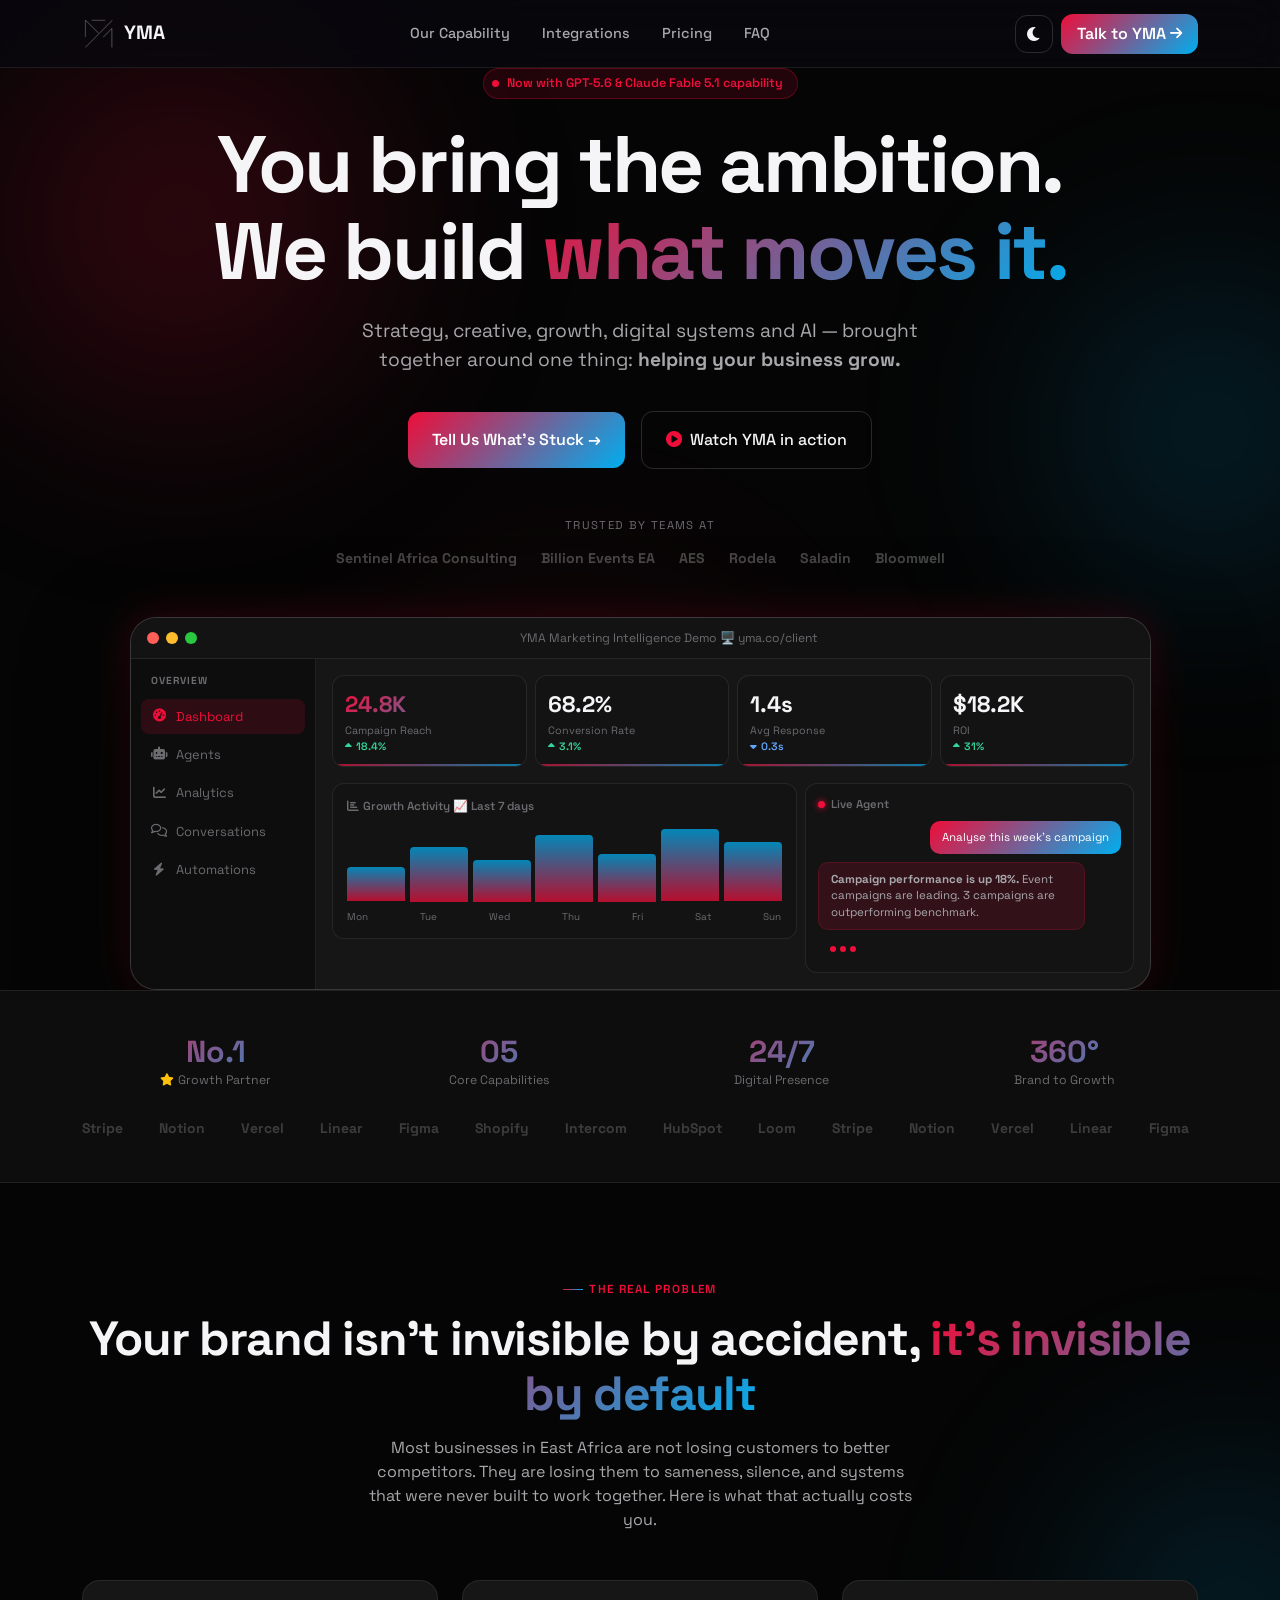
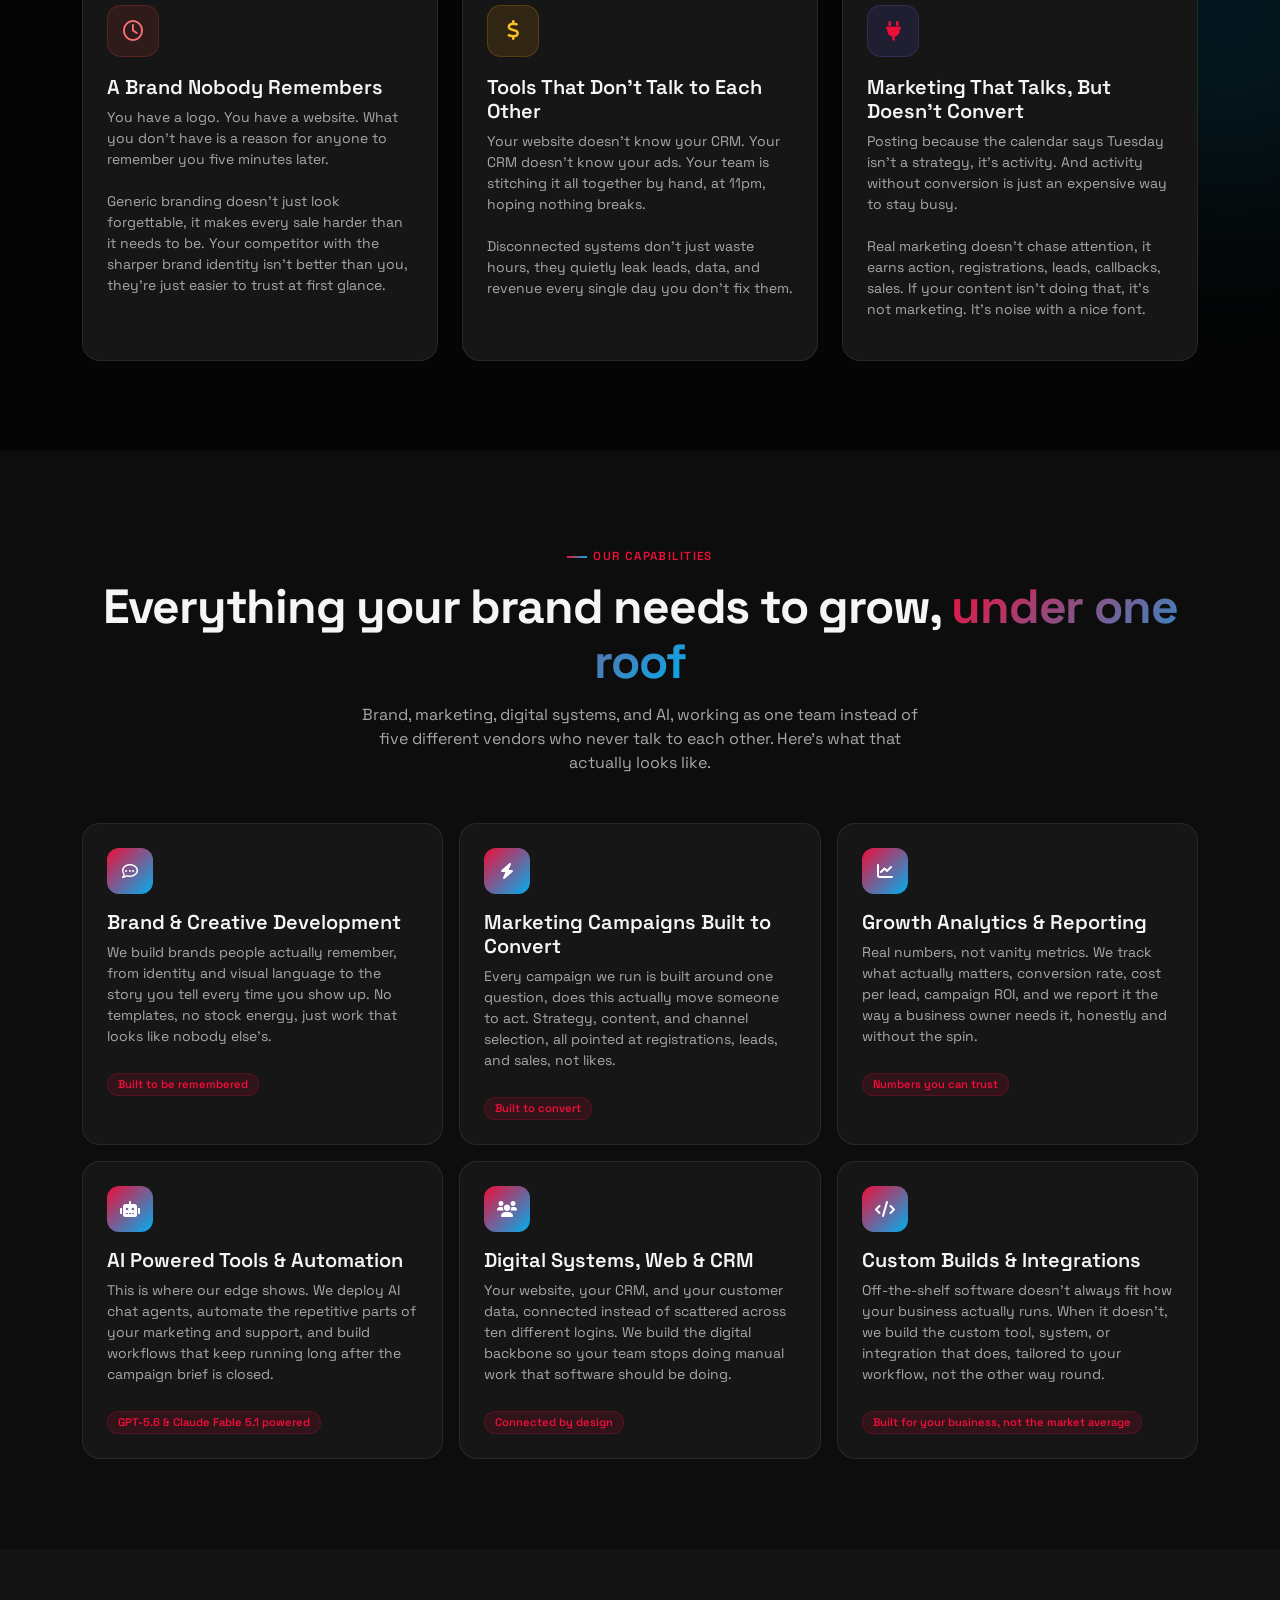
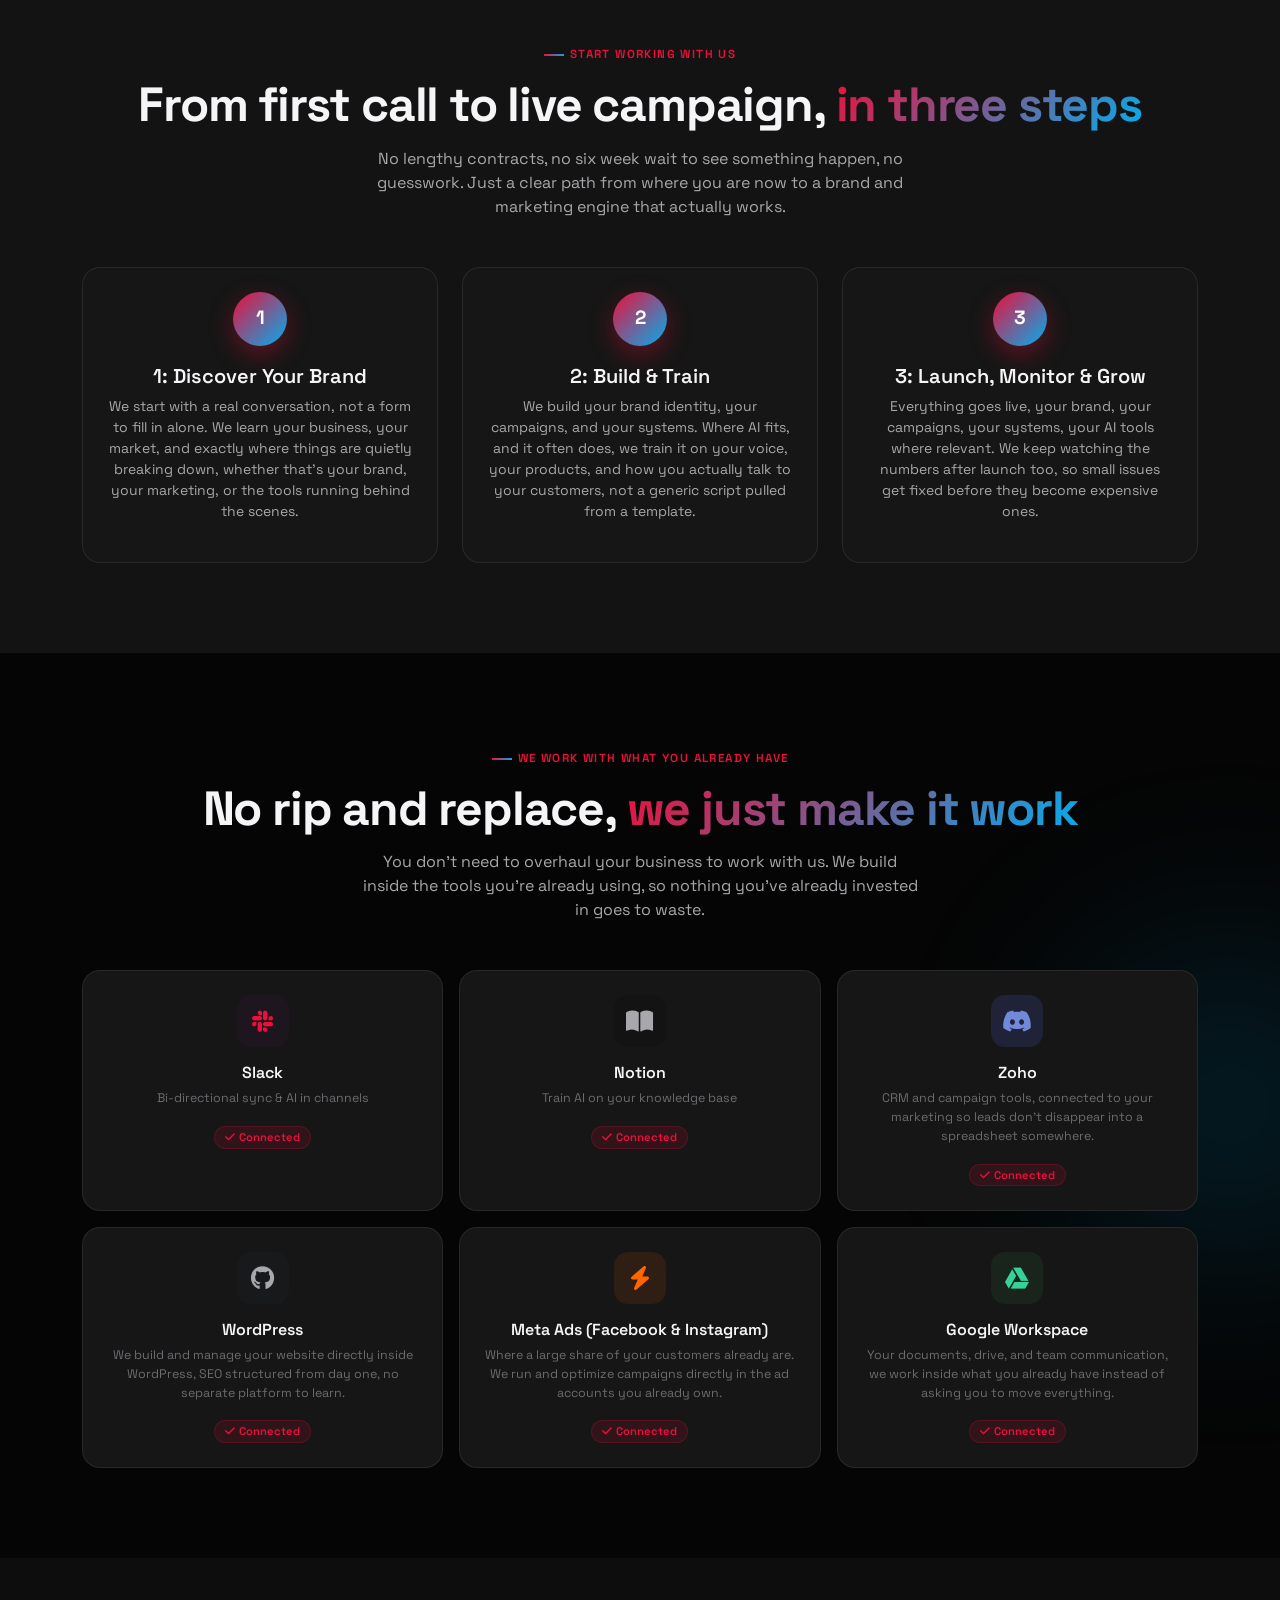
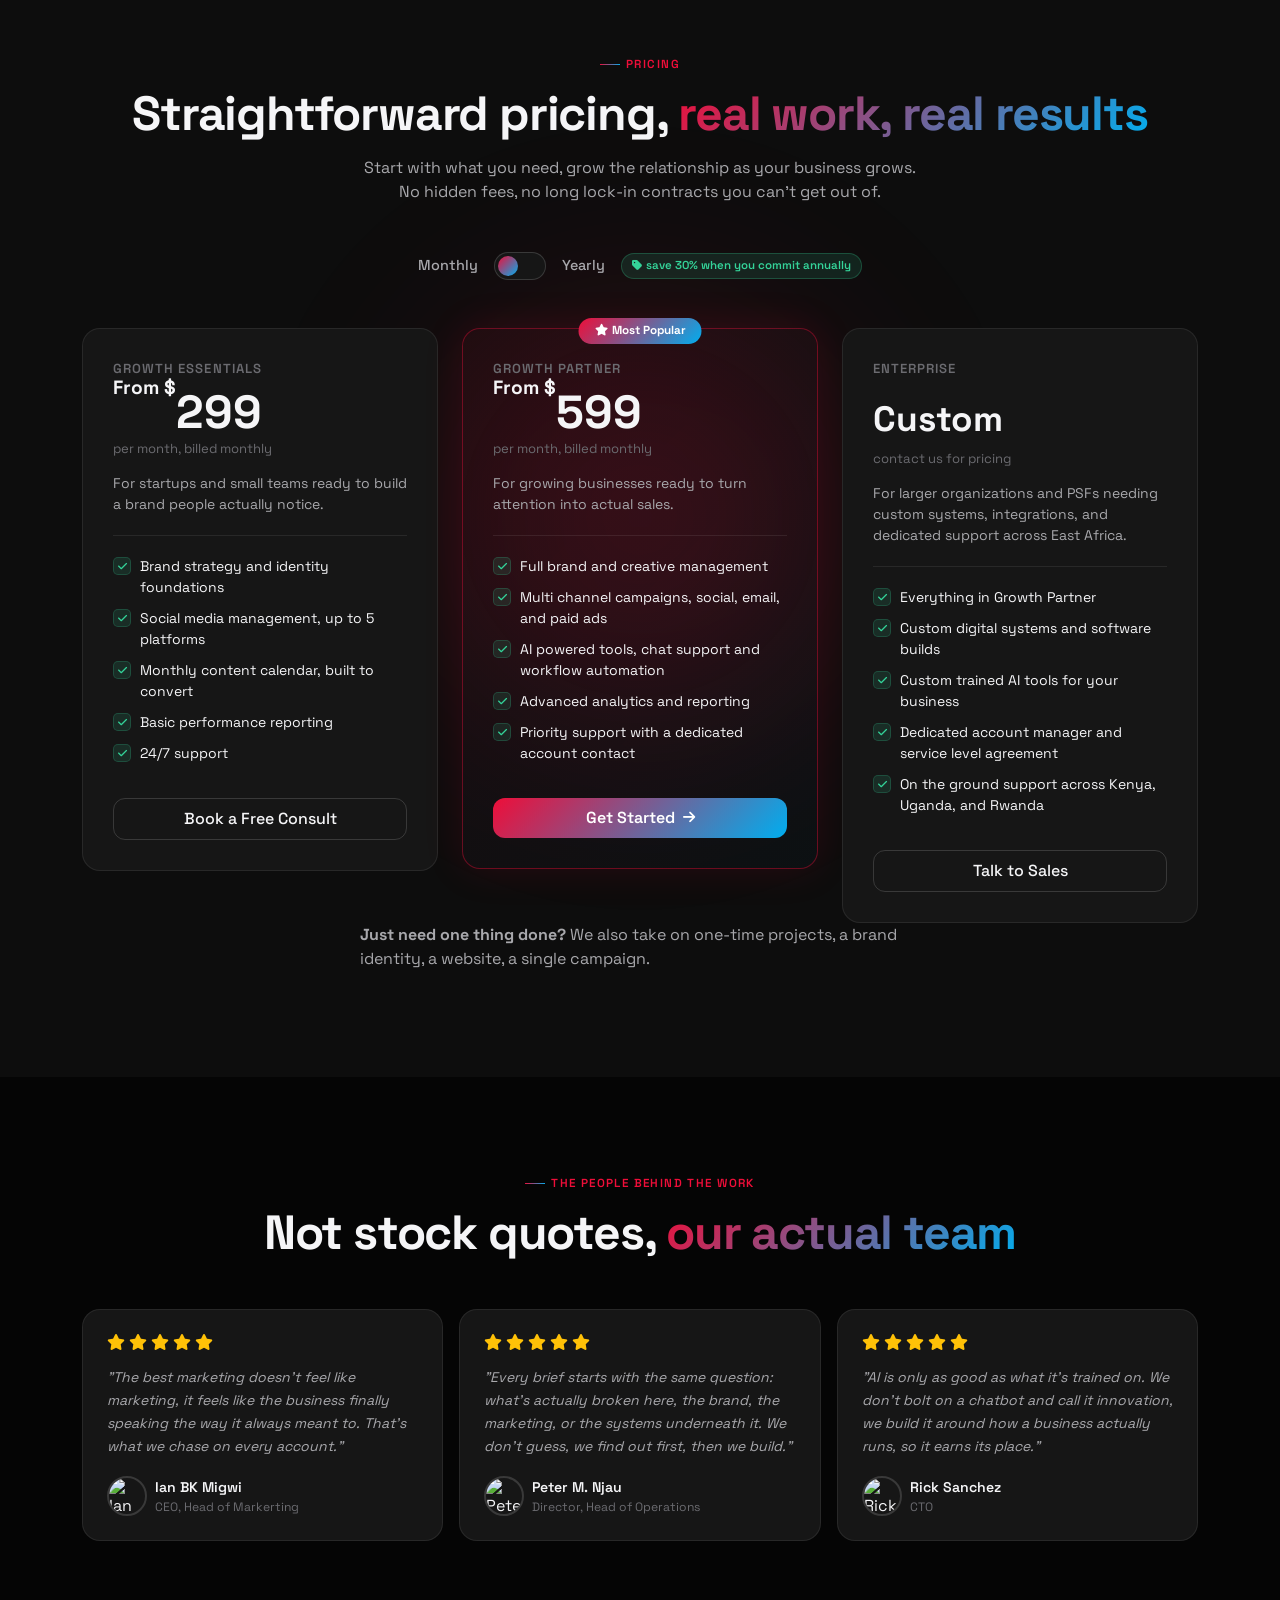
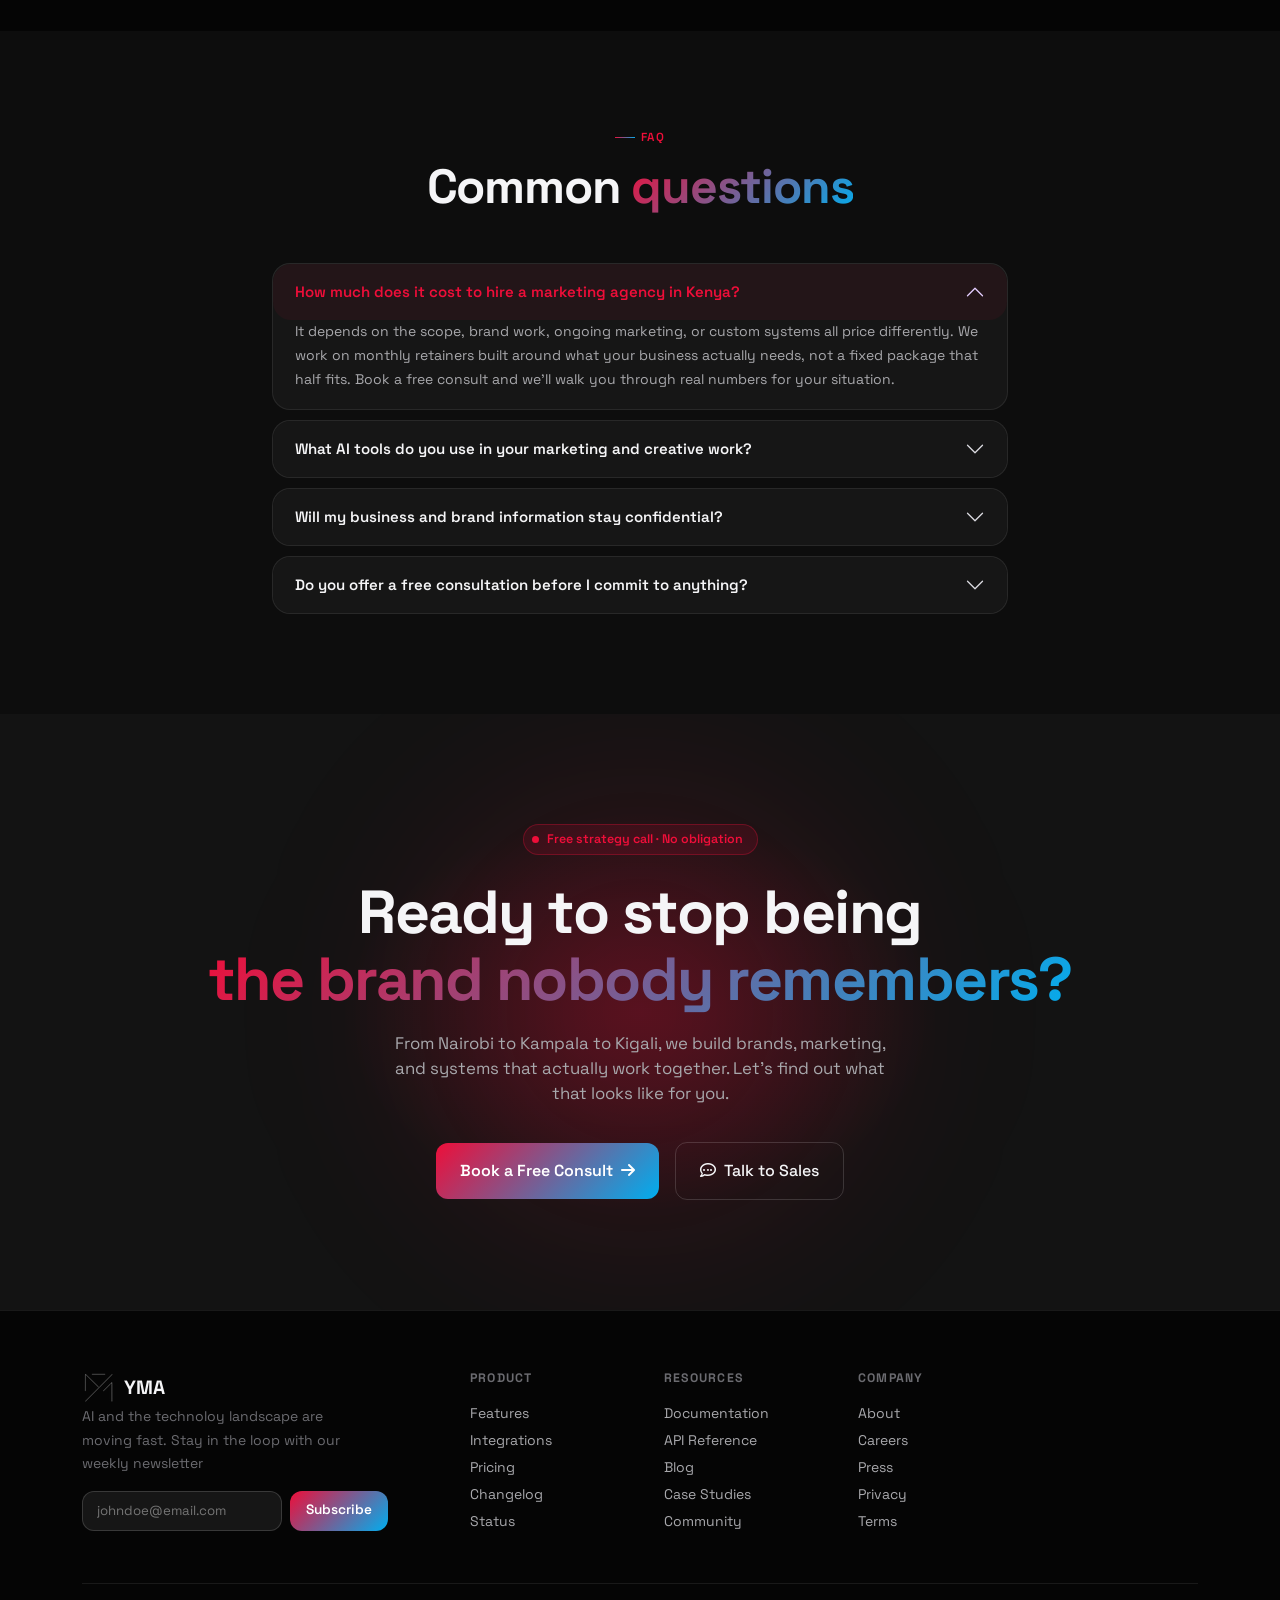
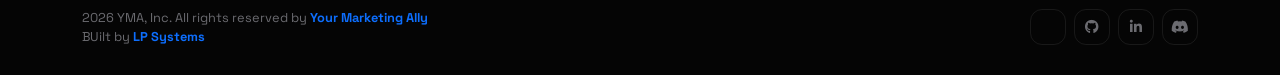
==== commit 0ed76660: "Update video link in index.html" ====
--- a/index.html
+++ b/index.html
@@ -106,7 +106,7 @@
                         Tell Us What’s Stuck →
                      </a>
                      
-                     <a href="https://www.youtube.com/watch?v=ScMzIvxBSi4" class="boc btn px-4 py-3 fs-6 vidpop"><i class="fa-solid fa-circle-play me-2" style="color:var(--pur)"></i>Watch YMA in action</a>
+                     <a href="https://youtu.be/HLzXwLvpZ4I?si=D9reyi_jWx2xZQYN" class="boc btn px-4 py-3 fs-6 vidpop"><i class="fa-solid fa-circle-play me-2" style="color:var(--pur)"></i>Watch YMA in action</a>
                   </div>
                   <div class="mt-5 afu" style="animation-delay:.4s">
                      <p style="font-size:.71rem;color:var(--tx3);text-transform:uppercase;letter-spacing:.12em;margin-bottom:14px">Trusted by teams at</p>
--- a/css/style.css
+++ b/css/style.css
@@ -1,29 +1,29 @@
 :root {
-  --bg: #08080f;
-  --bg2: #0d0d1a;
-  --bg3: #12121f;
-  --sf: #16162a;
-  --bd: rgba(255, 255, 255, 0.07);
-  --bd2: rgba(255, 255, 255, 0.13);
-  --tx: #f0f0ff;
-  --tx2: #a8a8c8;
-  --tx3: #6b6b8a;
-  --pur: #8b5cf6;
-  --blu: #3b82f6;
-  --grad: linear-gradient(135deg, #8b5cf6, #3b82f6);
+  --bg: #050505;
+  --bg2: #0d0d0d;
+  --bg3: #131313;
+  --sf: #161616;
+  --bd: rgba(255, 255, 255, 0.08);
+  --bd2: rgba(255, 255, 255, 0.15);
+  --tx: #f5f5f7;
+  --tx2: #a8a8ac;
+  --tx3: #6b6b70;
+  --pur: #EE0E39;
+  --blu: #00AEEF;
+  --grad: linear-gradient(135deg, #EE0E39, #00AEEF);
   --nav: 68px;
   --dsb: 240px;
 }
 .lm {
-  --bg: #fafafe;
-  --bg2: #f0f0ff;
-  --bg3: #e8e8ff;
+  --bg: #fafafa;
+  --bg2: #f5f5f7;
+  --bg3: #efeff2;
   --sf: #fff;
-  --bd: rgba(99, 71, 246, 0.1);
-  --bd2: rgba(99, 71, 246, 0.2);
-  --tx: #0f0f1a;
-  --tx2: #3d3d5c;
-  --tx3: #7878a0;
+  --bd: rgba(238, 14, 57, 0.08);
+  --bd2: rgba(238, 14, 57, 0.16);
+  --tx: #0a0a0a;
+  --tx2: #45454a;
+  --tx3: #7a7a80;
 }
 *,
 *::before,
@@ -91,7 +91,7 @@
   height: 600px;
   background: radial-gradient(
     circle,
-    rgba(139, 92, 246, 0.22),
+    rgba(238, 14, 57, 0.22),
     transparent 70%
   );
 }
@@ -100,7 +100,7 @@
   height: 500px;
   background: radial-gradient(
     circle,
-    rgba(59, 130, 246, 0.18),
+    rgba(0, 174, 239, 0.18),
     transparent 70%
   );
 }
@@ -111,7 +111,7 @@
   transition: 0.3s;
 }
 .gc:hover {
-  border-color: rgba(139, 92, 246, 0.3);
+  border-color: rgba(238, 14, 57, 0.3);
   transform: translateY(-3px);
   box-shadow: 0 16px 50px rgba(0, 0, 0, 0.25);
 }
@@ -127,7 +127,7 @@
 }
 .bgrd:hover {
   transform: translateY(-1px);
-  box-shadow: 0 8px 24px rgba(139, 92, 246, 0.4);
+  box-shadow: 0 8px 24px rgba(238, 14, 57, 0.4);
   color: #fff;
 }
 .boc {
@@ -142,7 +142,7 @@
 }
 .boc:hover {
   border-color: var(--pur);
-  background: rgba(139, 92, 246, 0.08);
+  background: rgba(238, 14, 57, 0.08);
   color: var(--tx);
 }
 .rv {
@@ -243,11 +243,11 @@
   gap: 8px;
   padding: 5px 14px 5px 8px;
   border-radius: 100px;
-  background: rgba(139, 92, 246, 0.12);
-  border: 1px solid rgba(139, 92, 246, 0.3);
+  background: rgba(238, 14, 57, 0.12);
+  border: 1px solid rgba(238, 14, 57, 0.3);
   font-size: 0.78rem;
   font-weight: 600;
-  color: #a78bfa;
+  color: #EE0E39;
   margin-bottom: 22px;
 }
 .bdot {
@@ -282,7 +282,7 @@
   overflow: hidden;
   background: var(--sf);
   border: 1px solid var(--bd2);
-  box-shadow: 0 40px 100px rgba(0, 0, 0, 0.65), 0 0 40px rgba(139, 92, 246, 0.2);
+  box-shadow: 0 40px 100px rgba(0, 0, 0, 0.65), 0 0 40px rgba(238, 14, 57, 0.2);
 }
 .dtbar {
   background: var(--bg3);
@@ -329,8 +329,8 @@
 }
 .dsi.on,
 .dsi:hover {
-  background: rgba(139, 92, 246, 0.14);
-  color: #a78bfa;
+  background: rgba(238, 14, 57, 0.14);
+  color: #EE0E39;
 }
 .stpill {
   background: var(--bg3);
@@ -353,7 +353,7 @@
 .bbar {
   flex: 1;
   border-radius: 4px 4px 0 0;
-  background: linear-gradient(to top, #8b5cf6, #3b82f6);
+  background: linear-gradient(to top, #EE0E39, #00AEEF);
   transform-origin: bottom;
   animation: bgrow 0.8s ease forwards;
 }
@@ -365,8 +365,8 @@
   max-width: 88%;
 }
 .cbai {
-  background: rgba(139, 92, 246, 0.14);
-  border: 1px solid rgba(139, 92, 246, 0.2);
+  background: rgba(238, 14, 57, 0.14);
+  border: 1px solid rgba(238, 14, 57, 0.2);
   color: var(--tx2);
   align-self: flex-start;
 }
@@ -449,9 +449,9 @@
   border-radius: 100px;
   font-size: 0.7rem;
   font-weight: 600;
-  background: rgba(139, 92, 246, 0.12);
-  color: #a78bfa;
-  border: 1px solid rgba(139, 92, 246, 0.2);
+  background: rgba(238, 14, 57, 0.12);
+  color: #EE0E39;
+  border: 1px solid rgba(238, 14, 57, 0.2);
 }
 /* BENTO */
 .bgrid {
@@ -480,8 +480,8 @@
   inset: 0;
   background: linear-gradient(
     135deg,
-    rgba(139, 92, 246, 0.14),
-    rgba(59, 130, 246, 0.08)
+    rgba(238, 14, 57, 0.14),
+    rgba(0, 174, 239, 0.08)
   );
 }
 @media (max-width: 767px) {
@@ -535,8 +535,8 @@
 }
 .dpnl.on,
 .dpnl:hover {
-  background: rgba(139, 92, 246, 0.14);
-  color: #a78bfa;
+  background: rgba(238, 14, 57, 0.14);
+  color: #EE0E39;
 }
 .dpc {
   padding: 22px;
@@ -594,7 +594,7 @@
 .dpbar {
   flex: 1;
   border-radius: 5px 5px 0 0;
-  background: linear-gradient(to top, #8b5cf6, #3b82f6);
+  background: linear-gradient(to top, #EE0E39, #00AEEF);
   opacity: 0.75;
   animation: bgrow 0.7s ease forwards;
   transform-origin: bottom;
@@ -621,8 +621,8 @@
   box-shadow: 0 0 6px #34d399;
 }
 .gpu {
-  background: #8b5cf6;
-  box-shadow: 0 0 6px #8b5cf6;
+  background: #EE0E39;
+  box-shadow: 0 0 6px #EE0E39;
 }
 .gor {
   background: #f59e0b;
@@ -639,9 +639,9 @@
   border: 1px solid rgba(52, 211, 153, 0.2);
 }
 .sbz {
-  background: rgba(139, 92, 246, 0.12);
-  color: #a78bfa;
-  border: 1px solid rgba(139, 92, 246, 0.2);
+  background: rgba(238, 14, 57, 0.12);
+  color: #EE0E39;
+  border: 1px solid rgba(238, 14, 57, 0.2);
 }
 .sid {
   background: rgba(245, 158, 11, 0.1);
@@ -726,7 +726,7 @@
   font-weight: 700;
   color: #fff;
   margin: 0 auto 18px;
-  box-shadow: 0 8px 24px rgba(139, 92, 246, 0.35);
+  box-shadow: 0 8px 24px rgba(238, 14, 57, 0.35);
 }
 /* ANALYTICS */
 .anst {
@@ -770,13 +770,13 @@
   box-shadow: 0 20px 60px rgba(0, 0, 0, 0.25);
 }
 .pcard.pop {
-  border: 1px solid rgba(139, 92, 246, 0.4);
+  border: 1px solid rgba(238, 14, 57, 0.4);
   background: linear-gradient(
     135deg,
-    rgba(139, 92, 246, 0.06),
-    rgba(59, 130, 246, 0.03)
+    rgba(238, 14, 57, 0.06),
+    rgba(0, 174, 239, 0.03)
   );
-  box-shadow: 0 0 40px rgba(139, 92, 246, 0.12);
+  box-shadow: 0 0 40px rgba(238, 14, 57, 0.12);
 }
 .pbadge {
   position: absolute;
@@ -849,8 +849,8 @@
   padding: 18px 22px;
 }
 .acco .accordion-button:not(.collapsed) {
-  background: rgba(139, 92, 246, 0.06);
-  color: #a78bfa;
+  background: rgba(238, 14, 57, 0.06);
+  color: #EE0E39;
 }
 .acco .accordion-button::after {
   filter: invert(1) hue-rotate(220deg);
@@ -966,7 +966,7 @@
 }
 .oinp:focus {
   border-color: var(--pur);
-  box-shadow: 0 0 0 3px rgba(139, 92, 246, 0.15);
+  box-shadow: 0 0 0 3px rgba(238, 14, 57, 0.15);
 }
 .odiv {
   display: flex;
@@ -1113,7 +1113,7 @@
 }
 .db-user-pill:hover {
   border-color: var(--pur);
-  background: rgba(139, 92, 246, 0.06);
+  background: rgba(238, 14, 57, 0.06);
 }
 .db-avatar {
   width: 32px;
@@ -1191,12 +1191,12 @@
   font-size: 0.9rem;
 }
 .db-nl:hover {
-  background: rgba(139, 92, 246, 0.1);
+  background: rgba(238, 14, 57, 0.1);
   color: var(--tx);
 }
 .db-nl.active {
-  background: rgba(139, 92, 246, 0.15);
-  color: #a78bfa;
+  background: rgba(238, 14, 57, 0.15);
+  color: #EE0E39;
   font-weight: 600;
 }
 .db-nl.active::before {
@@ -1249,7 +1249,7 @@
   transition: 0.3s;
 }
 .db-stat-card:hover {
-  border-color: rgba(139, 92, 246, 0.25);
+  border-color: rgba(238, 14, 57, 0.25);
   box-shadow: 0 8px 32px rgba(0, 0, 0, 0.2);
 }
 .db-stat-card::after {
@@ -1429,7 +1429,7 @@
 }
 .chat-send:hover {
   transform: scale(1.05);
-  box-shadow: 0 4px 16px rgba(139, 92, 246, 0.4);
+  box-shadow: 0 4px 16px rgba(238, 14, 57, 0.4);
 }
 .chat-send:disabled {
   opacity: 0.5;
@@ -1445,7 +1445,7 @@
   transition: 0.3s;
 }
 .agent-card:hover {
-  border-color: rgba(139, 92, 246, 0.3);
+  border-color: rgba(238, 14, 57, 0.3);
   box-shadow: 0 8px 32px rgba(0, 0, 0, 0.2);
 }
 .agent-status {
@@ -1459,8 +1459,8 @@
   box-shadow: 0 0 8px #34d399;
 }
 .ag-busy {
-  background: #8b5cf6;
-  box-shadow: 0 0 8px #8b5cf6;
+  background: #EE0E39;
+  box-shadow: 0 0 8px #EE0E39;
 }
 .ag-offline {
   background: #6b6b8a;
@@ -1490,7 +1490,7 @@
   border-bottom: none;
 }
 .db-table tr:hover td {
-  background: rgba(139, 92, 246, 0.04);
+  background: rgba(238, 14, 57, 0.04);
 }
 /* SETTINGS */
 .setting-row {
@@ -1551,7 +1551,7 @@
   transition: 0.2s;
 }
 .notif-item:hover {
-  border-color: rgba(139, 92, 246, 0.2);
+  border-color: rgba(238, 14, 57, 0.2);
 }
 .notif-ico {
   width: 36px;
@@ -1625,7 +1625,7 @@
   width: 8px;
   height: 8px;
   border-radius: 50%;
-  background: #8b5cf6;
+  background: #EE0E39;
   flex-shrink: 0;
   margin-top: 5px;
 }
@@ -1633,8 +1633,8 @@
   background: var(--bd2);
 }
 .notif-unread {
-  background: rgba(139, 92, 246, 0.06);
-  border-color: rgba(139, 92, 246, 0.2);
+  background: rgba(238, 14, 57, 0.06);
+  border-color: rgba(238, 14, 57, 0.2);
 }
 /* PROFILE DROPDOWN */
 .profile-dd {
@@ -1670,7 +1670,7 @@
   font-size: 0.9rem;
 }
 .profile-menu-item:hover {
-  background: rgba(139, 92, 246, 0.1);
+  background: rgba(238, 14, 57, 0.1);
   color: var(--tx);
 }
 .profile-menu-item.danger:hover {
